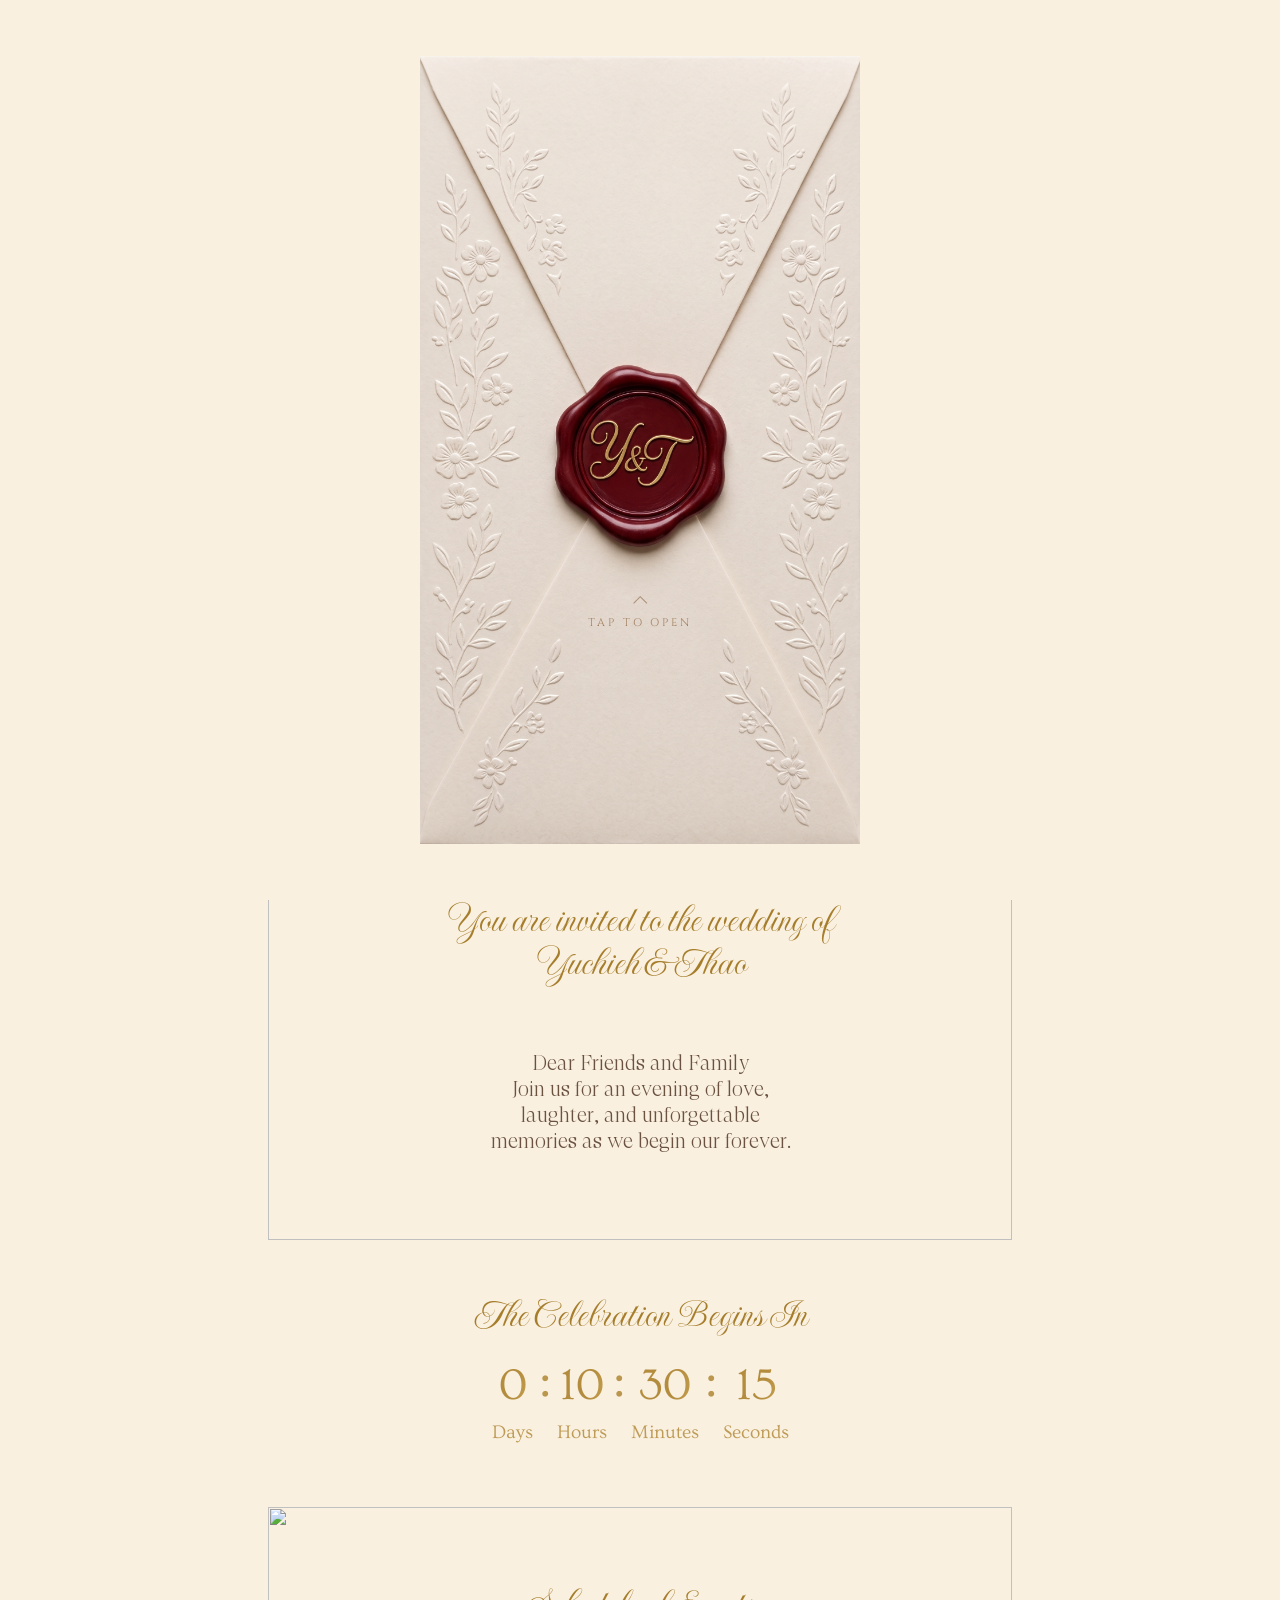
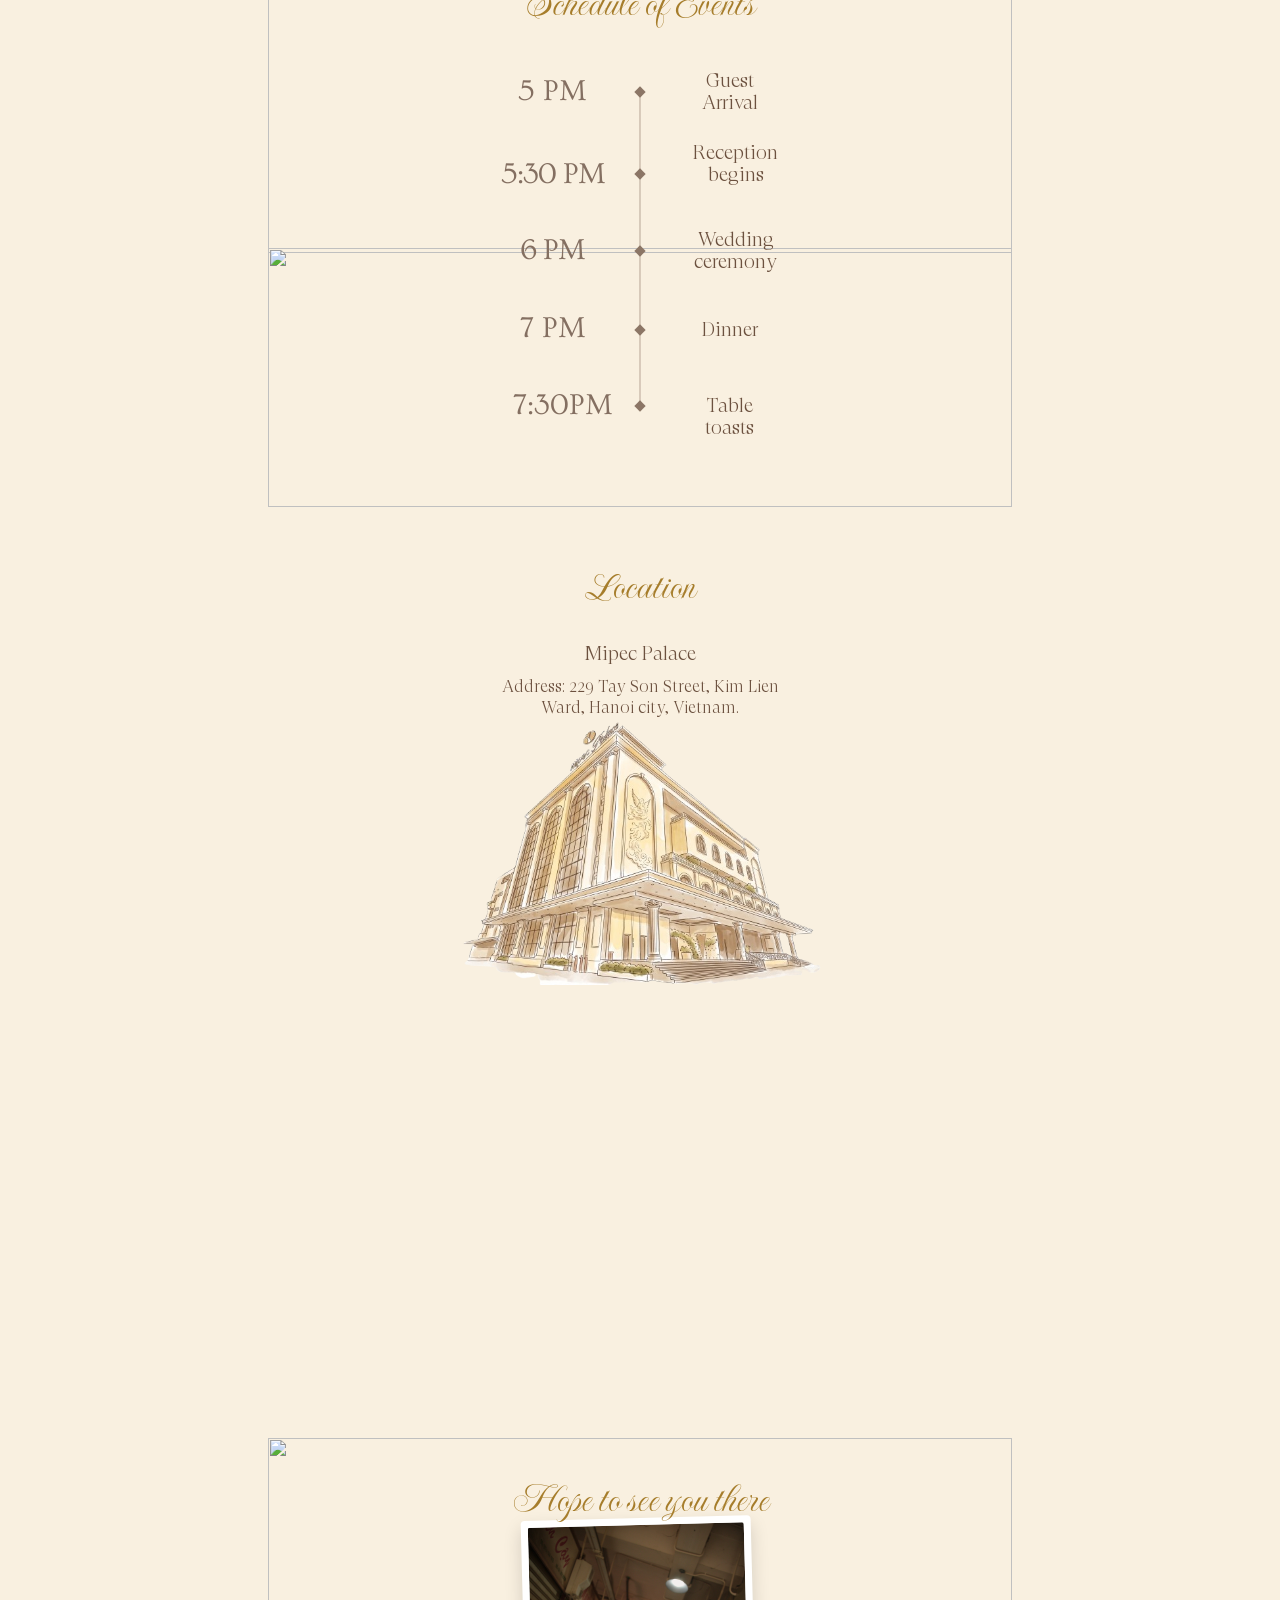
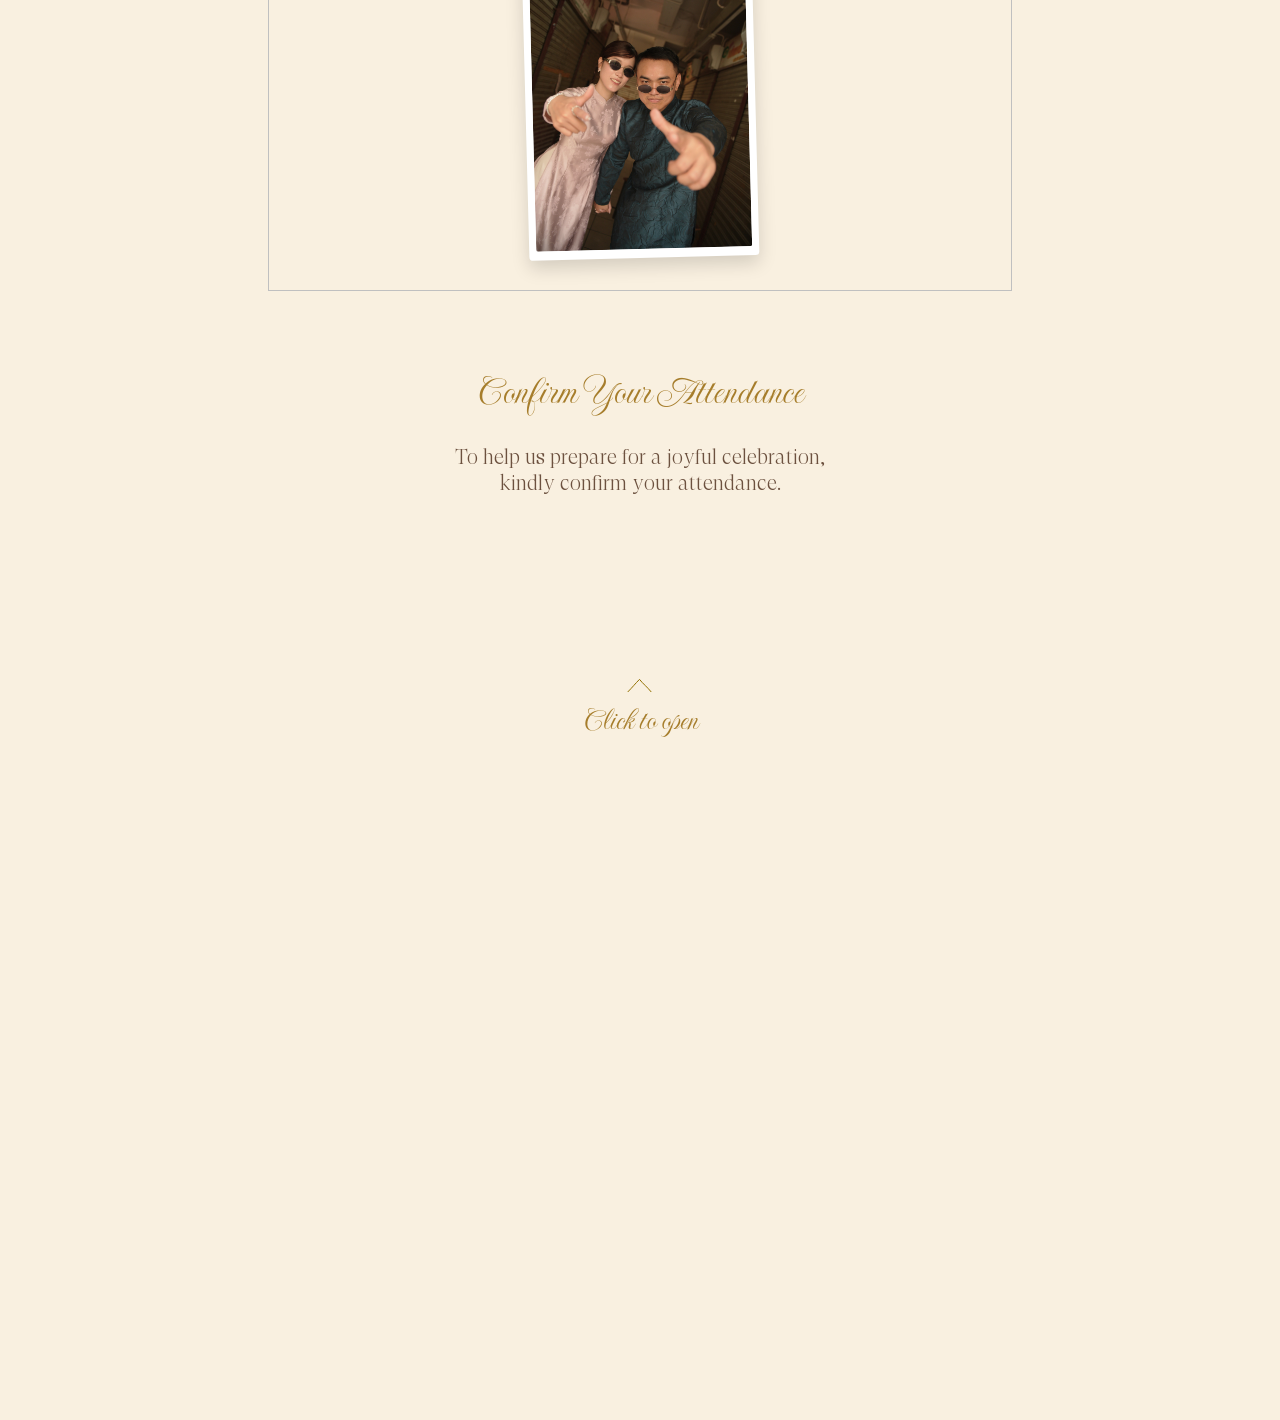
==== webgencyinvitations.com/index.html @ 48da07f8 "update" ====
<!DOCTYPE html>
<html>
<!-- Added by HTTrack -->
<meta http-equiv="content-type" content="text/html;charset=UTF-8" /><!-- /Added by HTTrack -->

<head>
  <meta charset="utf-8" />
  <meta http-equiv="Content-Type" content="text/html; charset=utf-8" />
  <meta name="viewport" content="width=device-width, initial-scale=1.0" /> <!--metatextblock-->
  <title>Happy Wedding</title>
  <meta property="og:url" content="thesacredgarden.html" />
  <meta property="og:title" content="The Sacred Garden" />
  <meta property="og:description" content="" />
  <meta property="og:type" content="website" />
  <meta property="og:image"
    content="../static.tildacdn.net/tild3532-3566-4962-b739-616664393337/Screenshot_2026-06-2.png" />
  <link rel="canonical" href="thesacredgarden.html"> <!--/metatextblock-->
  <meta name="format-detection" content="telephone=no" />
  <meta http-equiv="x-dns-prefetch-control" content="on">
  <link rel="dns-prefetch" href="https://ws.tildacdn.com/">
  <link rel="dns-prefetch" href="https://static.tildacdn.net/"> <!--favicons-->
  <link rel="icon" type="image/png" sizes="32x32"
    href="../static.tildacdn.net/tild3331-3833-4662-b234-353330306132/favicon-light_1.png"
    media="(prefers-color-scheme: light)" />
  <link rel="icon" type="image/png" sizes="32x32"
    href="../static.tildacdn.net/tild3239-3439-4130-a237-303663656638/favicon-dark_1.png"
    media="(prefers-color-scheme: dark)" />
  <link rel="icon" type="image/svg+xml" sizes="any"
    href="../static.tildacdn.net/tild6630-6464-4531-a461-396132346132/favicon_1.svg">
  <link rel="apple-touch-icon" type="image/png"
    href="../static.tildacdn.net/tild3761-3535-4439-b530-303639633934/apple-touch-icon_1.png">
  <link rel="icon" type="image/png" sizes="192x192"
    href="../static.tildacdn.net/tild3761-3535-4439-b530-303639633934/apple-touch-icon_1.png"> <!--/favicons-->
  <!-- Assets -->
  <!-- <script src="../neo.tildacdn.com/js/tilda-fallback-1.0.min.js" async charset="utf-8"></script> -->
  <link rel="stylesheet" href="../static.tildacdn.net/css/tilda-grid-3.0.min.css" type="text/css" media="all" />
  <link rel="stylesheet"
    href="../static.tildacdn.net/ws/project11836131/tilda-blocks-page155232023.min444d.css?t=1791709086" type="text/css"
    media="all" />
  <link rel="stylesheet" href="../static.tildacdn.net/css/tilda-animation-2.0.min.css" type="text/css" media="all" />
  <link rel="stylesheet" href="../static.tildacdn.net/css/tilda-popup-1.1.min.css" type="text/css" media="print"
    onload="this.media='all';" /> <noscript>
    <link rel="stylesheet" href="../static.tildacdn.net/css/tilda-popup-1.1.min.css" type="text/css" media="all" />
  </noscript>
  <link rel="stylesheet" href="../static.tildacdn.net/css/tilda-forms-1.0.min.css" type="text/css" media="all" />
  <link rel="stylesheet" type="text/css" href="custom444d.css?t=1791709086">
  <script nomodule src="../static.tildacdn.net/js/tilda-polyfill-1.0.min.js" charset="utf-8"></script>
  <script
    type="text/javascript">function t_onReady(func) { if (document.readyState != 'loading') { func(); } else { document.addEventListener('DOMContentLoaded', func); } }
      function t_onFuncLoad(funcName, okFunc, time) { if (typeof window[funcName] === 'function') { okFunc(); } else { setTimeout(function () { t_onFuncLoad(funcName, okFunc, time); }, (time || 100)); } } function t396_initialScale(t) { var e = document.getElementById("rec" + t); if (e) { var i = e.querySelector(".t396__artboard"); if (i) { window.tn_scale_initial_window_width || (window.tn_scale_initial_window_width = document.documentElement.clientWidth); var a = window.tn_scale_initial_window_width, l = [], n, r = i.getAttribute("data-artboard-screens"); if (r) { r = r.split(","); for (var o = 0; o < r.length; o++)l[o] = parseInt(r[o], 10) } else l = [320, 480, 640, 960, 1200]; for (var o = 0; o < l.length; o++) { var _ = l[o]; a >= _ && (n = _) } var d = "edit" === window.allrecords.getAttribute("data-tilda-mode"), s = "center" === t396_scaleInitial__getFieldValue(i, "valign", n, l), c = "grid" === t396_scaleInitial__getFieldValue(i, "upscale", n, l), u = t396_scaleInitial__getFieldValue(i, "height_vh", n, l), g = t396_scaleInitial__getFieldValue(i, "height", n, l), w = !!window.opr && !!window.opr.addons || !!window.opera || -1 !== navigator.userAgent.indexOf(" OPR/"); if (!d && s && !c && !u && g && !w) { var f = parseFloat((a / n).toFixed(3)), h = [i, i.querySelector(".t396__carrier"), i.querySelector(".t396__filter")], v = Math.floor(parseInt(g, 10) * f) + "px", p; i.style.setProperty("--initial-scale-height", v); for (var o = 0; o < h.length; o++)h[o].style.setProperty("height", "var(--initial-scale-height)"); t396_scaleInitial__getElementsToScale(i, n, l).forEach((function (t) { t.style.zoom = f })) } } } } function t396_scaleInitial__getElementsToScale(t, e, i) { return t ? Array.prototype.slice.call(t.children).filter((function (t) { if (!t) return !1; if (!t.classList.contains("t396__elem") && !t.classList.contains("t396__group")) return !1; if (!t.querySelector(".tn-molecule, .tn-atom")) return !1; var a = !t.getAttribute("data-elem-type") && t.classList.contains("tn-group"), l = t396_scaleInitial__getFieldValue(t, "container", e, i); return !l && a && (l = "grid"), "grid" === l })) : [] } function t396_scaleInitial__getFieldValue(t, e, i, a) { if (!t) return null; var l = a[a.length - 1], n = t.getAttribute(t396_scaleInitial__getFieldAttribute(t, e, i, l)); if (null === n) for (var r = 0; r < a.length; r++) { var o = a[r]; if (!(o <= i) && null !== (n = t.getAttribute(t396_scaleInitial__getFieldAttribute(t, e, o, l)))) break } return n } function t396_scaleInitial__getFieldAttribute(t, e, i, a) { var l = ["widthmode", "heightmode", "flex"], n = t.classList.contains("t396__artboard"), r = !n && t.classList.contains("tn-group"), o = "data-field-"; n && (o = "data-artboard-"), r && (o = "data-group-"); var _ = "-value", d; return (n || r && -1 !== l.indexOf(e)) && (_ = ""), o + e + (i === a ? "" : "-res-" + i) + _ } window.TN_SCALE_INITIAL_VER = "1.0", window.tn_scale_initial_window_width = null;</script>
  <script src="../static.tildacdn.net/js/tilda-scripts-3.0.min.js" charset="utf-8" defer></script>
  <script src="../static.tildacdn.net/ws/project11836131/tilda-blocks-page155232023.min444d.js?t=1791709086"
    charset="utf-8" async></script>
  <!-- <script src="../static.tildacdn.net/js/tilda-lazyload-1.0.min.js" charset="utf-8" async -->

  <script src="../static.tildacdn.net/js/tilda-animation-2.0.min.js" charset="utf-8" async></script>
  <script src="../static.tildacdn.net/js/tilda-zero-1.2.min.js" charset="utf-8" async></script>
  <script src="../static.tildacdn.net/js/tilda-popup-1.0.min.js" charset="utf-8" async></script>
  <script src="../static.tildacdn.net/js/tilda-forms-1.0.min.js" charset="utf-8" async></script>
  <script src="../static.tildacdn.net/js/tilda-animation-sbs-1.0.min.js" charset="utf-8" async></script>
  <script src="../static.tildacdn.net/js/tilda-zero-scale-1.0.min.js" charset="utf-8" async></script>
  <script src="../static.tildacdn.net/js/tilda-events-1.0.min.js" charset="utf-8" async></script>
  <script type="text/javascript">window.dataLayer = window.dataLayer || [];</script>
  <script type="text/javascript">(function () {
      var ttt = 'cebo'; var tt = 'oog'; var re = new RegExp("bot|g" + tt + "le|yandex|baidu|bing|msn|duckduckbot|teoma|slurp|crawler|spider|robot|crawling|fa" + ttt + "ok", "i"); if ((re.test(navigator.userAgent)) === false && typeof (sessionStorage) != 'undefined' && sessionStorage.getItem('visited') !== 'y' && document.visibilityState) {
        var style = document.createElement('style'); style.type = 'text/css'; style.innerHTML = '@media screen and (min-width: 980px) {.t-records {opacity: 0;}.t-records_animated {-webkit-transition: opacity ease-in-out .2s;-moz-transition: opacity ease-in-out .2s;-o-transition: opacity ease-in-out .2s;transition: opacity ease-in-out .2s;}.t-records.t-records_visible {opacity: 1;}}'; document.getElementsByTagName('head')[0].appendChild(style); function t_setvisRecs() { var alr = document.querySelectorAll('.t-records'); Array.prototype.forEach.call(alr, function (el) { el.classList.add("t-records_animated"); }); setTimeout(function () { Array.prototype.forEach.call(alr, function (el) { el.classList.add("t-records_visible"); }); sessionStorage.setItem("visited", "y"); }, 400); }
        document.addEventListener('DOMContentLoaded', t_setvisRecs);
      }
    })();</script>
</head>

<body class="t-body" style="margin:0;"> <!--allrecords-->
  <div id="allrecords" class="t-records" data-hook="blocks-collection-content-node" data-tilda-project-id="11836131"
    data-tilda-page-id="155232023" data-tilda-page-alias="thesacredgarden"
    data-tilda-formskey="b9e82ac5385c1bce198c7c2711836131" data-tilda-cookie="no" data-tilda-lazy="yes"
    data-tilda-root-zone="one" data-tilda-project-country="NL">
    <div id="rec4227046903" class="r t-rec" data-animationappear="off" data-record-type="131"> <!-- T123 -->
      <div class="t123">
        <div class="t-container_100 ">
          <div class="t-width t-width_100 "> <!-- nominify begin -->
            <style>
              @import url('https://fonts.googleapis.com/css2?family=Cinzel:wght@400;500&display=swap');

              #weiOverlay {
                position: fixed;
                inset: 0;
                z-index: 99999;
                background: #F9F0E0;
                display: flex;
                flex-direction: column;
                align-items: center;
                justify-content: center;
                cursor: pointer;
                -webkit-tap-highlight-color: transparent;
                user-select: none;
                transition: opacity 1.4s ease;
              }

              #weiImg {
                width: 100%;
                max-width: 440px;
                display: block;
                object-fit: contain;
              }

              #weiTapWrap {
                position: absolute;
                bottom: 30%;
                left: 50%;
                transform: translateX(-50%);
                display: flex;
                flex-direction: column;
                align-items: center;
                gap: 7px;
                animation: weiTapIn 1.2s 0.8s both;
              }

              @keyframes weiTapIn {
                from {
                  opacity: 0;
                  transform: translateX(-50%) translateY(6px);
                }

                to {
                  opacity: 1;
                  transform: translateX(-50%) translateY(0);
                }
              }

              #weiTapLabel {
                font-family: 'Cinzel', Georgia, serif;
                font-size: 11px;
                letter-spacing: 0.26em;
                text-transform: uppercase;
                color: rgba(140, 100, 60, 0.75);
                animation: weiPulse 2.4s 1.6s ease-in-out infinite;
                white-space: nowrap;
              }

              @keyframes weiPulse {

                0%,
                100% {
                  opacity: 0.45;
                  letter-spacing: 0.26em;
                }

                50% {
                  opacity: 1;
                  letter-spacing: 0.30em;
                }
              }

              .wei-chevron {
                width: 10px;
                height: 10px;
                border-right: 1.5px solid rgba(140, 100, 60, 0.6);
                border-top: 1.5px solid rgba(140, 100, 60, 0.6);
                transform: rotate(-45deg);
                animation: weiChevron 2.4s 1.9s ease-in-out infinite;
              }

              @keyframes weiChevron {

                0%,
                100% {
                  transform: rotate(-45deg) translate(0, 0);
                  opacity: 0.6;
                }

                50% {
                  transform: rotate(-45deg) translate(2px, -2px);
                  opacity: 1;
                }
              }

              #weiVideoWrap {
                position: fixed;
                inset: 0;
                z-index: 100000;
                display: flex;
                align-items: center;
                justify-content: center;
                background: #F9F0E0;
                opacity: 0;
                transition: opacity 0.8s ease;
                pointer-events: none;
              }

              #weiVideoWrap.wei-video-in {
                opacity: 1;
                pointer-events: all;
              }

              #weiVideoWrap.wei-video-out {
                opacity: 0;
                transition: opacity 1.4s ease;
              }

              #weiVideo {
                width: 100%;
                max-width: 440px;
                display: block;
                object-fit: contain;
              }

              /* ── Floating audio button — hidden until invitation revealed ── */
              #weiAudioBtn {
                position: fixed;
                bottom: 20px;
                right: 20px;
                width: 60px;
                height: 60px;
                background: #5A0F1B;
                border-radius: 50%;
                display: flex;
                justify-content: center;
                align-items: center;
                z-index: 2147483647;
                cursor: pointer;
                box-shadow: 0 4px 6px rgba(0, 0, 0, 0.1);
                visibility: hidden;
                opacity: 0;
                transition: opacity 0.3s ease-in-out;
              }

              #weiAudioBtn svg {
                width: 30px;
                height: 30px;
                fill: white;
              }
            </style> <!-- Audio --> <audio id="weiAudio" loop>
              <source
                src="https://pub-4dc8201144ca418fb604349c73e8c724.r2.dev/Forever%20and%20Ever%20and%20Always%20(The%20Wedding%20Song)%20-%20Ryan%20Mack%20(1).mp3"
                type="audio/mp3">
            </audio> <!-- Envelope overlay -->
            <div id="weiOverlay"> <img id="weiImg" src="images/Y&T.png" alt="Open your invitation" draggable="false">
              <div id="weiTapWrap">
                <div class="wei-chevron"></div>
                <div id="weiTapLabel">Tap to open</div>
              </div>
            </div> <!-- Video -->
            <div id="weiVideoWrap"> <video id="weiVideo" src="images/Y&T.mp4" muted playsinline preload="auto"></video>
            </div> <!-- Floating play/pause button -->
            <div id="weiAudioBtn"> <svg id="weiIconPause" xmlns="http://www.w3.org/2000/svg" viewBox="0 0 24 24"
                style="display:block">
                <rect x="6" y="5" width="4" height="14" rx="1" />
                <rect x="14" y="5" width="4" height="14" rx="1" />
              </svg> <svg id="weiIconPlay" xmlns="http://www.w3.org/2000/svg" viewBox="0 0 24 24" style="display:none">
                <polygon points="5,3 19,12 5,21" />
              </svg> </div>
            <script>
              (function () {
                var overlay = document.getElementById('weiOverlay');
                var videoWrap = document.getElementById('weiVideoWrap');
                var video = document.getElementById('weiVideo');
                var audio = document.getElementById('weiAudio');
                var audioBtn = document.getElementById('weiAudioBtn');
                var iconPause = document.getElementById('weiIconPause');
                var iconPlay = document.getElementById('weiIconPlay');
                var done = false;
                var audioUnlocked = false;

                function unlockAudio() {
                  if (audioUnlocked) return;
                  audioUnlocked = true;
                  var p = audio.play();
                  if (p && p.then) {
                    p.then(function () {
                      audio.pause();
                      audio.currentTime = 0;
                    }).catch(function () { });
                  } else {
                    audio.pause();
                  }
                }

                function startVideo() {
                  if (done) return;
                  done = true;

                  // Fade out envelope
                  overlay.style.opacity = '0';
                  overlay.style.pointerEvents = 'none';
                  setTimeout(function () { overlay.style.display = 'none'; }, 1400);

                  // Show and play video
                  videoWrap.classList.add('wei-video-in');
                  var vp = video.play();
                  if (vp && vp.catch) vp.catch(function () { });

                  // Start music simultaneously
                  audio.volume = 1;
                  var ap = audio.play();
                  if (ap && ap.catch) ap.catch(function () { });
                }

                function endSequence() {
                  // Fade out video
                  videoWrap.classList.remove('wei-video-in');
                  videoWrap.classList.add('wei-video-out');
                  setTimeout(function () { videoWrap.style.display = 'none'; }, 1400);

                  // Show floating audio button
                  audioBtn.style.visibility = 'visible';
                  audioBtn.style.opacity = '1';
                }

                // Prime audio silently on first touch, start the real sequence on click
                overlay.addEventListener('touchstart', unlockAudio, { passive: true });
                overlay.addEventListener('click', startVideo);

                // Fade video 0.8s before end
                video.addEventListener('timeupdate', function () {
                  if (video.duration && video.currentTime >= video.duration - 0.8 && !video.dataset.fading) {
                    video.dataset.fading = '1';
                    endSequence();
                  }
                });

                // Audio button toggle
                audioBtn.addEventListener('click', function () {
                  if (audio.paused) {
                    audio.play();
                    iconPlay.style.display = 'none';
                    iconPause.style.display = 'block';
                  } else {
                    audio.pause();
                    iconPlay.style.display = 'block';
                    iconPause.style.display = 'none';
                  }
                });

                video.load();
              })();
            </script> <!-- nominify end -->
          </div>
        </div>
      </div>
    </div>
    <div id="rec4227041103" class="r t-rec" data-animationappear="off" data-record-type="396"> <!-- T396 -->
      <style>
        #rec4227041103 .t396__artboard {
          height: 1240px;
          background-color: #f9f0e0;
        }

        #rec4227041103 .t396__filter {
          height: 1240px;
        }

        #rec4227041103 .t396__carrier {
          height: 1240px;
          background-position: center center;
          background-attachment: scroll;
          background-size: cover;
          background-repeat: no-repeat;
        }

        @media screen and (max-width:1199px) {

          #rec4227041103 .t396__carrier {
            background-attachment: scroll;
          }
        }

        @media screen and (max-width:959px) {

          #rec4227041103 .t396__carrier {
            background-attachment: scroll;
          }
        }

        @media screen and (max-width:639px) {

          #rec4227041103 .t396__carrier {
            background-attachment: scroll;
          }
        }

        @media screen and (max-width:479px) {

          #rec4227041103 .t396__artboard,
          #rec4227041103 .t396__filter,
          #rec4227041103 .t396__carrier {
            height: 1240px;
          }

          #rec4227041103 .t396__carrier {
            background-attachment: scroll;
          }
        }

        #rec4227041103 .tn-elem[data-elem-id="1773841348614000001"] {
          z-index: 3;
          top: 0px;
          left: calc(50% - 600px + 375px);
          width: 450px;
          height: 762px;
        }

        #rec4227041103 .tn-elem[data-elem-id="1773841348614000001"] .tn-atom {
          background-position: center center;
          border-width: var(--t396-borderwidth, 0);
          border-style: var(--t396-borderstyle, solid);
          border-color: var(--t396-bordercolor, transparent);
          transition: background-color var(--t396-speedhover, 0s) ease-in-out, color var(--t396-speedhover, 0s) ease-in-out, border-color var(--t396-speedhover, 0s) ease-in-out, box-shadow var(--t396-shadowshoverspeed, 0.2s) ease-in-out;
        }

        @media screen and (max-width:1199px) {
          #rec4227041103 .tn-elem[data-elem-id="1773841348614000001"] {
            display: table;
            top: 0px;
            left: calc(50% - 480px + 255px);
            width: 450px;
            height: 491px;
          }
        }

        @media screen and (max-width:959px) {
          #rec4227041103 .tn-elem[data-elem-id="1773841348614000001"] {
            display: table;
            top: 0px;
            left: calc(50% - 320px + 95px);
            width: 450px;
          }
        }

        @media screen and (max-width:639px) {
          #rec4227041103 .tn-elem[data-elem-id="1773841348614000001"] {
            display: table;
            left: calc(50% - 240px + 15px);
            width: 450px;
          }
        }

        @media screen and (max-width:479px) {
          #rec4227041103 .tn-elem[data-elem-id="1773841348614000001"] {
            display: table;
            left: calc(50% - 160px + -65px);
            width: 450px;
            height: 492px;
          }
        }

        #rec4227041103 .tn-elem[data-elem-id="1763402091707"] {
          z-index: 3;
          top: 0px;
          left: calc(50% - 600px + 375px);
          width: 450px;
          height: 676px;
        }

        #rec4227041103 .tn-elem[data-elem-id="1763402091707"] .tn-atom {
          border-radius: 0px 0px 0px 0px;
          opacity: 0.5;
          background-image: radial-gradient(circle at center, rgba(255, 249, 235, 1) 0%, rgba(255, 231, 192, 0) 85%);
          border-width: var(--t396-borderwidth, 0);
          border-style: var(--t396-borderstyle, solid);
          border-color: var(--t396-bordercolor, transparent);
          transition: background-color var(--t396-speedhover, 0s) ease-in-out, color var(--t396-speedhover, 0s) ease-in-out, border-color var(--t396-speedhover, 0s) ease-in-out, box-shadow var(--t396-shadowshoverspeed, 0.2s) ease-in-out;
        }

        @media screen and (max-width:1199px) {
          #rec4227041103 .tn-elem[data-elem-id="1763402091707"] {
            display: table;
            left: calc(50% - 480px + 255px);
          }
        }

        @media screen and (max-width:959px) {
          #rec4227041103 .tn-elem[data-elem-id="1763402091707"] {
            display: table;
            left: calc(50% - 320px + 95px);
          }
        }

        @media screen and (max-width:639px) {
          #rec4227041103 .tn-elem[data-elem-id="1763402091707"] {
            display: table;
            left: calc(50% - 240px + 15px);
          }
        }

        @media screen and (max-width:479px) {
          #rec4227041103 .tn-elem[data-elem-id="1763402091707"] {
            display: table;
            left: calc(50% - 160px + -65px);
          }
        }

        #rec4227041103 .tn-elem[data-elem-id="1779527203760000001"] {
          display: block;
          z-index: 3;
          top: 753px;
          left: calc(50% - 600px + 228px);
          width: 744px;
          height: 487px;
        }

        #rec4227041103 .tn-elem[data-elem-id="1779527203760000001"] .tn-atom {
          display: block;
          height: 100%;
          box-sizing: border-box;
          border-radius: 0px 0px 0px 0px;
          background-position: center center;
          border-width: var(--t396-borderwidth, 0);
          border-style: var(--t396-borderstyle, solid);
          border-color: var(--t396-bordercolor, transparent);
          transition: background-color var(--t396-speedhover, 0s) ease-in-out, color var(--t396-speedhover, 0s) ease-in-out, border-color var(--t396-speedhover, 0s) ease-in-out, box-shadow var(--t396-shadowshoverspeed, 0.2s) ease-in-out;
        }

        #rec4227041103 .tn-elem[data-elem-id="1779527203760000001"] .tn-atom__img {
          border-radius: 0px 0px 0px 0px;
          object-fit: fill;
          height: 100%;
          object-position: center center;
        }

        @media screen and (max-width:1199px) {
          #rec4227041103 .tn-elem[data-elem-id="1779527203760000001"] {
            display: block;
            top: 758px;
            left: calc(50% - 480px + 108px);
            height: 479px;
          }
        }

        @media screen and (max-width:959px) {
          #rec4227041103 .tn-elem[data-elem-id="1779527203760000001"] {
            display: block;
            top: 763px;
            left: calc(50% - 320px + -52px);
            height: 477px;
          }
        }

        @media screen and (max-width:639px) {
          #rec4227041103 .tn-elem[data-elem-id="1779527203760000001"] {
            display: block;
            top: 763px;
            left: calc(50% - 240px + -132px);
            height: 470px;
          }
        }

        @media screen and (max-width:479px) {
          #rec4227041103 .tn-elem[data-elem-id="1779527203760000001"] {
            display: block;
            top: 763px;
            left: calc(50% - 160px + -212px);
            height: 477px;
          }
        }

        #rec4227041103 .tn-elem[data-elem-id="1763402147625"] {
          color: #a67d2b;
          text-align: center;
          z-index: 3;
          top: 294px;
          left: calc(50% - 600px + 320px);
          width: 560px;
          height: auto;
        }

        #rec4227041103 .tn-elem[data-elem-id="1763402147625"] .tn-atom {
          vertical-align: middle;
          color: #a67d2b;
          font-size: 80px;
          font-family: var(--t-text-font, Arial);
          line-height: 0.7;
          font-weight: 800;
          border-radius: 0px 0px 0px 0px;
          padding: 0px 0px 0px 0px;
          background-position: center center;
          border-width: var(--t396-borderwidth, 0);
          border-style: var(--t396-borderstyle, solid);
          border-color: var(--t396-bordercolor, transparent);
          transition: background-color var(--t396-speedhover, 0s) ease-in-out, color var(--t396-speedhover, 0s) ease-in-out, border-color var(--t396-speedhover, 0s) ease-in-out, box-shadow var(--t396-shadowshoverspeed, 0.2s) ease-in-out;
          --t396-shadow-text-opacity: 100%;
          text-shadow: var(--t396-shadow-text-x, 0px) var(--t396-shadow-text-y, 0px) var(--t396-shadow-text-blur, 0px) rgba(var(--t396-shadow-text-color), var(--t396-shadow-text-opacity, 100%));
        }

        @media screen and (max-width:1199px) {
          #rec4227041103 .tn-elem[data-elem-id="1763402147625"] {
            display: table;
            left: calc(50% - 480px + 200px);
            width: px;
            height: auto;
          }

          #rec4227041103 .tn-elem[data-elem-id="1763402147625"] .tn-atom {
            white-space: normal;
            background-size: cover;
          }
        }

        @media screen and (max-width:959px) {
          #rec4227041103 .tn-elem[data-elem-id="1763402147625"] {
            display: table;
            left: calc(50% - 320px + 40px);
            width: px;
            height: auto;
          }

          #rec4227041103 .tn-elem[data-elem-id="1763402147625"] .tn-atom {
            white-space: normal;
            background-size: cover;
          }
        }

        @media screen and (max-width:639px) {
          #rec4227041103 .tn-elem[data-elem-id="1763402147625"] {
            display: table;
            left: calc(50% - 240px + -40px);
            width: px;
            height: auto;
          }

          #rec4227041103 .tn-elem[data-elem-id="1763402147625"] .tn-atom {
            white-space: normal;
            background-size: cover;
          }
        }

        @media screen and (max-width:479px) {
          #rec4227041103 .tn-elem[data-elem-id="1763402147625"] {
            display: table;
            left: calc(50% - 160px + -120px);
            width: px;
            height: auto;
          }

          #rec4227041103 .tn-elem[data-elem-id="1763402147625"] .tn-atom {
            white-space: normal;
            background-size: cover;
          }
        }

        #rec4227041103 .tn-elem[data-elem-id="176340398328864790"] {
          color: #a67d2b;
          text-align: center;
          z-index: 3;
          top: 154px;
          left: calc(50% - 600px + 320px);
          width: 560px;
          height: 37px;
        }

        #rec4227041103 .tn-elem[data-elem-id="176340398328864790"] .tn-atom {
          vertical-align: middle;
          color: #a67d2b;
          font-size: 40px;
          font-family: 'NewFonts', Arial, sans-serif;
          line-height: 0.5;
          font-weight: 300;
          border-radius: 0px 0px 0px 0px;
          padding: 0px 0px 0px 0px;
          background-position: center center;
          border-width: var(--t396-borderwidth, 0);
          border-style: var(--t396-borderstyle, solid);
          border-color: var(--t396-bordercolor, transparent);
          transition: background-color var(--t396-speedhover, 0s) ease-in-out, color var(--t396-speedhover, 0s) ease-in-out, border-color var(--t396-speedhover, 0s) ease-in-out, box-shadow var(--t396-shadowshoverspeed, 0.2s) ease-in-out;
          --t396-shadow-text-opacity: 100%;
          text-shadow: var(--t396-shadow-text-x, 0px) var(--t396-shadow-text-y, 0px) var(--t396-shadow-text-blur, 0px) rgba(var(--t396-shadow-text-color), var(--t396-shadow-text-opacity, 100%));
        }

        @media screen and (max-width:1199px) {
          #rec4227041103 .tn-elem[data-elem-id="176340398328864790"] {
            display: table;
            left: calc(50% - 480px + 200px);
            width: px;
          }

          #rec4227041103 .tn-elem[data-elem-id="176340398328864790"] .tn-atom {
            white-space: normal;
            background-size: cover;
          }
        }

        @media screen and (max-width:959px) {
          #rec4227041103 .tn-elem[data-elem-id="176340398328864790"] {
            display: table;
            left: calc(50% - 320px + 40px);
            width: px;
          }

          #rec4227041103 .tn-elem[data-elem-id="176340398328864790"] .tn-atom {
            white-space: normal;
            background-size: cover;
          }
        }

        @media screen and (max-width:639px) {
          #rec4227041103 .tn-elem[data-elem-id="176340398328864790"] {
            display: table;
            left: calc(50% - 240px + -40px);
            width: px;
          }

          #rec4227041103 .tn-elem[data-elem-id="176340398328864790"] .tn-atom {
            white-space: normal;
            background-size: cover;
          }
        }

        @media screen and (max-width:479px) {
          #rec4227041103 .tn-elem[data-elem-id="176340398328864790"] {
            display: table;
            left: calc(50% - 160px + -120px);
            width: px;
          }

          #rec4227041103 .tn-elem[data-elem-id="176340398328864790"] .tn-atom {
            white-space: normal;
            background-size: cover;
          }
        }

        #rec4227041103 .tn-elem[data-elem-id="176340401720454780"] {
          color: #a67d2b;
          text-align: center;
          z-index: 3;
          top: 196px;
          left: calc(50% - 600px + 320px);
          width: 560px;
          height: 37px;
        }

        #rec4227041103 .tn-elem[data-elem-id="176340401720454780"] .tn-atom {
          vertical-align: middle;
          color: #a67d2b;
          font-size: 25px;
          font-family: 'NewFonts', Arial, sans-serif;
          line-height: 0.5;
          font-weight: 600;
          border-radius: 0px 0px 0px 0px;
          padding: 0px 0px 0px 0px;
          background-position: center center;
          border-width: var(--t396-borderwidth, 0);
          border-style: var(--t396-borderstyle, solid);
          border-color: var(--t396-bordercolor, transparent);
          transition: background-color var(--t396-speedhover, 0s) ease-in-out, color var(--t396-speedhover, 0s) ease-in-out, border-color var(--t396-speedhover, 0s) ease-in-out, box-shadow var(--t396-shadowshoverspeed, 0.2s) ease-in-out;
          --t396-shadow-text-opacity: 100%;
          text-shadow: var(--t396-shadow-text-x, 0px) var(--t396-shadow-text-y, 0px) var(--t396-shadow-text-blur, 0px) rgba(var(--t396-shadow-text-color), var(--t396-shadow-text-opacity, 100%));
        }

        @media screen and (max-width:1199px) {
          #rec4227041103 .tn-elem[data-elem-id="176340401720454780"] {
            display: table;
            left: calc(50% - 480px + 200px);
            width: px;
          }

          #rec4227041103 .tn-elem[data-elem-id="176340401720454780"] .tn-atom {
            white-space: normal;
            background-size: cover;
          }
        }

        @media screen and (max-width:959px) {
          #rec4227041103 .tn-elem[data-elem-id="176340401720454780"] {
            display: table;
            left: calc(50% - 320px + 40px);
            width: px;
          }

          #rec4227041103 .tn-elem[data-elem-id="176340401720454780"] .tn-atom {
            white-space: normal;
            background-size: cover;
          }
        }

        @media screen and (max-width:639px) {
          #rec4227041103 .tn-elem[data-elem-id="176340401720454780"] {
            display: table;
            left: calc(50% - 240px + -40px);
            width: px;
          }

          #rec4227041103 .tn-elem[data-elem-id="176340401720454780"] .tn-atom {
            white-space: normal;
            background-size: cover;
          }
        }

        @media screen and (max-width:479px) {
          #rec4227041103 .tn-elem[data-elem-id="176340401720454780"] {
            display: table;
            left: calc(50% - 160px + -120px);
            width: px;
          }

          #rec4227041103 .tn-elem[data-elem-id="176340401720454780"] .tn-atom {
            white-space: normal;
            background-size: cover;
          }
        }

        #rec4227041103 .tn-elem[data-elem-id="176340390975774690"] {
          color: #a07b33;
          text-align: center;
          z-index: 3;
          top: 356px;
          left: calc(50% - 600px + 578px);
          width: 55px;
          height: auto;
        }

        #rec4227041103 .tn-elem[data-elem-id="176340390975774690"] .tn-atom {
          vertical-align: middle;
          color: #a07b33;
          font-size: 40px;
          font-family: 'NewFonts', Arial, sans-serif;
          line-height: 1.1;
          font-weight: 300;
          border-radius: 0px 0px 0px 0px;
          padding: 0px 0px 0px 0px;
          background-position: center center;
          border-width: var(--t396-borderwidth, 0);
          border-style: var(--t396-borderstyle, solid);
          border-color: var(--t396-bordercolor, transparent);
          transition: background-color var(--t396-speedhover, 0s) ease-in-out, color var(--t396-speedhover, 0s) ease-in-out, border-color var(--t396-speedhover, 0s) ease-in-out, box-shadow var(--t396-shadowshoverspeed, 0.2s) ease-in-out;
          --t396-shadow-text-opacity: 100%;
          text-shadow: var(--t396-shadow-text-x, 0px) var(--t396-shadow-text-y, 0px) var(--t396-shadow-text-blur, 0px) rgba(var(--t396-shadow-text-color), var(--t396-shadow-text-opacity, 100%));
        }

        @media screen and (max-width:1199px) {
          #rec4227041103 .tn-elem[data-elem-id="176340390975774690"] {
            display: table;
            left: calc(50% - 480px + 458px);
            width: px;
            height: auto;
          }

          #rec4227041103 .tn-elem[data-elem-id="176340390975774690"] .tn-atom {
            white-space: normal;
            background-size: cover;
          }
        }

        @media screen and (max-width:959px) {
          #rec4227041103 .tn-elem[data-elem-id="176340390975774690"] {
            display: table;
            left: calc(50% - 320px + 298px);
            width: px;
            height: auto;
          }

          #rec4227041103 .tn-elem[data-elem-id="176340390975774690"] .tn-atom {
            white-space: normal;
            background-size: cover;
          }
        }

        @media screen and (max-width:639px) {
          #rec4227041103 .tn-elem[data-elem-id="176340390975774690"] {
            display: table;
            left: calc(50% - 240px + 218px);
            width: px;
            height: auto;
          }

          #rec4227041103 .tn-elem[data-elem-id="176340390975774690"] .tn-atom {
            white-space: normal;
            background-size: cover;
          }
        }

        @media screen and (max-width:479px) {
          #rec4227041103 .tn-elem[data-elem-id="176340390975774690"] {
            display: table;
            left: calc(50% - 160px + 138px);
            width: px;
            height: auto;
          }

          #rec4227041103 .tn-elem[data-elem-id="176340390975774690"] .tn-atom {
            white-space: normal;
            background-size: cover;
          }
        }

        #rec4227041103 .tn-elem[data-elem-id="1780142978273000001"] {
          z-index: 3;
          top: 566px;
          left: calc(50% - 600px + 359px);
          width: 224px;
          height: auto;
        }

        #rec4227041103 .tn-elem.t396__elem--anim-hidden[data-elem-id="1780142978273000001"] {
          opacity: 0;
        }

        #rec4227041103 .tn-elem[data-elem-id="1780142978273000001"] .tn-atom {
          border-radius: 0px 0px 0px 0px;
          background-position: center center;
          border-width: var(--t396-borderwidth, 0);
          border-style: var(--t396-borderstyle, solid);
          border-color: var(--t396-bordercolor, transparent);
          transition: background-color var(--t396-speedhover, 0s) ease-in-out, color var(--t396-speedhover, 0s) ease-in-out, border-color var(--t396-speedhover, 0s) ease-in-out, box-shadow var(--t396-shadowshoverspeed, 0.2s) ease-in-out;
        }

        #rec4227041103 .tn-elem[data-elem-id="1780142978273000001"] .tn-atom__img {
          border-radius: 0px 0px 0px 0px;
          object-position: center center;
        }

        @media screen and (max-width:1199px) {
          #rec4227041103 .tn-elem[data-elem-id="1780142978273000001"] {
            display: table;
            left: calc(50% - 480px + 238px);
            height: auto;
          }
        }

        @media screen and (max-width:959px) {
          #rec4227041103 .tn-elem[data-elem-id="1780142978273000001"] {
            display: table;
            left: calc(50% - 320px + 77px);
            height: auto;
          }
        }

        @media screen and (max-width:639px) {
          #rec4227041103 .tn-elem[data-elem-id="1780142978273000001"] {
            display: table;
            left: calc(50% - 240px + 2px);
            height: auto;
          }
        }

        @media screen and (max-width:479px) {
          #rec4227041103 .tn-elem[data-elem-id="1780142978273000001"] {
            display: table;
            top: 568px;
            left: calc(50% - 160px + -77px);
            width: 218px;
            height: auto;
          }
        }

        #rec4227041103 .tn-elem[data-elem-id="1780748451024000006"] {
          z-index: 3;
          top: 547px;
          left: calc(50% - 600px + 605px);
          width: 236px;
          height: auto;
        }

        #rec4227041103 .tn-elem.t396__elem--anim-hidden[data-elem-id="1780748451024000006"] {
          opacity: 0;
        }

        #rec4227041103 .tn-elem[data-elem-id="1780748451024000006"] .tn-atom {
          border-radius: 0px 0px 0px 0px;
          background-position: center center;
          border-width: var(--t396-borderwidth, 0);
          border-style: var(--t396-borderstyle, solid);
          border-color: var(--t396-bordercolor, transparent);
          transition: background-color var(--t396-speedhover, 0s) ease-in-out, color var(--t396-speedhover, 0s) ease-in-out, border-color var(--t396-speedhover, 0s) ease-in-out, box-shadow var(--t396-shadowshoverspeed, 0.2s) ease-in-out;
        }

        #rec4227041103 .tn-elem[data-elem-id="1780748451024000006"] .tn-atom__img {
          border-radius: 0px 0px 0px 0px;
          object-position: center center;
        }

        @media screen and (max-width:1199px) {
          #rec4227041103 .tn-elem[data-elem-id="1780748451024000006"] {
            display: table;
            left: calc(50% - 480px + 488px);
            height: auto;
          }
        }

        @media screen and (max-width:959px) {
          #rec4227041103 .tn-elem[data-elem-id="1780748451024000006"] {
            display: table;
            left: calc(50% - 320px + 327px);
            height: auto;
          }
        }

        @media screen and (max-width:639px) {
          #rec4227041103 .tn-elem[data-elem-id="1780748451024000006"] {
            display: table;
            left: calc(50% - 240px + 252px);
            height: auto;
          }
        }

        @media screen and (max-width:479px) {
          #rec4227041103 .tn-elem[data-elem-id="1780748451024000006"] {
            display: table;
            top: 586px;
            left: calc(50% - 160px + 198px);
            width: 210px;
            height: auto;
          }
        }

        #rec4227041103 .tn-elem[data-elem-id="1780144694093"] {
          z-index: 3;
          top: -785px;
          left: calc(50% - 600px + 280px);
          width: 735px;
          height: auto;
        }

        #rec4227041103 .tn-elem[data-elem-id="1780144694093"] .tn-atom {
          border-radius: 0px 0px 0px 0px;
          background-position: center center;
          border-width: var(--t396-borderwidth, 0);
          border-style: var(--t396-borderstyle, solid);
          border-color: var(--t396-bordercolor, transparent);
          transition: background-color var(--t396-speedhover, 0s) ease-in-out, color var(--t396-speedhover, 0s) ease-in-out, border-color var(--t396-speedhover, 0s) ease-in-out, box-shadow var(--t396-shadowshoverspeed, 0.2s) ease-in-out;
        }

        #rec4227041103 .tn-elem[data-elem-id="1780144694093"] .tn-atom__img {
          border-radius: 0px 0px 0px 0px;
          object-position: center center;
        }

        @media screen and (max-width:1199px) {
          #rec4227041103 .tn-elem[data-elem-id="1780144694093"] {
            display: table;
            left: calc(50% - 480px + 280px);
            height: auto;
          }
        }

        @media screen and (max-width:959px) {
          #rec4227041103 .tn-elem[data-elem-id="1780144694093"] {
            display: table;
            left: calc(50% - 320px + 280px);
            height: auto;
          }
        }

        @media screen and (max-width:639px) {
          #rec4227041103 .tn-elem[data-elem-id="1780144694093"] {
            display: table;
            left: calc(50% - 240px + 280px);
            height: auto;
          }
        }

        @media screen and (max-width:479px) {
          #rec4227041103 .tn-elem[data-elem-id="1780144694093"] {
            display: table;
            left: calc(50% - 160px + 280px);
            height: auto;
          }
        }

        #rec4227041103 .tn-elem[data-elem-id="1780748008617000003"] {
          color: #a67d2b;
          text-align: center;
          z-index: 3;
          top: 899px;
          left: calc(50% - 600px + 320px);
          width: 560px;
          height: auto;
        }

        #rec4227041103 .tn-elem[data-elem-id="1780748008617000003"] .tn-atom {
          vertical-align: middle;
          color: #a67d2b;
          font-size: 41px;
          font-family: 'NewFonts', Arial, sans-serif;
          line-height: 1.05;
          font-weight: 300;
          border-radius: 0px 0px 0px 0px;
          padding: 0px 0px 0px 0px;
          background-position: center center;
          border-width: var(--t396-borderwidth, 0);
          border-style: var(--t396-borderstyle, solid);
          border-color: var(--t396-bordercolor, transparent);
          transition: background-color var(--t396-speedhover, 0s) ease-in-out, color var(--t396-speedhover, 0s) ease-in-out, border-color var(--t396-speedhover, 0s) ease-in-out, box-shadow var(--t396-shadowshoverspeed, 0.2s) ease-in-out;
          --t396-shadow-text-opacity: 100%;
          text-shadow: var(--t396-shadow-text-x, 0px) var(--t396-shadow-text-y, 0px) var(--t396-shadow-text-blur, 0px) rgba(var(--t396-shadow-text-color), var(--t396-shadow-text-opacity, 100%));
        }

        @media screen and (max-width:1199px) {
          #rec4227041103 .tn-elem[data-elem-id="1780748008617000003"] {
            display: table;
            top: 899px;
            left: calc(50% - 480px + 200px);
            width: px;
            height: auto;
          }

          #rec4227041103 .tn-elem[data-elem-id="1780748008617000003"] .tn-atom {
            white-space: normal;
            background-size: cover;
          }
        }

        @media screen and (max-width:959px) {
          #rec4227041103 .tn-elem[data-elem-id="1780748008617000003"] {
            display: table;
            top: 899px;
            left: calc(50% - 320px + 40px);
            width: px;
            height: auto;
          }

          #rec4227041103 .tn-elem[data-elem-id="1780748008617000003"] .tn-atom {
            white-space: normal;
            background-size: cover;
          }
        }

        @media screen and (max-width:639px) {
          #rec4227041103 .tn-elem[data-elem-id="1780748008617000003"] {
            display: table;
            top: 899px;
            left: calc(50% - 240px + -40px);
            width: px;
            height: auto;
          }

          #rec4227041103 .tn-elem[data-elem-id="1780748008617000003"] .tn-atom {
            white-space: normal;
            background-size: cover;
          }
        }

        @media screen and (max-width:479px) {
          #rec4227041103 .tn-elem[data-elem-id="1780748008617000003"] {
            display: table;
            top: 899px;
            left: calc(50% - 160px + -120px);
            width: 560px;
            height: auto;
          }

          #rec4227041103 .tn-elem[data-elem-id="1780748008617000003"] .tn-atom {
            white-space: normal;
            background-size: cover;
          }
        }

        #rec4227041103 .tn-elem[data-elem-id="1780748008617000005"] {
          color: #6a5140;
          text-align: center;
          z-index: 3;
          top: 1050px;
          left: calc(50% - 600px + 447px);
          width: 307px;
          height: auto;
        }

        #rec4227041103 .tn-elem[data-elem-id="1780748008617000005"] .tn-atom {
          vertical-align: middle;
          color: #6a5140;
          font-size: 21px;
          font-family: 'NewFonts', Arial, sans-serif;
          line-height: 1.25;
          font-weight: 100;
          border-radius: 0px 0px 0px 0px;
          padding: 0px 0px 0px 0px;
          background-position: center center;
          border-width: var(--t396-borderwidth, 0);
          border-style: var(--t396-borderstyle, solid);
          border-color: var(--t396-bordercolor, transparent);
          transition: background-color var(--t396-speedhover, 0s) ease-in-out, color var(--t396-speedhover, 0s) ease-in-out, border-color var(--t396-speedhover, 0s) ease-in-out, box-shadow var(--t396-shadowshoverspeed, 0.2s) ease-in-out;
          --t396-shadow-text-opacity: 100%;
          text-shadow: var(--t396-shadow-text-x, 0px) var(--t396-shadow-text-y, 0px) var(--t396-shadow-text-blur, 0px) rgba(var(--t396-shadow-text-color), var(--t396-shadow-text-opacity, 100%));
        }

        @media screen and (max-width:1199px) {
          #rec4227041103 .tn-elem[data-elem-id="1780748008617000005"] {
            display: table;
            left: calc(50% - 480px + 327px);
            width: px;
            height: auto;
          }

          #rec4227041103 .tn-elem[data-elem-id="1780748008617000005"] .tn-atom {
            white-space: normal;
            background-size: cover;
          }
        }

        @media screen and (max-width:959px) {
          #rec4227041103 .tn-elem[data-elem-id="1780748008617000005"] {
            display: table;
            top: 1060px;
            left: calc(50% - 320px + 167px);
            width: px;
            height: auto;
          }

          #rec4227041103 .tn-elem[data-elem-id="1780748008617000005"] .tn-atom {
            white-space: normal;
            background-size: cover;
          }
        }

        @media screen and (max-width:639px) {
          #rec4227041103 .tn-elem[data-elem-id="1780748008617000005"] {
            display: table;
            top: 1060px;
            left: calc(50% - 240px + 87px);
            width: px;
            height: auto;
          }

          #rec4227041103 .tn-elem[data-elem-id="1780748008617000005"] .tn-atom {
            white-space: normal;
            background-size: cover;
          }
        }

        @media screen and (max-width:479px) {
          #rec4227041103 .tn-elem[data-elem-id="1780748008617000005"] {
            display: table;
            top: 1050px;
            left: calc(50% - 160px + 7px);
            width: px;
            height: auto;
          }

          #rec4227041103 .tn-elem[data-elem-id="1780748008617000005"] .tn-atom {
            white-space: normal;
            background-size: cover;
          }
        }

        #rec4227041103 .tn-elem[data-elem-id="1782235970224000001"] {
          z-index: 3;
          top: 558px;
          left: calc(50% - 600px + 588px);
          width: 25px;
          height: auto;
        }

        #rec4227041103 .tn-elem.t396__elem--anim-hidden[data-elem-id="1782235970224000001"] {
          opacity: 0;
        }

        #rec4227041103 .tn-elem[data-elem-id="1782235970224000001"] .tn-atom {
          background-position: center center;
          border-width: var(--t396-borderwidth, 0);
          border-style: var(--t396-borderstyle, solid);
          border-color: var(--t396-bordercolor, transparent);
          transition: background-color var(--t396-speedhover, 0s) ease-in-out, color var(--t396-speedhover, 0s) ease-in-out, border-color var(--t396-speedhover, 0s) ease-in-out, box-shadow var(--t396-shadowshoverspeed, 0.2s) ease-in-out;
        }

        #rec4227041103 .tn-elem[data-elem-id="1782235970224000001"] .tn-atom__vector svg {
          display: block;
        }

        @media screen and (max-width:1199px) {
          #rec4227041103 .tn-elem[data-elem-id="1782235970224000001"] {
            display: table;
            left: calc(50% - 480px + 468px);
            height: auto;
          }
        }

        @media screen and (max-width:959px) {
          #rec4227041103 .tn-elem[data-elem-id="1782235970224000001"] {
            display: table;
            left: calc(50% - 320px + 308px);
            height: auto;
          }
        }

        @media screen and (max-width:639px) {
          #rec4227041103 .tn-elem[data-elem-id="1782235970224000001"] {
            display: table;
            left: calc(50% - 240px + 228px);
            height: auto;
          }
        }

        @media screen and (max-width:479px) {
          #rec4227041103 .tn-elem[data-elem-id="1782235970224000001"] {
            display: table;
            left: calc(50% - 160px + 148px);
            height: auto;
          }
        }

        #rec4227041103 .tn-elem[data-elem-id="1782235970225000002"] {
          color: #a67d2b;
          text-align: CENTER;
          z-index: 3;
          top: 518px;
          left: calc(50% - 600px + 442px);
          width: 316px;
          height: auto;
        }

        #rec4227041103 .tn-elem[data-elem-id="1782235970225000002"] .tn-atom {
          vertical-align: middle;
          color: #a67d2b;
          font-size: 32px;
          font-family: 'NewFonts', Arial, sans-serif;
          line-height: 1.1;
          font-weight: 300;
          border-radius: 0px 0px 0px 0px;
          padding: 0px 0px 0px 0px;
          background-position: center center;
          border-width: var(--t396-borderwidth, 0);
          border-style: var(--t396-borderstyle, solid);
          border-color: var(--t396-bordercolor, transparent);
          transition: background-color var(--t396-speedhover, 0s) ease-in-out, color var(--t396-speedhover, 0s) ease-in-out, border-color var(--t396-speedhover, 0s) ease-in-out, box-shadow var(--t396-shadowshoverspeed, 0.2s) ease-in-out;
          --t396-shadow-text-opacity: 100%;
          text-shadow: var(--t396-shadow-text-x, 0px) var(--t396-shadow-text-y, 0px) var(--t396-shadow-text-blur, 0px) rgba(var(--t396-shadow-text-color), var(--t396-shadow-text-opacity, 100%));
        }

        @media screen and (max-width:1199px) {
          #rec4227041103 .tn-elem[data-elem-id="1782235970225000002"] {
            display: table;
            left: calc(50% - 480px + 322px);
            width: px;
            height: auto;
          }

          #rec4227041103 .tn-elem[data-elem-id="1782235970225000002"] .tn-atom {
            white-space: normal;
            background-size: cover;
          }
        }

        @media screen and (max-width:959px) {
          #rec4227041103 .tn-elem[data-elem-id="1782235970225000002"] {
            display: table;
            left: calc(50% - 320px + 162px);
            width: px;
            height: auto;
          }

          #rec4227041103 .tn-elem[data-elem-id="1782235970225000002"] .tn-atom {
            white-space: normal;
            background-size: cover;
          }
        }

        @media screen and (max-width:639px) {
          #rec4227041103 .tn-elem[data-elem-id="1782235970225000002"] {
            display: table;
            left: calc(50% - 240px + 82px);
            width: px;
            height: auto;
          }

          #rec4227041103 .tn-elem[data-elem-id="1782235970225000002"] .tn-atom {
            white-space: normal;
            background-size: cover;
          }
        }

        @media screen and (max-width:479px) {
          #rec4227041103 .tn-elem[data-elem-id="1782235970225000002"] {
            display: table;
            left: calc(50% - 160px + 2px);
            width: px;
            height: auto;
          }

          #rec4227041103 .tn-elem[data-elem-id="1782235970225000002"] .tn-atom {
            white-space: normal;
            background-size: cover;
          }
        }

        #rec4227041103 .tn-elem[data-elem-id="1782312134224"] {
          z-index: 3;
          top: 813px;
          left: calc(50% - 600px + 459px);
          width: 283px;
          height: auto;
        }

        #rec4227041103 .tn-elem[data-elem-id="1782312134224"] .tn-atom {
          border-radius: 0px 0px 0px 0px;
          background-position: center center;
          border-width: var(--t396-borderwidth, 0);
          border-style: var(--t396-borderstyle, solid);
          border-color: var(--t396-bordercolor, transparent);
          transition: background-color var(--t396-speedhover, 0s) ease-in-out, color var(--t396-speedhover, 0s) ease-in-out, border-color var(--t396-speedhover, 0s) ease-in-out, box-shadow var(--t396-shadowshoverspeed, 0.2s) ease-in-out;
        }

        #rec4227041103 .tn-elem[data-elem-id="1782312134224"] .tn-atom__img {
          border-radius: 0px 0px 0px 0px;
          object-position: center center;
        }

        @media screen and (max-width:1199px) {
          #rec4227041103 .tn-elem[data-elem-id="1782312134224"] {
            display: table;
            left: calc(50% - 480px + 339px);
            height: auto;
          }
        }

        @media screen and (max-width:959px) {
          #rec4227041103 .tn-elem[data-elem-id="1782312134224"] {
            display: table;
            left: calc(50% - 320px + 179px);
            height: auto;
          }
        }

        @media screen and (max-width:639px) {
          #rec4227041103 .tn-elem[data-elem-id="1782312134224"] {
            display: table;
            left: calc(50% - 240px + 99px);
            height: auto;
          }
        }

        @media screen and (max-width:479px) {
          #rec4227041103 .tn-elem[data-elem-id="1782312134224"] {
            display: table;
            left: calc(50% - 160px + 19px);
            height: auto;
          }
        }
      </style>
      <div class='t396'>
        <div class="t396__artboard" data-artboard-recid="4227041103" data-artboard-screens="320,480,640,960,1200"
          data-artboard-height="1240" data-artboard-valign="center" data-artboard-upscale="grid"
          data-artboard-height-res-320="1240">
          <div class="t396__carrier" data-artboard-recid="4227041103"></div>
          <div class="t396__filter" data-artboard-recid="4227041103"></div>
          <div class='t396__elem tn-elem tn-elem__42270411031773841348614000001' data-elem-id='1773841348614000001'
            data-elem-type='html' data-field-top-value="0" data-field-left-value="375" data-field-height-value="762"
            data-field-width-value="450" data-field-axisy-value="top" data-field-axisx-value="left"
            data-field-container-value="grid" data-field-topunits-value="px" data-field-leftunits-value="px"
            data-field-heightunits-value="px" data-field-widthunits-value="px" data-animate-mobile="y"
            data-field-widthmode-value="fixed" data-field-left-res-320-value="-65" data-field-height-res-320-value="492"
            data-field-width-res-320-value="450" data-field-widthmode-res-320-value="fixed"
            data-field-left-res-480-value="15" data-field-width-res-480-value="450"
            data-field-widthmode-res-480-value="fixed" data-field-top-res-640-value="0"
            data-field-left-res-640-value="95" data-field-width-res-640-value="450"
            data-field-widthmode-res-640-value="fixed" data-field-top-res-960-value="0"
            data-field-left-res-960-value="255" data-field-height-res-960-value="491"
            data-field-width-res-960-value="450" data-field-container-res-960-value="grid"
            data-field-widthmode-res-960-value="fixed">
            <div class='tn-atom tn-atom__html'> <video autoplay muted loop playsinline
                style="width: 100%; height: auto; object-fit: cover; display: block;">
                <source
                  src="https://pub-4dc8201144ca418fb604349c73e8c724.r2.dev/Italian_villa_terrace_202604231419%20(1).MP4"
                  type="video/mp4">
                Your browser does not support the video tag.
              </video> </div>
          </div>
          <div class='t396__elem tn-elem tn-elem__42270411031763402091707' data-elem-id='1763402091707'
            data-elem-type='shape' data-field-top-value="0" data-field-left-value="375" data-field-height-value="676"
            data-field-width-value="450" data-field-axisy-value="top" data-field-axisx-value="left"
            data-field-container-value="grid" data-field-topunits-value="px" data-field-leftunits-value="px"
            data-field-heightunits-value="px" data-field-widthunits-value="px" data-field-widthmode-value="fixed"
            data-field-left-res-320-value="-65" data-field-left-res-480-value="15" data-field-left-res-640-value="95"
            data-field-left-res-960-value="255">
            <div class='tn-atom'> </div>
          </div>
          <div class='t396__elem tn-elem tn-elem__42270411031779527203760000001' data-elem-id='1779527203760000001'
            data-elem-type='image' data-field-top-value="753" data-field-left-value="228" data-field-height-value="487"
            data-field-width-value="744" data-field-axisy-value="top" data-field-axisx-value="left"
            data-field-container-value="grid" data-field-topunits-value="px" data-field-leftunits-value="px"
            data-field-heightunits-value="px" data-field-widthunits-value="px" data-field-imagefit-value="fill"
            data-field-filewidth-value="1680" data-field-fileheight-value="833" data-field-heightmode-value="fixed"
            data-field-top-res-320-value="763" data-field-left-res-320-value="-212"
            data-field-height-res-320-value="477" data-field-heightmode-res-320-value="fixed"
            data-field-top-res-480-value="763" data-field-left-res-480-value="-132"
            data-field-height-res-480-value="470" data-field-heightmode-res-480-value="fixed"
            data-field-top-res-640-value="763" data-field-left-res-640-value="-52" data-field-height-res-640-value="477"
            data-field-heightmode-res-640-value="fixed" data-field-top-res-960-value="758"
            data-field-left-res-960-value="108" data-field-height-res-960-value="479"
            data-field-heightmode-res-960-value="fixed">
            <div class='tn-atom'> <img class='tn-atom__img t-img'
                src='../thb.tildacdn.net/tild3134-6461-4832-a236-633431616631/-/resize/20x/623915249_2629494717.png'
                alt='' imgfield='tn_img_1779527203760000001' /> </div>
          </div>
          <div class='t396__elem tn-elem js-delay-anim tn-elem__42270411031763402147625 t-animate'
            data-elem-id='1763402147625' data-elem-type='text' data-field-top-value="294" data-field-left-value="320"
            data-field-height-value="168" data-field-width-value="560" data-field-axisy-value="top"
            data-field-axisx-value="left" data-field-container-value="grid" data-field-topunits-value="px"
            data-field-leftunits-value="px" data-field-heightunits-value="px" data-field-widthunits-value="px"
            data-animate-style="fadeinup" data-animate-duration="2" data-animate-delay="3" data-animate-distance="30"
            data-animate-mobile="y" data-field-textfit-value="autoheight" data-field-fontsize-value="80"
            data-field-left-res-320-value="-120" data-field-left-res-480-value="-40" data-field-left-res-640-value="40"
            data-field-left-res-960-value="200">
            <div class='tn-atom' field='tn_text_1763402147625'>Yuchieh <br /><br />Minh Thao</div>
          </div>
          <div class='t396__elem tn-elem js-delay-anim tn-elem__4227041103176340398328864790 t-animate'
            data-elem-id='176340398328864790' data-elem-type='text' data-field-top-value="154"
            data-field-left-value="320" data-field-height-value="37" data-field-width-value="560"
            data-field-axisy-value="top" data-field-axisx-value="left" data-field-container-value="grid"
            data-field-topunits-value="px" data-field-leftunits-value="px" data-field-heightunits-value="px"
            data-field-widthunits-value="px" data-animate-style="fadeinup" data-animate-duration="2"
            data-animate-delay="3" data-animate-distance="30" data-animate-mobile="y"
            data-field-textfit-value="fixedsize" data-field-fontsize-value="40" data-field-left-res-320-value="-120"
            data-field-left-res-480-value="-40" data-field-left-res-640-value="40" data-field-left-res-960-value="200">
            <div class='tn-atom' field='tn_text_176340398328864790'>Wedding Day</div>
          </div>
          <div class='t396__elem tn-elem js-delay-anim tn-elem__4227041103176340401720454780 t-animate'
            data-elem-id='176340401720454780' data-elem-type='text' data-field-top-value="196"
            data-field-left-value="320" data-field-height-value="37" data-field-width-value="560"
            data-field-axisy-value="top" data-field-axisx-value="left" data-field-container-value="grid"
            data-field-topunits-value="px" data-field-leftunits-value="px" data-field-heightunits-value="px"
            data-field-widthunits-value="px" data-animate-style="fadeinup" data-animate-duration="2"
            data-animate-delay="3" data-animate-distance="30" data-animate-mobile="y"
            data-field-textfit-value="fixedsize" data-field-fontsize-value="25" data-field-left-res-320-value="-120"
            data-field-left-res-480-value="-40" data-field-left-res-640-value="40" data-field-left-res-960-value="200">
            <div class='tn-atom' field='tn_text_176340401720454780'>06.12.26</div>
          </div>
          <div class='t396__elem tn-elem js-delay-anim tn-elem__4227041103176340390975774690 t-animate'
            data-elem-id='176340390975774690' data-elem-type='text' data-field-top-value="356"
            data-field-left-value="578" data-field-height-value="44" data-field-width-value="55"
            data-field-axisy-value="top" data-field-axisx-value="left" data-field-container-value="grid"
            data-field-topunits-value="px" data-field-leftunits-value="px" data-field-heightunits-value="px"
            data-field-widthunits-value="px" data-animate-style="fadeinup" data-animate-duration="2"
            data-animate-delay="3" data-animate-distance="30" data-animate-mobile="y"
            data-field-textfit-value="autoheight" data-field-fontsize-value="40" data-field-left-res-320-value="138"
            data-field-left-res-480-value="218" data-field-left-res-640-value="298" data-field-left-res-960-value="458">
            <div class='tn-atom' field='tn_text_176340390975774690'>&amp;</div>
          </div>
          <div class='t396__elem tn-elem tn-elem__42270411031780142978273000001 ' data-elem-id='1780142978273000001'
            data-elem-type='image' data-field-top-value="566" data-field-left-value="359" data-field-height-value="343"
            data-field-width-value="224" data-field-axisy-value="top" data-field-axisx-value="left"
            data-field-container-value="grid" data-field-topunits-value="px" data-field-leftunits-value="px"
            data-field-heightunits-value="px" data-field-widthunits-value="px" data-animate-mobile="y"
            data-animate-sbs-event="intoview" data-animate-sbs-trg="1" data-animate-sbs-trgofst="0"
            data-animate-sbs-loop="loop"
            data-animate-sbs-opts="[{'mx':0,'my':0,'sx':1,'sy':1,'op':1,'ro':0,'ti':0,'ea':'0','dt':0},{'mx':0,'my':0,'sx':1.06,'sy':1.06,'op':1,'ro':2,'ti':2000,'ea':'0','dt':0},{'mx':0,'my':0,'sx':1,'sy':1,'op':1,'ro':0,'ti':2000,'ea':'0','dt':0}]"
            data-field-imagefit-value="auto" data-field-filewidth-value="823" data-field-fileheight-value="1260"
            data-field-heightmode-value="hug" data-field-top-res-320-value="568" data-field-left-res-320-value="-77"
            data-field-height-res-320-value="334" data-field-width-res-320-value="218" data-field-left-res-480-value="2"
            data-field-height-res-480-value="343" data-field-left-res-640-value="77"
            data-field-height-res-640-value="343" data-field-left-res-960-value="238"
            data-field-height-res-960-value="343">
            <div class='tn-atom'> <img class='tn-atom__img t-img'
                src='../thb.tildacdn.net/tild6639-3363-4136-a234-356639363561/-/resize/20x/noroot.png' alt=''
                imgfield='tn_img_1780142978273000001' /> </div>
          </div>
          <div class='t396__elem tn-elem tn-elem__42270411031780748451024000006 ' data-elem-id='1780748451024000006'
            data-elem-type='image' data-field-top-value="547" data-field-left-value="605" data-field-height-value="359"
            data-field-width-value="236" data-field-axisy-value="top" data-field-axisx-value="left"
            data-field-container-value="grid" data-field-topunits-value="px" data-field-leftunits-value="px"
            data-field-heightunits-value="px" data-field-widthunits-value="px" data-animate-mobile="y"
            data-animate-sbs-event="intoview" data-animate-sbs-trg="1" data-animate-sbs-trgofst="0"
            data-animate-sbs-loop="loop"
            data-animate-sbs-opts="[{'mx':0,'my':0,'sx':1,'sy':1,'op':1,'ro':0,'ti':0,'ea':'0','dt':0},{'mx':0,'my':0,'sx':1.04,'sy':1.04,'op':1,'ro':-2,'ti':2000,'ea':'0','dt':0},{'mx':0,'my':0,'sx':1,'sy':1,'op':1,'ro':0,'ti':2000,'ea':'0','dt':0}]"
            data-field-imagefit-value="auto" data-field-filewidth-value="829" data-field-fileheight-value="1260"
            data-field-heightmode-value="hug" data-field-top-res-320-value="586" data-field-left-res-320-value="198"
            data-field-height-res-320-value="319" data-field-width-res-320-value="210"
            data-field-left-res-480-value="252" data-field-height-res-480-value="359"
            data-field-left-res-640-value="327" data-field-height-res-640-value="359"
            data-field-left-res-960-value="488" data-field-height-res-960-value="359">
            <div class='tn-atom'> <img class='tn-atom__img t-img'
                src='../thb.tildacdn.net/tild3764-3461-4436-a562-636534643333/-/resize/20x/noroot.png' alt=''
                imgfield='tn_img_1780748451024000006' /> </div>
          </div>
          <div class='t396__elem tn-elem tn-elem__42270411031780144694093' data-elem-id='1780144694093'
            data-elem-type='image' data-field-top-value="-785" data-field-left-value="280" data-field-height-value="735"
            data-field-width-value="735" data-field-axisy-value="top" data-field-axisx-value="left"
            data-field-container-value="grid" data-field-topunits-value="px" data-field-leftunits-value="px"
            data-field-heightunits-value="px" data-field-widthunits-value="px" data-field-imagefit-value="auto"
            data-field-filewidth-value="1512" data-field-fileheight-value="1512" data-field-heightmode-value="hug"
            data-field-height-res-320-value="735" data-field-height-res-480-value="735"
            data-field-height-res-640-value="735" data-field-height-res-960-value="735">
            <div class='tn-atom'> <img class='tn-atom__img t-img'
                src='../thb.tildacdn.net/tild3336-3462-4961-a332-613731663665/-/resize/20x/623915249_2629494717.png'
                alt='' imgfield='tn_img_1780144694093' /> </div>
          </div>
          <div class='t396__elem tn-elem tn-elem__42270411031780748008617000003 t-animate'
            data-elem-id='1780748008617000003' data-elem-type='text' data-field-top-value="899"
            data-field-left-value="320" data-field-height-value="129" data-field-width-value="560"
            data-field-axisy-value="top" data-field-axisx-value="left" data-field-container-value="grid"
            data-field-topunits-value="px" data-field-leftunits-value="px" data-field-heightunits-value="px"
            data-field-widthunits-value="px" data-animate-style="fadein" data-animate-duration="1"
            data-animate-mobile="y" data-field-textfit-value="autoheight" data-field-fontsize-value="41"
            data-field-top-res-320-value="899" data-field-left-res-320-value="-120"
            data-field-height-res-320-value="129" data-field-width-res-320-value="560"
            data-field-top-res-480-value="899" data-field-left-res-480-value="-40" data-field-top-res-640-value="899"
            data-field-left-res-640-value="40" data-field-top-res-960-value="899" data-field-left-res-960-value="200">
            <div class='tn-atom' field='tn_text_1780748008617000003'>You are invited to the wedding of <br />Yuchieh &
              Thao <br />
            </div>
          </div>
          <div class='t396__elem tn-elem tn-elem__42270411031780748008617000005 t-animate'
            data-elem-id='1780748008617000005' data-elem-type='text' data-field-top-value="1050"
            data-field-left-value="447" data-field-height-value="104" data-field-width-value="307"
            data-field-axisy-value="top" data-field-axisx-value="left" data-field-container-value="grid"
            data-field-topunits-value="px" data-field-leftunits-value="px" data-field-heightunits-value="px"
            data-field-widthunits-value="px" data-animate-style="fadein" data-animate-duration="2"
            data-animate-delay="0.2" data-animate-mobile="y" data-field-textfit-value="autoheight"
            data-field-fontsize-value="21" data-field-top-res-320-value="1050" data-field-left-res-320-value="7"
            data-field-top-res-480-value="1060" data-field-left-res-480-value="87" data-field-top-res-640-value="1060"
            data-field-left-res-640-value="167" data-field-left-res-960-value="327">
            <div class='tn-atom' field='tn_text_1780748008617000005'>Dear Friends and Family <br />Join us for an
              evening of love, laughter, and unforgettable memories as we begin our forever.</div>
          </div>
          <div class='t396__elem tn-elem tn-elem__42270411031782235970224000001 ' data-elem-id='1782235970224000001'
            data-elem-type='vector' data-field-top-value="558" data-field-left-value="588" data-field-height-value="16"
            data-field-width-value="25" data-field-axisy-value="top" data-field-axisx-value="left"
            data-field-container-value="grid" data-field-topunits-value="px" data-field-leftunits-value="px"
            data-field-heightunits-value="px" data-field-widthunits-value="px" data-animate-mobile="y"
            data-animate-sbs-event="intoview" data-animate-sbs-trg="1" data-animate-sbs-trgofst="0"
            data-animate-sbs-loop="loop"
            data-animate-sbs-opts="[{'mx':0,'my':0,'sx':1,'sy':1,'op':1,'ro':0,'ti':0,'ea':'0','dt':0},{'mx':0,'my':5,'sx':1,'sy':1,'op':1,'ro':0,'ti':600,'ea':'0','dt':0},{'mx':0,'my':0,'sx':1,'sy':1,'op':1,'ro':0,'ti':500,'ea':'0','dt':0}]"
            data-field-filewidth-value="25" data-field-fileheight-value="16" data-field-heightmode-value="hug"
            data-field-left-res-320-value="148" data-field-left-res-480-value="228" data-field-left-res-640-value="308"
            data-field-left-res-960-value="468">
            <div class='tn-atom tn-atom__vector'> <svg xmlns="http://www.w3.org/2000/svg" viewBox="0 0 25.00 15.86"
                data-guides="{&quot;vertical&quot;:[],&quot;horizontal&quot;:[]}" role="img" aria-label="">
                <defs></defs>
                <path fill="none" stroke="#937100" fill-opacity="1" stroke-width="1" stroke-opacity="1"
                  stroke-linecap="round" id="tSvgbd3f85d542" title="Path 1"
                  d="M1.0092 1.008C4.3691 5.4431 9.1402 9.565 12.5 14C16.8007 9.565 19.6901 5.4431 23.9908 1.008">
                </path>
              </svg> </div>
          </div>
          <div class='t396__elem tn-elem tn-elem__42270411031782235970225000002' data-elem-id='1782235970225000002'
            data-elem-type='text' data-field-top-value="518" data-field-left-value="442" data-field-height-value="35"
            data-field-width-value="316" data-field-axisy-value="top" data-field-axisx-value="left"
            data-field-container-value="grid" data-field-topunits-value="px" data-field-leftunits-value="px"
            data-field-heightunits-value="px" data-field-widthunits-value="px" data-field-textfit-value="autoheight"
            data-field-fontsize-value="32" data-field-left-res-320-value="2" data-field-left-res-480-value="82"
            data-field-left-res-640-value="162" data-field-left-res-960-value="322">
            <div class='tn-atom' field='tn_text_1782235970225000002'>Scroll down</div>
          </div>
          <div class='t396__elem tn-elem tn-elem__42270411031782312134224' data-elem-id='1782312134224'
            data-elem-type='image' data-field-top-value="813" data-field-left-value="459" data-field-height-value="86"
            data-field-width-value="283" data-field-axisy-value="top" data-field-axisx-value="left"
            data-field-container-value="grid" data-field-topunits-value="px" data-field-leftunits-value="px"
            data-field-heightunits-value="px" data-field-widthunits-value="px" data-field-imagefit-value="auto"
            data-field-filewidth-value="1022" data-field-fileheight-value="312" data-field-heightmode-value="hug"
            data-field-left-res-320-value="19" data-field-height-res-320-value="86" data-field-left-res-480-value="99"
            data-field-height-res-480-value="86" data-field-left-res-640-value="179"
            data-field-height-res-640-value="86" data-field-left-res-960-value="339"
            data-field-height-res-960-value="86">
            <div class='tn-atom'>
              <img class='tn-atom__img t-img' src='images/quote.png' alt='Our Photo' />
            </div>
          </div>
        </div>
      </div>
      <script>t_onReady(function () { t_onFuncLoad('t396_init', function () { t396_init('4227041103'); }); });</script>
      <!-- /T396 -->
    </div>
    <div id="rec2487446093" class="r t-rec t-rec_pt_15 t-rec_pb_15"
      style="padding-top:15px;padding-bottom:15px;background-color:#f9f0e0; " data-animationappear="off"
      data-record-type="396" data-bg-color="#f9f0e0"> <!-- T396 -->
      <style>
        #rec2487446093 .t396__artboard {
          height: 257px;
          background-color: #f9f0e0;
        }

        #rec2487446093 .t396__filter {
          height: 257px;
        }

        #rec2487446093 .t396__carrier {
          height: 257px;
          background-position: center center;
          background-attachment: scroll;
          background-size: cover;
          background-repeat: no-repeat;
        }

        @media screen and (max-width:1199px) {

          #rec2487446093 .t396__artboard,
          #rec2487446093 .t396__filter,
          #rec2487446093 .t396__carrier {
            height: 247px;
          }

          #rec2487446093 .t396__carrier {
            background-attachment: scroll;
          }
        }

        @media screen and (max-width:959px) {

          #rec2487446093 .t396__artboard,
          #rec2487446093 .t396__filter,
          #rec2487446093 .t396__carrier {
            height: 257px;
          }

          #rec2487446093 .t396__carrier {
            background-attachment: scroll;
          }
        }

        @media screen and (max-width:639px) {

          #rec2487446093 .t396__artboard,
          #rec2487446093 .t396__filter,
          #rec2487446093 .t396__carrier {
            height: 257px;
          }

          #rec2487446093 .t396__carrier {
            background-attachment: scroll;
          }
        }

        @media screen and (max-width:479px) {

          #rec2487446093 .t396__artboard,
          #rec2487446093 .t396__filter,
          #rec2487446093 .t396__carrier {
            height: 247px;
          }

          #rec2487446093 .t396__carrier {
            background-attachment: scroll;
          }
        }

        #rec2487446093 .tn-elem[data-elem-id="1771277551711000001"] {
          z-index: 3;
          top: 23px;
          left: calc(50% - 600px + 335px);
          width: 531px;
          height: 170px;
        }

        #rec2487446093 .tn-elem[data-elem-id="1771277551711000001"] .tn-atom {
          background-position: center center;
          border-width: var(--t396-borderwidth, 0);
          border-style: var(--t396-borderstyle, solid);
          border-color: var(--t396-bordercolor, transparent);
          transition: background-color var(--t396-speedhover, 0s) ease-in-out, color var(--t396-speedhover, 0s) ease-in-out, border-color var(--t396-speedhover, 0s) ease-in-out, box-shadow var(--t396-shadowshoverspeed, 0.2s) ease-in-out;
        }

        @media screen and (max-width:1199px) {
          #rec2487446093 .tn-elem[data-elem-id="1771277551711000001"] {
            display: table;
            top: 22px;
            left: calc(50% - 480px + 215px);
          }
        }

        @media screen and (max-width:959px) {
          #rec2487446093 .tn-elem[data-elem-id="1771277551711000001"] {
            display: table;
            top: 23px;
            left: calc(50% - 320px + 55px);
          }
        }

        @media screen and (max-width:639px) {
          #rec2487446093 .tn-elem[data-elem-id="1771277551711000001"] {
            display: table;
            top: 23px;
            left: calc(50% - 240px + -25px);
          }
        }

        @media screen and (max-width:479px) {
          #rec2487446093 .tn-elem[data-elem-id="1771277551711000001"] {
            display: table;
            top: 24px;
            left: calc(50% - 160px + -75px);
            width: 470px;
          }
        }

        #rec2487446093 .tn-elem[data-elem-id="1771277026942000001"] {
          color: #a67d2b;
          text-align: center;
          z-index: 3;
          top: 28px;
          left: calc(50% - 600px + 320px);
          width: 560px;
          height: auto;
        }

        #rec2487446093 .tn-elem[data-elem-id="1771277026942000001"] .tn-atom {
          vertical-align: middle;
          color: #a67d2b;
          font-size: 41px;
          font-family: 'NewFonts', Arial, sans-serif;
          line-height: 1.55;
          font-weight: 300;
          background-position: center center;
          border-width: var(--t396-borderwidth, 0);
          border-style: var(--t396-borderstyle, solid);
          border-color: var(--t396-bordercolor, transparent);
          transition: background-color var(--t396-speedhover, 0s) ease-in-out, color var(--t396-speedhover, 0s) ease-in-out, border-color var(--t396-speedhover, 0s) ease-in-out, box-shadow var(--t396-shadowshoverspeed, 0.2s) ease-in-out;
          --t396-shadow-text-opacity: 100%;
          text-shadow: var(--t396-shadow-text-x, 0px) var(--t396-shadow-text-y, 0px) var(--t396-shadow-text-blur, 0px) rgba(var(--t396-shadow-text-color), var(--t396-shadow-text-opacity, 100%));
        }

        @media screen and (max-width:1199px) {
          #rec2487446093 .tn-elem[data-elem-id="1771277026942000001"] {
            display: table;
            top: 27px;
            left: calc(50% - 480px + 200px);
            width: px;
            height: auto;
          }

          #rec2487446093 .tn-elem[data-elem-id="1771277026942000001"] .tn-atom {
            white-space: normal;
            background-size: cover;
          }
        }

        @media screen and (max-width:959px) {
          #rec2487446093 .tn-elem[data-elem-id="1771277026942000001"] {
            display: table;
            top: 28px;
            left: calc(50% - 320px + 40px);
            width: px;
            height: auto;
          }

          #rec2487446093 .tn-elem[data-elem-id="1771277026942000001"] .tn-atom {
            white-space: normal;
            background-size: cover;
          }
        }

        @media screen and (max-width:639px) {
          #rec2487446093 .tn-elem[data-elem-id="1771277026942000001"] {
            display: table;
            top: 27px;
            left: calc(50% - 240px + -40px);
            width: px;
            height: auto;
          }

          #rec2487446093 .tn-elem[data-elem-id="1771277026942000001"] .tn-atom {
            white-space: normal;
            background-size: cover;
          }
        }

        @media screen and (max-width:479px) {
          #rec2487446093 .tn-elem[data-elem-id="1771277026942000001"] {
            display: table;
            top: 29px;
            left: calc(50% - 160px + -120px);
            width: px;
            height: auto;
          }

          #rec2487446093 .tn-elem[data-elem-id="1771277026942000001"] .tn-atom {
            white-space: normal;
            background-size: cover;
          }
        }
      </style>
      <div class='t396'>
        <div class="t396__artboard" data-artboard-recid="2487446093" data-artboard-screens="320,480,640,960,1200"
          data-artboard-height="257" data-artboard-valign="center" data-artboard-upscale="grid"
          data-artboard-height-res-320="247" data-artboard-height-res-480="257" data-artboard-height-res-640="257"
          data-artboard-height-res-960="247">
          <div class="t396__carrier" data-artboard-recid="2487446093"></div>
          <div class="t396__filter" data-artboard-recid="2487446093"></div>
          <div class='t396__elem tn-elem tn-elem__24874460931771277551711000001 t-animate'
            data-elem-id='1771277551711000001' data-elem-type='html' data-field-top-value="23"
            data-field-left-value="335" data-field-height-value="170" data-field-width-value="531"
            data-field-axisy-value="top" data-field-axisx-value="left" data-field-container-value="grid"
            data-field-topunits-value="px" data-field-leftunits-value="px" data-field-heightunits-value="px"
            data-field-widthunits-value="px" data-animate-style="fadeinup" data-animate-duration="1"
            data-animate-distance="100" data-animate-mobile="y" data-field-top-res-320-value="24"
            data-field-left-res-320-value="-75" data-field-width-res-320-value="470" data-field-top-res-480-value="23"
            data-field-left-res-480-value="-25" data-field-top-res-640-value="23" data-field-left-res-640-value="55"
            data-field-top-res-960-value="22" data-field-left-res-960-value="215">
            <div class='tn-atom tn-atom__html'>
              <!DOCTYPE html>
              <html lang="en">

              <head>
                <meta charset="UTF-8">
                <meta name="viewport" content="width=device-width, initial-scale=1.0">
                <title>Countdown Timer</title>
                <link href="https://fonts.googleapis.com/css2?family=Ovo&amp;display=swap" rel="stylesheet">
                <style>
                  * {
                    box-sizing: border-box;
                    margin: 0;
                    padding: 0;
                  }

                  body {
                    background: transparent;
                  }

                  #countdownContainer {
                    display: flex;
                    justify-content: center;
                    align-items: center;
                    gap: 6px;
                    margin: 80px 20px;
                  }

                  .time-block {
                    text-align: center;
                  }

                  .number-wrap {
                    overflow: hidden;
                    height: 56px;
                    display: flex;
                    align-items: center;
                    justify-content: center;
                  }

                  .number {
                    font-size: 45px;
                    font-family: 'Ovo', serif;
                    line-height: 1.2;
                    display: block;
                    white-space: nowrap;
                    background: linear-gradient(105deg, #B48C3D 0%, #B48C3D 25%, #cda95a 46%, #d8ba72 52%, #cda95a 58%, #B48C3D 75%, #B48C3D 100%);
                    background-size: 300% 100%;
                    -webkit-background-clip: text;
                    -webkit-text-fill-color: transparent;
                    background-clip: text;
                    clip-path: inset(0 100% 0 0);
                    transition: transform 0.55s cubic-bezier(0.25, 0.1, 0.25, 1), opacity 0.55s ease;
                  }

                  .number.revealed {
                    animation: inkReveal 1.1s cubic-bezier(0.4, 0, 0.2, 1) forwards, candleShimmer 4.5s ease-in-out 1.1s infinite;
                  }

                  #tb-days .number.revealed {
                    animation-delay: 0s, 1.1s;
                  }

                  #tb-hours .number.revealed {
                    animation-delay: 0.18s, 1.28s;
                  }

                  #tb-mins .number.revealed {
                    animation-delay: 0.36s, 1.46s;
                  }

                  #tb-secs .number.revealed {
                    animation-delay: 0.54s, 1.64s;
                  }

                  @keyframes inkReveal {
                    0% {
                      clip-path: inset(0 100% 0 0);
                    }

                    100% {
                      clip-path: inset(0 0% 0 0);
                    }
                  }

                  @keyframes candleShimmer {
                    0% {
                      background-position: 100% 0;
                    }

                    50% {
                      background-position: 0% 0;
                    }

                    100% {
                      background-position: 100% 0;
                    }
                  }

                  .number.flip-out {
                    transform: translateY(-60%);
                    opacity: 0;
                  }

                  .number.flip-in {
                    transform: translateY(60%);
                    opacity: 0;
                    transition: none;
                  }

                  .label {
                    font-size: 19px;
                    margin-top: 8px;
                    font-weight: 400;
                    color: #B48C3D;
                    font-family: 'Ovo', serif;
                    opacity: 0;
                    transition: opacity 0.8s ease;
                  }

                  .label.revealed {
                    opacity: 0.85;
                  }

                  #tb-days .label.revealed {
                    transition-delay: 0.9s;
                  }

                  #tb-hours .label.revealed {
                    transition-delay: 1.08s;
                  }

                  #tb-mins .label.revealed {
                    transition-delay: 1.26s;
                  }

                  #tb-secs .label.revealed {
                    transition-delay: 1.44s;
                  }

                  .separator {
                    font-size: 52px;
                    margin-top: -40px;
                    color: #B48C3D;
                    line-height: 1;
                    font-family: 'Ovo', serif;
                    opacity: 0;
                    transition: opacity 0.6s ease;
                  }

                  .separator.revealed {
                    opacity: 0.9;
                  }

                  .sep1.revealed {
                    transition-delay: 0.25s;
                  }

                  .sep2.revealed {
                    transition-delay: 0.43s;
                  }

                  .sep3.revealed {
                    transition-delay: 0.61s;
                  }
                </style>

                <style>
                  /* Tùy chỉnh khung thông báo Cảm ơn chuẩn Vintage */
                  #form2487446233 .js-successbox {
                    background-color: #fcf8f2 !important;
                    border: 1px solid #d4c5b3 !important;
                    border-radius: 8px !important;
                    padding: 30px 20px !important;
                    text-align: center !important;
                    box-shadow: 0 4px 15px rgba(90, 15, 27, 0.08) !important;
                    margin: 20px 0 !important;
                    animation: fadeInVintage 0.5s ease-in-out;
                  }

                  .vintage-success-icon {
                    font-size: 28px;
                    color: #5a0f1b;
                    margin-bottom: 10px;
                  }

                  .vintage-success-title {
                    font-family: 'newtemplate', Georgia, serif !important;
                    font-size: 22px !important;
                    color: #5a0f1b !important;
                    margin-bottom: 8px !important;
                    font-weight: 600 !important;
                    letter-spacing: 0.5px;
                  }

                  .vintage-success-text {
                    font-family: 'newtemplate', Georgia, serif !important;
                    font-size: 15px !important;
                    color: #665a52 !important;
                    line-height: 1.6 !important;
                  }

                  @keyframes fadeInVintage {
                    from {
                      opacity: 0;
                      transform: translateY(10px);
                    }

                    to {
                      opacity: 1;
                      transform: translateY(0);
                    }
                  }
                </style>

              </head>

              <body>
                <div id="countdownContainer">
                  <div class="time-block" id="tb-days">
                    <div class="number-wrap">
                      <div class="number" id="days">168</div>
                    </div>
                    <div class="label">Days</div>
                  </div>
                  <div class="separator sep1">:</div>
                  <div class="time-block" id="tb-hours">
                    <div class="number-wrap">
                      <div class="number" id="hours">00</div>
                    </div>
                    <div class="label">Hours</div>
                  </div>
                  <div class="separator sep2">:</div>
                  <div class="time-block" id="tb-mins">
                    <div class="number-wrap">
                      <div class="number" id="minutes">00</div>
                    </div>
                    <div class="label">Minutes</div>
                  </div>
                  <div class="separator sep3">:</div>
                  <div class="time-block" id="tb-secs">
                    <div class="number-wrap">
                      <div class="number" id="seconds">00</div>
                    </div>
                    <div class="label">Seconds</div>
                  </div>
                </div>
                <script>(function () {
                    //ngay gio bat dau
                    var eventDate = new Date(2026, 11, 6, 17, 0, 0); var elDays = document.getElementById('days'); var elHours = document.getElementById('hours'); var elMins = document.getElementById('minutes'); var elSecs = document.getElementById('seconds'); var prev = { days: null, hours: null, minutes: null, seconds: null }; var revealed = false; function flip(el, newVal) { if (el.textContent === newVal) return; el.classList.add('flip-out'); setTimeout(function () { el.classList.remove('flip-out'); el.classList.add('flip-in'); el.textContent = newVal; el.offsetHeight; el.classList.remove('flip-in'); }, 520); }
                    function tick() {
                      var now = new Date(); var dist = eventDate - now; if (dist < 0) { document.getElementById('countdownContainer').innerHTML = 'See you there!'; return; }
                      var d = String(Math.floor(dist / 86400000)); var h = String(Math.floor((dist % 86400000) / 3600000)).padStart(2, '0'); var m = String(Math.floor((dist % 3600000) / 60000)).padStart(2, '0'); var s = String(Math.floor((dist % 60000) / 1000)).padStart(2, '0'); if (d !== prev.days) { flip(elDays, d); prev.days = d; }; if (h !== prev.hours) { flip(elHours, h); prev.hours = h; }; if (m !== prev.minutes) { flip(elMins, m); prev.minutes = m; }; if (s !== prev.seconds) { flip(elSecs, s); prev.seconds = s; }
                    }
                    tick(); setInterval(tick, 1000); function doReveal() { if (revealed) return; revealed = true; document.querySelectorAll('.number').forEach(function (el) { el.classList.add('revealed'); }); document.querySelectorAll('.label').forEach(function (el) { el.classList.add('revealed'); }); document.querySelectorAll('.separator').forEach(function (el) { el.classList.add('revealed'); }); }
                    var observer = new IntersectionObserver(function (entries) { if (entries[0].isIntersecting) { doReveal(); observer.disconnect(); } }, { threshold: 0.4 }); observer.observe(document.getElementById('countdownContainer')); setTimeout(function () { var r = document.getElementById('countdownContainer').getBoundingClientRect(); if (r.top < window.innerHeight && r.bottom > 0) doReveal(); }, 200);
                  })();</script>
                <script type="module"
                  src="https://static.cloudflareinsights.com/beacon.min.js/vce701823e78c4301a35b7e07294d87301792088814092"
                  integrity="sha512-UKNk8GbxkABxKcXYuLkO16EleLGUkcvJWtpSNmExE0Too3ZaFAxTscNWEc1OdAv5/BikHawapSCaiD2XCmp+Bw=="
                  data-cf-beacon='{"version":"2024.11.0","token":"b5ced73ff4dc4dcc9379349e59fd4506","r":1,"spa":2}'
                  crossorigin="anonymous"></script>
              </body>
              <!-- Mirrored from https://webgencyinvitations.com/thesacredgarden by HTTrack Website Copier/3.x [XR&CO], Mon, 02 Nov 2026 09:45:47 GMT -->

              </html>
            </div>
          </div>
          <div class='t396__elem tn-elem tn-elem__24874460931771277026942000001' data-elem-id='1771277026942000001'
            data-elem-type='text' data-field-top-value="28" data-field-left-value="320" data-field-height-value="64"
            data-field-width-value="560" data-field-axisy-value="top" data-field-axisx-value="left"
            data-field-container-value="grid" data-field-topunits-value="px" data-field-leftunits-value="px"
            data-field-heightunits-value="px" data-field-widthunits-value="px" data-field-textfit-value="autoheight"
            data-field-fontsize-value="41" data-field-top-res-320-value="29" data-field-left-res-320-value="-120"
            data-field-top-res-480-value="27" data-field-left-res-480-value="-40" data-field-top-res-640-value="28"
            data-field-left-res-640-value="40" data-field-top-res-960-value="27" data-field-left-res-960-value="200">
            <div class='tn-atom' field='tn_text_1771277026942000001'>The Celebration Begins In</div>
          </div>
        </div>
      </div>
      <script>t_onReady(function () { t_onFuncLoad('t396_init', function () { t396_init('2487446093'); }); });</script>
      <!-- /T396 -->
    </div>
    <div id="rec2487446103" class="r t-rec" style="background-color:#f9f0e0; " data-animationappear="off"
      data-record-type="396" data-bg-color="#f9f0e0"> <!-- T396 -->
      <style>
        #rec2487446103 .t396__artboard {
          height: 570px;
          background-color: #f9f0e0;
          overflow: visible;
        }

        #rec2487446103 .t396__filter {
          height: 570px;
        }

        #rec2487446103 .t396__carrier {
          height: 570px;
          background-position: center center;
          background-attachment: scroll;
          background-size: cover;
          background-repeat: no-repeat;
        }

        @media screen and (max-width:1199px) {

          #rec2487446183 .t396__artboard,
          #rec2487446183 .t396__filter,
          #rec2487446183 .t396__carrier {
            height: 570px;
          }

          #rec2487446103 .t396__carrier {
            background-attachment: scroll;
          }
        }

        @media screen and (max-width:959px) {

          #rec2487446103 .t396__carrier {
            background-attachment: scroll;
          }
        }

        @media screen and (max-width:639px) {

          #rec2487446103 .t396__carrier {
            background-attachment: scroll;
          }
        }

        @media screen and (max-width:479px) {

          #rec2487446103 .t396__carrier {
            background-attachment: scroll;
          }
        }

        #rec2487446103 .tn-elem[data-elem-id="1779527691672"] {
          display: block;
          z-index: 3;
          top: -20px;
          left: calc(50% - 600px + 228px);
          width: 744px;
          height: 346px;
        }

        #rec2487446103 .tn-elem[data-elem-id="1779527691672"] .tn-atom {
          display: block;
          height: 100%;
          box-sizing: border-box;
          border-radius: 0px 0px 0px 0px;
          background-position: center center;
          border-width: var(--t396-borderwidth, 0);
          border-style: var(--t396-borderstyle, solid);
          border-color: var(--t396-bordercolor, transparent);
          transition: background-color var(--t396-speedhover, 0s) ease-in-out, color var(--t396-speedhover, 0s) ease-in-out, border-color var(--t396-speedhover, 0s) ease-in-out, box-shadow var(--t396-shadowshoverspeed, 0.2s) ease-in-out;
        }

        #rec2487446103 .tn-elem[data-elem-id="1779527691672"] .tn-atom__img {
          border-radius: 0px 0px 0px 0px;
          object-fit: fill;
          height: 100%;
          object-position: center center;
        }

        @media screen and (max-width:1199px) {
          #rec2487446103 .tn-elem[data-elem-id="1779527691672"] {
            display: block;
            left: calc(50% - 480px + 108px);
            height: 346px;
          }
        }

        @media screen and (max-width:959px) {
          #rec2487446103 .tn-elem[data-elem-id="1779527691672"] {
            display: block;
            left: calc(50% - 320px + -52px);
            height: 346px;
          }
        }

        @media screen and (max-width:639px) {
          #rec2487446103 .tn-elem[data-elem-id="1779527691672"] {
            display: block;
            left: calc(50% - 240px + -132px);
            height: 346px;
          }
        }

        @media screen and (max-width:479px) {
          #rec2487446103 .tn-elem[data-elem-id="1779527691672"] {
            display: block;
            left: calc(50% - 160px + -212px);
            height: 346px;
          }
        }

        #rec2487446103 .tn-elem[data-elem-id="1782315340571000001"] {
          display: block;
          z-index: 3;
          top: 321px;
          left: calc(50% - 600px + 228px);
          width: 744px;
          height: 259px;
        }

        #rec2487446103 .tn-elem[data-elem-id="1782315340571000001"] .tn-atom {
          display: block;
          height: 100%;
          box-sizing: border-box;
          border-radius: 0px 0px 0px 0px;
          background-position: center center;
          border-width: var(--t396-borderwidth, 0);
          border-style: var(--t396-borderstyle, solid);
          border-color: var(--t396-bordercolor, transparent);
          transition: background-color var(--t396-speedhover, 0s) ease-in-out, color var(--t396-speedhover, 0s) ease-in-out, border-color var(--t396-speedhover, 0s) ease-in-out, box-shadow var(--t396-shadowshoverspeed, 0.2s) ease-in-out;
        }

        #rec2487446103 .tn-elem[data-elem-id="1782315340571000001"] .tn-atom__img {
          border-radius: 0px 0px 0px 0px;
          object-fit: fill;
          height: 100%;
          object-position: center center;
        }

        @media screen and (max-width:1199px) {
          #rec2487446103 .tn-elem[data-elem-id="1782315340571000001"] {
            display: block;
            left: calc(50% - 480px + 108px);
            height: 259px;
          }
        }

        @media screen and (max-width:959px) {
          #rec2487446103 .tn-elem[data-elem-id="1782315340571000001"] {
            display: block;
            left: calc(50% - 320px + -52px);
            height: 259px;
          }
        }

        @media screen and (max-width:639px) {
          #rec2487446103 .tn-elem[data-elem-id="1782315340571000001"] {
            display: block;
            left: calc(50% - 240px + -132px);
            height: 259px;
          }
        }

        @media screen and (max-width:479px) {
          #rec2487446103 .tn-elem[data-elem-id="1782315340571000001"] {
            display: block;
            left: calc(50% - 160px + -212px);
            height: 259px;
          }
        }

        #rec2487446103 .tn-elem[data-elem-id="1763405219328"] {
          color: #a67d2b;
          text-align: center;
          z-index: 3;
          top: 45px;
          left: calc(50% - 600px + 320px);
          width: 560px;
          height: auto;
        }

        #rec2487446103 .tn-elem[data-elem-id="1763405219328"] .tn-atom {
          vertical-align: middle;
          color: #a67d2b;
          font-size: 41px;
          font-family: 'NewFonts', Arial, sans-serif;
          line-height: 1.55;
          font-weight: 300;
          background-position: center center;
          border-width: var(--t396-borderwidth, 0);
          border-style: var(--t396-borderstyle, solid);
          border-color: var(--t396-bordercolor, transparent);
          transition: background-color var(--t396-speedhover, 0s) ease-in-out, color var(--t396-speedhover, 0s) ease-in-out, border-color var(--t396-speedhover, 0s) ease-in-out, box-shadow var(--t396-shadowshoverspeed, 0.2s) ease-in-out;
          --t396-shadow-text-opacity: 100%;
          text-shadow: var(--t396-shadow-text-x, 0px) var(--t396-shadow-text-y, 0px) var(--t396-shadow-text-blur, 0px) rgba(var(--t396-shadow-text-color), var(--t396-shadow-text-opacity, 100%));
        }

        @media screen and (max-width:1199px) {
          #rec2487446103 .tn-elem[data-elem-id="1763405219328"] {
            display: table;
            left: calc(50% - 480px + 200px);
            width: px;
            height: auto;
          }

          #rec2487446103 .tn-elem[data-elem-id="1763405219328"] .tn-atom {
            white-space: normal;
            background-size: cover;
          }
        }

        @media screen and (max-width:959px) {
          #rec2487446103 .tn-elem[data-elem-id="1763405219328"] {
            display: table;
            left: calc(50% - 320px + 40px);
            width: px;
            height: auto;
          }

          #rec2487446103 .tn-elem[data-elem-id="1763405219328"] .tn-atom {
            white-space: normal;
            background-size: cover;
          }
        }

        @media screen and (max-width:639px) {
          #rec2487446103 .tn-elem[data-elem-id="1763405219328"] {
            display: table;
            left: calc(50% - 240px + -40px);
            width: px;
            height: auto;
          }

          #rec2487446103 .tn-elem[data-elem-id="1763405219328"] .tn-atom {
            white-space: normal;
            background-size: cover;
          }
        }

        @media screen and (max-width:479px) {
          #rec2487446103 .tn-elem[data-elem-id="1763405219328"] {
            display: table;
            left: calc(50% - 160px + -120px);
            width: px;
            height: auto;
            color: #b48c3d;
          }

          #rec2487446103 .tn-elem[data-elem-id="1763405219328"] .tn-atom {
            color: #b48c3d;
            white-space: normal;
            background-size: cover;
          }
        }

        #rec2487446103 .tn-elem[data-elem-id="1763405268776"] {
          color: #6c513f;
          text-align: center;
          z-index: 3;
          top: 143px;
          left: calc(50% - 600px + 643px);
          width: 94px;
          height: auto;
        }

        #rec2487446103 .tn-elem[data-elem-id="1763405268776"] .tn-atom {
          vertical-align: middle;
          color: #6c513f;
          font-size: 20px;
          font-family: 'NewFonts', Arial, sans-serif;
          line-height: 1.1;
          font-weight: 100;
          background-position: center center;
          border-width: var(--t396-borderwidth, 0);
          border-style: var(--t396-borderstyle, solid);
          border-color: var(--t396-bordercolor, transparent);
          transition: background-color var(--t396-speedhover, 0s) ease-in-out, color var(--t396-speedhover, 0s) ease-in-out, border-color var(--t396-speedhover, 0s) ease-in-out, box-shadow var(--t396-shadowshoverspeed, 0.2s) ease-in-out;
          --t396-shadow-text-opacity: 100%;
          text-shadow: var(--t396-shadow-text-x, 0px) var(--t396-shadow-text-y, 0px) var(--t396-shadow-text-blur, 0px) rgba(var(--t396-shadow-text-color), var(--t396-shadow-text-opacity, 100%));
        }

        @media screen and (max-width:1199px) {
          #rec2487446103 .tn-elem[data-elem-id="1763405268776"] {
            display: table;
            left: calc(50% - 480px + 530px);
            width: px;
            height: auto;
          }

          #rec2487446103 .tn-elem[data-elem-id="1763405268776"] .tn-atom {
            white-space: normal;
            background-size: cover;
          }
        }

        @media screen and (max-width:959px) {
          #rec2487446103 .tn-elem[data-elem-id="1763405268776"] {
            display: table;
            left: calc(50% - 320px + 370px);
            width: 94px;
            height: auto;
          }

          #rec2487446103 .tn-elem[data-elem-id="1763405268776"] .tn-atom {
            white-space: normal;
            background-size: cover;
          }
        }

        @media screen and (max-width:639px) {
          #rec2487446103 .tn-elem[data-elem-id="1763405268776"] {
            display: table;
            left: calc(50% - 240px + 290px);
            width: px;
            height: auto;
          }

          #rec2487446103 .tn-elem[data-elem-id="1763405268776"] .tn-atom {
            white-space: normal;
            background-size: cover;
          }
        }

        @media screen and (max-width:479px) {
          #rec2487446103 .tn-elem[data-elem-id="1763405268776"] {
            display: table;
            top: 143px;
            left: calc(50% - 160px + 205px);
            width: px;
            height: auto;
          }

          #rec2487446103 .tn-elem[data-elem-id="1763405268776"] .tn-atom {
            white-space: normal;
            background-size: cover;
          }
        }

        #rec2487446103 .tn-elem[data-elem-id="1772803062504"] {
          color: #846f61;
          text-align: center;
          z-index: 3;
          top: 141px;
          left: calc(50% - 600px + 475px);
          width: 75px;
          height: auto;
        }

        #rec2487446103 .tn-elem[data-elem-id="1772803062504"] .tn-atom {
          vertical-align: middle;
          color: #846f61;
          font-size: 30px;
          font-family: 'NewFonts', Arial, sans-serif;
          line-height: 1.55;
          font-weight: 600;
          background-position: center center;
          border-width: var(--t396-borderwidth, 0);
          border-style: var(--t396-borderstyle, solid);
          border-color: var(--t396-bordercolor, transparent);
          transition: background-color var(--t396-speedhover, 0s) ease-in-out, color var(--t396-speedhover, 0s) ease-in-out, border-color var(--t396-speedhover, 0s) ease-in-out, box-shadow var(--t396-shadowshoverspeed, 0.2s) ease-in-out;
          --t396-shadow-text-opacity: 100%;
          text-shadow: var(--t396-shadow-text-x, 0px) var(--t396-shadow-text-y, 0px) var(--t396-shadow-text-blur, 0px) rgba(var(--t396-shadow-text-color), var(--t396-shadow-text-opacity, 100%));
        }

        @media screen and (max-width:1199px) {
          #rec2487446103 .tn-elem[data-elem-id="1772803062504"] {
            display: table;
            left: calc(50% - 480px + 357px);
            width: px;
            height: auto;
          }

          #rec2487446103 .tn-elem[data-elem-id="1772803062504"] .tn-atom {
            white-space: normal;
            background-size: cover;
          }
        }

        @media screen and (max-width:959px) {
          #rec2487446103 .tn-elem[data-elem-id="1772803062504"] {
            display: table;
            left: calc(50% - 320px + 169px);
            width: 129px;
            height: auto;
          }

          #rec2487446103 .tn-elem[data-elem-id="1772803062504"] .tn-atom {
            white-space: normal;
            background-size: cover;
          }
        }

        @media screen and (max-width:639px) {
          #rec2487446103 .tn-elem[data-elem-id="1772803062504"] {
            display: table;
            left: calc(50% - 240px + 89px);
            width: px;
            height: auto;
          }

          #rec2487446103 .tn-elem[data-elem-id="1772803062504"] .tn-atom {
            white-space: normal;
            background-size: cover;
          }
        }

        @media screen and (max-width:479px) {
          #rec2487446103 .tn-elem[data-elem-id="1772803062504"] {
            display: table;
            left: calc(50% - 160px + 4px);
            width: px;
            height: auto;
          }

          #rec2487446103 .tn-elem[data-elem-id="1772803062504"] .tn-atom {
            white-space: normal;
            background-size: cover;
          }
        }

        #rec2487446103 .tn-elem[data-elem-id="1772803288793000002"] {
          color: #6c513f;
          text-align: center;
          z-index: 3;
          top: 215px;
          left: calc(50% - 600px + 650px);
          width: 91px;
          height: auto;
        }

        #rec2487446103 .tn-elem[data-elem-id="1772803288793000002"] .tn-atom {
          vertical-align: middle;
          color: #6c513f;
          font-size: 20px;
          font-family: 'NewFonts', Arial, sans-serif;
          line-height: 1.1;
          font-weight: 100;
          background-position: center center;
          border-width: var(--t396-borderwidth, 0);
          border-style: var(--t396-borderstyle, solid);
          border-color: var(--t396-bordercolor, transparent);
          transition: background-color var(--t396-speedhover, 0s) ease-in-out, color var(--t396-speedhover, 0s) ease-in-out, border-color var(--t396-speedhover, 0s) ease-in-out, box-shadow var(--t396-shadowshoverspeed, 0.2s) ease-in-out;
          --t396-shadow-text-opacity: 100%;
          text-shadow: var(--t396-shadow-text-x, 0px) var(--t396-shadow-text-y, 0px) var(--t396-shadow-text-blur, 0px) rgba(var(--t396-shadow-text-color), var(--t396-shadow-text-opacity, 100%));
        }

        @media screen and (max-width:1199px) {
          #rec2487446103 .tn-elem[data-elem-id="1772803288793000002"] {
            display: table;
            left: calc(50% - 480px + 531px);
            width: px;
            height: auto;
          }

          #rec2487446103 .tn-elem[data-elem-id="1772803288793000002"] .tn-atom {
            white-space: normal;
            background-size: cover;
          }
        }

        @media screen and (max-width:959px) {
          #rec2487446103 .tn-elem[data-elem-id="1772803288793000002"] {
            display: table;
            left: calc(50% - 320px + 371px);
            width: 91px;
            height: auto;
          }

          #rec2487446103 .tn-elem[data-elem-id="1772803288793000002"] .tn-atom {
            white-space: normal;
            background-size: cover;
          }
        }

        @media screen and (max-width:639px) {
          #rec2487446103 .tn-elem[data-elem-id="1772803288793000002"] {
            display: table;
            left: calc(50% - 240px + 291px);
            width: px;
            height: auto;
          }

          #rec2487446103 .tn-elem[data-elem-id="1772803288793000002"] .tn-atom {
            white-space: normal;
            background-size: cover;
          }
        }

        @media screen and (max-width:479px) {
          #rec2487446103 .tn-elem[data-elem-id="1772803288793000002"] {
            display: table;
            left: calc(50% - 160px + 206px);
            width: 91px;
            height: auto;
          }

          #rec2487446103 .tn-elem[data-elem-id="1772803288793000002"] .tn-atom {
            white-space: normal;
            background-size: cover;
          }
        }

        #rec2487446103 .tn-elem[data-elem-id="1782315605037000003"] {
          color: #6c513f;
          text-align: center;
          z-index: 3;
          top: 302px;
          left: calc(50% - 600px + 650px);
          width: 91px;
          height: auto;
        }

        #rec2487446103 .tn-elem[data-elem-id="1782315605037000003"] .tn-atom {
          vertical-align: middle;
          color: #6c513f;
          font-size: 20px;
          font-family: 'NewFonts', Arial, sans-serif;
          line-height: 1.1;
          font-weight: 100;
          background-position: center center;
          border-width: var(--t396-borderwidth, 0);
          border-style: var(--t396-borderstyle, solid);
          border-color: var(--t396-bordercolor, transparent);
          transition: background-color var(--t396-speedhover, 0s) ease-in-out, color var(--t396-speedhover, 0s) ease-in-out, border-color var(--t396-speedhover, 0s) ease-in-out, box-shadow var(--t396-shadowshoverspeed, 0.2s) ease-in-out;
          --t396-shadow-text-opacity: 100%;
          text-shadow: var(--t396-shadow-text-x, 0px) var(--t396-shadow-text-y, 0px) var(--t396-shadow-text-blur, 0px) rgba(var(--t396-shadow-text-color), var(--t396-shadow-text-opacity, 100%));
        }

        @media screen and (max-width:1199px) {
          #rec2487446103 .tn-elem[data-elem-id="1782315605037000003"] {
            display: table;
            left: calc(50% - 480px + 531px);
            width: px;
            height: auto;
          }

          #rec2487446103 .tn-elem[data-elem-id="1782315605037000003"] .tn-atom {
            white-space: normal;
            background-size: cover;
          }
        }

        @media screen and (max-width:959px) {
          #rec2487446103 .tn-elem[data-elem-id="1782315605037000003"] {
            display: table;
            left: calc(50% - 320px + 371px);
            width: 91px;
            height: auto;
          }

          #rec2487446103 .tn-elem[data-elem-id="1782315605037000003"] .tn-atom {
            white-space: normal;
            background-size: cover;
          }
        }

        @media screen and (max-width:639px) {
          #rec2487446103 .tn-elem[data-elem-id="1782315605037000003"] {
            display: table;
            left: calc(50% - 240px + 291px);
            width: px;
            height: auto;
          }

          #rec2487446103 .tn-elem[data-elem-id="1782315605037000003"] .tn-atom {
            white-space: normal;
            background-size: cover;
          }
        }

        @media screen and (max-width:479px) {
          #rec2487446103 .tn-elem[data-elem-id="1782315605037000003"] {
            display: table;
            left: calc(50% - 160px + 206px);
            width: 91px;
            height: auto;
          }

          #rec2487446103 .tn-elem[data-elem-id="1782315605037000003"] .tn-atom {
            white-space: normal;
            background-size: cover;
          }
        }

        #rec2487446103 .tn-elem[data-elem-id="1772803288793000003"] {
          color: #846f61;
          text-align: center;
          z-index: 3;
          top: 224px;
          left: calc(50% - 600px + 454px);
          width: 117px;
          height: auto;
        }

        #rec2487446103 .tn-elem[data-elem-id="1772803288793000003"] .tn-atom {
          vertical-align: middle;
          color: #846f61;
          font-size: 30px;
          font-family: 'NewFonts', Arial, sans-serif;
          line-height: 1.55;
          font-weight: 600;
          letter-spacing: -1px;
          background-position: center center;
          border-width: var(--t396-borderwidth, 0);
          border-style: var(--t396-borderstyle, solid);
          border-color: var(--t396-bordercolor, transparent);
          transition: background-color var(--t396-speedhover, 0s) ease-in-out, color var(--t396-speedhover, 0s) ease-in-out, border-color var(--t396-speedhover, 0s) ease-in-out, box-shadow var(--t396-shadowshoverspeed, 0.2s) ease-in-out;
          --t396-shadow-text-opacity: 100%;
          text-shadow: var(--t396-shadow-text-x, 0px) var(--t396-shadow-text-y, 0px) var(--t396-shadow-text-blur, 0px) rgba(var(--t396-shadow-text-color), var(--t396-shadow-text-opacity, 100%));
        }

        @media screen and (max-width:1199px) {
          #rec2487446103 .tn-elem[data-elem-id="1772803288793000003"] {
            display: table;
            left: calc(50% - 480px + 336px);
            width: px;
            height: auto;
          }

          #rec2487446103 .tn-elem[data-elem-id="1772803288793000003"] .tn-atom {
            white-space: normal;
            background-size: cover;
          }
        }

        @media screen and (max-width:959px) {
          #rec2487446103 .tn-elem[data-elem-id="1772803288793000003"] {
            display: table;
            left: calc(50% - 320px + 169px);
            width: 129px;
            height: auto;
          }

          #rec2487446103 .tn-elem[data-elem-id="1772803288793000003"] .tn-atom {
            white-space: normal;
            background-size: cover;
          }
        }

        @media screen and (max-width:639px) {
          #rec2487446103 .tn-elem[data-elem-id="1772803288793000003"] {
            display: table;
            left: calc(50% - 240px + 89px);
            width: px;
            height: auto;
          }

          #rec2487446103 .tn-elem[data-elem-id="1772803288793000003"] .tn-atom {
            white-space: normal;
            background-size: cover;
          }
        }

        @media screen and (max-width:479px) {
          #rec2487446103 .tn-elem[data-elem-id="1772803288793000003"] {
            display: table;
            left: calc(50% - 160px + 4px);
            width: px;
            height: auto;
          }

          #rec2487446103 .tn-elem[data-elem-id="1772803288793000003"] .tn-atom {
            white-space: normal;
            background-size: cover;
          }
        }

        #rec2487446103 .tn-elem[data-elem-id="1782315588274000002"] {
          color: #846f61;
          text-align: center;
          z-index: 3;
          top: 300px;
          left: calc(50% - 600px + 454px);
          width: 117px;
          height: auto;
        }

        #rec2487446103 .tn-elem[data-elem-id="1782315588274000002"] .tn-atom {
          vertical-align: middle;
          color: #846f61;
          font-size: 30px;
          font-family: 'NewFonts', Arial, sans-serif;
          line-height: 1.55;
          font-weight: 600;
          letter-spacing: -1px;
          background-position: center center;
          border-width: var(--t396-borderwidth, 0);
          border-style: var(--t396-borderstyle, solid);
          border-color: var(--t396-bordercolor, transparent);
          transition: background-color var(--t396-speedhover, 0s) ease-in-out, color var(--t396-speedhover, 0s) ease-in-out, border-color var(--t396-speedhover, 0s) ease-in-out, box-shadow var(--t396-shadowshoverspeed, 0.2s) ease-in-out;
          --t396-shadow-text-opacity: 100%;
          text-shadow: var(--t396-shadow-text-x, 0px) var(--t396-shadow-text-y, 0px) var(--t396-shadow-text-blur, 0px) rgba(var(--t396-shadow-text-color), var(--t396-shadow-text-opacity, 100%));
        }

        @media screen and (max-width:1199px) {
          #rec2487446103 .tn-elem[data-elem-id="1782315588274000002"] {
            display: table;
            left: calc(50% - 480px + 336px);
            width: px;
            height: auto;
          }

          #rec2487446103 .tn-elem[data-elem-id="1782315588274000002"] .tn-atom {
            white-space: normal;
            background-size: cover;
          }
        }

        @media screen and (max-width:959px) {
          #rec2487446103 .tn-elem[data-elem-id="1782315588274000002"] {
            display: table;
            left: calc(50% - 320px + 169px);
            width: 129px;
            height: auto;
          }

          #rec2487446103 .tn-elem[data-elem-id="1782315588274000002"] .tn-atom {
            white-space: normal;
            background-size: cover;
          }
        }

        @media screen and (max-width:639px) {
          #rec2487446103 .tn-elem[data-elem-id="1782315588274000002"] {
            display: table;
            left: calc(50% - 240px + 89px);
            width: px;
            height: auto;
          }

          #rec2487446103 .tn-elem[data-elem-id="1782315588274000002"] .tn-atom {
            white-space: normal;
            background-size: cover;
          }
        }

        @media screen and (max-width:479px) {
          #rec2487446103 .tn-elem[data-elem-id="1782315588274000002"] {
            display: table;
            left: calc(50% - 160px + 4px);
            width: px;
            height: auto;
          }

          #rec2487446103 .tn-elem[data-elem-id="1782315588274000002"] .tn-atom {
            white-space: normal;
            background-size: cover;
          }
        }

        #rec2487446103 .tn-elem[data-elem-id="1772803619332000008"] {
          color: #6c513f;
          text-align: center;
          z-index: 3;
          top: 468px;
          left: calc(50% - 600px + 659px);
          width: 61px;
          height: auto;
        }

        #rec2487446103 .tn-elem[data-elem-id="1772803619332000008"] .tn-atom {
          vertical-align: middle;
          color: #6c513f;
          font-size: 20px;
          font-family: 'NewFonts', Arial, sans-serif;
          line-height: 1.1;
          font-weight: 100;
          background-position: center center;
          border-width: var(--t396-borderwidth, 0);
          border-style: var(--t396-borderstyle, solid);
          border-color: var(--t396-bordercolor, transparent);
          transition: background-color var(--t396-speedhover, 0s) ease-in-out, color var(--t396-speedhover, 0s) ease-in-out, border-color var(--t396-speedhover, 0s) ease-in-out, box-shadow var(--t396-shadowshoverspeed, 0.2s) ease-in-out;
          --t396-shadow-text-opacity: 100%;
          text-shadow: var(--t396-shadow-text-x, 0px) var(--t396-shadow-text-y, 0px) var(--t396-shadow-text-blur, 0px) rgba(var(--t396-shadow-text-color), var(--t396-shadow-text-opacity, 100%));
        }

        @media screen and (max-width:1199px) {
          #rec2487446103 .tn-elem[data-elem-id="1772803619332000008"] {
            display: table;
            top: 468px;
            left: calc(50% - 480px + 546px);
            width: px;
            height: auto;
          }

          #rec2487446103 .tn-elem[data-elem-id="1772803619332000008"] .tn-atom {
            white-space: normal;
            background-size: cover;
          }
        }

        @media screen and (max-width:959px) {
          #rec2487446103 .tn-elem[data-elem-id="1772803619332000008"] {
            display: table;
            top: 467px;
            left: calc(50% - 320px + 386px);
            width: px;
            height: auto;
          }

          #rec2487446103 .tn-elem[data-elem-id="1772803619332000008"] .tn-atom {
            white-space: normal;
            background-size: cover;
          }
        }

        @media screen and (max-width:639px) {
          #rec2487446103 .tn-elem[data-elem-id="1772803619332000008"] {
            display: table;
            top: 467px;
            left: calc(50% - 240px + 306px);
            width: px;
            height: auto;
          }

          #rec2487446103 .tn-elem[data-elem-id="1772803619332000008"] .tn-atom {
            white-space: normal;
            background-size: cover;
          }
        }

        @media screen and (max-width:479px) {
          #rec2487446103 .tn-elem[data-elem-id="1772803619332000008"] {
            display: table;
            top: 468px;
            left: calc(50% - 160px + 221px);
            width: px;
            height: auto;
          }

          #rec2487446103 .tn-elem[data-elem-id="1772803619332000008"] .tn-atom {
            white-space: normal;
            background-size: cover;
          }
        }

        #rec2487446103 .tn-elem[data-elem-id="1772803619332000009"] {
          color: #846f61;
          text-align: center;
          z-index: 3;
          top: 455px;
          left: calc(50% - 600px + 473px);
          width: 79px;
          height: auto;
        }

        #rec2487446103 .tn-elem[data-elem-id="1772803619332000009"] .tn-atom {
          vertical-align: middle;
          color: #846f61;
          font-size: 30px;
          font-family: 'NewFonts', Arial, sans-serif;
          line-height: 1.55;
          font-weight: 600;
          background-position: center center;
          border-width: var(--t396-borderwidth, 0);
          border-style: var(--t396-borderstyle, solid);
          border-color: var(--t396-bordercolor, transparent);
          transition: background-color var(--t396-speedhover, 0s) ease-in-out, color var(--t396-speedhover, 0s) ease-in-out, border-color var(--t396-speedhover, 0s) ease-in-out, box-shadow var(--t396-shadowshoverspeed, 0.2s) ease-in-out;
          --t396-shadow-text-opacity: 100%;
          text-shadow: var(--t396-shadow-text-x, 0px) var(--t396-shadow-text-y, 0px) var(--t396-shadow-text-blur, 0px) rgba(var(--t396-shadow-text-color), var(--t396-shadow-text-opacity, 100%));
        }

        @media screen and (max-width:1199px) {
          #rec2487446103 .tn-elem[data-elem-id="1772803619332000009"] {
            display: table;
            top: 455px;
            left: calc(50% - 480px + 355px);
            width: px;
            height: auto;
          }

          #rec2487446103 .tn-elem[data-elem-id="1772803619332000009"] .tn-atom {
            white-space: normal;
            background-size: cover;
          }
        }

        @media screen and (max-width:959px) {
          #rec2487446103 .tn-elem[data-elem-id="1772803619332000009"] {
            display: table;
            top: 454px;
            left: calc(50% - 320px + 166px);
            width: 136px;
            height: auto;
          }

          #rec2487446103 .tn-elem[data-elem-id="1772803619332000009"] .tn-atom {
            white-space: normal;
            background-size: cover;
          }
        }

        @media screen and (max-width:639px) {
          #rec2487446103 .tn-elem[data-elem-id="1772803619332000009"] {
            display: table;
            top: 454px;
            left: calc(50% - 240px + 86px);
            width: px;
            height: auto;
          }

          #rec2487446103 .tn-elem[data-elem-id="1772803619332000009"] .tn-atom {
            white-space: normal;
            background-size: cover;
          }
        }

        @media screen and (max-width:479px) {
          #rec2487446103 .tn-elem[data-elem-id="1772803619332000009"] {
            display: table;
            top: 455px;
            left: calc(50% - 160px + 1px);
            width: px;
            height: auto;
          }

          #rec2487446103 .tn-elem[data-elem-id="1772803619332000009"] .tn-atom {
            white-space: normal;
            background-size: cover;
          }
        }

        #rec2487446103 .tn-elem[data-elem-id="1778517684813000001"] {
          color: #6c513f;
          text-align: center;
          z-index: 3;
          top: 392px;
          left: calc(50% - 600px + 659px);
          width: 61px;
          height: auto;
        }

        #rec2487446103 .tn-elem[data-elem-id="1778517684813000001"] .tn-atom {
          vertical-align: middle;
          color: #6c513f;
          font-size: 20px;
          font-family: 'NewFonts', Arial, sans-serif;
          line-height: 1.1;
          font-weight: 100;
          background-position: center center;
          border-width: var(--t396-borderwidth, 0);
          border-style: var(--t396-borderstyle, solid);
          border-color: var(--t396-bordercolor, transparent);
          transition: background-color var(--t396-speedhover, 0s) ease-in-out, color var(--t396-speedhover, 0s) ease-in-out, border-color var(--t396-speedhover, 0s) ease-in-out, box-shadow var(--t396-shadowshoverspeed, 0.2s) ease-in-out;
          --t396-shadow-text-opacity: 100%;
          text-shadow: var(--t396-shadow-text-x, 0px) var(--t396-shadow-text-y, 0px) var(--t396-shadow-text-blur, 0px) rgba(var(--t396-shadow-text-color), var(--t396-shadow-text-opacity, 100%));
        }

        @media screen and (max-width:1199px) {
          #rec2487446103 .tn-elem[data-elem-id="1778517684813000001"] {
            display: table;
            top: 391px;
            left: calc(50% - 480px + 546px);
            width: px;
            height: auto;
          }

          #rec2487446103 .tn-elem[data-elem-id="1778517684813000001"] .tn-atom {
            white-space: normal;
            background-size: cover;
          }
        }

        @media screen and (max-width:959px) {
          #rec2487446103 .tn-elem[data-elem-id="1778517684813000001"] {
            display: table;
            top: 388px;
            left: calc(50% - 320px + 386px);
            width: px;
            height: auto;
          }

          #rec2487446103 .tn-elem[data-elem-id="1778517684813000001"] .tn-atom {
            white-space: normal;
            background-size: cover;
          }
        }

        @media screen and (max-width:639px) {
          #rec2487446103 .tn-elem[data-elem-id="1778517684813000001"] {
            display: table;
            top: 388px;
            left: calc(50% - 240px + 306px);
            width: px;
            height: auto;
          }

          #rec2487446103 .tn-elem[data-elem-id="1778517684813000001"] .tn-atom {
            white-space: normal;
            background-size: cover;
          }
        }

        @media screen and (max-width:479px) {
          #rec2487446103 .tn-elem[data-elem-id="1778517684813000001"] {
            display: table;
            top: 390px;
            left: calc(50% - 160px + 221px);
            width: px;
            height: auto;
          }

          #rec2487446103 .tn-elem[data-elem-id="1778517684813000001"] .tn-atom {
            white-space: normal;
            background-size: cover;
          }
        }

        #rec2487446103 .tn-elem[data-elem-id="1778517684813000002"] {
          color: #846f61;
          text-align: center;
          z-index: 3;
          top: 378px;
          left: calc(50% - 600px + 473px);
          width: 79px;
          height: auto;
        }

        #rec2487446103 .tn-elem[data-elem-id="1778517684813000002"] .tn-atom {
          vertical-align: middle;
          color: #846f61;
          font-size: 30px;
          font-family: 'NewFonts', Arial, sans-serif;
          line-height: 1.55;
          font-weight: 600;
          background-position: center center;
          border-width: var(--t396-borderwidth, 0);
          border-style: var(--t396-borderstyle, solid);
          border-color: var(--t396-bordercolor, transparent);
          transition: background-color var(--t396-speedhover, 0s) ease-in-out, color var(--t396-speedhover, 0s) ease-in-out, border-color var(--t396-speedhover, 0s) ease-in-out, box-shadow var(--t396-shadowshoverspeed, 0.2s) ease-in-out;
          --t396-shadow-text-opacity: 100%;
          text-shadow: var(--t396-shadow-text-x, 0px) var(--t396-shadow-text-y, 0px) var(--t396-shadow-text-blur, 0px) rgba(var(--t396-shadow-text-color), var(--t396-shadow-text-opacity, 100%));
        }

        @media screen and (max-width:1199px) {
          #rec2487446103 .tn-elem[data-elem-id="1778517684813000002"] {
            display: table;
            top: 378px;
            left: calc(50% - 480px + 355px);
            width: px;
            height: auto;
          }

          #rec2487446103 .tn-elem[data-elem-id="1778517684813000002"] .tn-atom {
            white-space: normal;
            background-size: cover;
          }
        }

        @media screen and (max-width:959px) {
          #rec2487446103 .tn-elem[data-elem-id="1778517684813000002"] {
            display: table;
            top: 375px;
            left: calc(50% - 320px + 166px);
            width: 136px;
            height: auto;
          }

          #rec2487446103 .tn-elem[data-elem-id="1778517684813000002"] .tn-atom {
            white-space: normal;
            background-size: cover;
          }
        }

        @media screen and (max-width:639px) {
          #rec2487446103 .tn-elem[data-elem-id="1778517684813000002"] {
            display: table;
            top: 375px;
            left: calc(50% - 240px + 86px);
            width: px;
            height: auto;
          }

          #rec2487446103 .tn-elem[data-elem-id="1778517684813000002"] .tn-atom {
            white-space: normal;
            background-size: cover;
          }
        }

        @media screen and (max-width:479px) {
          #rec2487446103 .tn-elem[data-elem-id="1778517684813000002"] {
            display: table;
            top: 377px;
            left: calc(50% - 160px + 1px);
            width: px;
            height: auto;
          }

          #rec2487446103 .tn-elem[data-elem-id="1778517684813000002"] .tn-atom {
            white-space: normal;
            background-size: cover;
          }
        }

        #rec2487446103 .tn-elem[data-elem-id="1772803124037"] {
          z-index: 3;
          top: 160px;
          left: calc(50% - 600px + 599px);
          width: 2px;
          height: auto;
        }

        #rec2487446103 .tn-elem[data-elem-id="1772803124037"] .tn-atom {
          opacity: 0.7;
          background-position: center center;
          border-width: var(--t396-borderwidth, 0);
          border-style: var(--t396-borderstyle, solid);
          border-color: var(--t396-bordercolor, transparent);
          transition: background-color var(--t396-speedhover, 0s) ease-in-out, color var(--t396-speedhover, 0s) ease-in-out, border-color var(--t396-speedhover, 0s) ease-in-out, box-shadow var(--t396-shadowshoverspeed, 0.2s) ease-in-out;
        }

        #rec2487446103 .tn-elem[data-elem-id="1772803124037"] .tn-atom__vector svg {
          display: block;
        }

        @media screen and (max-width:1199px) {
          #rec2487446103 .tn-elem[data-elem-id="1772803124037"] {
            display: table;
            top: 160px;
            left: calc(50% - 480px + 479px);
            width: 2px;
            height: auto;
          }
        }

        @media screen and (max-width:959px) {
          #rec2487446103 .tn-elem[data-elem-id="1772803124037"] {
            display: table;
            top: 160px;
            left: calc(50% - 320px + 319px);
            height: auto;
          }
        }

        @media screen and (max-width:639px) {
          #rec2487446103 .tn-elem[data-elem-id="1772803124037"] {
            display: table;
            top: 160px;
            left: calc(50% - 240px + 239px);
            height: auto;
          }
        }

        @media screen and (max-width:479px) {
          #rec2487446103 .tn-elem[data-elem-id="1772803124037"] {
            display: table;
            top: 160px;
            left: calc(50% - 160px + 158px);
            height: auto;
          }
        }

        #rec2487446103 .tn-elem[data-elem-id="1772803196067"] {
          z-index: 3;
          top: 161px;
          left: calc(50% - 600px + 596px);
          width: 8px;
          height: 8px;
        }

        #rec2487446103 .tn-elem[data-elem-id="1772803196067"] .tn-atom {
          border-radius: 0px 0px 0px 0px;
          background-color: #8c7666;
          background-position: center center;
          border-width: var(--t396-borderwidth, 0);
          border-style: var(--t396-borderstyle, solid);
          border-color: var(--t396-bordercolor, transparent);
          transition: background-color var(--t396-speedhover, 0s) ease-in-out, color var(--t396-speedhover, 0s) ease-in-out, border-color var(--t396-speedhover, 0s) ease-in-out, box-shadow var(--t396-shadowshoverspeed, 0.2s) ease-in-out;
          -webkit-transform: rotate(45deg);
          -moz-transform: rotate(45deg);
          transform: rotate(45deg);
        }

        @media screen and (max-width:1199px) {
          #rec2487446103 .tn-elem[data-elem-id="1772803196067"] {
            display: table;
            top: 161px;
            left: calc(50% - 480px + 476px);
            width: 8px;
            height: 8px;
          }
        }

        @media screen and (max-width:959px) {
          #rec2487446103 .tn-elem[data-elem-id="1772803196067"] {
            display: table;
            top: 161px;
            left: calc(50% - 320px + 316px);
          }
        }

        @media screen and (max-width:639px) {
          #rec2487446103 .tn-elem[data-elem-id="1772803196067"] {
            display: table;
            top: 161px;
            left: calc(50% - 240px + 236px);
          }
        }

        @media screen and (max-width:479px) {
          #rec2487446103 .tn-elem[data-elem-id="1772803196067"] {
            display: table;
            top: 161px;
            left: calc(50% - 160px + 155px);
          }
        }

        #rec2487446103 .tn-elem[data-elem-id="1772803288793000004"] {
          z-index: 3;
          top: 243px;
          left: calc(50% - 600px + 596px);
          width: 8px;
          height: 8px;
        }

        #rec2487446103 .tn-elem[data-elem-id="1772803288793000004"] .tn-atom {
          border-radius: 0px 0px 0px 0px;
          background-color: #8c7666;
          background-position: center center;
          border-width: var(--t396-borderwidth, 0);
          border-style: var(--t396-borderstyle, solid);
          border-color: var(--t396-bordercolor, transparent);
          transition: background-color var(--t396-speedhover, 0s) ease-in-out, color var(--t396-speedhover, 0s) ease-in-out, border-color var(--t396-speedhover, 0s) ease-in-out, box-shadow var(--t396-shadowshoverspeed, 0.2s) ease-in-out;
          -webkit-transform: rotate(45deg);
          -moz-transform: rotate(45deg);
          transform: rotate(45deg);
        }

        @media screen and (max-width:1199px) {
          #rec2487446103 .tn-elem[data-elem-id="1772803288793000004"] {
            display: table;
            top: 243px;
            left: calc(50% - 480px + 476px);
            width: 8px;
            height: 8px;
          }
        }

        @media screen and (max-width:959px) {
          #rec2487446103 .tn-elem[data-elem-id="1772803288793000004"] {
            display: table;
            top: 243px;
            left: calc(50% - 320px + 316px);
          }
        }

        @media screen and (max-width:639px) {
          #rec2487446103 .tn-elem[data-elem-id="1772803288793000004"] {
            display: table;
            top: 243px;
            left: calc(50% - 240px + 236px);
          }
        }

        @media screen and (max-width:479px) {
          #rec2487446103 .tn-elem[data-elem-id="1772803288793000004"] {
            display: table;
            top: 243px;
            left: calc(50% - 160px + 155px);
          }
        }

        #rec2487446103 .tn-elem[data-elem-id="1772803465944000007"] {
          z-index: 3;
          top: 320px;
          left: calc(50% - 600px + 596px);
          width: 8px;
          height: 8px;
        }

        #rec2487446103 .tn-elem[data-elem-id="1772803465944000007"] .tn-atom {
          border-radius: 0px 0px 0px 0px;
          background-color: #8c7666;
          background-position: center center;
          border-width: var(--t396-borderwidth, 0);
          border-style: var(--t396-borderstyle, solid);
          border-color: var(--t396-bordercolor, transparent);
          transition: background-color var(--t396-speedhover, 0s) ease-in-out, color var(--t396-speedhover, 0s) ease-in-out, border-color var(--t396-speedhover, 0s) ease-in-out, box-shadow var(--t396-shadowshoverspeed, 0.2s) ease-in-out;
          -webkit-transform: rotate(45deg);
          -moz-transform: rotate(45deg);
          transform: rotate(45deg);
        }

        @media screen and (max-width:1199px) {
          #rec2487446103 .tn-elem[data-elem-id="1772803465944000007"] {
            display: table;
            top: 321px;
            left: calc(50% - 480px + 476px);
            width: 8px;
            height: 8px;
          }
        }

        @media screen and (max-width:959px) {
          #rec2487446103 .tn-elem[data-elem-id="1772803465944000007"] {
            display: table;
            top: 320px;
            left: calc(50% - 320px + 316px);
          }
        }

        @media screen and (max-width:639px) {
          #rec2487446103 .tn-elem[data-elem-id="1772803465944000007"] {
            display: table;
            top: 320px;
            left: calc(50% - 240px + 236px);
          }
        }

        @media screen and (max-width:479px) {
          #rec2487446103 .tn-elem[data-elem-id="1772803465944000007"] {
            display: table;
            top: 320px;
            left: calc(50% - 160px + 155px);
          }
        }

        #rec2487446103 .tn-elem[data-elem-id="1772803619332000010"] {
          z-index: 3;
          top: 475px;
          left: calc(50% - 600px + 596px);
          width: 8px;
          height: 8px;
        }

        #rec2487446103 .tn-elem[data-elem-id="1772803619332000010"] .tn-atom {
          border-radius: 0px 0px 0px 0px;
          background-color: #8c7666;
          background-position: center center;
          border-width: var(--t396-borderwidth, 0);
          border-style: var(--t396-borderstyle, solid);
          border-color: var(--t396-bordercolor, transparent);
          transition: background-color var(--t396-speedhover, 0s) ease-in-out, color var(--t396-speedhover, 0s) ease-in-out, border-color var(--t396-speedhover, 0s) ease-in-out, box-shadow var(--t396-shadowshoverspeed, 0.2s) ease-in-out;
          -webkit-transform: rotate(45deg);
          -moz-transform: rotate(45deg);
          transform: rotate(45deg);
        }

        @media screen and (max-width:1199px) {
          #rec2487446103 .tn-elem[data-elem-id="1772803619332000010"] {
            display: table;
            top: 475px;
            left: calc(50% - 480px + 476px);
            width: 8px;
            height: 8px;
          }
        }

        @media screen and (max-width:959px) {
          #rec2487446103 .tn-elem[data-elem-id="1772803619332000010"] {
            display: table;
            top: 475px;
            left: calc(50% - 320px + 316px);
          }
        }

        @media screen and (max-width:639px) {
          #rec2487446103 .tn-elem[data-elem-id="1772803619332000010"] {
            display: table;
            top: 475px;
            left: calc(50% - 240px + 236px);
          }
        }

        @media screen and (max-width:479px) {
          #rec2487446103 .tn-elem[data-elem-id="1772803619332000010"] {
            display: table;
            top: 475px;
            left: calc(50% - 160px + 155px);
          }
        }

        #rec2487446103 .tn-elem[data-elem-id="1778517704423000003"] {
          z-index: 3;
          top: 399px;
          left: calc(50% - 600px + 596px);
          width: 8px;
          height: 8px;
        }

        #rec2487446103 .tn-elem[data-elem-id="1778517704423000003"] .tn-atom {
          border-radius: 0px 0px 0px 0px;
          background-color: #8c7666;
          background-position: center center;
          border-width: var(--t396-borderwidth, 0);
          border-style: var(--t396-borderstyle, solid);
          border-color: var(--t396-bordercolor, transparent);
          transition: background-color var(--t396-speedhover, 0s) ease-in-out, color var(--t396-speedhover, 0s) ease-in-out, border-color var(--t396-speedhover, 0s) ease-in-out, box-shadow var(--t396-shadowshoverspeed, 0.2s) ease-in-out;
          -webkit-transform: rotate(45deg);
          -moz-transform: rotate(45deg);
          transform: rotate(45deg);
        }

        @media screen and (max-width:1199px) {
          #rec2487446103 .tn-elem[data-elem-id="1778517704423000003"] {
            display: table;
            top: 398px;
            left: calc(50% - 480px + 476px);
            width: 8px;
            height: 8px;
          }
        }

        @media screen and (max-width:959px) {
          #rec2487446103 .tn-elem[data-elem-id="1778517704423000003"] {
            display: table;
            top: 395px;
            left: calc(50% - 320px + 316px);
          }
        }

        @media screen and (max-width:639px) {
          #rec2487446103 .tn-elem[data-elem-id="1778517704423000003"] {
            display: table;
            top: 395px;
            left: calc(50% - 240px + 236px);
          }
        }

        @media screen and (max-width:479px) {
          #rec2487446103 .tn-elem[data-elem-id="1778517704423000003"] {
            display: table;
            top: 397px;
            left: calc(50% - 160px + 155px);
          }
        }

        #rec2487446103 .tn-elem[data-elem-id="1773602024985"] {
          z-index: 3;
          top: 140px;
          left: calc(50% - 600px + 573px);
          width: 55px;
          height: auto;
        }

        #rec2487446103 .tn-elem.t396__elem--anim-hidden[data-elem-id="1773602024985"] {
          opacity: 0;
        }

        #rec2487446103 .tn-elem[data-elem-id="1773602024985"] .tn-atom {
          border-radius: 0px 0px 0px 0px;
          background-position: center center;
          border-width: var(--t396-borderwidth, 0);
          border-style: var(--t396-borderstyle, solid);
          border-color: var(--t396-bordercolor, transparent);
          transition: background-color var(--t396-speedhover, 0s) ease-in-out, color var(--t396-speedhover, 0s) ease-in-out, border-color var(--t396-speedhover, 0s) ease-in-out, box-shadow var(--t396-shadowshoverspeed, 0.2s) ease-in-out;
          -webkit-transform: rotate(325deg);
          -moz-transform: rotate(325deg);
          transform: rotate(325deg);
        }

        #rec2487446103 .tn-elem[data-elem-id="1773602024985"] .tn-atom__img {
          border-radius: 0px 0px 0px 0px;
          object-position: center center;
        }

        @media screen and (max-width:1199px) {
          #rec2487446103 .tn-elem[data-elem-id="1773602024985"] {
            display: table;
            left: calc(50% - 480px + 453px);
            height: auto;
          }
        }

        @media screen and (max-width:959px) {
          #rec2487446103 .tn-elem[data-elem-id="1773602024985"] {
            display: table;
            left: calc(50% - 320px + 293px);
            height: auto;
          }
        }

        @media screen and (max-width:639px) {
          #rec2487446103 .tn-elem[data-elem-id="1773602024985"] {
            display: table;
            left: calc(50% - 240px + 213px);
            height: auto;
          }
        }

        @media screen and (max-width:479px) {
          #rec2487446103 .tn-elem[data-elem-id="1773602024985"] {
            display: table;
            left: calc(50% - 160px + 132px);
            height: auto;
          }
        }

        #rec2487446103 .tn-elem[data-elem-id="1780148092188000001"] {
          z-index: 3;
          top: 56px;
          left: calc(50% - 600px + 725px);
          width: 78px;
          height: auto;
        }

        #rec2487446103 .tn-elem[data-elem-id="1780148092188000001"] .tn-atom {
          border-radius: 0px 0px 0px 0px;
          background-position: center center;
          border-width: var(--t396-borderwidth, 0);
          border-style: var(--t396-borderstyle, solid);
          border-color: var(--t396-bordercolor, transparent);
          transition: background-color var(--t396-speedhover, 0s) ease-in-out, color var(--t396-speedhover, 0s) ease-in-out, border-color var(--t396-speedhover, 0s) ease-in-out, box-shadow var(--t396-shadowshoverspeed, 0.2s) ease-in-out;
        }

        #rec2487446103 .tn-elem[data-elem-id="1780148092188000001"] .tn-atom__img {
          border-radius: 0px 0px 0px 0px;
          object-position: center center;
        }

        @media screen and (max-width:1199px) {
          #rec2487446103 .tn-elem[data-elem-id="1780148092188000001"] {
            display: table;
            left: calc(50% - 480px + 605px);
            height: auto;
          }
        }

        @media screen and (max-width:959px) {
          #rec2487446103 .tn-elem[data-elem-id="1780148092188000001"] {
            display: table;
            left: calc(50% - 320px + 445px);
            height: auto;
          }
        }

        @media screen and (max-width:639px) {
          #rec2487446103 .tn-elem[data-elem-id="1780148092188000001"] {
            display: table;
            left: calc(50% - 240px + 365px);
            height: auto;
          }
        }

        @media screen and (max-width:479px) {
          #rec2487446103 .tn-elem[data-elem-id="1780148092188000001"] {
            display: table;
            top: 56px;
            left: calc(50% - 160px + 277px);
            height: auto;
          }
        }

        #rec2487446103 .tn-elem[data-elem-id="1780148092188000002"] {
          z-index: 3;
          top: 56px;
          left: calc(50% - 600px + 396px);
          width: 79px;
          height: auto;
        }

        #rec2487446103 .tn-elem[data-elem-id="1780148092188000002"] .tn-atom {
          border-radius: 0px 0px 0px 0px;
          background-position: center center;
          border-width: var(--t396-borderwidth, 0);
          border-style: var(--t396-borderstyle, solid);
          border-color: var(--t396-bordercolor, transparent);
          transition: background-color var(--t396-speedhover, 0s) ease-in-out, color var(--t396-speedhover, 0s) ease-in-out, border-color var(--t396-speedhover, 0s) ease-in-out, box-shadow var(--t396-shadowshoverspeed, 0.2s) ease-in-out;
        }

        #rec2487446103 .tn-elem[data-elem-id="1780148092188000002"] .tn-atom__img {
          border-radius: 0px 0px 0px 0px;
          object-position: center center;
        }

        @media screen and (max-width:1199px) {
          #rec2487446103 .tn-elem[data-elem-id="1780148092188000002"] {
            display: table;
            left: calc(50% - 480px + 276px);
            height: auto;
          }
        }

        @media screen and (max-width:959px) {
          #rec2487446103 .tn-elem[data-elem-id="1780148092188000002"] {
            display: table;
            left: calc(50% - 320px + 116px);
            height: auto;
          }
        }

        @media screen and (max-width:639px) {
          #rec2487446103 .tn-elem[data-elem-id="1780148092188000002"] {
            display: table;
            left: calc(50% - 240px + 36px);
            height: auto;
          }
        }

        @media screen and (max-width:479px) {
          #rec2487446103 .tn-elem[data-elem-id="1780148092188000002"] {
            display: table;
            left: calc(50% - 160px + -34px);
            height: auto;
          }
        }
      </style>
      <div class='t396'>
        <div class="t396__artboard" data-artboard-recid="2487446103" data-artboard-screens="320,480,640,960,1200"
          data-artboard-height="570" data-artboard-valign="center" data-artboard-upscale="grid"
          data-artboard-ovrflw="visible" data-artboard-height-res-960="570">
          <div class="t396__carrier" data-artboard-recid="2487446103"></div>
          <div class="t396__filter" data-artboard-recid="2487446103"></div>
          <div class='t396__elem tn-elem tn-elem__24874461031779527691672' data-elem-id='1779527691672'
            data-elem-type='image' data-field-top-value="-20" data-field-left-value="228" data-field-height-value="346"
            data-field-width-value="744" data-field-axisy-value="top" data-field-axisx-value="left"
            data-field-container-value="grid" data-field-topunits-value="px" data-field-leftunits-value="px"
            data-field-heightunits-value="px" data-field-widthunits-value="px" data-field-imagefit-value="fill"
            data-field-filewidth-value="1680" data-field-fileheight-value="652" data-field-widthmode-value="fixed"
            data-field-heightmode-value="fixed" data-field-left-res-320-value="-212"
            data-field-height-res-320-value="346" data-field-heightmode-res-320-value="fixed"
            data-field-left-res-480-value="-132" data-field-height-res-480-value="346"
            data-field-heightmode-res-480-value="fixed" data-field-left-res-640-value="-52"
            data-field-height-res-640-value="346" data-field-heightmode-res-640-value="fixed"
            data-field-left-res-960-value="108" data-field-height-res-960-value="346"
            data-field-heightmode-res-960-value="fixed">
            <div class='tn-atom'> <img class='tn-atom__img t-img'
                src='../thb.tildacdn.net/tild6638-3365-4663-b834-363436333136/-/resize/20x/noroot.png' alt=''
                imgfield='tn_img_1779527691672' /> </div>
          </div>
          <div class='t396__elem tn-elem tn-elem__24874461031782315340571000001' data-elem-id='1782315340571000001'
            data-elem-type='image' data-field-top-value="321" data-field-left-value="228" data-field-height-value="259"
            data-field-width-value="744" data-field-axisy-value="top" data-field-axisx-value="left"
            data-field-container-value="grid" data-field-topunits-value="px" data-field-leftunits-value="px"
            data-field-heightunits-value="px" data-field-widthunits-value="px" data-field-imagefit-value="fill"
            data-field-filewidth-value="1680" data-field-fileheight-value="563" data-field-widthmode-value="fixed"
            data-field-heightmode-value="fixed" data-field-left-res-320-value="-212"
            data-field-height-res-320-value="259" data-field-heightmode-res-320-value="fixed"
            data-field-left-res-480-value="-132" data-field-height-res-480-value="259"
            data-field-heightmode-res-480-value="fixed" data-field-left-res-640-value="-52"
            data-field-height-res-640-value="259" data-field-heightmode-res-640-value="fixed"
            data-field-left-res-960-value="108" data-field-height-res-960-value="259"
            data-field-heightmode-res-960-value="fixed">
            <div class='tn-atom'> <img class='tn-atom__img t-img'
                src='../thb.tildacdn.net/tild3633-3739-4961-b135-306530633566/-/resize/20x/noroot.png' alt=''
                imgfield='tn_img_1782315340571000001' /> </div>
          </div>
          <div class='t396__elem tn-elem tn-elem__24874461031763405219328' data-elem-id='1763405219328'
            data-elem-type='text' data-field-top-value="45" data-field-left-value="320" data-field-height-value="64"
            data-field-width-value="560" data-field-axisy-value="top" data-field-axisx-value="left"
            data-field-container-value="grid" data-field-topunits-value="px" data-field-leftunits-value="px"
            data-field-heightunits-value="px" data-field-widthunits-value="px" data-field-textfit-value="autoheight"
            data-field-fontsize-value="41" data-field-left-res-320-value="-120" data-field-left-res-480-value="-40"
            data-field-left-res-640-value="40" data-field-left-res-960-value="200">
            <div class='tn-atom' field='tn_text_1763405219328'>Schedule of Events</div>
          </div>
          <div class='t396__elem tn-elem tn-elem__24874461031763405268776 t-animate' data-elem-id='1763405268776'
            data-elem-type='text' data-field-top-value="143" data-field-left-value="643" data-field-height-value="44"
            data-field-width-value="94" data-field-axisy-value="top" data-field-axisx-value="left"
            data-field-container-value="grid" data-field-topunits-value="px" data-field-leftunits-value="px"
            data-field-heightunits-value="px" data-field-widthunits-value="px" data-animate-style="fadein"
            data-animate-duration="1.5" data-animate-mobile="y" data-field-textfit-value="autoheight"
            data-field-fontsize-value="20" data-field-top-res-320-value="143" data-field-left-res-320-value="205"
            data-field-left-res-480-value="290" data-field-left-res-640-value="370" data-field-height-res-640-value="44"
            data-field-width-res-640-value="94" data-field-left-res-960-value="530">
            <div class='tn-atom' field='tn_text_1763405268776'>Guest Arrival</div>
          </div>
          <div class='t396__elem tn-elem tn-elem__24874461031772803062504 t-animate' data-elem-id='1772803062504'
            data-elem-type='text' data-field-top-value="141" data-field-left-value="475" data-field-height-value="47"
            data-field-width-value="75" data-field-axisy-value="top" data-field-axisx-value="left"
            data-field-container-value="grid" data-field-topunits-value="px" data-field-leftunits-value="px"
            data-field-heightunits-value="px" data-field-widthunits-value="px" data-animate-style="fadein"
            data-animate-duration="1.5" data-animate-mobile="y" data-field-textfit-value="autoheight"
            data-field-fontsize-value="30" data-field-left-res-320-value="4" data-field-left-res-480-value="89"
            data-field-left-res-640-value="169" data-field-height-res-640-value="47"
            data-field-width-res-640-value="129" data-field-left-res-960-value="357">
            <div class='tn-atom' field='tn_text_1772803062504'>5 PM</div>
          </div>
          <div class='t396__elem tn-elem tn-elem__24874461031772803288793000002 t-animate'
            data-elem-id='1772803288793000002' data-elem-type='text' data-field-top-value="215"
            data-field-left-value="650" data-field-height-value="44" data-field-width-value="91"
            data-field-axisy-value="top" data-field-axisx-value="left" data-field-container-value="grid"
            data-field-topunits-value="px" data-field-leftunits-value="px" data-field-heightunits-value="px"
            data-field-widthunits-value="px" data-animate-style="fadein" data-animate-duration="1.5"
            data-animate-delay="0.1" data-animate-mobile="y" data-field-textfit-value="autoheight"
            data-field-fontsize-value="20" data-field-left-res-320-value="206" data-field-height-res-320-value="66"
            data-field-width-res-320-value="91" data-field-left-res-480-value="291" data-field-left-res-640-value="371"
            data-field-height-res-640-value="66" data-field-width-res-640-value="91"
            data-field-left-res-960-value="531">
            <div class='tn-atom' field='tn_text_1772803288793000002'>Reception begins</div>
          </div>
          <div class='t396__elem tn-elem tn-elem__24874461031782315605037000003 t-animate'
            data-elem-id='1782315605037000003' data-elem-type='text' data-field-top-value="302"
            data-field-left-value="650" data-field-height-value="44" data-field-width-value="91"
            data-field-axisy-value="top" data-field-axisx-value="left" data-field-container-value="grid"
            data-field-topunits-value="px" data-field-leftunits-value="px" data-field-heightunits-value="px"
            data-field-widthunits-value="px" data-animate-style="fadein" data-animate-duration="1.5"
            data-animate-delay="0.1" data-animate-mobile="y" data-field-textfit-value="autoheight"
            data-field-fontsize-value="20" data-field-left-res-320-value="206" data-field-height-res-320-value="66"
            data-field-width-res-320-value="91" data-field-left-res-480-value="291" data-field-left-res-640-value="371"
            data-field-height-res-640-value="66" data-field-width-res-640-value="91"
            data-field-left-res-960-value="531">
            <div class='tn-atom' field='tn_text_1782315605037000003'>Wedding ceremony</div>
          </div>
          <div class='t396__elem tn-elem tn-elem__24874461031772803288793000003 t-animate'
            data-elem-id='1772803288793000003' data-elem-type='text' data-field-top-value="224"
            data-field-left-value="454" data-field-height-value="47" data-field-width-value="117"
            data-field-axisy-value="top" data-field-axisx-value="left" data-field-container-value="grid"
            data-field-topunits-value="px" data-field-leftunits-value="px" data-field-heightunits-value="px"
            data-field-widthunits-value="px" data-animate-style="fadein" data-animate-duration="1.5"
            data-animate-delay="0.1" data-animate-mobile="y" data-field-textfit-value="autoheight"
            data-field-fontsize-value="30" data-field-left-res-320-value="4" data-field-left-res-480-value="89"
            data-field-left-res-640-value="169" data-field-height-res-640-value="47"
            data-field-width-res-640-value="129" data-field-left-res-960-value="336">
            <div class='tn-atom' field='tn_text_1772803288793000003'>5:30 PM</div>
          </div>
          <div class='t396__elem tn-elem tn-elem__24874461031782315588274000002 t-animate'
            data-elem-id='1782315588274000002' data-elem-type='text' data-field-top-value="300"
            data-field-left-value="454" data-field-height-value="47" data-field-width-value="117"
            data-field-axisy-value="top" data-field-axisx-value="left" data-field-container-value="grid"
            data-field-topunits-value="px" data-field-leftunits-value="px" data-field-heightunits-value="px"
            data-field-widthunits-value="px" data-animate-style="fadein" data-animate-duration="1.5"
            data-animate-delay="0.1" data-animate-mobile="y" data-field-textfit-value="autoheight"
            data-field-fontsize-value="30" data-field-left-res-320-value="4" data-field-left-res-480-value="89"
            data-field-left-res-640-value="169" data-field-height-res-640-value="47"
            data-field-width-res-640-value="129" data-field-left-res-960-value="336">
            <div class='tn-atom' field='tn_text_1782315588274000002'>6 PM</div>
          </div>
          <div class='t396__elem tn-elem tn-elem__24874461031772803619332000008 t-animate'
            data-elem-id='1772803619332000008' data-elem-type='text' data-field-top-value="468"
            data-field-left-value="659" data-field-height-value="22" data-field-width-value="61"
            data-field-axisy-value="top" data-field-axisx-value="left" data-field-container-value="grid"
            data-field-topunits-value="px" data-field-leftunits-value="px" data-field-heightunits-value="px"
            data-field-widthunits-value="px" data-animate-style="fadein" data-animate-duration="1.5"
            data-animate-delay="0.4" data-animate-mobile="y" data-field-textfit-value="autoheight"
            data-field-fontsize-value="20" data-field-top-res-320-value="468" data-field-left-res-320-value="221"
            data-field-top-res-480-value="467" data-field-left-res-480-value="306" data-field-top-res-640-value="467"
            data-field-left-res-640-value="386" data-field-top-res-960-value="468" data-field-left-res-960-value="546">
            <div class='tn-atom' field='tn_text_1772803619332000008'>Table toasts</div>
          </div>
          <div class='t396__elem tn-elem tn-elem__24874461031772803619332000009 t-animate'
            data-elem-id='1772803619332000009' data-elem-type='text' data-field-top-value="455"
            data-field-left-value="473" data-field-height-value="47" data-field-width-value="79"
            data-field-axisy-value="top" data-field-axisx-value="left" data-field-container-value="grid"
            data-field-topunits-value="px" data-field-leftunits-value="px" data-field-heightunits-value="px"
            data-field-widthunits-value="px" data-animate-style="fadein" data-animate-duration="1.5"
            data-animate-delay="0.4" data-animate-mobile="y" data-field-textfit-value="autoheight"
            data-field-fontsize-value="30" data-field-top-res-320-value="455" data-field-left-res-320-value="1"
            data-field-top-res-480-value="454" data-field-left-res-480-value="86" data-field-top-res-640-value="454"
            data-field-left-res-640-value="166" data-field-width-res-640-value="136" data-field-top-res-960-value="455"
            data-field-left-res-960-value="355">
            <div class='tn-atom' field='tn_text_1772803619332000009'>7:30PM</div>
          </div>
          <div class='t396__elem tn-elem tn-elem__24874461031778517684813000001 t-animate'
            data-elem-id='1778517684813000001' data-elem-type='text' data-field-top-value="392"
            data-field-left-value="659" data-field-height-value="22" data-field-width-value="61"
            data-field-axisy-value="top" data-field-axisx-value="left" data-field-container-value="grid"
            data-field-topunits-value="px" data-field-leftunits-value="px" data-field-heightunits-value="px"
            data-field-widthunits-value="px" data-animate-style="fadein" data-animate-duration="1.5"
            data-animate-delay="0.3" data-animate-mobile="y" data-field-textfit-value="autoheight"
            data-field-fontsize-value="20" data-field-top-res-320-value="390" data-field-left-res-320-value="221"
            data-field-top-res-480-value="388" data-field-left-res-480-value="306" data-field-top-res-640-value="388"
            data-field-left-res-640-value="386" data-field-top-res-960-value="391" data-field-left-res-960-value="546">
            <div class='tn-atom' field='tn_text_1778517684813000001'>Dinner</div>
          </div>
          <div class='t396__elem tn-elem tn-elem__24874461031778517684813000002 t-animate'
            data-elem-id='1778517684813000002' data-elem-type='text' data-field-top-value="378"
            data-field-left-value="473" data-field-height-value="47" data-field-width-value="79"
            data-field-axisy-value="top" data-field-axisx-value="left" data-field-container-value="grid"
            data-field-topunits-value="px" data-field-leftunits-value="px" data-field-heightunits-value="px"
            data-field-widthunits-value="px" data-animate-style="fadein" data-animate-duration="1.5"
            data-animate-delay="0.3" data-animate-mobile="y" data-field-textfit-value="autoheight"
            data-field-fontsize-value="30" data-field-top-res-320-value="377" data-field-left-res-320-value="1"
            data-field-top-res-480-value="375" data-field-left-res-480-value="86" data-field-top-res-640-value="375"
            data-field-left-res-640-value="166" data-field-width-res-640-value="136" data-field-top-res-960-value="378"
            data-field-left-res-960-value="355">
            <div class='tn-atom' field='tn_text_1778517684813000002'>7 PM</div>
          </div>
          <div class='t396__elem tn-elem tn-elem__24874461031772803124037' data-elem-id='1772803124037'
            data-elem-type='vector' data-field-top-value="160" data-field-left-value="599" data-field-height-value="321"
            data-field-width-value="2" data-field-axisy-value="top" data-field-axisx-value="left"
            data-field-container-value="grid" data-field-topunits-value="px" data-field-leftunits-value="px"
            data-field-heightunits-value="px" data-field-widthunits-value="px" data-field-filewidth-value="2"
            data-field-fileheight-value="323" data-field-heightmode-value="hug" data-field-top-res-320-value="160"
            data-field-left-res-320-value="158" data-field-top-res-480-value="160" data-field-left-res-480-value="239"
            data-field-top-res-640-value="160" data-field-left-res-640-value="319" data-field-top-res-960-value="160"
            data-field-left-res-960-value="479" data-field-height-res-960-value="321" data-field-width-res-960-value="2"
            data-field-container-res-960-value="grid">
            <div class='tn-atom tn-atom__vector'> <svg xmlns="http://www.w3.org/2000/svg" viewBox="0 0 2.01 323.01"
                data-guides="{&quot;vertical&quot;:[],&quot;horizontal&quot;:[]}" role="img" aria-label="">
                <defs></defs>
                <line fill="transparent" fill-opacity="1" stroke="#9c8575" stroke-opacity="1" stroke-width="1"
                  id="tSvg18a256d1349" title="Line 1" x1="1.00" y1="1.00" x2="1.02" y2="322.01" stroke-linecap="round"
                  style="transform-origin: 1.01px 161.51px;"></line>
              </svg> </div>
          </div>
          <div class='t396__elem tn-elem tn-elem__24874461031772803196067' data-elem-id='1772803196067'
            data-elem-type='shape' data-field-top-value="161" data-field-left-value="596" data-field-height-value="8"
            data-field-width-value="8" data-field-axisy-value="top" data-field-axisx-value="left"
            data-field-container-value="grid" data-field-topunits-value="px" data-field-leftunits-value="px"
            data-field-heightunits-value="px" data-field-widthunits-value="px" data-field-widthmode-value="fixed"
            data-field-heightmode-value="fixed" data-field-top-res-320-value="161" data-field-left-res-320-value="155"
            data-field-top-res-480-value="161" data-field-left-res-480-value="236" data-field-top-res-640-value="161"
            data-field-left-res-640-value="316" data-field-top-res-960-value="161" data-field-left-res-960-value="476"
            data-field-height-res-960-value="8" data-field-width-res-960-value="8"
            data-field-container-res-960-value="grid">
            <div class='tn-atom'> </div>
          </div>
          <div class='t396__elem tn-elem tn-elem__24874461031772803288793000004' data-elem-id='1772803288793000004'
            data-elem-type='shape' data-field-top-value="243" data-field-left-value="596" data-field-height-value="8"
            data-field-width-value="8" data-field-axisy-value="top" data-field-axisx-value="left"
            data-field-container-value="grid" data-field-topunits-value="px" data-field-leftunits-value="px"
            data-field-heightunits-value="px" data-field-widthunits-value="px" data-field-widthmode-value="fixed"
            data-field-heightmode-value="fixed" data-field-top-res-320-value="243" data-field-left-res-320-value="155"
            data-field-top-res-480-value="243" data-field-left-res-480-value="236" data-field-top-res-640-value="243"
            data-field-left-res-640-value="316" data-field-top-res-960-value="243" data-field-left-res-960-value="476"
            data-field-height-res-960-value="8" data-field-width-res-960-value="8"
            data-field-container-res-960-value="grid">
            <div class='tn-atom'> </div>
          </div>
          <div class='t396__elem tn-elem tn-elem__24874461031772803465944000007' data-elem-id='1772803465944000007'
            data-elem-type='shape' data-field-top-value="320" data-field-left-value="596" data-field-height-value="8"
            data-field-width-value="8" data-field-axisy-value="top" data-field-axisx-value="left"
            data-field-container-value="grid" data-field-topunits-value="px" data-field-leftunits-value="px"
            data-field-heightunits-value="px" data-field-widthunits-value="px" data-field-widthmode-value="fixed"
            data-field-heightmode-value="fixed" data-field-top-res-320-value="320" data-field-left-res-320-value="155"
            data-field-top-res-480-value="320" data-field-left-res-480-value="236" data-field-top-res-640-value="320"
            data-field-left-res-640-value="316" data-field-top-res-960-value="321" data-field-left-res-960-value="476"
            data-field-height-res-960-value="8" data-field-width-res-960-value="8"
            data-field-container-res-960-value="grid">
            <div class='tn-atom'> </div>
          </div>
          <div class='t396__elem tn-elem tn-elem__24874461031772803619332000010' data-elem-id='1772803619332000010'
            data-elem-type='shape' data-field-top-value="475" data-field-left-value="596" data-field-height-value="8"
            data-field-width-value="8" data-field-axisy-value="top" data-field-axisx-value="left"
            data-field-container-value="grid" data-field-topunits-value="px" data-field-leftunits-value="px"
            data-field-heightunits-value="px" data-field-widthunits-value="px" data-field-widthmode-value="fixed"
            data-field-heightmode-value="fixed" data-field-top-res-320-value="475" data-field-left-res-320-value="155"
            data-field-top-res-480-value="475" data-field-left-res-480-value="236" data-field-top-res-640-value="475"
            data-field-left-res-640-value="316" data-field-top-res-960-value="475" data-field-left-res-960-value="476"
            data-field-height-res-960-value="8" data-field-width-res-960-value="8"
            data-field-container-res-960-value="grid">
            <div class='tn-atom'> </div>
          </div>
          <div class='t396__elem tn-elem tn-elem__24874461031778517704423000003' data-elem-id='1778517704423000003'
            data-elem-type='shape' data-field-top-value="399" data-field-left-value="596" data-field-height-value="8"
            data-field-width-value="8" data-field-axisy-value="top" data-field-axisx-value="left"
            data-field-container-value="grid" data-field-topunits-value="px" data-field-leftunits-value="px"
            data-field-heightunits-value="px" data-field-widthunits-value="px" data-field-widthmode-value="fixed"
            data-field-heightmode-value="fixed" data-field-top-res-320-value="397" data-field-left-res-320-value="155"
            data-field-top-res-480-value="395" data-field-left-res-480-value="236" data-field-top-res-640-value="395"
            data-field-left-res-640-value="316" data-field-top-res-960-value="398" data-field-left-res-960-value="476"
            data-field-height-res-960-value="8" data-field-width-res-960-value="8"
            data-field-container-res-960-value="grid">
            <div class='tn-atom'> </div>
          </div>
          <div class='t396__elem tn-elem tn-elem__24874461031773602024985 ' data-elem-id='1773602024985'
            data-elem-type='image' data-field-top-value="140" data-field-left-value="573" data-field-height-value="50"
            data-field-width-value="55" data-field-axisy-value="top" data-field-axisx-value="left"
            data-field-container-value="grid" data-field-topunits-value="px" data-field-leftunits-value="px"
            data-field-heightunits-value="px" data-field-widthunits-value="px" data-animate-mobile="y"
            data-animate-sbs-event="scroll" data-animate-sbs-trg="0.5" data-animate-sbs-trgofst="0"
            data-animate-sbs-opts="[{'mx':0,'my':0,'sx':1,'sy':1,'op':1,'ro':0,'di':'0','dd':'0','fi':'0'},{'mx':0,'my':80,'sx':1,'sy':1,'op':1,'ro':0,'di':100,'dd':'0','fi':'0'},{'mx':0,'my':169,'sx':1,'sy':1,'op':1,'ro':0,'di':100,'dd':'0','fi':'0'},{'mx':0,'my':247,'sx':1,'sy':1,'op':1,'ro':0,'di':100,'dd':'0','fi':'0'},{'mx':0,'my':311,'sx':1,'sy':1,'op':1,'ro':0,'di':100,'dd':'0','fi':'0'}]"
            data-field-imagefit-value="auto" data-field-filewidth-value="1309" data-field-fileheight-value="1201"
            data-field-heightmode-value="hug" data-field-left-res-320-value="132" data-field-height-res-320-value="50"
            data-field-left-res-480-value="213" data-field-height-res-480-value="50" data-field-left-res-640-value="293"
            data-field-height-res-640-value="50" data-field-left-res-960-value="453"
            data-field-height-res-960-value="50"
            data-animate-sbs-opts-res-960="[{'mx':0,'my':0,'sx':1,'sy':1,'op':1,'ro':0,'di':'0','dd':'0','fi':'0'},{'mx':0,'my':80,'sx':1,'sy':1,'op':1,'ro':0,'di':100,'dd':'0','fi':'0'},{'mx':0,'my':169,'sx':1,'sy':1,'op':1,'ro':0,'di':100,'dd':'0','fi':'0'},{'mx':0,'my':247,'sx':1,'sy':1,'op':1,'ro':0,'di':100,'dd':'0','fi':'0'},{'mx':0,'my':309,'sx':1,'sy':1,'op':1,'ro':0,'di':100,'dd':'0','fi':'0'}]">
            <div class='tn-atom'> <img class='tn-atom__img t-img'
                src='../thb.tildacdn.net/tild3363-3665-4330-a361-666466346532/-/resize/20x/rose_-_Copy.png' alt=''
                imgfield='tn_img_1773602024985' /> </div>
          </div>
          <div class='t396__elem tn-elem tn-elem__24874461031780148092188000001 t-animate'
            data-elem-id='1780148092188000001' data-elem-type='image' data-field-top-value="56"
            data-field-left-value="725" data-field-height-value="41" data-field-width-value="78"
            data-field-axisy-value="top" data-field-axisx-value="left" data-field-container-value="grid"
            data-field-topunits-value="px" data-field-leftunits-value="px" data-field-heightunits-value="px"
            data-field-widthunits-value="px" data-animate-style="fadeinright" data-animate-duration="2"
            data-animate-distance="40" data-animate-mobile="y" data-field-imagefit-value="auto"
            data-field-filewidth-value="312" data-field-fileheight-value="164" data-field-widthmode-value="fixed"
            data-field-heightmode-value="hug" data-field-top-res-320-value="56" data-field-left-res-320-value="277"
            data-field-height-res-320-value="41" data-field-left-res-480-value="365"
            data-field-height-res-480-value="41" data-field-left-res-640-value="445"
            data-field-height-res-640-value="41" data-field-left-res-960-value="605"
            data-field-height-res-960-value="41">
            <div class='tn-atom'> <img class='tn-atom__img t-img'
                src='../thb.tildacdn.net/tild6131-6362-4663-b461-626531656438/-/resize/20x/right-element_1.png' alt=''
                imgfield='tn_img_1780148092188000001' /> </div>
          </div>
          <div class='t396__elem tn-elem tn-elem__24874461031780148092188000002 t-animate'
            data-elem-id='1780148092188000002' data-elem-type='image' data-field-top-value="56"
            data-field-left-value="396" data-field-height-value="41" data-field-width-value="79"
            data-field-axisy-value="top" data-field-axisx-value="left" data-field-container-value="grid"
            data-field-topunits-value="px" data-field-leftunits-value="px" data-field-heightunits-value="px"
            data-field-widthunits-value="px" data-animate-style="fadeinleft" data-animate-duration="2"
            data-animate-distance="40" data-animate-mobile="y" data-field-imagefit-value="auto"
            data-field-filewidth-value="316" data-field-fileheight-value="164" data-field-widthmode-value="fixed"
            data-field-heightmode-value="hug" data-field-left-res-320-value="-34" data-field-height-res-320-value="41"
            data-field-left-res-480-value="36" data-field-height-res-480-value="41" data-field-left-res-640-value="116"
            data-field-height-res-640-value="41" data-field-left-res-960-value="276"
            data-field-height-res-960-value="41">
            <div class='tn-atom'> <img class='tn-atom__img t-img'
                src='../thb.tildacdn.net/tild3638-3336-4136-a131-633463346265/-/resize/20x/left-element_1.png' alt=''
                imgfield='tn_img_1780148092188000002' /> </div>
          </div>
        </div>
      </div>
      <script>t_onReady(function () { t_onFuncLoad('t396_init', function () { t396_init('2487446103'); }); });</script>
      <!-- /T396 -->
    </div>
    <div id="rec2487446153" class="r t-rec t-rec_pt_30" style="padding-top:30px;background-color:#f9f0e0; "
      data-animationappear="off" data-record-type="396" data-bg-color="#f9f0e0"> <!-- T396 -->
      <style>
        #rec2487446153 .t396__artboard {
          height: 427px;
          background-color: #f9f0e0;
          overflow: visible;
        }

        #rec2487446153 .t396__filter {
          height: 427px;
        }

        #rec2487446153 .t396__carrier {
          height: 427px;
          background-position: center center;
          background-attachment: scroll;
          background-size: cover;
          background-repeat: no-repeat;
        }

        @media screen and (max-width:1199px) {

          #rec2487446153 .t396__artboard,
          #rec2487446153 .t396__filter,
          #rec2487446153 .t396__carrier {
            height: 405px;
          }

          #rec2487446153 .t396__carrier {
            background-attachment: scroll;
          }
        }

        @media screen and (max-width:959px) {

          #rec2487446153 .t396__artboard,
          #rec2487446153 .t396__filter,
          #rec2487446153 .t396__carrier {
            height: 405px;
          }

          #rec2487446153 .t396__carrier {
            background-attachment: scroll;
          }
        }

        @media screen and (max-width:639px) {

          #rec2487446153 .t396__artboard,
          #rec2487446153 .t396__filter,
          #rec2487446153 .t396__carrier {
            height: 405px;
          }



          #rec2487446153 .t396__carrier {
            background-attachment: scroll;
          }
        }

        @media screen and (max-width:479px) {

          #rec2487446153 .t396__artboard,
          #rec2487446153 .t396__filter,
          #rec2487446153 .t396__carrier {
            height: 405px;
          }



          #rec2487446153 .t396__carrier {
            background-attachment: scroll;
          }
        }

        #rec2487446153 .tn-elem[data-elem-id="1780148246706000001"] {
          z-index: 3;
          top: 81px;
          left: calc(50% - 600px + 550px);
          width: 96px;
          height: auto;
        }

        #rec2487446153 .tn-elem[data-elem-id="1780148246706000001"] .tn-atom {
          border-radius: 0px 0px 0px 0px;
          background-position: center center;
          border-width: var(--t396-borderwidth, 0);
          border-style: var(--t396-borderstyle, solid);
          border-color: var(--t396-bordercolor, transparent);
          transition: background-color var(--t396-speedhover, 0s) ease-in-out, color var(--t396-speedhover, 0s) ease-in-out, border-color var(--t396-speedhover, 0s) ease-in-out, box-shadow var(--t396-shadowshoverspeed, 0.2s) ease-in-out;
        }

        #rec2487446153 .tn-elem[data-elem-id="1780148246706000001"] .tn-atom__img {
          border-radius: 0px 0px 0px 0px;
          object-position: center center;
        }

        @media screen and (max-width:1199px) {
          #rec2487446153 .tn-elem[data-elem-id="1780148246706000001"] {
            display: table;
            left: calc(50% - 480px + 430px);
            height: auto;
          }
        }

        @media screen and (max-width:959px) {
          #rec2487446153 .tn-elem[data-elem-id="1780148246706000001"] {
            display: table;
            left: calc(50% - 320px + 270px);
            height: auto;
          }
        }

        @media screen and (max-width:639px) {
          #rec2487446153 .tn-elem[data-elem-id="1780148246706000001"] {
            display: table;
            left: calc(50% - 240px + 190px);
            height: auto;
          }
        }

        @media screen and (max-width:479px) {
          #rec2487446153 .tn-elem[data-elem-id="1780148246706000001"] {
            display: table;
            left: calc(50% - 160px + 110px);
            height: auto;
          }
        }

        #rec2487446153 .tn-elem[data-elem-id="1782312310182000001"] {
          z-index: 3;
          top: 174px;
          left: calc(50% - 600px + 410px);
          width: 380px;
          height: auto;
        }

        #rec2487446153 .tn-elem[data-elem-id="1782312310182000001"] .tn-atom {
          border-radius: 0px 0px 0px 0px;
          background-position: center center;
          border-width: var(--t396-borderwidth, 0);
          border-style: var(--t396-borderstyle, solid);
          border-color: var(--t396-bordercolor, transparent);
          transition: background-color var(--t396-speedhover, 0s) ease-in-out, color var(--t396-speedhover, 0s) ease-in-out, border-color var(--t396-speedhover, 0s) ease-in-out, box-shadow var(--t396-shadowshoverspeed, 0.2s) ease-in-out;
        }

        #rec2487446153 .tn-elem[data-elem-id="1782312310182000001"] .tn-atom__img {
          border-radius: 0px 0px 0px 0px;
          object-position: center center;
        }

        @media screen and (max-width:1199px) {
          #rec2487446153 .tn-elem[data-elem-id="1782312310182000001"] {
            display: table;
            left: calc(50% - 480px + 290px);
            height: auto;
          }
        }

        @media screen and (max-width:959px) {
          #rec2487446153 .tn-elem[data-elem-id="1782312310182000001"] {
            display: table;
            left: calc(50% - 320px + 130px);
            height: auto;
          }
        }

        @media screen and (max-width:639px) {
          #rec2487446153 .tn-elem[data-elem-id="1782312310182000001"] {
            display: table;
            left: calc(50% - 240px + 50px);
            height: auto;
          }
        }

        @media screen and (max-width:479px) {
          #rec2487446153 .tn-elem[data-elem-id="1782312310182000001"] {
            display: table;
            left: calc(50% - 160px + -30px);
            height: auto;
          }
        }

        #rec2487446153 .tn-elem[data-elem-id="1782460410648000001"] {
          z-index: 3;
          top: 20px;
          left: calc(50% - 600px + 735px);
          width: 41px;
          height: auto;
        }

        #rec2487446153 .tn-elem.t396__elem--anim-hidden[data-elem-id="1782460410648000001"] {
          opacity: 0;
        }

        #rec2487446153 .tn-elem[data-elem-id="1782460410648000001"] .tn-atom {
          border-radius: 0px 0px 0px 0px;
          background-position: center center;
          border-width: var(--t396-borderwidth, 0);
          border-style: var(--t396-borderstyle, solid);
          border-color: var(--t396-bordercolor, transparent);
          transition: background-color var(--t396-speedhover, 0s) ease-in-out, color var(--t396-speedhover, 0s) ease-in-out, border-color var(--t396-speedhover, 0s) ease-in-out, box-shadow var(--t396-shadowshoverspeed, 0.2s) ease-in-out;
        }

        #rec2487446153 .tn-elem[data-elem-id="1782460410648000001"] .tn-atom__img {
          border-radius: 0px 0px 0px 0px;
          object-position: center center;
        }

        @media screen and (max-width:1199px) {
          #rec2487446153 .tn-elem[data-elem-id="1782460410648000001"] {
            display: table;
            left: calc(50% - 480px + 615px);
            height: auto;
          }
        }

        @media screen and (max-width:959px) {
          #rec2487446153 .tn-elem[data-elem-id="1782460410648000001"] {
            display: table;
            left: calc(50% - 320px + 455px);
            height: auto;
          }
        }

        @media screen and (max-width:639px) {
          #rec2487446153 .tn-elem[data-elem-id="1782460410648000001"] {
            display: table;
            left: calc(50% - 240px + 375px);
            height: auto;
          }
        }

        @media screen and (max-width:479px) {
          #rec2487446153 .tn-elem[data-elem-id="1782460410648000001"] {
            display: table;
            left: calc(50% - 160px + 295px);
            height: auto;
          }
        }

        #rec2487446153 .tn-elem[data-elem-id="1782460410648000002"] {
          z-index: 3;
          top: 11px;
          left: calc(50% - 600px + 469px);
          width: 43px;
          height: auto;
        }

        #rec2487446153 .tn-elem.t396__elem--anim-hidden[data-elem-id="1782460410648000002"] {
          opacity: 0;
        }

        #rec2487446153 .tn-elem[data-elem-id="1782460410648000002"] .tn-atom {
          border-radius: 0px 0px 0px 0px;
          background-position: center center;
          border-width: var(--t396-borderwidth, 0);
          border-style: var(--t396-borderstyle, solid);
          border-color: var(--t396-bordercolor, transparent);
          transition: background-color var(--t396-speedhover, 0s) ease-in-out, color var(--t396-speedhover, 0s) ease-in-out, border-color var(--t396-speedhover, 0s) ease-in-out, box-shadow var(--t396-shadowshoverspeed, 0.2s) ease-in-out;
          -webkit-transform: rotate(217deg);
          -moz-transform: rotate(217deg);
          transform: rotate(217deg);
        }

        #rec2487446153 .tn-elem[data-elem-id="1782460410648000002"] .tn-atom__img {
          border-radius: 0px 0px 0px 0px;
          object-position: center center;
        }

        @media screen and (max-width:1199px) {
          #rec2487446153 .tn-elem[data-elem-id="1782460410648000002"] {
            display: table;
            left: calc(50% - 480px + 357px);
            height: auto;
          }
        }

        @media screen and (max-width:959px) {
          #rec2487446153 .tn-elem[data-elem-id="1782460410648000002"] {
            display: table;
            left: calc(50% - 320px + 197px);
            height: auto;
          }
        }

        @media screen and (max-width:639px) {
          #rec2487446153 .tn-elem[data-elem-id="1782460410648000002"] {
            display: table;
            left: calc(50% - 240px + 117px);
            height: auto;
          }
        }

        @media screen and (max-width:479px) {
          #rec2487446153 .tn-elem[data-elem-id="1782460410648000002"] {
            display: table;
            left: calc(50% - 160px + 37px);
            height: auto;
          }
        }

        #rec2487446153 .tn-elem[data-elem-id="1782460410648000003"] {
          z-index: 3;
          top: 117px;
          left: calc(50% - 600px + 402px);
          width: 42px;
          height: auto;
        }

        #rec2487446153 .tn-elem.t396__elem--anim-hidden[data-elem-id="1782460410648000003"] {
          opacity: 0;
        }

        #rec2487446153 .tn-elem[data-elem-id="1782460410648000003"] .tn-atom {
          border-radius: 0px 0px 0px 0px;
          background-position: center center;
          border-width: var(--t396-borderwidth, 0);
          border-style: var(--t396-borderstyle, solid);
          border-color: var(--t396-bordercolor, transparent);
          transition: background-color var(--t396-speedhover, 0s) ease-in-out, color var(--t396-speedhover, 0s) ease-in-out, border-color var(--t396-speedhover, 0s) ease-in-out, box-shadow var(--t396-shadowshoverspeed, 0.2s) ease-in-out;
        }

        #rec2487446153 .tn-elem[data-elem-id="1782460410648000003"] .tn-atom__img {
          border-radius: 0px 0px 0px 0px;
          object-position: center center;
        }

        @media screen and (max-width:1199px) {
          #rec2487446153 .tn-elem[data-elem-id="1782460410648000003"] {
            display: table;
            left: calc(50% - 480px + 302px);
            height: auto;
          }
        }

        @media screen and (max-width:959px) {
          #rec2487446153 .tn-elem[data-elem-id="1782460410648000003"] {
            display: table;
            left: calc(50% - 320px + 142px);
            height: auto;
          }
        }

        @media screen and (max-width:639px) {
          #rec2487446153 .tn-elem[data-elem-id="1782460410648000003"] {
            display: table;
            left: calc(50% - 240px + 59px);
            height: auto;
          }
        }

        @media screen and (max-width:479px) {
          #rec2487446153 .tn-elem[data-elem-id="1782460410648000003"] {
            display: table;
            top: 127px;
            left: calc(50% - 160px + -34px);
            height: auto;
          }
        }

        #rec2487446153 .tn-elem[data-elem-id="1782460410649000004"] {
          z-index: 3;
          top: 144px;
          left: calc(50% - 600px + 767px);
          width: 38px;
          height: auto;
        }

        #rec2487446153 .tn-elem.t396__elem--anim-hidden[data-elem-id="1782460410649000004"] {
          opacity: 0;
        }

        #rec2487446153 .tn-elem[data-elem-id="1782460410649000004"] .tn-atom {
          border-radius: 0px 0px 0px 0px;
          background-position: center center;
          border-width: var(--t396-borderwidth, 0);
          border-style: var(--t396-borderstyle, solid);
          border-color: var(--t396-bordercolor, transparent);
          transition: background-color var(--t396-speedhover, 0s) ease-in-out, color var(--t396-speedhover, 0s) ease-in-out, border-color var(--t396-speedhover, 0s) ease-in-out, box-shadow var(--t396-shadowshoverspeed, 0.2s) ease-in-out;
        }

        #rec2487446153 .tn-elem[data-elem-id="1782460410649000004"] .tn-atom__img {
          border-radius: 0px 0px 0px 0px;
          object-position: center center;
        }

        @media screen and (max-width:1199px) {
          #rec2487446153 .tn-elem[data-elem-id="1782460410649000004"] {
            display: table;
            left: calc(50% - 480px + 647px);
            height: auto;
          }
        }

        @media screen and (max-width:959px) {
          #rec2487446153 .tn-elem[data-elem-id="1782460410649000004"] {
            display: table;
            left: calc(50% - 320px + 487px);
            height: auto;
          }
        }

        @media screen and (max-width:639px) {
          #rec2487446153 .tn-elem[data-elem-id="1782460410649000004"] {
            display: table;
            left: calc(50% - 240px + 407px);
            height: auto;
          }
        }

        @media screen and (max-width:479px) {
          #rec2487446153 .tn-elem[data-elem-id="1782460410649000004"] {
            display: table;
            left: calc(50% - 160px + 327px);
            height: auto;
          }
        }

        #rec2487446153 .tn-elem[data-elem-id="1782460410649000005"] {
          z-index: 3;
          top: 260px;
          left: calc(50% - 600px + 425px);
          width: 38px;
          height: auto;
        }

        #rec2487446153 .tn-elem.t396__elem--anim-hidden[data-elem-id="1782460410649000005"] {
          opacity: 0;
        }

        #rec2487446153 .tn-elem[data-elem-id="1782460410649000005"] .tn-atom {
          border-radius: 0px 0px 0px 0px;
          background-position: center center;
          border-width: var(--t396-borderwidth, 0);
          border-style: var(--t396-borderstyle, solid);
          border-color: var(--t396-bordercolor, transparent);
          transition: background-color var(--t396-speedhover, 0s) ease-in-out, color var(--t396-speedhover, 0s) ease-in-out, border-color var(--t396-speedhover, 0s) ease-in-out, box-shadow var(--t396-shadowshoverspeed, 0.2s) ease-in-out;
        }

        #rec2487446153 .tn-elem[data-elem-id="1782460410649000005"] .tn-atom__img {
          border-radius: 0px 0px 0px 0px;
          object-position: center center;
        }

        @media screen and (max-width:1199px) {
          #rec2487446153 .tn-elem[data-elem-id="1782460410649000005"] {
            display: table;
            left: calc(50% - 480px + 305px);
            height: auto;
          }
        }

        @media screen and (max-width:959px) {
          #rec2487446153 .tn-elem[data-elem-id="1782460410649000005"] {
            display: table;
            left: calc(50% - 320px + 145px);
            height: auto;
          }
        }

        @media screen and (max-width:639px) {
          #rec2487446153 .tn-elem[data-elem-id="1782460410649000005"] {
            display: table;
            left: calc(50% - 240px + 65px);
            height: auto;
          }
        }

        @media screen and (max-width:479px) {
          #rec2487446153 .tn-elem[data-elem-id="1782460410649000005"] {
            display: table;
            left: calc(50% - 160px + -15px);
            height: auto;
          }
        }

        #rec2487446153 .tn-elem[data-elem-id="1782460410649000006"] {
          z-index: 3;
          top: 284px;
          left: calc(50% - 600px + 690px);
          width: 42px;
          height: auto;
        }

        #rec2487446153 .tn-elem.t396__elem--anim-hidden[data-elem-id="1782460410649000006"] {
          opacity: 0;
        }

        #rec2487446153 .tn-elem[data-elem-id="1782460410649000006"] .tn-atom {
          border-radius: 0px 0px 0px 0px;
          background-position: center center;
          border-width: var(--t396-borderwidth, 0);
          border-style: var(--t396-borderstyle, solid);
          border-color: var(--t396-bordercolor, transparent);
          transition: background-color var(--t396-speedhover, 0s) ease-in-out, color var(--t396-speedhover, 0s) ease-in-out, border-color var(--t396-speedhover, 0s) ease-in-out, box-shadow var(--t396-shadowshoverspeed, 0.2s) ease-in-out;
        }

        #rec2487446153 .tn-elem[data-elem-id="1782460410649000006"] .tn-atom__img {
          border-radius: 0px 0px 0px 0px;
          object-position: center center;
        }

        @media screen and (max-width:1199px) {
          #rec2487446153 .tn-elem[data-elem-id="1782460410649000006"] {
            display: table;
            left: calc(50% - 480px + 570px);
            height: auto;
          }
        }

        @media screen and (max-width:959px) {
          #rec2487446153 .tn-elem[data-elem-id="1782460410649000006"] {
            display: table;
            left: calc(50% - 320px + 410px);
            height: auto;
          }
        }

        @media screen and (max-width:639px) {
          #rec2487446153 .tn-elem[data-elem-id="1782460410649000006"] {
            display: table;
            left: calc(50% - 240px + 330px);
            height: auto;
          }
        }

        @media screen and (max-width:479px) {
          #rec2487446153 .tn-elem[data-elem-id="1782460410649000006"] {
            display: table;
            left: calc(50% - 160px + 250px);
            height: auto;
          }
        }

        #rec2487446153 .tn-elem[data-elem-id="1772804808869"] {
          color: #6c513f;
          text-align: center;
          z-index: 3;
          top: 111px;
          left: calc(50% - 600px + 484px);
          width: 232px;
          height: auto;
        }

        #rec2487446153 .tn-elem[data-elem-id="1772804808869"] .tn-atom {
          vertical-align: middle;
          color: #6c513f;
          font-size: 20px;
          font-family: 'NewFonts', Arial, sans-serif;
          line-height: 1.55;
          font-weight: 100;
          background-position: center center;
          border-width: var(--t396-borderwidth, 0);
          border-style: var(--t396-borderstyle, solid);
          border-color: var(--t396-bordercolor, transparent);
          transition: background-color var(--t396-speedhover, 0s) ease-in-out, color var(--t396-speedhover, 0s) ease-in-out, border-color var(--t396-speedhover, 0s) ease-in-out, box-shadow var(--t396-shadowshoverspeed, 0.2s) ease-in-out;
          --t396-shadow-text-opacity: 100%;
          text-shadow: var(--t396-shadow-text-x, 0px) var(--t396-shadow-text-y, 0px) var(--t396-shadow-text-blur, 0px) rgba(var(--t396-shadow-text-color), var(--t396-shadow-text-opacity, 100%));
        }

        @media screen and (max-width:1199px) {
          #rec2487446153 .tn-elem[data-elem-id="1772804808869"] {
            display: table;
            left: calc(50% - 480px + 364px);
            width: px;
            height: auto;
          }

          #rec2487446153 .tn-elem[data-elem-id="1772804808869"] .tn-atom {
            white-space: normal;
            background-size: cover;
          }
        }

        @media screen and (max-width:959px) {
          #rec2487446153 .tn-elem[data-elem-id="1772804808869"] {
            display: table;
            left: calc(50% - 320px + 204px);
            width: px;
            height: auto;
          }

          #rec2487446153 .tn-elem[data-elem-id="1772804808869"] .tn-atom {
            white-space: normal;
            background-size: cover;
          }
        }

        @media screen and (max-width:639px) {
          #rec2487446153 .tn-elem[data-elem-id="1772804808869"] {
            display: table;
            left: calc(50% - 240px + 124px);
            width: px;
            height: auto;
          }

          #rec2487446153 .tn-elem[data-elem-id="1772804808869"] .tn-atom {
            white-space: normal;
            background-size: cover;
          }
        }

        @media screen and (max-width:479px) {
          #rec2487446153 .tn-elem[data-elem-id="1772804808869"] {
            display: table;
            left: calc(50% - 160px + 44px);
            width: px;
            height: auto;
          }

          #rec2487446153 .tn-elem[data-elem-id="1772804808869"] .tn-atom {
            white-space: normal;
            background-size: cover;
          }
        }

        #rec2487446153 .tn-elem[data-elem-id="1772813480591000001"] {
          color: #6c513f;
          text-align: center;
          z-index: 3;
          top: 149px;
          left: calc(50% - 600px + 446px);
          width: 308px;
          height: auto;
        }

        #rec2487446153 .tn-elem[data-elem-id="1772813480591000001"] .tn-atom {
          vertical-align: middle;
          color: #6c513f;
          font-size: 17px;
          font-family: 'NewFonts', Arial, sans-serif;
          line-height: 1.25;
          font-weight: 100;
          background-position: center center;
          border-width: var(--t396-borderwidth, 0);
          border-style: var(--t396-borderstyle, solid);
          border-color: var(--t396-bordercolor, transparent);
          transition: background-color var(--t396-speedhover, 0s) ease-in-out, color var(--t396-speedhover, 0s) ease-in-out, border-color var(--t396-speedhover, 0s) ease-in-out, box-shadow var(--t396-shadowshoverspeed, 0.2s) ease-in-out;
          --t396-shadow-text-opacity: 100%;
          text-shadow: var(--t396-shadow-text-x, 0px) var(--t396-shadow-text-y, 0px) var(--t396-shadow-text-blur, 0px) rgba(var(--t396-shadow-text-color), var(--t396-shadow-text-opacity, 100%));
        }

        @media screen and (max-width:1199px) {
          #rec2487446153 .tn-elem[data-elem-id="1772813480591000001"] {
            display: table;
            left: calc(50% - 480px + 326px);
            width: px;
            height: auto;
          }

          #rec2487446153 .tn-elem[data-elem-id="1772813480591000001"] .tn-atom {
            white-space: normal;
            background-size: cover;
          }
        }

        @media screen and (max-width:959px) {
          #rec2487446153 .tn-elem[data-elem-id="1772813480591000001"] {
            display: table;
            left: calc(50% - 320px + 166px);
            width: px;
            height: auto;
          }

          #rec2487446153 .tn-elem[data-elem-id="1772813480591000001"] .tn-atom {
            white-space: normal;
            background-size: cover;
          }
        }

        @media screen and (max-width:639px) {
          #rec2487446153 .tn-elem[data-elem-id="1772813480591000001"] {
            display: table;
            left: calc(50% - 240px + 86px);
            width: px;
            height: auto;
          }

          #rec2487446153 .tn-elem[data-elem-id="1772813480591000001"] .tn-atom {
            white-space: normal;
            background-size: cover;
          }
        }

        @media screen and (max-width:479px) {
          #rec2487446153 .tn-elem[data-elem-id="1772813480591000001"] {
            display: table;
            left: calc(50% - 160px + 6px);
            width: px;
            height: auto;
          }

          #rec2487446153 .tn-elem[data-elem-id="1772813480591000001"] .tn-atom {
            white-space: normal;
            background-size: cover;
          }
        }

        #rec2487446153 .tn-elem[data-elem-id="1771277026942000001"] {
          color: #a67d2b;
          text-align: center;
          z-index: 3;
          top: 28px;
          left: calc(50% - 600px + 320px);
          width: 560px;
          height: auto;
        }

        #rec2487446153 .tn-elem[data-elem-id="1771277026942000001"] .tn-atom {
          vertical-align: middle;
          color: #a67d2b;
          font-size: 41px;
          font-family: 'NewFonts', Arial, sans-serif;
          line-height: 1.55;
          font-weight: 300;
          background-position: center center;
          border-width: var(--t396-borderwidth, 0);
          border-style: var(--t396-borderstyle, solid);
          border-color: var(--t396-bordercolor, transparent);
          transition: background-color var(--t396-speedhover, 0s) ease-in-out, color var(--t396-speedhover, 0s) ease-in-out, border-color var(--t396-speedhover, 0s) ease-in-out, box-shadow var(--t396-shadowshoverspeed, 0.2s) ease-in-out;
          --t396-shadow-text-opacity: 100%;
          text-shadow: var(--t396-shadow-text-x, 0px) var(--t396-shadow-text-y, 0px) var(--t396-shadow-text-blur, 0px) rgba(var(--t396-shadow-text-color), var(--t396-shadow-text-opacity, 100%));
        }

        @media screen and (max-width:1199px) {
          #rec2487446153 .tn-elem[data-elem-id="1771277026942000001"] {
            display: table;
            left: calc(50% - 480px + 200px);
            width: px;
            height: auto;
          }

          #rec2487446153 .tn-elem[data-elem-id="1771277026942000001"] .tn-atom {
            white-space: normal;
            background-size: cover;
          }
        }

        @media screen and (max-width:959px) {
          #rec2487446153 .tn-elem[data-elem-id="1771277026942000001"] {
            display: table;
            left: calc(50% - 320px + 40px);
            width: px;
            height: auto;
          }

          #rec2487446153 .tn-elem[data-elem-id="1771277026942000001"] .tn-atom {
            white-space: normal;
            background-size: cover;
          }
        }

        @media screen and (max-width:639px) {
          #rec2487446153 .tn-elem[data-elem-id="1771277026942000001"] {
            display: table;
            left: calc(50% - 240px + -40px);
            width: px;
            height: auto;
          }

          #rec2487446153 .tn-elem[data-elem-id="1771277026942000001"] .tn-atom {
            white-space: normal;
            background-size: cover;
          }
        }

        @media screen and (max-width:479px) {
          #rec2487446153 .tn-elem[data-elem-id="1771277026942000001"] {
            display: table;
            left: calc(50% - 160px + -120px);
            width: px;
            height: auto;
          }

          #rec2487446153 .tn-elem[data-elem-id="1771277026942000001"] .tn-atom {
            white-space: normal;
            background-size: cover;
          }
        }
      </style>
      <div class='t396'>
        <div class="t396__artboard" data-artboard-recid="2487446153" data-artboard-screens="320,480,640,960,1200"
          data-artboard-height="427" data-artboard-valign="center" data-artboard-upscale="grid"
          data-artboard-ovrflw="visible" data-artboard-heightmode="hug" data-artboard-height-res-320="405"
          data-artboard-height-res-480="405" data-artboard-height-res-640="405" data-artboard-height-res-960="405">
          <div class="t396__carrier" data-artboard-recid="2487446153"></div>
          <div class="t396__filter" data-artboard-recid="2487446153"></div>
          <div class='t396__elem tn-elem tn-elem__24874461531780148246706000001 t-animate'
            data-elem-id='1780148246706000001' data-elem-type='image' data-field-top-value="81"
            data-field-left-value="550" data-field-height-value="30" data-field-width-value="96"
            data-field-axisy-value="top" data-field-axisx-value="left" data-field-container-value="grid"
            data-field-topunits-value="px" data-field-leftunits-value="px" data-field-heightunits-value="px"
            data-field-widthunits-value="px" data-animate-style="zoomin" data-animate-duration="3"
            data-animate-scale="0.9" data-animate-mobile="y" data-field-imagefit-value="auto"
            data-field-filewidth-value="384" data-field-fileheight-value="120" data-field-widthmode-value="fixed"
            data-field-heightmode-value="hug" data-field-left-res-320-value="110" data-field-height-res-320-value="30"
            data-field-left-res-480-value="190" data-field-height-res-480-value="30" data-field-left-res-640-value="270"
            data-field-height-res-640-value="30" data-field-left-res-960-value="430"
            data-field-height-res-960-value="30">
            <div class='tn-atom'> <img class='tn-atom__img t-img'
                src='../thb.tildacdn.net/tild3232-3638-4338-a134-336230313236/-/resize/20x/acomm-decor.png' alt=''
                imgfield='tn_img_1780148246706000001' /> </div>
          </div>
          <div class='t396__elem tn-elem tn-elem__24874461531782312310182000001 t-animate'
            data-elem-id='1782312310182000001' data-elem-type='image' data-field-top-value="174"
            data-field-left-value="410" data-field-height-value="253" data-field-width-value="380"
            data-field-axisy-value="top" data-field-axisx-value="left" data-field-container-value="grid"
            data-field-topunits-value="px" data-field-leftunits-value="px" data-field-heightunits-value="px"
            data-field-widthunits-value="px" data-animate-style="zoomin" data-animate-duration="1"
            data-animate-scale="0.9" data-animate-mobile="y" data-field-imagefit-value="auto"
            data-field-filewidth-value="1536" data-field-fileheight-value="1024" data-field-widthmode-value="fixed"
            data-field-heightmode-value="hug" data-field-left-res-320-value="-30" data-field-height-res-320-value="253"
            data-field-left-res-480-value="50" data-field-height-res-480-value="253" data-field-left-res-640-value="130"
            data-field-height-res-640-value="253" data-field-left-res-960-value="290"
            data-field-height-res-960-value="253">
            <img class='tn-atom__img t-img' src='images/mipec_palace_2.png' alt='Mipec Palace'
              imgfield='tn_img_1782312310182000001' />
          </div>
          <div class='t396__elem tn-elem tn-elem__24874461531782460410648000001 ' data-elem-id='1782460410648000001'
            data-elem-type='image' data-field-top-value="20" data-field-left-value="735" data-field-height-value="33"
            data-field-width-value="41" data-field-axisy-value="top" data-field-axisx-value="left"
            data-field-container-value="grid" data-field-topunits-value="px" data-field-leftunits-value="px"
            data-field-heightunits-value="px" data-field-widthunits-value="px" data-animate-mobile="y"
            data-animate-sbs-event="blockintoview" data-animate-sbs-trg="1" data-animate-sbs-trgofst="0"
            data-animate-sbs-opts="[{'mx':0,'my':0,'sx':1,'sy':1,'op':1,'ro':0,'ti':0,'dt':0},{'mx':27,'my':163,'sx':1,'sy':1,'op':1,'ro':-6,'ti':3000,'dt':0},{'mx':60,'my':341,'sx':1,'sy':1,'op':0.8,'ro':-7,'ti':3000,'dt':0},{'mx':77,'my':381,'sx':1,'sy':1,'op':0,'ro':2,'ti':2000,'dt':0}]"
            data-field-imagefit-value="auto" data-field-filewidth-value="115" data-field-fileheight-value="92"
            data-field-widthmode-value="fixed" data-field-heightmode-value="hug" data-field-left-res-320-value="295"
            data-field-height-res-320-value="41" data-field-left-res-480-value="375"
            data-field-height-res-480-value="41" data-field-left-res-640-value="455"
            data-field-height-res-640-value="41" data-field-left-res-960-value="615"
            data-field-height-res-960-value="41">
            <div class='tn-atom'> <img class='tn-atom__img t-img'
                src='../thb.tildacdn.net/tild3865-6365-4762-a433-393764616530/-/resize/20x/noroot.png' alt=''
                imgfield='tn_img_1782460410648000001' /> </div>
          </div>
          <div class='t396__elem tn-elem tn-elem__24874461531782460410648000002 ' data-elem-id='1782460410648000002'
            data-elem-type='image' data-field-top-value="11" data-field-left-value="469" data-field-height-value="36"
            data-field-width-value="43" data-field-axisy-value="top" data-field-axisx-value="left"
            data-field-container-value="grid" data-field-topunits-value="px" data-field-leftunits-value="px"
            data-field-heightunits-value="px" data-field-widthunits-value="px" data-animate-mobile="y"
            data-animate-sbs-event="blockintoview" data-animate-sbs-trg="1" data-animate-sbs-trgofst="0"
            data-animate-sbs-opts="[{'mx':0,'my':0,'sx':1,'sy':1,'op':1,'ro':0,'ti':0,'dt':0},{'mx':-39,'my':163,'sx':1,'sy':1,'op':1,'ro':-6,'ti':3000,'dt':0},{'mx':-69,'my':341,'sx':1,'sy':1,'op':0.8,'ro':2,'ti':3000,'dt':0},{'mx':-77,'my':381,'sx':1,'sy':1,'op':0,'ro':2,'ti':2000,'dt':0}]"
            data-field-imagefit-value="auto" data-field-filewidth-value="128" data-field-fileheight-value="107"
            data-field-widthmode-value="fixed" data-field-heightmode-value="hug" data-field-left-res-320-value="37"
            data-field-height-res-320-value="45" data-field-left-res-480-value="117"
            data-field-height-res-480-value="45" data-field-left-res-640-value="197"
            data-field-height-res-640-value="45" data-field-left-res-960-value="357"
            data-field-height-res-960-value="45">
            <div class='tn-atom'> <img class='tn-atom__img t-img'
                src='../thb.tildacdn.net/tild3061-3635-4666-b537-356639373733/-/resize/20x/noroot.png' alt=''
                imgfield='tn_img_1782460410648000002' /> </div>
          </div>
          <div class='t396__elem tn-elem tn-elem__24874461531782460410648000003 ' data-elem-id='1782460410648000003'
            data-elem-type='image' data-field-top-value="117" data-field-left-value="402" data-field-height-value="33"
            data-field-width-value="42" data-field-axisy-value="top" data-field-axisx-value="left"
            data-field-container-value="grid" data-field-topunits-value="px" data-field-leftunits-value="px"
            data-field-heightunits-value="px" data-field-widthunits-value="px" data-animate-mobile="y"
            data-animate-sbs-event="blockintoview" data-animate-sbs-trg="1" data-animate-sbs-trgofst="0"
            data-animate-sbs-opts="[{'mx':0,'my':0,'sx':1,'sy':1,'op':1,'ro':0,'ti':0,'dt':0},{'mx':29,'my':73,'sx':1,'sy':1,'op':1,'ro':-6,'ti':3000,'dt':0},{'mx':57,'my':204,'sx':1,'sy':1,'op':1,'ro':-6,'ti':4000,'dt':0},{'mx':67,'my':224,'sx':1,'sy':1,'op':0,'ro':-6,'ti':2000,'dt':0}]"
            data-field-imagefit-value="auto" data-field-filewidth-value="122" data-field-fileheight-value="97"
            data-field-widthmode-value="fixed" data-field-heightmode-value="hug" data-field-top-res-320-value="127"
            data-field-left-res-320-value="-34" data-field-height-res-320-value="42" data-field-left-res-480-value="59"
            data-field-height-res-480-value="42" data-field-left-res-640-value="142"
            data-field-height-res-640-value="42" data-field-left-res-960-value="302"
            data-field-height-res-960-value="42">
            <div class='tn-atom'> <img class='tn-atom__img t-img'
                src='../thb.tildacdn.net/tild3164-3236-4638-a166-306230303738/-/resize/20x/noroot.png' alt=''
                imgfield='tn_img_1782460410648000003' /> </div>
          </div>
          <div class='t396__elem tn-elem tn-elem__24874461531782460410649000004 ' data-elem-id='1782460410649000004'
            data-elem-type='image' data-field-top-value="144" data-field-left-value="767" data-field-height-value="34"
            data-field-width-value="38" data-field-axisy-value="top" data-field-axisx-value="left"
            data-field-container-value="grid" data-field-topunits-value="px" data-field-leftunits-value="px"
            data-field-heightunits-value="px" data-field-widthunits-value="px" data-animate-mobile="y"
            data-animate-sbs-event="blockintoview" data-animate-sbs-trg="1" data-animate-sbs-trgofst="0"
            data-animate-sbs-opts="[{'mx':0,'my':0,'sx':1,'sy':1,'op':1,'ro':0,'ti':0,'dt':0},{'mx':-39,'my':133,'sx':1,'sy':1,'op':1,'ro':-6,'ti':3000,'dt':0},{'mx':-69,'my':221,'sx':1,'sy':1,'op':1,'ro':2,'ti':3000,'dt':0},{'mx':-99,'my':251,'sx':1,'sy':1,'op':0,'ro':2,'ti':2000,'dt':0}]"
            data-field-imagefit-value="auto" data-field-filewidth-value="102" data-field-fileheight-value="92"
            data-field-widthmode-value="fixed" data-field-heightmode-value="hug" data-field-left-res-320-value="327"
            data-field-height-res-320-value="31" data-field-left-res-480-value="407"
            data-field-height-res-480-value="31" data-field-left-res-640-value="487"
            data-field-height-res-640-value="31" data-field-left-res-960-value="647"
            data-field-height-res-960-value="31">
            <div class='tn-atom'> <img class='tn-atom__img t-img'
                src='../thb.tildacdn.net/tild3162-6263-4433-a230-653935613338/-/resize/20x/noroot.png' alt=''
                imgfield='tn_img_1782460410649000004' /> </div>
          </div>
          <div class='t396__elem tn-elem tn-elem__24874461531782460410649000005 ' data-elem-id='1782460410649000005'
            data-elem-type='image' data-field-top-value="260" data-field-left-value="425" data-field-height-value="35"
            data-field-width-value="38" data-field-axisy-value="top" data-field-axisx-value="left"
            data-field-container-value="grid" data-field-topunits-value="px" data-field-leftunits-value="px"
            data-field-heightunits-value="px" data-field-widthunits-value="px" data-animate-mobile="y"
            data-animate-sbs-event="blockintoview" data-animate-sbs-trg="1" data-animate-sbs-trgofst="0"
            data-animate-sbs-opts="[{'mx':0,'my':0,'sx':1,'sy':1,'op':1,'ro':0,'ti':0,'dt':0},{'mx':39,'my':83,'sx':1,'sy':1,'op':0,'ro':-12,'ti':3000,'dt':0}]"
            data-field-imagefit-value="auto" data-field-filewidth-value="120" data-field-fileheight-value="112"
            data-field-widthmode-value="fixed" data-field-heightmode-value="hug" data-field-left-res-320-value="-15"
            data-field-height-res-320-value="50" data-field-left-res-480-value="65" data-field-height-res-480-value="50"
            data-field-left-res-640-value="145" data-field-height-res-640-value="50" data-field-left-res-960-value="305"
            data-field-height-res-960-value="50">
            <div class='tn-atom'> <img class='tn-atom__img t-img'
                src='../thb.tildacdn.net/tild3138-6463-4261-a461-336165643531/-/resize/20x/noroot.png' alt=''
                imgfield='tn_img_1782460410649000005' /> </div>
          </div>
          <div class='t396__elem tn-elem tn-elem__24874461531782460410649000006 ' data-elem-id='1782460410649000006'
            data-elem-type='image' data-field-top-value="284" data-field-left-value="690" data-field-height-value="34"
            data-field-width-value="42" data-field-axisy-value="top" data-field-axisx-value="left"
            data-field-container-value="grid" data-field-topunits-value="px" data-field-leftunits-value="px"
            data-field-heightunits-value="px" data-field-widthunits-value="px" data-animate-mobile="y"
            data-animate-sbs-event="blockintoview" data-animate-sbs-trg="1" data-animate-sbs-trgofst="0"
            data-animate-sbs-opts="[{'mx':0,'my':0,'sx':1,'sy':1,'op':1,'ro':0,'ti':0,'dt':0},{'mx':-39,'my':73,'sx':1,'sy':1,'op':0,'ro':-6,'ti':2000,'dt':0}]"
            data-field-imagefit-value="auto" data-field-filewidth-value="125" data-field-fileheight-value="102"
            data-field-widthmode-value="fixed" data-field-heightmode-value="hug" data-field-left-res-320-value="250"
            data-field-height-res-320-value="39" data-field-left-res-480-value="330"
            data-field-height-res-480-value="39" data-field-left-res-640-value="410"
            data-field-height-res-640-value="39" data-field-left-res-960-value="570"
            data-field-height-res-960-value="39">
            <div class='tn-atom'> <img class='tn-atom__img t-img'
                src='../thb.tildacdn.net/tild3034-6134-4462-b665-653163373262/-/resize/20x/noroot.png' alt=''
                imgfield='tn_img_1782460410649000006' /> </div>
          </div>
          <div class='t396__elem tn-elem tn-elem__24874461531772804808869 t-animate' data-elem-id='1772804808869'
            data-elem-type='text' data-field-top-value="111" data-field-left-value="484" data-field-height-value="31"
            data-field-width-value="232" data-field-axisy-value="top" data-field-axisx-value="left"
            data-field-container-value="grid" data-field-topunits-value="px" data-field-leftunits-value="px"
            data-field-heightunits-value="px" data-field-widthunits-value="px" data-animate-style="fadeinup"
            data-animate-duration="2" data-animate-distance="40" data-animate-mobile="y"
            data-field-textfit-value="autoheight" data-field-fontsize-value="20" data-field-left-res-320-value="44"
            data-field-left-res-480-value="124" data-field-left-res-640-value="204" data-field-left-res-960-value="364">
            <div class='tn-atom' field='tn_text_1772804808869'>Mipec Palace</div>
          </div>
          <div class='t396__elem tn-elem tn-elem__24874461531772813480591000001 t-animate'
            data-elem-id='1772813480591000001' data-elem-type='text' data-field-top-value="149"
            data-field-left-value="446" data-field-height-value="42" data-field-width-value="308"
            data-field-axisy-value="top" data-field-axisx-value="left" data-field-container-value="grid"
            data-field-topunits-value="px" data-field-leftunits-value="px" data-field-heightunits-value="px"
            data-field-widthunits-value="px" data-animate-style="fadeinup" data-animate-duration="2"
            data-animate-distance="40" data-animate-mobile="y" data-field-textfit-value="autoheight"
            data-field-fontsize-value="17" data-field-left-res-320-value="6" data-field-left-res-480-value="86"
            data-field-left-res-640-value="166" data-field-left-res-960-value="326">
            <div class='tn-atom' field='tn_text_1772813480591000001'>Address: 229 Tay Son Street, Kim Lien Ward, Hanoi
              city, Vietnam.
            </div>
          </div>
          <div class='t396__elem tn-elem tn-elem__24874461531771277026942000001' data-elem-id='1771277026942000001'
            data-elem-type='text' data-field-top-value="28" data-field-left-value="320" data-field-height-value="64"
            data-field-width-value="560" data-field-axisy-value="top" data-field-axisx-value="left"
            data-field-container-value="grid" data-field-topunits-value="px" data-field-leftunits-value="px"
            data-field-heightunits-value="px" data-field-widthunits-value="px" data-field-textfit-value="autoheight"
            data-field-fontsize-value="41" data-field-left-res-320-value="-120" data-field-left-res-480-value="-40"
            data-field-left-res-640-value="40" data-field-left-res-960-value="200">
            <div class='tn-atom' field='tn_text_1771277026942000001'>Location</div>
          </div>
        </div>
      </div>
      <script>t_onReady(function () { t_onFuncLoad('t396_init', function () { t396_init('2487446153'); }); });</script>
      <!-- /T396 -->
    </div>
    <div id="rec2487446163" class="r t-rec t-rec_pt_30 t-rec_pb_60"
      style="padding-top:30px;padding-bottom:60px;background-color:#f9f0e0; " data-animationappear="off"
      data-record-type="396" data-bg-color="#f9f0e0"> <!-- T396 -->
      <style>
        #rec2487446163 .t396__artboard {
          height: 343px;
          background-color: #f9f0e0;
          overflow: visible;
        }

        #rec2487446163 .t396__filter {
          height: 343px;
        }

        #rec2487446163 .t396__carrier {
          height: 343px;
          background-position: center center;
          background-attachment: scroll;
          background-size: cover;
          background-repeat: no-repeat;
        }

        @media screen and (max-width:1199px) {

          #rec2487446163 .t396__carrier {
            background-attachment: scroll;
          }
        }

        @media screen and (max-width:959px) {

          #rec2487446163 .t396__carrier {
            background-attachment: scroll;
          }
        }

        @media screen and (max-width:639px) {

          #rec2487446163 .t396__carrier {
            background-attachment: scroll;
          }
        }

        @media screen and (max-width:479px) {

          #rec2487446163 .t396__artboard,
          #rec2487446163 .t396__filter,
          #rec2487446163 .t396__carrier {
            height: 343px;
          }

          #rec2487446163 .t396__carrier {
            background-attachment: scroll;
          }
        }

        #rec2487446163 .tn-elem[data-elem-id="1773673546575"] {
          z-index: 3;
          top: 2px;
          left: calc(50% - 600px + 430px);
          width: 341px;
          height: auto;
        }

        #rec2487446163 .tn-elem[data-elem-id="1773673546575"] .tn-atom {
          border-radius: 0px 0px 0px 0px;
          opacity: 0.8;
          background-position: center center;
          border-width: var(--t396-borderwidth, 0);
          border-style: var(--t396-borderstyle, solid);
          border-color: var(--t396-bordercolor, transparent);
          transition: background-color var(--t396-speedhover, 0s) ease-in-out, color var(--t396-speedhover, 0s) ease-in-out, border-color var(--t396-speedhover, 0s) ease-in-out, box-shadow var(--t396-shadowshoverspeed, 0.2s) ease-in-out;
          -webkit-transform: rotate(180deg);
          -moz-transform: rotate(180deg);
          transform: rotate(180deg);
        }

        #rec2487446163 .tn-elem[data-elem-id="1773673546575"] .tn-atom__img {
          border-radius: 0px 0px 0px 0px;
          object-position: center center;
        }

        @media screen and (max-width:1199px) {
          #rec2487446163 .tn-elem[data-elem-id="1773673546575"] {
            display: table;
            left: calc(50% - 480px + 310px);
            height: auto;
          }
        }

        @media screen and (max-width:959px) {
          #rec2487446163 .tn-elem[data-elem-id="1773673546575"] {
            display: table;
            left: calc(50% - 320px + 150px);
            height: auto;
          }
        }

        @media screen and (max-width:639px) {
          #rec2487446163 .tn-elem[data-elem-id="1773673546575"] {
            display: table;
            left: calc(50% - 240px + 70px);
            height: auto;
          }
        }

        @media screen and (max-width:479px) {
          #rec2487446163 .tn-elem[data-elem-id="1773673546575"] {
            display: table;
            left: calc(50% - 160px + -10px);
            height: auto;
          }
        }

        #rec2487446163 .tn-elem[data-elem-id="1710614957366"] {
          z-index: 3;
          top: calc(171.5px - 50px + 1px);
          left: calc(50% - 50% + 0px);
          width: 100%;
          height: 100%;
        }

        #rec2487446163 .tn-elem[data-elem-id="1710614957366"] .tn-atom {
          background-position: center center;
          border-width: var(--t396-borderwidth, 0);
          border-style: var(--t396-borderstyle, solid);
          border-color: var(--t396-bordercolor, transparent);
          transition: background-color var(--t396-speedhover, 0s) ease-in-out, color var(--t396-speedhover, 0s) ease-in-out, border-color var(--t396-speedhover, 0s) ease-in-out, box-shadow var(--t396-shadowshoverspeed, 0.2s) ease-in-out;
        }

        @media screen and (max-width:1199px) {
          #rec2487446163 .tn-elem[data-elem-id="1710614957366"] {
            display: table;
          }
        }

        @media screen and (max-width:959px) {
          #rec2487446163 .tn-elem[data-elem-id="1710614957366"] {
            display: table;
          }
        }

        @media screen and (max-width:639px) {
          #rec2487446163 .tn-elem[data-elem-id="1710614957366"] {
            display: table;
          }
        }

        @media screen and (max-width:479px) {
          #rec2487446163 .tn-elem[data-elem-id="1710614957366"] {
            display: table;
          }
        }

        #rec2487446163 .tn-elem[data-elem-id="1782460739526000001"] {
          z-index: 3;
          top: -26px;
          left: calc(50% - 600px + 505px);
          width: 190px;
          height: auto;
        }

        #rec2487446163 .tn-elem[data-elem-id="1782460739526000001"] .tn-atom {
          border-radius: 0px 0px 0px 0px;
          background-position: center center;
          border-width: var(--t396-borderwidth, 0);
          border-style: var(--t396-borderstyle, solid);
          border-color: var(--t396-bordercolor, transparent);
          transition: background-color var(--t396-speedhover, 0s) ease-in-out, color var(--t396-speedhover, 0s) ease-in-out, border-color var(--t396-speedhover, 0s) ease-in-out, box-shadow var(--t396-shadowshoverspeed, 0.2s) ease-in-out;
        }

        #rec2487446163 .tn-elem[data-elem-id="1782460739526000001"] .tn-atom__img {
          border-radius: 0px 0px 0px 0px;
          object-position: center center;
        }

        @media screen and (max-width:1199px) {
          #rec2487446163 .tn-elem[data-elem-id="1782460739526000001"] {
            display: table;
            left: calc(50% - 480px + 385px);
            height: auto;
          }
        }

        @media screen and (max-width:959px) {
          #rec2487446163 .tn-elem[data-elem-id="1782460739526000001"] {
            display: table;
            left: calc(50% - 320px + 225px);
            height: auto;
          }
        }

        @media screen and (max-width:639px) {
          #rec2487446163 .tn-elem[data-elem-id="1782460739526000001"] {
            display: table;
            left: calc(50% - 240px + 145px);
            height: auto;
          }
        }

        @media screen and (max-width:479px) {
          #rec2487446163 .tn-elem[data-elem-id="1782460739526000001"] {
            display: table;
            left: calc(50% - 160px + 65px);
            height: auto;
          }
        }

        #rec2487446163 .tn-elem[data-elem-id="1782460739527000002"] {
          z-index: 3;
          top: 328px;
          left: calc(50% - 600px + 505px);
          width: 190px;
          height: auto;
        }

        #rec2487446163 .tn-elem[data-elem-id="1782460739527000002"] .tn-atom {
          border-radius: 0px 0px 0px 0px;
          background-position: center center;
          border-width: var(--t396-borderwidth, 0);
          border-style: var(--t396-borderstyle, solid);
          border-color: var(--t396-bordercolor, transparent);
          transition: background-color var(--t396-speedhover, 0s) ease-in-out, color var(--t396-speedhover, 0s) ease-in-out, border-color var(--t396-speedhover, 0s) ease-in-out, box-shadow var(--t396-shadowshoverspeed, 0.2s) ease-in-out;
        }

        #rec2487446163 .tn-elem[data-elem-id="1782460739527000002"] .tn-atom__img {
          border-radius: 0px 0px 0px 0px;
          object-position: center center;
        }

        @media screen and (max-width:1199px) {
          #rec2487446163 .tn-elem[data-elem-id="1782460739527000002"] {
            display: table;
            left: calc(50% - 480px + 385px);
            height: auto;
          }
        }

        @media screen and (max-width:959px) {
          #rec2487446163 .tn-elem[data-elem-id="1782460739527000002"] {
            display: table;
            left: calc(50% - 320px + 225px);
            height: auto;
          }
        }

        @media screen and (max-width:639px) {
          #rec2487446163 .tn-elem[data-elem-id="1782460739527000002"] {
            display: table;
            left: calc(50% - 240px + 145px);
            height: auto;
          }
        }

        @media screen and (max-width:479px) {
          #rec2487446163 .tn-elem[data-elem-id="1782460739527000002"] {
            display: table;
            left: calc(50% - 160px + 65px);
            height: auto;
          }
        }
      </style>
      <div class='t396'>
        <div class="t396__artboard" data-artboard-recid="2487446163" data-artboard-screens="320,480,640,960,1200"
          data-artboard-height="343" data-artboard-valign="center" data-artboard-upscale="grid"
          data-artboard-ovrflw="visible" data-artboard-height-res-320="343">
          <div class="t396__carrier" data-artboard-recid="2487446163"></div>
          <div class="t396__filter" data-artboard-recid="2487446163"></div>
          <div class='t396__elem tn-elem tn-elem__24874461631773673546575' data-elem-id='1773673546575'
            data-elem-type='image' data-field-top-value="2" data-field-left-value="430" data-field-height-value="341"
            data-field-width-value="341" data-field-axisy-value="top" data-field-axisx-value="left"
            data-field-container-value="grid" data-field-topunits-value="px" data-field-leftunits-value="px"
            data-field-heightunits-value="px" data-field-widthunits-value="px" data-field-imagefit-value="auto"
            data-field-filewidth-value="346" data-field-fileheight-value="346" data-field-widthmode-value="fixed"
            data-field-heightmode-value="hug" data-field-left-res-320-value="-10" data-field-height-res-320-value="341"
            data-field-left-res-480-value="70" data-field-height-res-480-value="341" data-field-left-res-640-value="150"
            data-field-height-res-640-value="341" data-field-left-res-960-value="310"
            data-field-height-res-960-value="341">
            <div class='tn-atom'> <img class='tn-atom__img t-img'
                src='../static.tildacdn.net/tild3830-3566-4961-a334-666539356637/Rectangle_270.svg' alt=''
                imgfield='tn_img_1773673546575' /> </div>
          </div>
          <div class='t396__elem tn-elem tn-elem__24874461631710614957366' data-elem-id='1710614957366'
            data-elem-type='html' data-field-top-value="1" data-field-left-value="0" data-field-height-value="100"
            data-field-width-value="100" data-field-axisy-value="center" data-field-axisx-value="center"
            data-field-container-value="window" data-field-topunits-value="px" data-field-leftunits-value="px"
            data-field-heightunits-value="%" data-field-widthunits-value="%">
            <div class='tn-atom tn-atom__html'>
              <div style="display: flex; justify-content: center; align-items: center; height: 100%;"> <iframe
                  src="https://www.google.com/maps/embed?pb=!1m18!1m12!1m3!1d3724.6919015264953!2d105.82180307652528!3d21.004983888592456!2m3!1f0!2f0!3f0!3m2!1i1024!2i768!4f13.1!3m3!1m2!1s0x3135ac8147919f77%3A0x10224af144ebb98e!2zVHJ1bmcgdMOibSBUaeG7h2MgY8aw4bubaSAmIEjhu5lpIE5naOG7iyBNaXBlYyBQYWxhY2UgLSBUw6J5IFPGoW4!5e0!3m2!1svi!2s!4v1793694124156!5m2!1svi!2s"
                  width="335" height="335" style="border:0; border-radius:15px;" allowfullscreen="" loading="lazy"
                  referrerpolicy="no-referrer-when-downgrade"></iframe> </div>
            </div>
          </div>
          <div class='t396__elem tn-elem tn-elem__24874461631782460739526000001' data-elem-id='1782460739526000001'
            data-elem-type='image' data-field-top-value="-26" data-field-left-value="505" data-field-height-value="42"
            data-field-width-value="190" data-field-axisy-value="top" data-field-axisx-value="left"
            data-field-container-value="grid" data-field-topunits-value="px" data-field-leftunits-value="px"
            data-field-heightunits-value="px" data-field-widthunits-value="px" data-field-imagefit-value="auto"
            data-field-filewidth-value="605" data-field-fileheight-value="135" data-field-heightmode-value="hug"
            data-field-left-res-320-value="65" data-field-height-res-320-value="42" data-field-left-res-480-value="145"
            data-field-height-res-480-value="42" data-field-left-res-640-value="225"
            data-field-height-res-640-value="42" data-field-left-res-960-value="385"
            data-field-height-res-960-value="42">
            <div class='tn-atom'> <img class='tn-atom__img t-img'
                src='../thb.tildacdn.net/tild3931-3661-4661-b434-646566363730/-/resize/20x/noroot.png' alt=''
                imgfield='tn_img_1782460739526000001' /> </div>
          </div>
          <div class='t396__elem tn-elem tn-elem__24874461631782460739527000002' data-elem-id='1782460739527000002'
            data-elem-type='image' data-field-top-value="328" data-field-left-value="505" data-field-height-value="42"
            data-field-width-value="190" data-field-axisy-value="top" data-field-axisx-value="left"
            data-field-container-value="grid" data-field-topunits-value="px" data-field-leftunits-value="px"
            data-field-heightunits-value="px" data-field-widthunits-value="px" data-field-imagefit-value="auto"
            data-field-filewidth-value="605" data-field-fileheight-value="135" data-field-heightmode-value="hug"
            data-field-left-res-320-value="65" data-field-height-res-320-value="42" data-field-left-res-480-value="145"
            data-field-height-res-480-value="42" data-field-left-res-640-value="225"
            data-field-height-res-640-value="42" data-field-left-res-960-value="385"
            data-field-height-res-960-value="42">
            <div class='tn-atom'> <img class='tn-atom__img t-img'
                src='../thb.tildacdn.net/tild6661-6464-4939-b433-346632643639/-/resize/20x/noroot.png' alt=''
                imgfield='tn_img_1782460739527000002' /> </div>
          </div>
        </div>
      </div>
      <script>t_onReady(function () { t_onFuncLoad('t396_init', function () { t396_init('2487446163'); }); });</script>
      <!-- /T396 -->
    </div>
    <div id="rec2487446183" class="r t-rec t-rec_pt_0 t-rec_pb_0"
      style="padding-top:0px;padding-bottom:0px;background-color:#f6f1e8; " data-animationappear="off"
      data-record-type="396" data-bg-color="#f6f1e8"> <!-- T396 -->
      <style>
        #rec2487446183 .t396__artboard {
          height: 491px;
          background-color: #f9f0e0;
        }

        #rec2487446183 .t396__filter {
          height: 491px;
        }

        #rec2487446183 .t396__carrier {
          height: 491px;
          background-position: center center;
          background-attachment: scroll;
          background-size: cover;
          background-repeat: no-repeat;
        }

        @media screen and (max-width:1199px) {

          #rec2487446183 .t396__artboard,
          #rec2487446183 .t396__filter,
          #rec2487446183 .t396__carrier {
            height: 491px;
          }

          #rec2487446183 .t396__carrier {
            background-attachment: scroll;
          }
        }

        @media screen and (max-width:959px) {

          #rec2487446183 .t396__artboard,
          #rec2487446183 .t396__filter,
          #rec2487446183 .t396__carrier {
            height: 491px;
          }

          #rec2487446183 .t396__carrier {
            background-attachment: scroll;
          }
        }

        @media screen and (max-width:639px) {

          #rec2487446183 .t396__artboard,
          #rec2487446183 .t396__filter,
          #rec2487446183 .t396__carrier {
            height: 491px;
          }

          #rec2487446183 .t396__carrier {
            background-attachment: scroll;
          }
        }

        @media screen and (max-width:479px) {

          #rec2487446183 .t396__artboard,
          #rec2487446183 .t396__filter,
          #rec2487446183 .t396__carrier {
            height: 491px;
          }

          #rec2487446183 .t396__carrier {
            background-attachment: scroll;
          }
        }

        #rec2487446183 .tn-elem[data-elem-id="1779531257276000001"] {
          z-index: 3;
          top: -183px;
          left: calc(50% - 600px + 212px);
          width: 122px;
          height: auto;
        }

        #rec2487446183 .tn-elem[data-elem-id="1779531257276000001"] .tn-atom {
          border-radius: 0px 0px 0px 0px;
          background-position: center center;
          border-width: var(--t396-borderwidth, 0);
          border-style: var(--t396-borderstyle, solid);
          border-color: var(--t396-bordercolor, transparent);
          transition: background-color var(--t396-speedhover, 0s) ease-in-out, color var(--t396-speedhover, 0s) ease-in-out, border-color var(--t396-speedhover, 0s) ease-in-out, box-shadow var(--t396-shadowshoverspeed, 0.2s) ease-in-out;
        }

        #rec2487446183 .tn-elem[data-elem-id="1779531257276000001"] .tn-atom__img {
          border-radius: 0px 0px 0px 0px;
          object-position: center center;
        }

        @media screen and (max-width:1199px) {
          #rec2487446183 .tn-elem[data-elem-id="1779531257276000001"] {
            display: table;
            left: calc(50% - 480px + 224px);
            height: auto;
          }
        }

        @media screen and (max-width:959px) {
          #rec2487446183 .tn-elem[data-elem-id="1779531257276000001"] {
            display: table;
            left: calc(50% - 320px + 64px);
            height: auto;
          }
        }

        @media screen and (max-width:639px) {
          #rec2487446183 .tn-elem[data-elem-id="1779531257276000001"] {
            display: table;
            left: calc(50% - 240px + -16px);
            height: auto;
          }
        }

        @media screen and (max-width:479px) {
          #rec2487446183 .tn-elem[data-elem-id="1779531257276000001"] {
            display: table;
            left: calc(50% - 160px + -96px);
            height: auto;
          }
        }

        #rec2487446183 .tn-elem[data-elem-id="1779529136519000001"] {
          display: block;
          z-index: 3;
          top: 20px;
          left: calc(50% - 600px + 228px);
          width: 744px;
          height: 453px;
        }

        #rec2487446183 .tn-elem[data-elem-id="1779529136519000001"] .tn-atom {
          display: block;
          height: 100%;
          box-sizing: border-box;
          border-radius: 0px 0px 0px 0px;
          background-position: center center;
          border-width: var(--t396-borderwidth, 0);
          border-style: var(--t396-borderstyle, solid);
          border-color: var(--t396-bordercolor, transparent);
          transition: background-color var(--t396-speedhover, 0s) ease-in-out, color var(--t396-speedhover, 0s) ease-in-out, border-color var(--t396-speedhover, 0s) ease-in-out, box-shadow var(--t396-shadowshoverspeed, 0.2s) ease-in-out;
        }

        #rec2487446183 .tn-elem[data-elem-id="1779529136519000001"] .tn-atom__img {
          border-radius: 0px 0px 0px 0px;
          object-fit: fill;
          height: 100%;
          object-position: center center;
        }

        @media screen and (max-width:1199px) {
          #rec2487446183 .tn-elem[data-elem-id="1779529136519000001"] {
            display: block;
            left: calc(50% - 480px + 108px);
            height: 453px;
          }
        }

        @media screen and (max-width:959px) {
          #rec2487446183 .tn-elem[data-elem-id="1779529136519000001"] {
            display: block;
            left: calc(50% - 320px + -52px);
            height: 454px;
          }
        }

        @media screen and (max-width:639px) {
          #rec2487446183 .tn-elem[data-elem-id="1779529136519000001"] {
            display: block;
            left: calc(50% - 240px + -132px);
            height: 452px;
          }
        }

        @media screen and (max-width:479px) {
          #rec2487446183 .tn-elem[data-elem-id="1779529136519000001"] {
            display: block;
            left: calc(50% - 160px + -212px);
            height: 452px;
          }
        }

        #rec2487446183 .tn-elem[data-elem-id="1772813849329000001"] {
          color: #6c513f;
          text-align: center;
          z-index: 3;
          top: 361px;
          left: calc(50% - 600px + 445px);
          width: 310px;
          height: auto;
        }

        #rec2487446183 .tn-elem[data-elem-id="1772813849329000001"] .tn-atom {
          vertical-align: middle;
          color: #6c513f;
          font-size: 21px;
          font-family: 'NewFonts', Arial, sans-serif;
          line-height: 1.25;
          font-weight: 100;
          background-position: center center;
          border-width: var(--t396-borderwidth, 0);
          border-style: var(--t396-borderstyle, solid);
          border-color: var(--t396-bordercolor, transparent);
          transition: background-color var(--t396-speedhover, 0s) ease-in-out, color var(--t396-speedhover, 0s) ease-in-out, border-color var(--t396-speedhover, 0s) ease-in-out, box-shadow var(--t396-shadowshoverspeed, 0.2s) ease-in-out;
          --t396-shadow-text-opacity: 100%;
          text-shadow: var(--t396-shadow-text-x, 0px) var(--t396-shadow-text-y, 0px) var(--t396-shadow-text-blur, 0px) rgba(var(--t396-shadow-text-color), var(--t396-shadow-text-opacity, 100%));
        }

        @media screen and (max-width:1199px) {
          #rec2487446183 .tn-elem[data-elem-id="1772813849329000001"] {
            display: table;
            left: calc(50% - 480px + 325px);
            width: px;
            height: auto;
          }

          #rec2487446183 .tn-elem[data-elem-id="1772813849329000001"] .tn-atom {
            white-space: normal;
            background-size: cover;
          }
        }

        @media screen and (max-width:959px) {
          #rec2487446183 .tn-elem[data-elem-id="1772813849329000001"] {
            display: table;
            left: calc(50% - 320px + 165px);
            width: px;
            height: auto;
          }

          #rec2487446183 .tn-elem[data-elem-id="1772813849329000001"] .tn-atom {
            white-space: normal;
            background-size: cover;
          }
        }

        @media screen and (max-width:639px) {
          #rec2487446183 .tn-elem[data-elem-id="1772813849329000001"] {
            display: table;
            left: calc(50% - 240px + 85px);
            width: px;
            height: auto;
          }

          #rec2487446183 .tn-elem[data-elem-id="1772813849329000001"] .tn-atom {
            white-space: normal;
            background-size: cover;
          }
        }

        @media screen and (max-width:479px) {
          #rec2487446183 .tn-elem[data-elem-id="1772813849329000001"] {
            display: table;
            left: calc(50% - 160px + 5px);
            width: px;
            height: auto;
          }

          #rec2487446183 .tn-elem[data-elem-id="1772813849329000001"] .tn-atom {
            white-space: normal;
            background-size: cover;
          }
        }

        #rec2487446183 .tn-elem[data-elem-id="1763405219328"] {
          color: #a67d2b;
          text-align: center;
          z-index: 3;
          top: 284px;
          left: calc(50% - 600px + 320px);
          width: 560px;
          height: auto;
        }

        #rec2487446183 .tn-elem[data-elem-id="1763405219328"] .tn-atom {
          vertical-align: middle;
          color: #a67d2b;
          font-size: 41px;
          font-family: 'NewFonts', Arial, sans-serif;
          line-height: 1.55;
          font-weight: 300;
          background-position: center center;
          border-width: var(--t396-borderwidth, 0);
          border-style: var(--t396-borderstyle, solid);
          border-color: var(--t396-bordercolor, transparent);
          transition: background-color var(--t396-speedhover, 0s) ease-in-out, color var(--t396-speedhover, 0s) ease-in-out, border-color var(--t396-speedhover, 0s) ease-in-out, box-shadow var(--t396-shadowshoverspeed, 0.2s) ease-in-out;
          --t396-shadow-text-opacity: 100%;
          text-shadow: var(--t396-shadow-text-x, 0px) var(--t396-shadow-text-y, 0px) var(--t396-shadow-text-blur, 0px) rgba(var(--t396-shadow-text-color), var(--t396-shadow-text-opacity, 100%));
        }

        @media screen and (max-width:1199px) {
          #rec2487446183 .tn-elem[data-elem-id="1763405219328"] {
            display: table;
            left: calc(50% - 480px + 200px);
            width: px;
            height: auto;
          }

          #rec2487446183 .tn-elem[data-elem-id="1763405219328"] .tn-atom {
            white-space: normal;
            background-size: cover;
          }
        }

        @media screen and (max-width:959px) {
          #rec2487446183 .tn-elem[data-elem-id="1763405219328"] {
            display: table;
            left: calc(50% - 320px + 40px);
            width: px;
            height: auto;
          }

          #rec2487446183 .tn-elem[data-elem-id="1763405219328"] .tn-atom {
            white-space: normal;
            background-size: cover;
          }
        }

        @media screen and (max-width:639px) {
          #rec2487446183 .tn-elem[data-elem-id="1763405219328"] {
            display: table;
            left: calc(50% - 240px + -40px);
            width: px;
            height: auto;
          }

          #rec2487446183 .tn-elem[data-elem-id="1763405219328"] .tn-atom {
            white-space: normal;
            background-size: cover;
          }
        }

        @media screen and (max-width:479px) {
          #rec2487446183 .tn-elem[data-elem-id="1763405219328"] {
            display: table;
            left: calc(50% - 160px + -120px);
            width: px;
            height: auto;
          }

          #rec2487446183 .tn-elem[data-elem-id="1763405219328"] .tn-atom {
            white-space: normal;
            background-size: cover;
          }
        }

        #rec2487446183 .tn-elem[data-elem-id="1778524751695000001"] {
          color: #6c513f;
          text-align: center;
          z-index: 3;
          top: 163px;
          left: calc(50% - 600px + 445px);
          width: 310px;
          height: auto;
        }

        #rec2487446183 .tn-elem[data-elem-id="1778524751695000001"] .tn-atom {
          vertical-align: middle;
          color: #6c513f;
          font-size: 21px;
          font-family: 'NewFonts', Arial, sans-serif;
          line-height: 1.25;
          font-weight: 100;
          background-position: center center;
          border-width: var(--t396-borderwidth, 0);
          border-style: var(--t396-borderstyle, solid);
          border-color: var(--t396-bordercolor, transparent);
          transition: background-color var(--t396-speedhover, 0s) ease-in-out, color var(--t396-speedhover, 0s) ease-in-out, border-color var(--t396-speedhover, 0s) ease-in-out, box-shadow var(--t396-shadowshoverspeed, 0.2s) ease-in-out;
          --t396-shadow-text-opacity: 100%;
          text-shadow: var(--t396-shadow-text-x, 0px) var(--t396-shadow-text-y, 0px) var(--t396-shadow-text-blur, 0px) rgba(var(--t396-shadow-text-color), var(--t396-shadow-text-opacity, 100%));
        }

        @media screen and (max-width:1199px) {
          #rec2487446183 .tn-elem[data-elem-id="1778524751695000001"] {
            display: table;
            left: calc(50% - 480px + 325px);
            width: px;
            height: auto;
          }

          #rec2487446183 .tn-elem[data-elem-id="1778524751695000001"] .tn-atom {
            white-space: normal;
            background-size: cover;
          }
        }

        @media screen and (max-width:959px) {
          #rec2487446183 .tn-elem[data-elem-id="1778524751695000001"] {
            display: table;
            left: calc(50% - 320px + 165px);
            width: px;
            height: auto;
          }

          #rec2487446183 .tn-elem[data-elem-id="1778524751695000001"] .tn-atom {
            white-space: normal;
            background-size: cover;
          }
        }

        @media screen and (max-width:639px) {
          #rec2487446183 .tn-elem[data-elem-id="1778524751695000001"] {
            display: table;
            left: calc(50% - 240px + 85px);
            width: px;
            height: auto;
          }

          #rec2487446183 .tn-elem[data-elem-id="1778524751695000001"] .tn-atom {
            white-space: normal;
            background-size: cover;
          }
        }

        @media screen and (max-width:479px) {
          #rec2487446183 .tn-elem[data-elem-id="1778524751695000001"] {
            display: table;
            left: calc(50% - 160px + 10px);
            width: 300px;
            height: auto;
          }

          #rec2487446183 .tn-elem[data-elem-id="1778524751695000001"] .tn-atom {
            white-space: normal;
            background-size: cover;
          }
        }

        #rec2487446183 .tn-elem[data-elem-id="1778524751695000002"] {
          color: #a67d2b;
          text-align: center;
          z-index: 3;
          top: 86px;
          left: calc(50% - 600px + 320px);
          width: 560px;
          height: auto;
        }

        #rec2487446183 .tn-elem[data-elem-id="1778524751695000002"] .tn-atom {
          vertical-align: middle;
          color: #a67d2b;
          font-size: 41px;
          font-family: 'NewFonts', Arial, sans-serif;
          line-height: 1.55;
          font-weight: 300;
          background-position: center center;
          border-width: var(--t396-borderwidth, 0);
          border-style: var(--t396-borderstyle, solid);
          border-color: var(--t396-bordercolor, transparent);
          transition: background-color var(--t396-speedhover, 0s) ease-in-out, color var(--t396-speedhover, 0s) ease-in-out, border-color var(--t396-speedhover, 0s) ease-in-out, box-shadow var(--t396-shadowshoverspeed, 0.2s) ease-in-out;
          --t396-shadow-text-opacity: 100%;
          text-shadow: var(--t396-shadow-text-x, 0px) var(--t396-shadow-text-y, 0px) var(--t396-shadow-text-blur, 0px) rgba(var(--t396-shadow-text-color), var(--t396-shadow-text-opacity, 100%));
        }

        @media screen and (max-width:1199px) {
          #rec2487446183 .tn-elem[data-elem-id="1778524751695000002"] {
            display: table;
            left: calc(50% - 480px + 200px);
            width: px;
            height: auto;
          }

          #rec2487446183 .tn-elem[data-elem-id="1778524751695000002"] .tn-atom {
            white-space: normal;
            background-size: cover;
          }
        }

        @media screen and (max-width:959px) {
          #rec2487446183 .tn-elem[data-elem-id="1778524751695000002"] {
            display: table;
            left: calc(50% - 320px + 40px);
            width: px;
            height: auto;
          }

          #rec2487446183 .tn-elem[data-elem-id="1778524751695000002"] .tn-atom {
            white-space: normal;
            background-size: cover;
          }
        }

        @media screen and (max-width:639px) {
          #rec2487446183 .tn-elem[data-elem-id="1778524751695000002"] {
            display: table;
            left: calc(50% - 240px + -40px);
            width: px;
            height: auto;
          }

          #rec2487446183 .tn-elem[data-elem-id="1778524751695000002"] .tn-atom {
            white-space: normal;
            background-size: cover;
          }
        }

        @media screen and (max-width:479px) {
          #rec2487446183 .tn-elem[data-elem-id="1778524751695000002"] {
            display: table;
            left: calc(50% - 160px + -120px);
            width: px;
            height: auto;
          }

          #rec2487446183 .tn-elem[data-elem-id="1778524751695000002"] .tn-atom {
            white-space: normal;
            background-size: cover;
          }
        }

        #rec2487446183 .tn-elem[data-elem-id="1780166531595"] {
          z-index: 3;
          top: -614px;
          left: calc(50% - 600px + 317px);
          width: 587px;
          height: auto;
        }

        #rec2487446183 .tn-elem[data-elem-id="1780166531595"] .tn-atom {
          border-radius: 0px 0px 0px 0px;
          background-position: center center;
          border-width: var(--t396-borderwidth, 0);
          border-style: var(--t396-borderstyle, solid);
          border-color: var(--t396-bordercolor, transparent);
          transition: background-color var(--t396-speedhover, 0s) ease-in-out, color var(--t396-speedhover, 0s) ease-in-out, border-color var(--t396-speedhover, 0s) ease-in-out, box-shadow var(--t396-shadowshoverspeed, 0.2s) ease-in-out;
        }

        #rec2487446183 .tn-elem[data-elem-id="1780166531595"] .tn-atom__img {
          border-radius: 0px 0px 0px 0px;
          object-position: center center;
        }

        @media screen and (max-width:1199px) {
          #rec2487446183 .tn-elem[data-elem-id="1780166531595"] {
            display: table;
            left: calc(50% - 480px + 317px);
            height: auto;
          }
        }

        @media screen and (max-width:959px) {
          #rec2487446183 .tn-elem[data-elem-id="1780166531595"] {
            display: table;
            left: calc(50% - 320px + 317px);
            height: auto;
          }
        }

        @media screen and (max-width:639px) {
          #rec2487446183 .tn-elem[data-elem-id="1780166531595"] {
            display: table;
            left: calc(50% - 240px + 317px);
            height: auto;
          }
        }

        @media screen and (max-width:479px) {
          #rec2487446183 .tn-elem[data-elem-id="1780166531595"] {
            display: table;
            left: calc(50% - 160px + 317px);
            height: auto;
          }
        }

        #rec2487446183 .tn-elem[data-elem-id="1780167075599000003"] {
          z-index: 3;
          top: 9px;
          left: calc(50% - 600px + 658px);
          width: 305px;
          height: auto;
        }

        #rec2487446183 .tn-elem.t396__elem--anim-hidden[data-elem-id="1780167075599000003"] {
          opacity: 0;
        }

        #rec2487446183 .tn-elem[data-elem-id="1780167075599000003"] .tn-atom {
          border-radius: 0px 0px 0px 0px;
          background-position: center center;
          border-width: var(--t396-borderwidth, 0);
          border-style: var(--t396-borderstyle, solid);
          border-color: var(--t396-bordercolor, transparent);
          transition: background-color var(--t396-speedhover, 0s) ease-in-out, color var(--t396-speedhover, 0s) ease-in-out, border-color var(--t396-speedhover, 0s) ease-in-out, box-shadow var(--t396-shadowshoverspeed, 0.2s) ease-in-out;
        }

        #rec2487446183 .tn-elem[data-elem-id="1780167075599000003"] .tn-atom__img {
          border-radius: 0px 0px 0px 0px;
          object-position: center center;
        }

        @media screen and (max-width:1199px) {
          #rec2487446183 .tn-elem[data-elem-id="1780167075599000003"] {
            display: table;
            left: calc(50% - 480px + 558px);
            height: auto;
          }
        }

        @media screen and (max-width:959px) {
          #rec2487446183 .tn-elem[data-elem-id="1780167075599000003"] {
            display: table;
            left: calc(50% - 320px + 378px);
            height: auto;
          }
        }

        @media screen and (max-width:639px) {
          #rec2487446183 .tn-elem[data-elem-id="1780167075599000003"] {
            display: table;
            left: calc(50% - 240px + 248px);
            height: auto;
          }
        }

        @media screen and (max-width:479px) {
          #rec2487446183 .tn-elem[data-elem-id="1780167075599000003"] {
            display: table;
            top: -1px;
            left: calc(50% - 160px + 155px);
            width: 276px;
            height: auto;
          }

          #rec2487446183 .tn-elem[data-elem-id="1780167075599000003"] .tn-atom {
            background-size: cover;
            -webkit-transform: rotate(1deg);
            -moz-transform: rotate(1deg);
            transform: rotate(1deg);
          }
        }

        #rec2487446183 .tn-elem[data-elem-id="1780167004386000002"] {
          z-index: 3;
          top: 264px;
          left: calc(50% - 600px + 305px);
          width: 251px;
          height: auto;
        }

        #rec2487446183 .tn-elem.t396__elem--anim-hidden[data-elem-id="1780167004386000002"] {
          opacity: 0;
        }

        #rec2487446183 .tn-elem[data-elem-id="1780167004386000002"] .tn-atom {
          border-radius: 0px 0px 0px 0px;
          background-position: center center;
          border-width: var(--t396-borderwidth, 0);
          border-style: var(--t396-borderstyle, solid);
          border-color: var(--t396-bordercolor, transparent);
          transition: background-color var(--t396-speedhover, 0s) ease-in-out, color var(--t396-speedhover, 0s) ease-in-out, border-color var(--t396-speedhover, 0s) ease-in-out, box-shadow var(--t396-shadowshoverspeed, 0.2s) ease-in-out;
          -webkit-transform: rotate(274deg);
          -moz-transform: rotate(274deg);
          transform: rotate(274deg);
        }

        #rec2487446183 .tn-elem[data-elem-id="1780167004386000002"] .tn-atom__img {
          border-radius: 0px 0px 0px 0px;
          object-position: center center;
        }

        @media screen and (max-width:1199px) {
          #rec2487446183 .tn-elem[data-elem-id="1780167004386000002"] {
            display: table;
            left: calc(50% - 480px + 185px);
            height: auto;
          }
        }

        @media screen and (max-width:959px) {
          #rec2487446183 .tn-elem[data-elem-id="1780167004386000002"] {
            display: table;
            left: calc(50% - 320px + 35px);
            height: auto;
          }
        }

        @media screen and (max-width:639px) {
          #rec2487446183 .tn-elem[data-elem-id="1780167004386000002"] {
            display: table;
            left: calc(50% - 240px + -25px);
            height: auto;
          }
        }

        @media screen and (max-width:479px) {
          #rec2487446183 .tn-elem[data-elem-id="1780167004386000002"] {
            display: table;
            left: calc(50% - 160px + -80px);
            height: auto;
          }
        }
      </style>
      <div class='t396'>
        <div class="t396__artboard" data-artboard-recid="2487446183" data-artboard-screens="320,480,640,960,1200"
          data-artboard-height="491" data-artboard-valign="center" data-artboard-upscale="grid"
          data-artboard-height-res-320="491" data-artboard-height-res-480="491" data-artboard-height-res-640="491"
          data-artboard-height-res-960="491">
          <div class="t396__carrier" data-artboard-recid="2487446183"></div>
          <div class="t396__filter" data-artboard-recid="2487446183"></div>
          <div class='t396__elem tn-elem js-delay-anim tn-elem__24874461831779531257276000001 t-animate'
            data-elem-id='1779531257276000001' data-elem-type='image' data-field-top-value="-183"
            data-field-left-value="212" data-field-height-value="112" data-field-width-value="122"
            data-field-axisy-value="top" data-field-axisx-value="left" data-field-container-value="grid"
            data-field-topunits-value="px" data-field-leftunits-value="px" data-field-heightunits-value="px"
            data-field-widthunits-value="px" data-animate-style="zoomin" data-animate-duration="2.3"
            data-animate-scale="0.3" data-animate-mobile="y" data-field-imagefit-value="auto"
            data-field-filewidth-value="1309" data-field-fileheight-value="1201" data-field-heightmode-value="hug"
            data-field-left-res-320-value="-96" data-field-height-res-320-value="112"
            data-field-left-res-480-value="-16" data-field-height-res-480-value="112" data-field-left-res-640-value="64"
            data-field-height-res-640-value="112" data-field-left-res-960-value="224"
            data-field-height-res-960-value="112">
            <div class='tn-atom'> <img class='tn-atom__img t-img'
                src='../thb.tildacdn.net/tild3635-3664-4334-a163-376462623839/-/resize/20x/rose_-_Copy.png' alt=''
                imgfield='tn_img_1779531257276000001' /> </div>
          </div>
          <div class='t396__elem tn-elem tn-elem__24874461831779529136519000001' data-elem-id='1779529136519000001'
            data-elem-type='image' data-field-top-value="20" data-field-left-value="228" data-field-height-value="453"
            data-field-width-value="744" data-field-axisy-value="top" data-field-axisx-value="left"
            data-field-container-value="grid" data-field-topunits-value="px" data-field-leftunits-value="px"
            data-field-heightunits-value="px" data-field-widthunits-value="px" data-field-imagefit-value="fill"
            data-field-filewidth-value="1680" data-field-fileheight-value="833" data-field-widthmode-value="fixed"
            data-field-heightmode-value="fixed" data-field-left-res-320-value="-212"
            data-field-height-res-320-value="452" data-field-left-res-480-value="-132"
            data-field-height-res-480-value="452" data-field-left-res-640-value="-52"
            data-field-height-res-640-value="454" data-field-left-res-960-value="108"
            data-field-height-res-960-value="453">
            <div class='tn-atom'> <img class='tn-atom__img t-img'
                src='../thb.tildacdn.net/tild6566-6366-4963-a666-386132623862/-/resize/20x/623915249_2629494717.png'
                alt='' imgfield='tn_img_1779529136519000001' /> </div>
          </div>
          <div class='t396__elem tn-elem tn-elem__24874461831772813849329000001 t-animate'
            data-elem-id='1772813849329000001' data-elem-type='text' data-field-top-value="361"
            data-field-left-value="445" data-field-height-value="26" data-field-width-value="310"
            data-field-axisy-value="top" data-field-axisx-value="left" data-field-container-value="grid"
            data-field-topunits-value="px" data-field-leftunits-value="px" data-field-heightunits-value="px"
            data-field-widthunits-value="px" data-animate-style="fadeinup" data-animate-duration="2"
            data-animate-distance="40" data-animate-mobile="y" data-field-textfit-value="autoheight"
            data-field-fontsize-value="21" data-field-left-res-320-value="5" data-field-left-res-480-value="85"
            data-field-left-res-640-value="165" data-field-left-res-960-value="325">
            <div class='tn-atom' field='tn_text_1772813849329000001'></div>
          </div>
          <div class='t396__elem tn-elem tn-elem__24874461831763405219328' data-elem-id='1763405219328'
            data-elem-type='text' data-field-top-value="284" data-field-left-value="320" data-field-height-value="64"
            data-field-width-value="560" data-field-axisy-value="top" data-field-axisx-value="left"
            data-field-container-value="grid" data-field-topunits-value="px" data-field-leftunits-value="px"
            data-field-heightunits-value="px" data-field-widthunits-value="px" data-field-textfit-value="autoheight"
            data-field-fontsize-value="41" data-field-left-res-320-value="-120" data-field-left-res-480-value="-40"
            data-field-left-res-640-value="40" data-field-left-res-960-value="200">
            <div class='tn-atom' field='tn_text_1763405219328'></div>
          </div>
          <div class='t396__elem tn-elem tn-elem__24874461831778524751695000001 t-animate'
            data-elem-id='1778524751695000001' data-elem-type='text' data-field-top-value="163"
            data-field-left-value="445" data-field-height-value="78" data-field-width-value="310"
            data-field-axisy-value="top" data-field-axisx-value="left" data-field-container-value="grid"
            data-field-topunits-value="px" data-field-leftunits-value="px" data-field-heightunits-value="px"
            data-field-widthunits-value="px" data-animate-style="fadeinup" data-animate-duration="2"
            data-animate-distance="40" data-animate-mobile="y" data-field-textfit-value="autoheight"
            data-field-fontsize-value="21" data-field-left-res-320-value="10" data-field-width-res-320-value="300"
            data-field-left-res-480-value="85" data-field-left-res-640-value="165" data-field-left-res-960-value="325">
            <div class='tn-atom' field='tn_text_1778524751695000001'></div>
          </div>

          <div class='t396__elem tn-elem tn-elem__24874461831778524751695000002' data-elem-id='1778524751695000002'
            data-elem-type='text' data-field-top-value="86" data-field-left-value="320" data-field-height-value="64"
            data-field-width-value="560" data-field-axisy-value="top" data-field-axisx-value="left"
            data-field-container-value="grid" data-field-topunits-value="px" data-field-leftunits-value="px"
            data-field-heightunits-value="px" data-field-widthunits-value="px" data-field-textfit-value="autoheight"
            data-field-fontsize-value="41" data-field-left-res-320-value="-120" data-field-left-res-480-value="-40"
            data-field-left-res-640-value="40" data-field-left-res-960-value="200">
            <div class='tn-atom' field='tn_text_1778524751695000002'>Hope to see you there</div>
          </div>
          <div class='t396__elem tn-elem my-custom-photo' data-elem-type='image'>
            <div class='tn-atom'>
              <img class='tn-atom__img t-img' src='images/BON04396.jpg' alt='Our Photo' />
            </div>
          </div>
          <div class='t396__elem tn-elem tn-elem__24874461831780166531595' data-elem-id='1780166531595'
            data-elem-type='image' data-field-top-value="-614" data-field-left-value="317" data-field-height-value="587"
            data-field-width-value="587" data-field-axisy-value="top" data-field-axisx-value="left"
            data-field-container-value="grid" data-field-topunits-value="px" data-field-leftunits-value="px"
            data-field-heightunits-value="px" data-field-widthunits-value="px" data-field-imagefit-value="auto"
            data-field-filewidth-value="1512" data-field-fileheight-value="1512" data-field-heightmode-value="hug"
            data-field-height-res-320-value="587" data-field-height-res-480-value="587"
            data-field-height-res-640-value="587" data-field-height-res-960-value="587">
            <div class='tn-atom'> <img class='tn-atom__img t-img'
                src='../thb.tildacdn.net/tild3761-6332-4032-a333-316634313766/-/resize/20x/623915249_2629494717.png'
                alt='' imgfield='tn_img_1780166531595' /> </div>
          </div>
          <div class='t396__elem tn-elem tn-elem__24874461831780167075599000003 ' data-elem-id='1780167075599000003'
            data-elem-type='image' data-field-top-value="9" data-field-left-value="658" data-field-height-value="401"
            data-field-width-value="305" data-field-axisy-value="top" data-field-axisx-value="left"
            data-field-container-value="grid" data-field-topunits-value="px" data-field-leftunits-value="px"
            data-field-heightunits-value="px" data-field-widthunits-value="px" data-animate-mobile="y"
            data-animate-sbs-event="blockintoview" data-animate-sbs-trg="1" data-animate-sbs-trgofst="0"
            data-animate-sbs-loop="loop"
            data-animate-sbs-opts="[{'mx':0,'my':0,'sx':1,'sy':1,'op':1,'ro':0,'ti':0,'ea':'0','dt':0},{'mx':0,'my':0,'sx':1.02,'sy':1.02,'op':1,'ro':1,'ti':2000,'ea':'0','dt':0},{'mx':0,'my':0,'sx':1,'sy':1,'op':1,'ro':0,'ti':2000,'ea':'0','dt':0},{'mx':0,'my':0,'sx':0.98,'sy':0.98,'op':1,'ro':-1,'ti':2000,'ea':'0','dt':0},{'mx':0,'my':0,'sx':1,'sy':1,'op':1,'ro':0,'ti':2000,'ea':'0','dt':0}]"
            data-field-imagefit-value="auto" data-field-filewidth-value="498" data-field-fileheight-value="655"
            data-field-heightmode-value="hug" data-field-top-res-320-value="-1" data-field-left-res-320-value="155"
            data-field-height-res-320-value="363" data-field-width-res-320-value="276"
            data-field-left-res-480-value="248" data-field-height-res-480-value="401"
            data-field-left-res-640-value="378" data-field-height-res-640-value="401"
            data-field-left-res-960-value="558" data-field-height-res-960-value="401">
            <div class='tn-atom'> <img class='tn-atom__img t-img'
                src='../thb.tildacdn.net/tild3236-6664-4763-b031-323730383531/-/resize/20x/noroot.png' alt=''
                imgfield='tn_img_1780167075599000003' /> </div>
          </div>
          <div class='t396__elem tn-elem tn-elem__24874461831780167004386000002 ' data-elem-id='1780167004386000002'
            data-elem-type='image' data-field-top-value="264" data-field-left-value="305" data-field-height-value="240"
            data-field-width-value="251" data-field-axisy-value="top" data-field-axisx-value="left"
            data-field-container-value="grid" data-field-topunits-value="px" data-field-leftunits-value="px"
            data-field-heightunits-value="px" data-field-widthunits-value="px" data-animate-mobile="y"
            data-animate-sbs-event="blockintoview" data-animate-sbs-trg="1" data-animate-sbs-trgofst="0"
            data-animate-sbs-loop="loop"
            data-animate-sbs-opts="[{'mx':0,'my':0,'sx':1,'sy':1,'op':1,'ro':0,'ti':0,'ea':'0','dt':0},{'mx':0,'my':0,'sx':1.04,'sy':1.04,'op':1,'ro':1,'ti':1500,'ea':'0','dt':0},{'mx':0,'my':0,'sx':0.98,'sy':0.98,'op':1,'ro':0,'ti':1500,'ea':'0','dt':0},{'mx':0,'my':0,'sx':0.98,'sy':0.98,'op':1,'ro':-2,'ti':1500,'ea':'0','dt':0},{'mx':0,'my':0,'sx':1,'sy':1,'op':1,'ro':0,'ti':1500,'ea':'0','dt':0}]"
            data-field-imagefit-value="auto" data-field-filewidth-value="332" data-field-fileheight-value="317"
            data-field-heightmode-value="hug" data-field-left-res-320-value="-80" data-field-height-res-320-value="240"
            data-field-left-res-480-value="-25" data-field-height-res-480-value="240" data-field-left-res-640-value="35"
            data-field-height-res-640-value="240" data-field-left-res-960-value="185"
            data-field-height-res-960-value="240">
            <div class='tn-atom'> <img class='tn-atom__img t-img'
                src='../thb.tildacdn.net/tild3135-3265-4230-b538-636339323861/-/resize/20x/noroot.png' alt=''
                imgfield='tn_img_1780167004386000002' /> </div>
          </div>
        </div>
      </div>
      <script>t_onReady(function () { t_onFuncLoad('t396_init', function () { t396_init('2487446183'); }); });</script>
      <!-- /T396 -->
    </div>
    <div id="rec2487446223" class="r t-rec t-rec_pt_0" style="padding-top:0px;background-color:#f6f1e8; "
      data-animationappear="off" data-record-type="396" data-bg-color="#f6f1e8"> <!-- T396 -->
      <style>
        #rec2487446183 [data-elem-id="1778524751695000002"] {
          top: 50px !important;
          left: 50% !important;
          transform: translateX(-50%) !important;
          width: 100% !important;
          max-width: 380px !important;
          text-align: center !important;
          z-index: 10 !important;
        }

        /* ========================================================
        1. THU NGẮN CHIỀU CAO ẢNH POLAROID (NẰM GỌN TRONG KHUNG)
        ======================================================== */
        #rec2487446183 .my-custom-photo {
          position: absolute !important;
          top: 100px !important;
          /* Đẩy nhẹ lên gần dòng chữ */
          left: 50% !important;
          transform: translateX(-50%) rotate(-1.5deg) !important;
          width: 230px !important;
          /* Thu nhỏ tỉ lệ cân đối */
          height: 310px !important;
          /* Thu ngắn chiều cao để đáy ảnh không chạm mép xé dưới */
          z-index: 5 !important;
          transition: transform 0.3s ease;
        }

        #rec2487446183 .my-custom-photo .tn-atom {
          width: 100% !important;
          height: 100% !important;
          padding: 7px 7px 9px 7px !important;
          background: #ffffff !important;
          border-radius: 4px !important;
          box-shadow: 0 8px 18px rgba(0, 0, 0, 0.15) !important;
          box-sizing: border-box !important;
        }

        #rec2487446183 .my-custom-photo .tn-atom__img {
          width: 100% !important;
          height: 100% !important;
          object-fit: cover !important;
          object-position: center 10% !important;
          border-radius: 2px !important;
        }

        #rec2487446183 .my-custom-photo:hover {
          transform: translateX(-50%) rotate(5deg) scale(1.03) !important;
        }

        @media screen and (max-width: 479px) {
          #rec2487446183 [data-elem-id="1780166531595"] {
            width: 340px !important;
            height: 390px !important;
          }

          #rec2487446183 .my-paper-bottom {
            top: 360px !important;
            width: 340px !important;
            height: 45px !important;
          }

          #rec2487446183 [data-elem-id="1778524751695000002"] {
            top: 50px !important;
          }

          #rec2487446183 .my-custom-photo {
            top: 100px !important;
            width: 220px !important;
            height: 295px !important;
          }
        }

        #rec2487446223 .t396__artboard {
          height: 438px;
          background-color: #f9f0e0;
        }

        #rec2487446223 .t396__filter {
          height: 438px;
        }

        #rec2487446223 .t396__carrier {
          height: 438px;
          background-position: center center;
          background-attachment: scroll;
          background-size: cover;
          background-repeat: no-repeat;
        }

        @media screen and (max-width:1199px) {

          #rec2487446223 .t396__artboard,
          #rec2487446223 .t396__filter,
          #rec2487446223 .t396__carrier {
            height: 438px;
          }

          #rec2487446223 .t396__carrier {
            background-attachment: scroll;
          }
        }

        @media screen and (max-width:959px) {

          #rec2487446223 .t396__artboard,
          #rec2487446223 .t396__filter,
          #rec2487446223 .t396__carrier {
            height: 438px;
          }

          #rec2487446223 .t396__carrier {
            background-attachment: scroll;
          }
        }

        @media screen and (max-width:639px) {

          #rec2487446223 .t396__artboard,
          #rec2487446223 .t396__filter,
          #rec2487446223 .t396__carrier {
            height: 438px;
          }

          #rec2487446223 .t396__carrier {
            background-attachment: scroll;
          }
        }

        @media screen and (max-width:479px) {

          #rec2487446223 .t396__artboard,
          #rec2487446223 .t396__filter,
          #rec2487446223 .t396__carrier {
            height: 438px;
          }

          #rec2487446223 .t396__carrier {
            background-attachment: scroll;
          }
        }

        #rec2487446223 .tn-elem[data-elem-id="1772813849329000001"] {
          color: #6c513f;
          text-align: center;
          z-index: 3;
          top: 135px;
          left: calc(50% - 600px + 414px);
          width: 372px;
          height: auto;
        }

        #rec2487446223 .tn-elem[data-elem-id="1772813849329000001"] .tn-atom {
          vertical-align: middle;
          color: #6c513f;
          font-size: 21px;
          font-family: 'NewFonts', Arial, sans-serif;
          line-height: 1.25;
          font-weight: 100;
          background-position: center center;
          border-width: var(--t396-borderwidth, 0);
          border-style: var(--t396-borderstyle, solid);
          border-color: var(--t396-bordercolor, transparent);
          transition: background-color var(--t396-speedhover, 0s) ease-in-out, color var(--t396-speedhover, 0s) ease-in-out, border-color var(--t396-speedhover, 0s) ease-in-out, box-shadow var(--t396-shadowshoverspeed, 0.2s) ease-in-out;
          --t396-shadow-text-opacity: 100%;
          text-shadow: var(--t396-shadow-text-x, 0px) var(--t396-shadow-text-y, 0px) var(--t396-shadow-text-blur, 0px) rgba(var(--t396-shadow-text-color), var(--t396-shadow-text-opacity, 100%));
        }

        @media screen and (max-width:1199px) {
          #rec2487446223 .tn-elem[data-elem-id="1772813849329000001"] {
            display: table;
            left: calc(50% - 480px + 294px);
            width: px;
            height: auto;
          }

          #rec2487446223 .tn-elem[data-elem-id="1772813849329000001"] .tn-atom {
            white-space: normal;
            background-size: cover;
          }
        }

        @media screen and (max-width:959px) {
          #rec2487446223 .tn-elem[data-elem-id="1772813849329000001"] {
            display: table;
            left: calc(50% - 320px + 134px);
            width: px;
            height: auto;
          }

          #rec2487446223 .tn-elem[data-elem-id="1772813849329000001"] .tn-atom {
            white-space: normal;
            background-size: cover;
          }
        }

        @media screen and (max-width:639px) {
          #rec2487446223 .tn-elem[data-elem-id="1772813849329000001"] {
            display: table;
            left: calc(50% - 240px + 54px);
            width: px;
            height: auto;
          }

          #rec2487446223 .tn-elem[data-elem-id="1772813849329000001"] .tn-atom {
            white-space: normal;
            background-size: cover;
          }
        }

        @media screen and (max-width:479px) {
          #rec2487446223 .tn-elem[data-elem-id="1772813849329000001"] {
            display: table;
            left: calc(50% - 160px + -26px);
            width: px;
            height: auto;
          }

          #rec2487446223 .tn-elem[data-elem-id="1772813849329000001"] .tn-atom {
            white-space: normal;
            background-size: cover;
          }
        }

        #rec2487446223 .tn-elem[data-elem-id="1763405219328"] {
          color: #a67d2b;
          text-align: center;
          z-index: 3;
          top: 51px;
          left: calc(50% - 600px + 320px);
          width: 560px;
          height: auto;
        }

        #rec2487446223 .tn-elem[data-elem-id="1763405219328"] .tn-atom {
          vertical-align: middle;
          color: #a67d2b;
          font-size: 41px;
          font-family: 'NewFonts', Arial, sans-serif;
          line-height: 1.55;
          font-weight: 300;
          background-position: center center;
          border-width: var(--t396-borderwidth, 0);
          border-style: var(--t396-borderstyle, solid);
          border-color: var(--t396-bordercolor, transparent);
          transition: background-color var(--t396-speedhover, 0s) ease-in-out, color var(--t396-speedhover, 0s) ease-in-out, border-color var(--t396-speedhover, 0s) ease-in-out, box-shadow var(--t396-shadowshoverspeed, 0.2s) ease-in-out;
          --t396-shadow-text-opacity: 100%;
          text-shadow: var(--t396-shadow-text-x, 0px) var(--t396-shadow-text-y, 0px) var(--t396-shadow-text-blur, 0px) rgba(var(--t396-shadow-text-color), var(--t396-shadow-text-opacity, 100%));
        }

        @media screen and (max-width:1199px) {
          #rec2487446223 .tn-elem[data-elem-id="1763405219328"] {
            display: table;
            left: calc(50% - 480px + 200px);
            width: px;
            height: auto;
          }

          #rec2487446223 .tn-elem[data-elem-id="1763405219328"] .tn-atom {
            white-space: normal;
            background-size: cover;
          }
        }

        @media screen and (max-width:959px) {
          #rec2487446223 .tn-elem[data-elem-id="1763405219328"] {
            display: table;
            left: calc(50% - 320px + 40px);
            width: px;
            height: auto;
          }

          #rec2487446223 .tn-elem[data-elem-id="1763405219328"] .tn-atom {
            white-space: normal;
            background-size: cover;
          }
        }

        @media screen and (max-width:639px) {
          #rec2487446223 .tn-elem[data-elem-id="1763405219328"] {
            display: table;
            left: calc(50% - 240px + -40px);
            width: px;
            height: auto;
          }

          #rec2487446223 .tn-elem[data-elem-id="1763405219328"] .tn-atom {
            white-space: normal;
            background-size: cover;
          }
        }

        @media screen and (max-width:479px) {
          #rec2487446223 .tn-elem[data-elem-id="1763405219328"] {
            display: table;
            left: calc(50% - 160px + -120px);
            width: px;
            height: auto;
          }

          #rec2487446223 .tn-elem[data-elem-id="1763405219328"] .tn-atom {
            white-space: normal;
            background-size: cover;
          }
        }

        #rec2487446223 .tn-elem[data-elem-id="1782293057692"] {
          z-index: 3;
          top: 210px;
          left: calc(50% - 600px + 505px);
          width: 190px;
          height: auto;
        }

        #rec2487446223 .tn-elem[data-elem-id="1782293057692"] .tn-atom {
          border-radius: 0px 0px 0px 0px;
          background-position: center center;
          border-width: var(--t396-borderwidth, 0);
          border-style: var(--t396-borderstyle, solid);
          border-color: var(--t396-bordercolor, transparent);
          transition: background-color var(--t396-speedhover, 0s) ease-in-out, color var(--t396-speedhover, 0s) ease-in-out, border-color var(--t396-speedhover, 0s) ease-in-out, box-shadow var(--t396-shadowshoverspeed, 0.2s) ease-in-out;
        }

        #rec2487446223 .tn-elem[data-elem-id="1782293057692"] .tn-atom__img {
          border-radius: 0px 0px 0px 0px;
          object-position: center center;
        }

        @media screen and (max-width:1199px) {
          #rec2487446223 .tn-elem[data-elem-id="1782293057692"] {
            display: table;
            left: calc(50% - 480px + 385px);
            height: auto;
          }
        }

        @media screen and (max-width:959px) {
          #rec2487446223 .tn-elem[data-elem-id="1782293057692"] {
            display: table;
            left: calc(50% - 320px + 225px);
            height: auto;
          }
        }

        @media screen and (max-width:639px) {
          #rec2487446223 .tn-elem[data-elem-id="1782293057692"] {
            display: table;
            left: calc(50% - 240px + 145px);
            height: auto;
          }
        }

        @media screen and (max-width:479px) {
          #rec2487446223 .tn-elem[data-elem-id="1782293057692"] {
            display: table;
            left: calc(50% - 160px + 65px);
            height: auto;
          }
        }

        #rec2487446223 .tn-elem[data-elem-id="1782316093804000001"] {
          z-index: 3;
          top: 368px;
          left: calc(50% - 600px + 587px);
          width: 25px;
          height: auto;
        }

        #rec2487446223 .tn-elem.t396__elem--anim-hidden[data-elem-id="1782316093804000001"] {
          opacity: 0;
        }

        #rec2487446223 .tn-elem[data-elem-id="1782316093804000001"] .tn-atom {
          background-position: center center;
          border-width: var(--t396-borderwidth, 0);
          border-style: var(--t396-borderstyle, solid);
          border-color: var(--t396-bordercolor, transparent);
          transition: background-color var(--t396-speedhover, 0s) ease-in-out, color var(--t396-speedhover, 0s) ease-in-out, border-color var(--t396-speedhover, 0s) ease-in-out, box-shadow var(--t396-shadowshoverspeed, 0.2s) ease-in-out;
          -webkit-transform: rotate(180deg);
          -moz-transform: rotate(180deg);
          transform: rotate(180deg);
        }

        #rec2487446223 .tn-elem[data-elem-id="1782316093804000001"] .tn-atom__vector svg {
          display: block;
        }

        @media screen and (max-width:1199px) {
          #rec2487446223 .tn-elem[data-elem-id="1782316093804000001"] {
            display: table;
            left: calc(50% - 480px + 467px);
            height: auto;
          }
        }

        @media screen and (max-width:959px) {
          #rec2487446223 .tn-elem[data-elem-id="1782316093804000001"] {
            display: table;
            left: calc(50% - 320px + 307px);
            height: auto;
          }
        }

        @media screen and (max-width:639px) {
          #rec2487446223 .tn-elem[data-elem-id="1782316093804000001"] {
            display: table;
            left: calc(50% - 240px + 227px);
            height: auto;
          }
        }

        @media screen and (max-width:479px) {
          #rec2487446223 .tn-elem[data-elem-id="1782316093804000001"] {
            display: table;
            left: calc(50% - 160px + 147px);
            height: auto;
          }
        }

        #rec2487446223 .tn-elem[data-elem-id="1782316019612"] {
          color: #a67d2b;
          text-align: center;
          z-index: 3;
          top: 387px;
          left: calc(50% - 600px + 488px);
          width: 224px;
          height: auto;
        }

        #rec2487446223 .tn-elem.t396__elem--anim-hidden[data-elem-id="1782316019612"] {
          opacity: 0;
        }

        #rec2487446223 .tn-elem[data-elem-id="1782316019612"] .tn-atom {
          vertical-align: middle;
          color: #a67d2b;
          font-size: 32px;
          font-family: 'NewFonts', Arial, sans-serif;
          line-height: 1.55;
          font-weight: 300;
          background-position: center center;
          border-width: var(--t396-borderwidth, 0);
          border-style: var(--t396-borderstyle, solid);
          border-color: var(--t396-bordercolor, transparent);
          transition: background-color var(--t396-speedhover, 0s) ease-in-out, color var(--t396-speedhover, 0s) ease-in-out, border-color var(--t396-speedhover, 0s) ease-in-out, box-shadow var(--t396-shadowshoverspeed, 0.2s) ease-in-out;
          --t396-shadow-text-opacity: 100%;
          text-shadow: var(--t396-shadow-text-x, 0px) var(--t396-shadow-text-y, 0px) var(--t396-shadow-text-blur, 0px) rgba(var(--t396-shadow-text-color), var(--t396-shadow-text-opacity, 100%));
        }

        @media screen and (max-width:1199px) {
          #rec2487446223 .tn-elem[data-elem-id="1782316019612"] {
            display: table;
            left: calc(50% - 480px + 368px);
            width: px;
            height: auto;
          }

          #rec2487446223 .tn-elem[data-elem-id="1782316019612"] .tn-atom {
            white-space: normal;
            background-size: cover;
          }
        }

        @media screen and (max-width:959px) {
          #rec2487446223 .tn-elem[data-elem-id="1782316019612"] {
            display: table;
            left: calc(50% - 320px + 208px);
            width: px;
            height: auto;
          }

          #rec2487446223 .tn-elem[data-elem-id="1782316019612"] .tn-atom {
            white-space: normal;
            background-size: cover;
          }
        }

        @media screen and (max-width:639px) {
          #rec2487446223 .tn-elem[data-elem-id="1782316019612"] {
            display: table;
            left: calc(50% - 240px + 128px);
            width: px;
            height: auto;
          }

          #rec2487446223 .tn-elem[data-elem-id="1782316019612"] .tn-atom {
            white-space: normal;
            background-size: cover;
          }
        }

        @media screen and (max-width:479px) {
          #rec2487446223 .tn-elem[data-elem-id="1782316019612"] {
            display: table;
            left: calc(50% - 160px + 48px);
            width: px;
            height: auto;
          }

          #rec2487446223 .tn-elem[data-elem-id="1782316019612"] .tn-atom {
            white-space: normal;
            background-size: cover;
          }
        }
      </style>
      <div class='t396'>
        <div class="t396__artboard" data-artboard-recid="2487446223" data-artboard-screens="320,480,640,960,1200"
          data-artboard-height="438" data-artboard-valign="center" data-artboard-upscale="grid"
          data-artboard-height-res-320="438" data-artboard-height-res-480="438" data-artboard-height-res-640="438"
          data-artboard-height-res-960="438">
          <div class="t396__carrier" data-artboard-recid="2487446223"></div>
          <div class="t396__filter" data-artboard-recid="2487446223"></div>
          <div class='t396__elem tn-elem tn-elem__24874462231772813849329000001 t-animate'
            data-elem-id='1772813849329000001' data-elem-type='text' data-field-top-value="135"
            data-field-left-value="414" data-field-height-value="52" data-field-width-value="372"
            data-field-axisy-value="top" data-field-axisx-value="left" data-field-container-value="grid"
            data-field-topunits-value="px" data-field-leftunits-value="px" data-field-heightunits-value="px"
            data-field-widthunits-value="px" data-animate-style="fadeinup" data-animate-duration="2"
            data-animate-distance="40" data-animate-mobile="y" data-field-textfit-value="autoheight"
            data-field-fontsize-value="21" data-field-left-res-320-value="-26" data-field-left-res-480-value="54"
            data-field-left-res-640-value="134" data-field-left-res-960-value="294">
            <div class='tn-atom' field='tn_text_1772813849329000001'>To help us prepare for a joyful celebration, kindly
              confirm your attendance. </div>
          </div>
          <div class='t396__elem tn-elem tn-elem__24874462231763405219328' data-elem-id='1763405219328'
            data-elem-type='text' data-field-top-value="51" data-field-left-value="320" data-field-height-value="64"
            data-field-width-value="560" data-field-axisy-value="top" data-field-axisx-value="left"
            data-field-container-value="grid" data-field-topunits-value="px" data-field-leftunits-value="px"
            data-field-heightunits-value="px" data-field-widthunits-value="px" data-field-textfit-value="autoheight"
            data-field-fontsize-value="41" data-field-left-res-320-value="-120" data-field-left-res-480-value="-40"
            data-field-left-res-640-value="40" data-field-left-res-960-value="200">
            <div class='tn-atom' field='tn_text_1763405219328'>Confirm Your Attendance</div>
          </div>
          <div class='t396__elem tn-elem tn-elem__24874462231782293057692 t-animate' data-elem-id='1782293057692'
            data-elem-type='image' data-field-top-value="210" data-field-left-value="505" data-field-height-value="142"
            data-field-width-value="190" data-field-axisy-value="top" data-field-axisx-value="left"
            data-field-container-value="grid" data-field-topunits-value="px" data-field-leftunits-value="px"
            data-field-heightunits-value="px" data-field-widthunits-value="px" data-animate-style="zoomin"
            data-animate-duration="1.5" data-animate-delay="0.5" data-animate-scale="0.9"
            data-field-imagefit-value="auto" data-field-filewidth-value="1195" data-field-fileheight-value="896"
            data-field-heightmode-value="hug" data-field-left-res-320-value="65" data-field-height-res-320-value="142"
            data-field-left-res-480-value="145" data-field-height-res-480-value="142"
            data-field-left-res-640-value="225" data-field-height-res-640-value="142"
            data-field-left-res-960-value="385" data-field-height-res-960-value="142"> <a class='tn-atom'
              href="#popup:myform"> <img class='tn-atom__img t-img'
                src='../thb.tildacdn.net/tild6638-6565-4665-a361-653962303137/-/resize/20x/wax_seal_1.png' alt=''
                imgfield='tn_img_1782293057692' /> </a> </div>
          <div class='t396__elem tn-elem tn-elem__24874462231782316093804000001 ' data-elem-id='1782316093804000001'
            data-elem-type='vector' data-field-top-value="368" data-field-left-value="587" data-field-height-value="16"
            data-field-width-value="25" data-field-axisy-value="top" data-field-axisx-value="left"
            data-field-container-value="grid" data-field-topunits-value="px" data-field-leftunits-value="px"
            data-field-heightunits-value="px" data-field-widthunits-value="px" data-animate-mobile="y"
            data-animate-sbs-event="intoview" data-animate-sbs-trg="1" data-animate-sbs-trgofst="0"
            data-animate-sbs-loop="loop"
            data-animate-sbs-opts="[{'mx':0,'my':0,'sx':1,'sy':1,'op':1,'ro':0,'ti':0,'ea':'0','dt':0},{'mx':0,'my':5,'sx':1,'sy':1,'op':1,'ro':0,'ti':600,'ea':'0','dt':0},{'mx':0,'my':0,'sx':1,'sy':1,'op':1,'ro':0,'ti':500,'ea':'0','dt':0}]"
            data-field-filewidth-value="25" data-field-fileheight-value="16" data-field-heightmode-value="hug"
            data-field-left-res-320-value="147" data-field-left-res-480-value="227" data-field-left-res-640-value="307"
            data-field-left-res-960-value="467">
            <div class='tn-atom tn-atom__vector'> <svg xmlns="http://www.w3.org/2000/svg" viewBox="0 0 25.00 15.86"
                data-guides="{&quot;vertical&quot;:[],&quot;horizontal&quot;:[]}" role="img" aria-label="">
                <defs></defs>
                <path fill="none" stroke="#937100" fill-opacity="1" stroke-width="1" stroke-opacity="1"
                  stroke-linecap="round" id="tSvg840f611bed" title="Path 1"
                  d="M0.9814 1.1528C4.344 5.4861 9.1375 9.1667 12.5 13.5C16.8042 9.1667 19.6774 5.4861 23.9815 1.1528">
                </path>
              </svg> </div>
          </div>
          <div class='t396__elem tn-elem tn-elem__24874462231782316019612 ' data-elem-id='1782316019612'
            data-elem-type='text' data-field-top-value="387" data-field-left-value="488" data-field-height-value="50"
            data-field-width-value="224" data-field-axisy-value="top" data-field-axisx-value="left"
            data-field-container-value="grid" data-field-topunits-value="px" data-field-leftunits-value="px"
            data-field-heightunits-value="px" data-field-widthunits-value="px" data-animate-mobile="y"
            data-animate-sbs-event="intoview" data-animate-sbs-trg="1" data-animate-sbs-trgofst="0"
            data-animate-sbs-loop="loop"
            data-animate-sbs-opts="[{'mx':0,'my':0,'sx':1,'sy':1,'op':1,'ro':0,'ti':0,'ea':'0','dt':0},{'mx':0,'my':5,'sx':1,'sy':1,'op':1,'ro':0,'ti':600,'ea':'0','dt':0},{'mx':0,'my':0,'sx':1,'sy':1,'op':1,'ro':0,'ti':500,'ea':'0','dt':0}]"
            data-field-textfit-value="autoheight" data-field-fontsize-value="32" data-field-left-res-320-value="48"
            data-field-left-res-480-value="128" data-field-left-res-640-value="208" data-field-left-res-960-value="368">
            <div class='tn-atom' field='tn_text_1782316019612'>Click to open</div>
          </div>
        </div>
      </div>
      <script>t_onReady(function () { t_onFuncLoad('t396_init', function () { t396_init('2487446223'); }); });</script>
      <!-- /T396 -->
    </div>
    <div id="rec2487446233" class="r t-rec" data-animationappear="off" data-record-type="702"> <!-- T702 -->
      <div class="t702">
        <div class="t-popup" data-tooltip-hook="#popup:myform" role="dialog" aria-modal="true" tabindex="-1"
          aria-label="Confirm Your Attendance">
          <div class="t-popup__close t-popup__block-close"> <button type="button"
              class="t-popup__close-wrapper t-popup__block-close-button" aria-label="Close dialog window"> <svg
                role="presentation" class="t-popup__close-icon" width="23px" height="23px" viewBox="0 0 23 23"
                version="1.1" xmlns="http://www.w3.org/2000/svg" xmlns:xlink="http://www.w3.org/1999/xlink">
                <g stroke="none" stroke-width="1" fill="#fff" fill-rule="evenodd">
                  <rect
                    transform="translate(11.313708, 11.313708) rotate(-45.000000) translate(-11.313708, -11.313708) "
                    x="10.3137085" y="-3.6862915" width="2" height="30"></rect>
                  <rect
                    transform="translate(11.313708, 11.313708) rotate(-315.000000) translate(-11.313708, -11.313708) "
                    x="10.3137085" y="-3.6862915" width="2" height="30"></rect>
                </g>
              </svg> </button> </div>
          <style>
            @media screen and (max-width:560px) {
              #rec2487446233 .t-popup__close-icon g {
                fill: #ffffff !important;
              }
            }
          </style>
          <style>
            #rec2487446233 .t-popup__container {
              border-radius: 5px;
              overflow: hidden;
            }
          </style>
          <div class="t-popup__container t-width t-width_6" style="background-color:#fffaf8;" data-popup-type="702">
            <div class="t702__wrapper">
              <div class="t702__text-wrapper t-align_center">
                <div class="t702__title t-title t-title_xxs" id="popuptitle_2487446233">Confirm Your Attendance</div>
                <div class="t702__descr t-descr t-descr_xs">Please RSVP before December 06</div>
              </div>
              <form id="form2487446233" name='form2487446233' role="form" action='#' method='POST'
                data-formactiontype="0" data-inputbox=".t-input-group" class="t-form t-form_inputs-total_5 "
                data-success-callback="t702_onSuccess">
                <!-- NO ONE SERVICES CONNECTED --> <!-- @classes t-title t-text t-btn -->
                <div class="js-successbox t-form__successbox t-text t-text_md" aria-live="polite" style="display:none;">
                </div>
                <div class="t-form__inputsbox
t-form__inputsbox_vertical-form t-form__inputsbox_inrow
">
                  <div class="t-input-group t-input-group_in " data-input-lid="5828866651120" data-field-type="in"
                    data-field-name="Your name"> <label for='input_5828866651120'
                      class="t-input-title t-descr t-descr_md" id="field-title_5828866651120" data-redactor-toolbar="no"
                      field="li_title__5828866651120" style="font-weight:400;font-family:'newtemplate';">Your
                      name</label>
                    <div class="t-input-block " style="border-radius:5px;"> <input type="text" name="Your name"
                        id="input_5828866651120" class="t-input js-tilda-rule" value="" data-tilda-req="1"
                        aria-required="true" aria-describedby="error_5828866651120"
                        style="color:#4f4f4f;border:1px solid #c9c9c9;border-radius:5px;font-family:'newtemplate';font-weight:400;">
                    </div>
                    <div class="t-input-error" aria-live="polite" id="error_5828866651120"></div>
                  </div>
                  <div class="t-input-group t-input-group_rd " data-input-lid="1778524967946" role="radiogroup"
                    aria-labelledby="field-title_1778524967946" data-field-radcb="rb" data-field-async="true"
                    data-field-type="rd" data-field-name="Will you be attending?">
                    <div class="t-input-title t-descr t-descr_md" id="field-title_1778524967946"
                      data-redactor-toolbar="no" field="li_title__1778524967946"
                      style="font-weight:400;font-family:'newtemplate';">Will you be attending? </div>
                    <div class="t-input-block " style="border-radius:5px;">
                      <div class="t-radio__wrapper"> <label class="t-radio__item t-radio__control t-text t-text_xs">
                          <input type="radio" name="Will you be attending?" value="Accepts with pleasure"
                            class="t-radio js-tilda-rule" data-tilda-req="1" aria-required="true">
                          <div class="t-radio__indicator"></div> <span>Accepts with pleasure</span>
                        </label> <label class="t-radio__item t-radio__control t-text t-text_xs"> <input type="radio"
                            name="Will you be attending?" value="Declines with regret" class="t-radio js-tilda-rule"
                            data-tilda-req="1" aria-required="true">
                          <div class="t-radio__indicator"></div> <span>Declines with regret</span>
                        </label>
                        <script>t_onReady(function () { t_onFuncLoad('t_loadJsFile', function () { t_loadJsFile('../static.tildacdn.net/js/tilda-variant-select-1.0.min.js', function () { t_onFuncLoad('t_input_radiobuttons_init', function () { try { t_input_radiobuttons_init('2487446233', '1778524967946'); } catch (e) { console.log(e) } }) }) }); });</script>
                        <style>

                        </style>
                      </div>
                    </div>
                    <div class="t-input-error" aria-live="polite" id="error_1778524967946"></div>
                  </div>
                  <div class="t-input-group t-input-group_in " data-input-lid="5828866651121" data-field-type="in"
                    data-field-name="Number of Guests Attending"> <label for='input_5828866651121'
                      class="t-input-title t-descr t-descr_md" id="field-title_5828866651121" data-redactor-toolbar="no"
                      field="li_title__5828866651121" style="font-weight:400;font-family:'newtemplate';">Number
                      of Guests Attending</label>
                    <div class="t-input-block " style="border-radius:5px;"> <input type="text"
                        name="Number of Guests Attending" id="input_5828866651121" class="t-input js-tilda-rule"
                        value="" data-tilda-req="1" aria-required="true" aria-describedby="error_5828866651121"
                        style="color:#4f4f4f;border:1px solid #c9c9c9;border-radius:5px;font-family:'newtemplate';font-weight:400;">
                    </div>
                    <div class="t-input-error" aria-live="polite" id="error_5828866651121"></div>
                  </div>
                  <div class="t-input-group t-input-group_in " data-input-lid="1778524368230" data-field-type="in"
                    data-field-name="A Song That Gets You Dancing"> <label for='input_1778524368230'
                      class="t-input-title t-descr t-descr_md" id="field-title_1778524368230" data-redactor-toolbar="no"
                      field="li_title__1778524368230" style="font-weight:400;font-family:'newtemplate';">A Song
                      That Gets You Dancing</label>
                    <div class="t-input-block " style="border-radius:5px;"> <input type="text"
                        name="A Song That Gets You Dancing" id="input_1778524368230" class="t-input js-tilda-rule"
                        value="" aria-describedby="error_1778524368230"
                        style="color:#4f4f4f;border:1px solid #c9c9c9;border-radius:5px;font-family:'newtemplate';font-weight:400;">
                    </div>
                    <div class="t-input-error" aria-live="polite" id="error_1778524368230"></div>
                  </div>
                  <div class="t-input-group t-input-group_in " data-input-lid="1778524398300" data-field-type="in"
                    data-field-name="Children Attending"> <label for='input_1778524398300'
                      class="t-input-title t-descr t-descr_md" id="field-title_1778524398300" data-redactor-toolbar="no"
                      field="li_title__1778524398300" style="font-weight:400;font-family:'newtemplate';">Children
                      Attending</label>
                    <div class="t-input-subtitle t-descr t-descr_xxs t-opacity_70" data-redactor-toolbar="no"
                      field="li_subtitle__1778524398300">Please include names and ages.</div>
                    <div class="t-input-block " style="border-radius:5px;"> <input type="text" name="Children Attending"
                        id="input_1778524398300" class="t-input js-tilda-rule" value="" data-tilda-req="1"
                        aria-required="true" aria-describedby="error_1778524398300"
                        style="color:#4f4f4f;border:1px solid #c9c9c9;border-radius:5px;font-family:'newtemplate';font-weight:400;">
                    </div>
                    <div class="t-input-error" aria-live="polite" id="error_1778524398300"></div>
                  </div>
                  <div class="t-form__errorbox-middle"> <!--noindex-->
                    <div class="js-errorbox-all t-form__errorbox-wrapper" style="display:none;" data-nosnippet
                      tabindex="-1" aria-label="Form fill-in errors">
                      <ul role="list" class="t-form__errorbox-text t-text t-text_md">
                        <li class="t-form__errorbox-item js-rule-error js-rule-error-all"></li>
                        <li class="t-form__errorbox-item js-rule-error js-rule-error-req"></li>
                        <li class="t-form__errorbox-item js-rule-error js-rule-error-email"></li>
                        <li class="t-form__errorbox-item js-rule-error js-rule-error-name"></li>
                        <li class="t-form__errorbox-item js-rule-error js-rule-error-phone"></li>
                        <li class="t-form__errorbox-item js-rule-error js-rule-error-minlength"></li>
                        <li class="t-form__errorbox-item js-rule-error js-rule-error-string"></li>
                      </ul>
                    </div> <!--/noindex-->
                  </div>
                  <div class="t-form__submit"> <button class="t-submit t-btnflex t-btnflex_type_submit t-btnflex_md"
                      type="submit"><span class="t-btnflex__text">Submit</span><span class="t-btn_wrap-effects"><span
                          class="t-btn_inner-effects"><span class="t-btn_effects"></span></span></span>
                      <style>
                        #rec2487446233 .t-btnflex.t-btnflex_type_submit {
                          color: #f6f1e8;
                          background-color: #5a0f1b;
                          --border-width: 0px;
                          border-style: none !important;
                          border-radius: 20px;
                          box-shadow: none !important;
                          font-family: newtemplate;
                          font-weight: 400;
                          font-size: 20px;
                          transition-duration: 0.2s;
                          transition-property: background-color, color, border-color, box-shadow, opacity, transform, gap;
                          transition-timing-function: ease-in-out;
                        }
                      </style>
                      <style>
                        #rec2487446233 .t-btnflex.t-btnflex_type_submit {
                          position: relative;
                        }

                        #rec2487446233 .t-btnflex.t-btnflex_type_submit .t-btn_wrap-effects {
                          position: absolute;
                          top: 0;
                          left: 0;
                          display: block;
                          width: 100%;
                          height: 100%;
                          overflow: hidden;
                          isolation: isolate;
                          container-type: inline-size;
                          container-name: button-effects;
                        }

                        #rec2487446233 .t-btnflex.t-btnflex_type_submit .t-btn_inner-effects {
                          position: absolute;
                          top: 0;
                          left: 0;
                          display: block;
                          width: 100%;
                          height: 100%;
                          transform: translateX(-85px);
                          animation: 3s linear infinite flash;
                        }

                        @container button-effects (min-width:230px) {
                          #rec2487446233 .t-btnflex.t-btnflex_type_submit .t-btn_inner-effects {
                            animation-name: flash-md;
                          }
                        }

                        @container button-effects (min-width:750px) {
                          #rec2487446233 .t-btnflex.t-btnflex_type_submit .t-btn_inner-effects {
                            animation-name: flash-lg;
                          }
                        }

                        #rec2487446233 .t-btnflex.t-btnflex_type_submit .t-btn_effects {
                          position: absolute;
                          top: 0;
                          left: 30px;
                          display: block;
                          width: 45px;
                          height: 100%;
                          background-image: linear-gradient(90deg, rgba(255, 255, 255, .1), rgba(255, 255, 255, .4));
                          transform: skewX(-45deg);
                        }

                        @keyframes flash {
                          20% {
                            transform: translateX(100%);
                          }

                          100% {
                            transform: translateX(100%);
                          }
                        }

                        @keyframes flash-md {
                          30% {
                            transform: translateX(100%);
                          }

                          100% {
                            transform: translateX(100%);
                          }
                        }

                        @keyframes flash-lg {
                          40% {
                            transform: translateX(100%);
                          }

                          100% {
                            transform: translateX(100%);
                          }
                        }
                      </style>
                    </button> </div>
                </div>
                <div class="t-form__errorbox-bottom"> <!--noindex-->
                  <div class="js-errorbox-all t-form__errorbox-wrapper" style="display:none;" data-nosnippet
                    tabindex="-1" aria-label="Form fill-in errors">
                    <ul role="list" class="t-form__errorbox-text t-text t-text_md">
                      <li class="t-form__errorbox-item js-rule-error js-rule-error-all"></li>
                      <li class="t-form__errorbox-item js-rule-error js-rule-error-req"></li>
                      <li class="t-form__errorbox-item js-rule-error js-rule-error-email"></li>
                      <li class="t-form__errorbox-item js-rule-error js-rule-error-name"></li>
                      <li class="t-form__errorbox-item js-rule-error js-rule-error-phone"></li>
                      <li class="t-form__errorbox-item js-rule-error js-rule-error-minlength"></li>
                      <li class="t-form__errorbox-item js-rule-error js-rule-error-string"></li>
                    </ul>
                  </div> <!--/noindex-->
                </div>
              </form>
              <style>
                #rec2487446233 input::-webkit-input-placeholder {
                  color: #4f4f4f;
                  opacity: 0.5;
                }

                #rec2487446233 input::-moz-placeholder {
                  color: #4f4f4f;
                  opacity: 0.5;
                }

                #rec2487446233 input:-moz-placeholder {
                  color: #4f4f4f;
                  opacity: 0.5;
                }

                #rec2487446233 input:-ms-input-placeholder {
                  color: #4f4f4f;
                  opacity: 0.5;
                }

                #rec2487446233 textarea::-webkit-input-placeholder {
                  color: #4f4f4f;
                  opacity: 0.5;
                }

                #rec2487446233 textarea::-moz-placeholder {
                  color: #4f4f4f;
                  opacity: 0.5;
                }

                #rec2487446233 textarea:-moz-placeholder {
                  color: #4f4f4f;
                  opacity: 0.5;
                }

                #rec2487446233 textarea:-ms-input-placeholder {
                  color: #4f4f4f;
                  opacity: 0.5;
                }
              </style>
            </div>
          </div>
        </div>
      </div>
      <script>t_onReady(function () { t_onFuncLoad('t702_initPopup', function () { t702_initPopup('2487446233'); }); });</script>
      <style>
        #rec2487446233 .t702__title {
          font-size: 22px;
          font-family: 'newtemplate';
          font-weight: 400;
          opacity: 1;
          color: #4f4f4f;
        }

        @media screen and (max-width:480px),
        (orientation:landscape) and (max-height:480px) {
          #rec2487446233 .t702__title {
            font-size: 22px;
          }
        }

        #rec2487446233 .t702__descr {
          font-family: 'newtemplate';
          font-weight: 400;
          opacity: 1;
        }

        @media screen and (max-width:480px),
        (orientation:landscape) and (max-height:480px) {
          #rec2487446233 .t702__descr {
            font-size: 18px;
          }
        }
      </style>
    </div>
    <div id="rec2487446253" class="r t-rec t-rec_pt_0" style="padding-top:0px;background-color:#e8ddcf; "
      data-animationappear="off" data-record-type="396" data-bg-color="#e8ddcf"> <!-- T396 -->
      <style>
        #rec2487446253 .t396__artboard {
          height: 673px;
          background-color: #f9f0e0;
        }

        #rec2487446253 .t396__filter {
          height: 673px;
        }

        #rec2487446253 .t396__carrier {
          height: 673px;
          background-position: center center;
          background-attachment: scroll;
          background-size: cover;
          background-repeat: no-repeat;
        }

        @media screen and (max-width:1199px) {

          #rec2487446253 .t396__artboard,
          #rec2487446253 .t396__filter,
          #rec2487446253 .t396__carrier {
            height: 673px;
          }

          #rec2487446253 .t396__carrier {
            background-attachment: scroll;
          }
        }

        @media screen and (max-width:959px) {

          #rec2487446253 .t396__artboard,
          #rec2487446253 .t396__filter,
          #rec2487446253 .t396__carrier {
            height: 673px;
          }

          #rec2487446253 .t396__carrier {
            background-attachment: scroll;
          }
        }

        @media screen and (max-width:639px) {

          #rec2487446253 .t396__artboard,
          #rec2487446253 .t396__filter,
          #rec2487446253 .t396__carrier {
            height: 673px;
          }

          #rec2487446253 .t396__carrier {
            background-attachment: scroll;
          }
        }

        @media screen and (max-width:479px) {

          #rec2487446253 .t396__artboard,
          #rec2487446253 .t396__filter,
          #rec2487446253 .t396__carrier {
            height: 673px;
          }

          #rec2487446253 .t396__carrier {
            background-attachment: scroll;
          }
        }

        #rec2487446253 .tn-elem[data-elem-id="1772823499423"] {
          z-index: 3;
          top: 0px;
          left: calc(50% - 600px + 375px);
          width: 450px;
          height: auto;
        }

        #rec2487446253 .tn-elem[data-elem-id="1772823499423"] .tn-atom {
          border-radius: 0px 0px 0px 0px;
          background-position: center center;
          border-width: var(--t396-borderwidth, 0);
          border-style: var(--t396-borderstyle, solid);
          border-color: var(--t396-bordercolor, transparent);
          transition: background-color var(--t396-speedhover, 0s) ease-in-out, color var(--t396-speedhover, 0s) ease-in-out, border-color var(--t396-speedhover, 0s) ease-in-out, box-shadow var(--t396-shadowshoverspeed, 0.2s) ease-in-out;
        }

        #rec2487446253 .tn-elem[data-elem-id="1772823499423"] .tn-atom__img {
          border-radius: 0px 0px 0px 0px;
          object-position: center center;
        }

        @media screen and (max-width:1199px) {
          #rec2487446253 .tn-elem[data-elem-id="1772823499423"] {
            display: table;
            left: calc(50% - 480px + 256px);
            height: auto;
          }
        }

        @media screen and (max-width:959px) {
          #rec2487446253 .tn-elem[data-elem-id="1772823499423"] {
            display: table;
            left: calc(50% - 320px + 96px);
            height: auto;
          }
        }

        @media screen and (max-width:639px) {
          #rec2487446253 .tn-elem[data-elem-id="1772823499423"] {
            display: table;
            left: calc(50% - 240px + 16px);
            height: auto;
          }
        }

        @media screen and (max-width:479px) {
          #rec2487446253 .tn-elem[data-elem-id="1772823499423"] {
            display: table;
            left: calc(50% - 160px + -65px);
            height: auto;
          }
        }

        #rec2487446253 .tn-elem[data-elem-id="1778673930481"] {
          z-index: 3;
          top: 0px;
          left: calc(50% - 600px + 374px);
          width: 451px;
          height: 237px;
        }

        #rec2487446253 .tn-elem[data-elem-id="1778673930481"] .tn-atom {
          border-radius: 0px 0px 0px 0px;
          background-image: linear-gradient(0turn, rgba(232, 221, 207, 0) 0%, rgba(249, 240, 224, 1) 100%);
          border-width: var(--t396-borderwidth, 0);
          border-style: var(--t396-borderstyle, solid);
          border-color: var(--t396-bordercolor, transparent);
          transition: background-color var(--t396-speedhover, 0s) ease-in-out, color var(--t396-speedhover, 0s) ease-in-out, border-color var(--t396-speedhover, 0s) ease-in-out, box-shadow var(--t396-shadowshoverspeed, 0.2s) ease-in-out;
        }

        @media screen and (max-width:1199px) {
          #rec2487446253 .tn-elem[data-elem-id="1778673930481"] {
            display: table;
            left: calc(50% - 480px + 255px);
          }
        }

        @media screen and (max-width:959px) {
          #rec2487446253 .tn-elem[data-elem-id="1778673930481"] {
            display: table;
            left: calc(50% - 320px + 95px);
          }
        }

        @media screen and (max-width:639px) {
          #rec2487446253 .tn-elem[data-elem-id="1778673930481"] {
            display: table;
            left: calc(50% - 240px + 15px);
          }
        }

        @media screen and (max-width:479px) {
          #rec2487446253 .tn-elem[data-elem-id="1778673930481"] {
            display: table;
            left: calc(50% - 160px + -65px);
          }

          #rec2487446253 .tn-elem[data-elem-id="1778673930481"] .tn-atom {
            background-image: linear-gradient(0turn, rgba(232, 221, 207, 0) 0%, rgba(249, 240, 224, 1) 100%);
            background-color: transparent;
            background-size: cover;
          }
        }

        #rec2487446253 .tn-elem[data-elem-id="1763405219328"] {
          color: #a67d2b;
          text-align: center;
          z-index: 3;
          top: 12px;
          left: calc(50% - 600px + 320px);
          width: 560px;
          height: auto;
        }

        #rec2487446253 .tn-elem[data-elem-id="1763405219328"] .tn-atom {
          vertical-align: middle;
          color: #a67d2b;
          font-size: 41px;
          font-family: 'NewFonts', Arial, sans-serif;
          line-height: 1.55;
          font-weight: 300;
          background-position: center center;
          border-width: var(--t396-borderwidth, 0);
          border-style: var(--t396-borderstyle, solid);
          border-color: var(--t396-bordercolor, transparent);
          transition: background-color var(--t396-speedhover, 0s) ease-in-out, color var(--t396-speedhover, 0s) ease-in-out, border-color var(--t396-speedhover, 0s) ease-in-out, box-shadow var(--t396-shadowshoverspeed, 0.2s) ease-in-out;
          --t396-shadow-text-opacity: 100%;
          text-shadow: var(--t396-shadow-text-x, 0px) var(--t396-shadow-text-y, 0px) var(--t396-shadow-text-blur, 0px) rgba(var(--t396-shadow-text-color), var(--t396-shadow-text-opacity, 100%));
        }

        @media screen and (max-width:1199px) {
          #rec2487446253 .tn-elem[data-elem-id="1763405219328"] {
            display: table;
            left: calc(50% - 480px + 200px);
            width: px;
            height: auto;
          }

          #rec2487446253 .tn-elem[data-elem-id="1763405219328"] .tn-atom {
            white-space: normal;
            background-size: cover;
          }
        }

        @media screen and (max-width:959px) {
          #rec2487446253 .tn-elem[data-elem-id="1763405219328"] {
            display: table;
            left: calc(50% - 320px + 40px);
            width: px;
            height: auto;
          }

          #rec2487446253 .tn-elem[data-elem-id="1763405219328"] .tn-atom {
            white-space: normal;
            background-size: cover;
          }
        }

        @media screen and (max-width:639px) {
          #rec2487446253 .tn-elem[data-elem-id="1763405219328"] {
            display: table;
            left: calc(50% - 240px + -40px);
            width: px;
            height: auto;
          }

          #rec2487446253 .tn-elem[data-elem-id="1763405219328"] .tn-atom {
            white-space: normal;
            background-size: cover;
          }
        }

        @media screen and (max-width:479px) {
          #rec2487446253 .tn-elem[data-elem-id="1763405219328"] {
            display: table;
            left: calc(50% - 160px + -120px);
            width: px;
            height: auto;
          }

          #rec2487446253 .tn-elem[data-elem-id="1763405219328"] .tn-atom {
            white-space: normal;
            background-size: cover;
          }
        }

        #rec2487446253 .tn-elem[data-elem-id="1780167388618000002"] {
          z-index: 3;
          top: 173px;
          left: calc(50% - 600px + 332px);
          width: 537px;
          height: auto;
        }

        #rec2487446253 .tn-elem.t396__elem--anim-hidden[data-elem-id="1780167388618000002"] {
          opacity: 0;
        }

        #rec2487446253 .tn-elem[data-elem-id="1780167388618000002"] .tn-atom {
          border-radius: 0px 0px 0px 0px;
          background-position: center center;
          border-width: var(--t396-borderwidth, 0);
          border-style: var(--t396-borderstyle, solid);
          border-color: var(--t396-bordercolor, transparent);
          transition: background-color var(--t396-speedhover, 0s) ease-in-out, color var(--t396-speedhover, 0s) ease-in-out, border-color var(--t396-speedhover, 0s) ease-in-out, box-shadow var(--t396-shadowshoverspeed, 0.2s) ease-in-out;
        }

        #rec2487446253 .tn-elem[data-elem-id="1780167388618000002"] .tn-atom__img {
          border-radius: 0px 0px 0px 0px;
          object-position: center center;
        }

        @media screen and (max-width:1199px) {
          #rec2487446253 .tn-elem[data-elem-id="1780167388618000002"] {
            display: table;
            left: calc(50% - 480px + 212px);
            height: auto;
          }
        }

        @media screen and (max-width:959px) {
          #rec2487446253 .tn-elem[data-elem-id="1780167388618000002"] {
            display: table;
            left: calc(50% - 320px + 52px);
            height: auto;
          }
        }

        @media screen and (max-width:639px) {
          #rec2487446253 .tn-elem[data-elem-id="1780167388618000002"] {
            display: table;
            left: calc(50% - 240px + -28px);
            height: auto;
          }
        }

        @media screen and (max-width:479px) {
          #rec2487446253 .tn-elem[data-elem-id="1780167388618000002"] {
            display: table;
            left: calc(50% - 160px + -108px);
            height: auto;
          }
        }

        #rec2487446253 .tn-elem[data-elem-id="1772813849329000001"] {
          color: #a67d2b;
          text-align: center;
          z-index: 3;
          top: 73px;
          left: calc(50% - 600px + 420px);
          width: 360px;
          height: auto;
        }

        #rec2487446253 .tn-elem[data-elem-id="1772813849329000001"] .tn-atom {
          vertical-align: middle;
          color: #a67d2b;
          font-size: 28px;
          font-family: 'NewFonts', Arial, sans-serif;
          line-height: 1.59;
          font-weight: 100;
          background-position: center center;
          border-width: var(--t396-borderwidth, 0);
          border-style: var(--t396-borderstyle, solid);
          border-color: var(--t396-bordercolor, transparent);
          transition: background-color var(--t396-speedhover, 0s) ease-in-out, color var(--t396-speedhover, 0s) ease-in-out, border-color var(--t396-speedhover, 0s) ease-in-out, box-shadow var(--t396-shadowshoverspeed, 0.2s) ease-in-out;
          --t396-shadow-text-opacity: 100%;
          text-shadow: var(--t396-shadow-text-x, 0px) var(--t396-shadow-text-y, 0px) var(--t396-shadow-text-blur, 0px) rgba(var(--t396-shadow-text-color), var(--t396-shadow-text-opacity, 100%));
        }

        @media screen and (max-width:1199px) {
          #rec2487446253 .tn-elem[data-elem-id="1772813849329000001"] {
            display: table;
            left: calc(50% - 480px + 300px);
            width: px;
            height: auto;
          }

          #rec2487446253 .tn-elem[data-elem-id="1772813849329000001"] .tn-atom {
            white-space: normal;
            background-size: cover;
          }
        }

        @media screen and (max-width:959px) {
          #rec2487446253 .tn-elem[data-elem-id="1772813849329000001"] {
            display: table;
            left: calc(50% - 320px + 140px);
            width: px;
            height: auto;
          }

          #rec2487446253 .tn-elem[data-elem-id="1772813849329000001"] .tn-atom {
            white-space: normal;
            background-size: cover;
          }
        }

        @media screen and (max-width:639px) {
          #rec2487446253 .tn-elem[data-elem-id="1772813849329000001"] {
            display: table;
            left: calc(50% - 240px + 60px);
            width: px;
            height: auto;
          }

          #rec2487446253 .tn-elem[data-elem-id="1772813849329000001"] .tn-atom {
            white-space: normal;
            background-size: cover;
          }
        }

        @media screen and (max-width:479px) {
          #rec2487446253 .tn-elem[data-elem-id="1772813849329000001"] {
            display: table;
            left: calc(50% - 160px + -20px);
            width: px;
            height: auto;
          }

          #rec2487446253 .tn-elem[data-elem-id="1772813849329000001"] .tn-atom {
            white-space: normal;
            background-size: cover;
          }
        }
      </style>
      <div class='t396'>
        <div class="t396__artboard" data-artboard-recid="2487446253" data-artboard-screens="320,480,640,960,1200"
          data-artboard-height="673" data-artboard-valign="center" data-artboard-upscale="grid"
          data-artboard-height-res-320="673" data-artboard-height-res-480="673" data-artboard-height-res-640="673"
          data-artboard-height-res-960="673">
          <div class="t396__carrier" data-artboard-recid="2487446253"></div>
          <div class="t396__filter" data-artboard-recid="2487446253"></div>
          <div class='t396__elem tn-elem tn-elem__24874462531772823499423' data-elem-id='1772823499423'
            data-elem-type='image' data-field-top-value="0" data-field-left-value="375" data-field-height-value="675"
            data-field-width-value="450" data-field-axisy-value="top" data-field-axisx-value="left"
            data-field-container-value="grid" data-field-topunits-value="px" data-field-leftunits-value="px"
            data-field-heightunits-value="px" data-field-widthunits-value="px" data-field-imagefit-value="auto"
            data-field-filewidth-value="1680" data-field-fileheight-value="2520" data-field-widthmode-value="fixed"
            data-field-heightmode-value="hug" data-field-left-res-320-value="-65" data-field-height-res-320-value="675"
            data-field-left-res-480-value="16" data-field-height-res-480-value="675" data-field-left-res-640-value="96"
            data-field-height-res-640-value="675" data-field-left-res-960-value="256"
            data-field-height-res-960-value="675">
            <div class='tn-atom'> <img class='tn-atom__img t-img' src='images/my-photo.jpg' alt=''
                imgfield='tn_img_1772823499423' /> </div>
          </div>
          <div class='t396__elem tn-elem tn-elem__24874462531778673930481' data-elem-id='1778673930481'
            data-elem-type='shape' data-field-top-value="0" data-field-left-value="374" data-field-height-value="237"
            data-field-width-value="451" data-field-axisy-value="top" data-field-axisx-value="left"
            data-field-container-value="grid" data-field-topunits-value="px" data-field-leftunits-value="px"
            data-field-heightunits-value="px" data-field-widthunits-value="px" data-field-left-res-320-value="-65"
            data-field-left-res-480-value="15" data-field-left-res-640-value="95" data-field-left-res-960-value="255">
            <div class='tn-atom'> </div>
          </div>
          <div class='t396__elem tn-elem tn-elem__24874462531763405219328 t-animate' data-elem-id='1763405219328'
            data-elem-type='text' data-field-top-value="12" data-field-left-value="320" data-field-height-value="64"
            data-field-width-value="560" data-field-axisy-value="top" data-field-axisx-value="left"
            data-field-container-value="grid" data-field-topunits-value="px" data-field-leftunits-value="px"
            data-field-heightunits-value="px" data-field-widthunits-value="px" data-animate-style="fadein"
            data-animate-duration="1" data-animate-mobile="y" data-field-textfit-value="autoheight"
            data-field-fontsize-value="41" data-field-left-res-320-value="-120" data-field-left-res-480-value="-40"
            data-field-left-res-640-value="40" data-field-left-res-960-value="200">
            <div class='tn-atom' field='tn_text_1763405219328'></div>
          </div>
          <div class='t396__elem tn-elem tn-elem__24874462531780167388618000002 ' data-elem-id='1780167388618000002'
            data-elem-type='image' data-field-top-value="173" data-field-left-value="332" data-field-height-value="537"
            data-field-width-value="537" data-field-axisy-value="top" data-field-axisx-value="left"
            data-field-container-value="grid" data-field-topunits-value="px" data-field-leftunits-value="px"
            data-field-heightunits-value="px" data-field-widthunits-value="px" data-animate-mobile="y"
            data-animate-sbs-event="blockintoview" data-animate-sbs-trg="1" data-animate-sbs-trgofst="0"
            data-animate-sbs-loop="loop"
            data-animate-sbs-opts="[{'mx':0,'my':0,'sx':1,'sy':1,'op':1,'ro':0,'ti':0,'ea':'0','dt':0},{'mx':0,'my':0,'sx':1.02,'sy':1.02,'op':1,'ro':1,'ti':2000,'ea':'0','dt':0},{'mx':0,'my':0,'sx':1,'sy':1,'op':1,'ro':0,'ti':2000,'ea':'0','dt':0}]"
            data-field-imagefit-value="auto" data-field-filewidth-value="1512" data-field-fileheight-value="1512"
            data-field-heightmode-value="hug" data-field-left-res-320-value="-108" data-field-height-res-320-value="537"
            data-field-left-res-480-value="-28" data-field-height-res-480-value="537" data-field-left-res-640-value="52"
            data-field-height-res-640-value="537" data-field-left-res-960-value="212"
            data-field-height-res-960-value="537">
            <div class='tn-atom'> <img class='tn-atom__img t-img'
                src='../thb.tildacdn.net/tild3732-6364-4131-b837-353363666335/-/resize/20x/623915249_2629494717.png'
                alt='' imgfield='tn_img_1780167388618000002' /> </div>
          </div>
          <div class='t396__elem tn-elem tn-elem__24874462531772813849329000001 t-animate'
            data-elem-id='1772813849329000001' data-elem-type='text' data-field-top-value="73"
            data-field-left-value="420" data-field-height-value="45" data-field-width-value="360"
            data-field-axisy-value="top" data-field-axisx-value="left" data-field-container-value="grid"
            data-field-topunits-value="px" data-field-leftunits-value="px" data-field-heightunits-value="px"
            data-field-widthunits-value="px" data-animate-style="fadeinup" data-animate-duration="2"
            data-animate-distance="40" data-animate-mobile="y" data-field-textfit-value="autoheight"
            data-field-fontsize-value="28" data-field-left-res-320-value="-20" data-field-left-res-480-value="60"
            data-field-left-res-640-value="140" data-field-left-res-960-value="300">
            <div class='tn-atom' field='tn_text_1772813849329000001'></div>
          </div>
        </div>
      </div>
      <script>t_onReady(function () { t_onFuncLoad('t396_init', function () { t396_init('2487446253'); }); });</script>
      <!-- /T396 -->
    </div>
  </div> <!--/allrecords--> <!-- Stat -->
  <script
    type="text/javascript">if (!window.mainTracker) { window.mainTracker = 'tilda'; }
      window.tildastatcookie = 'no'; setTimeout(function () { (function (d, w, k, o, g) { var n = d.getElementsByTagName(o)[0], s = d.createElement(o), f = function () { n.parentNode.insertBefore(s, n); }; s.type = "text/javascript"; s.async = true; s.key = k; s.id = "tildastatscript"; s.src = g; if (w.opera == "[object Opera]") { d.addEventListener("DOMContentLoaded", f, false); } else { f(); } })(document, window, 'aed5bb11e83b8f0989507efd8c6904b3', 'script', '../static.tildacdn.net/js/tilda-stat-1.0.min.js'); }, 2000);</script>

  <script>
    (function fixTildaImages() {
      function processImages() {
        // 1. Sửa tất cả thẻ <img>
        document.querySelectorAll('img').forEach(function (img) {
          var rawSrc = img.getAttribute('data-original') || img.getAttribute('src');
          if (rawSrc) {
            // Chuyển đường dẫn tương đối ../ thành CDN online https://
            var fullUrl = rawSrc.replace(/^\.\.\//, 'https://');

            // Loại bỏ đoạn resize 20px để lấy ảnh gốc độ phân giải cao
            fullUrl = fullUrl.replace('/-/resize/20x/', '/');

            if (img.src !== fullUrl) {
              img.src = fullUrl;
            }
            img.style.opacity = '1';
            img.style.visibility = 'visible';
          }
        });

        // 2. Sửa các thẻ <div> dùng background-image
        document.querySelectorAll('div[data-original]').forEach(function (div) {
          var rawBg = div.getAttribute('data-original');
          if (rawBg) {
            var fullBg = rawBg.replace(/^\.\.\//, 'https://').replace('/-/resize/20x/', '/');
            div.style.backgroundImage = 'url("' + fullBg + '")';
            div.style.opacity = '1';
            div.style.visibility = 'visible';
          }
        });
      }

      // Chạy ngay lập tức và chạy lại sau khi Tilda khởi tạo xong
      processImages();
      window.addEventListener('load', processImages);
      setTimeout(processImages, 500);
      setTimeout(processImages, 1500);
    })();
  </script>

  <script>
    document.getElementById('form2487446233').addEventListener('submit', function (e) {
      e.preventDefault();
      e.stopImmediatePropagation();

      // ⚠️ ĐIỀN URL GOOGLE APPS SCRIPT THẬT CỦA BẠN VÀO ĐÂY:
      const GOOGLE_SCRIPT_URL = 'https://script.google.com/macros/s/AKfycbwnQF8J9GaZ6FKjxpI7FJZxrz1r8QvniLWvuzNanFnj97S_oRfYQmkV66pbpfq_r0lf/exec';

      const form = this;
      const submitBtn = form.querySelector('.t-submit');
      const originalBtnText = submitBtn ? submitBtn.innerText : 'Submit';

      // Đổi trạng thái nút khi đang gửi
      if (submitBtn) {
        submitBtn.innerText = 'Sending...';
        submitBtn.disabled = true;
      }

      const formData = new FormData(form);
      const data = Object.fromEntries(formData.entries());

      fetch(GOOGLE_SCRIPT_URL, {
        method: 'POST',
        mode: 'no-cors',
        headers: { 'Content-Type': 'application/json' },
        body: JSON.stringify(data)
      })
        .then(() => {
          // 1. Ẩn toàn bộ các ô nhập dữ liệu và nút bấm gửi
          const inputsBox = form.querySelector('.t-form__inputsbox');
          if (inputsBox) inputsBox.style.display = 'none';

          // 2. Ẩn các hộp lỗi nếu có
          const errorBoxes = form.querySelectorAll('.js-errorbox-all');
          errorBoxes.forEach(box => box.style.display = 'none');

          // 3. Hiển thị thông báo Cảm ơn Vintage
          const successBox = form.querySelector('.js-successbox');
          if (successBox) {
            successBox.style.display = 'block';
            successBox.innerHTML = `
          <div class="vintage-success-icon">❦</div>
          <div class="vintage-success-title">Thank You!</div>
          <div class="vintage-success-text">
            Cảm ơn bạn đã phản hồi RSVP.<br>
            Rất hân hạnh được đón tiếp bạn trong ngày vui của chúng tôi!
          </div>
        `;
          }
          form.reset();
        })
        .catch(error => {
          console.error('Lỗi gửi dữ liệu:', error);
          alert('Có lỗi xảy ra khi gửi thông tin, vui lòng thử lại!');
          if (submitBtn) {
            submitBtn.innerText = originalBtnText;
            submitBtn.disabled = false;
          }
        });
    }, true);
  </script>

</body>

</html>
---- static.tildacdn.net/css/tilda-grid-3.0.min.css ----
*,*:before,*:after{-webkit-box-sizing:content-box;-moz-box-sizing:content-box;box-sizing:content-box}div,span,h1,h2,h3,h4,h5,h6,p,blockquote,pre,a,code,img,b,u,i,center,table,tr,th,td,video{margin:0;padding:0;border:0}sup{line-height:0;font-size:smaller;vertical-align:super}sub{line-height:0;font-size:smaller;vertical-align:sub}.t-clear{clear:both}.t-row{margin:0}.t-container{margin-left:auto;margin-right:auto;width:100%;max-width:1200px;padding:0}.t-container.flexx{display:-webkit-box;display:-moz-box;display:-ms-flexbox;display:-webkit-flex;display:flex}.t-container_flex{display:-webkit-box;display:-moz-box;display:-ms-flexbox;display:-webkit-flex;display:flex}.t-container_100{width:100%;padding:0}.t-container_10{margin-left:auto;margin-right:auto;width:100%;max-width:1000px;padding:0}.t-container_8{margin-left:auto;margin-right:auto;width:100%;max-width:800px;padding:0}.t-container:before,.t-container:after,.t-container_10:before,.t-container_10:after,.t-container_8:before,.t-container_8:after,.t-container_100:before,.t-container_100:after{display:table;content:" ";width:0}.t-container:after,.t-container_10:after,.t-container_8:after,.t-container_100:after{clear:both}.t-col{display:inline;float:left;margin-left:20px;margin-right:20px;width:100%}.t-col.flexx{align-items:stretch;height:inherit;margin-top:auto;margin-bottom:auto}.t-col_flex{align-items:stretch;height:inherit;margin-top:auto;margin-bottom:auto}.t-col_1{max-width:60px}.t-col_2{max-width:160px}.t-col_3{max-width:260px}.t-col_4{max-width:360px}.t-col_5{max-width:460px}.t-col_6{max-width:560px}.t-col_7{max-width:660px}.t-col_8{max-width:760px}.t-col_9{max-width:860px}.t-col_10{max-width:960px}.t-col_11{max-width:1060px}.t-col_12{max-width:1160px}.t-col_100{max-width:100vw}.t-prefix_1{padding-left:100px}.t-prefix_2{padding-left:200px}.t-prefix_3{padding-left:300px}.t-prefix_4{padding-left:400px}.t-prefix_5{padding-left:500px}.t-prefix_6{padding-left:600px}.t-prefix_7{padding-left:700px}.t-prefix_8{padding-left:800px}.t-prefix_9{padding-left:900px}.t-prefix_10{padding-left:1000px}.t-prefix_11{padding-left:1100px}.t-prefix_12{padding-left:1200px}.t-width{width:100%}.t-width_1{max-width:60px}.t-width_2{max-width:160px}.t-width_3{max-width:260px}.t-width_4{max-width:360px}.t-width_5{max-width:460px}.t-width_6{max-width:560px}.t-width_7{max-width:660px}.t-width_8{max-width:760px}.t-width_9{max-width:860px}.t-width_10{max-width:960px}.t-width_11{max-width:1060px}.t-width_12{max-width:1160px}.t-width_100{max-width:100%}.t-cell{display:table-cell;vertical-align:middle;height:100%;margin-left:0;margin-right:0}.t-cell_25{width:25vw}.t-cell_33{width:33.3333333vw}.t-cell_50{width:50vw}.t-cell_100{width:100vw}@media screen and (max-width:1200px){.t-container{max-width:960px;padding:0}.t-container_10{max-width:780px}.t-container_8{max-width:640px}.t-col{display:inline;float:left;margin-left:10px;margin-right:10px;width:100%}.t-col_1{max-width:60px}.t-col_2{max-width:140px}.t-col_3{max-width:220px}.t-col_4{max-width:300px}.t-col_5{max-width:380px}.t-col_6{max-width:460px}.t-col_7{max-width:540px}.t-col_8{max-width:620px}.t-col_9{max-width:700px}.t-col_10{max-width:780px}.t-col_11{max-width:860px}.t-col_12{max-width:940px}.t-prefix_1{padding-left:80px}.t-prefix_2{padding-left:160px}.t-prefix_3{padding-left:240px}.t-prefix_4{padding-left:320px}.t-prefix_5{padding-left:400px}.t-prefix_6{padding-left:480px}.t-prefix_7{padding-left:560px}.t-prefix_8{padding-left:640px}.t-prefix_9{padding-left:720px}.t-prefix_10{padding-left:800px}.t-prefix_11{padding-left:880px}.t-prefix_12{padding-left:960px}.t-width_1{max-width:60px}.t-width_2{max-width:140px}.t-width_3{max-width:220px}.t-width_4{max-width:300px}.t-width_5{max-width:380px}.t-width_6{max-width:460px}.t-width_7{max-width:540px}.t-width_8{max-width:620px}.t-width_9{max-width:700px}.t-width_10{max-width:780px}.t-width_11{max-width:860px}.t-width_12{max-width:940px}.t-width_100{max-width:100%}}@media screen and (max-width:960px){.t-container{max-width:640px}.t-container.flexx{display:block}.t-container_flex{display:block}.t-col{display:block;float:none;padding-left:20px;padding-right:20px;margin:0;width:100%;max-width:100%;box-sizing:border-box}.t-col_1,.t-col_2,.t-col_3,.t-col_4,.t-col_5,.t-col_6,.t-col_7,.t-col_8,.t-col_9,.t-col_10,.t-col_11,.t-col_12{width:100%;max-width:100%}.t-prefix_1,.t-prefix_2,.t-prefix_3,.t-prefix_4,.t-prefix_5,.t-prefix_6,.t-prefix_7,.t-prefix_8,.t-prefix_9,.t-prefix_10,.t-prefix_11,.t-prefix_12{padding-left:none}}
---- static.tildacdn.net/ws/project11836131/tilda-blocks-page155232023.min444d.css ----
.csssize{height:11786px}#allrecords .r,body{--t-headline-font:'Webgency',Arial,sans-serif;--t-text-font:'Webgency',Arial,sans-serif}.t-body{margin:0px}body{background-color:none}:where(.t-records) a,:where(.t-records) button,:where(.t-records) .t-radio,:where(.t-records) .t-checkbox,:where(.t-records) .t-img-select{outline:none}:where(.t-records) a:focus-visible,:where(.t-records) button:focus-visible,:where(.t-records) .t-focusable,:where(.t-records) .t-focusable .t-btn,:where(.t-records) .t-focusable .t-btntext,:where(.t-records) .t-img-select:focus-visible+.t-img-select__indicator,:where(.t-records) .t-img-select:focus-visible+.t-img-select__indicator:after,:where(.t-records) .t-radio:focus-visible+.t-radio__indicator,:where(.t-records) .t-checkbox:focus-visible+.t-checkbox__indicator{outline-color:#2015FF;outline-offset:4px;outline-style:auto}:where(.t-records) .t-descr a:focus-visible,:where(.t-records) .t-sociallinks a:focus-visible,:where(.t-records) .ya-share2__link:focus-visible{outline-offset:2px}@media print{body,html{min-width:1200px;max-width:1200px;padding:0;margin:0 auto;border:none}}.t-records{-webkit-font-smoothing:antialiased;background-color:none}:where(.t-records) a,:where(.t-records) .tn-nested-link{color:#ff8562;text-decoration:none}:where(.t-records) a[href^=tel]{color:inherit;text-decoration:none}:where(.t-records) ol{padding-left:22px;margin-top:0px;margin-bottom:10px}:where(.t-records) ul{padding-left:20px;margin-top:0px;margin-bottom:10px}:where(.t-records) b,:where(.t-records) strong{font-weight:700}.t-mbfix{opacity:.01;-webkit-transform:translateX(0px);-ms-transform:translateX(0px);transform:translateX(0px);position:fixed;width:100%;height:500px;background-color:white;top:0px;left:0px;z-index:10000;-webkit-transition:all 0.1s ease;transition:all 0.1s ease}.t-mbfix_hide{-webkit-transform:translateX(3000px);-ms-transform:translateX(3000px);transform:translateX(3000px)}img:not([src]){visibility:hidden}.t-body_scroll-locked{position:fixed;left:0;width:100%;height:100%;overflow:hidden}.r_anim{-webkit-transition:opacity 0.5s;transition:opacity 0.5s}.r_hidden{opacity:0}.r_showed{opacity:1}@media screen and (max-width:1024px){a:active,button:active{-webkit-tap-highlight-color:rgba(255,255,255,.1)}}.t-text{font-family:'Webgency',Arial,sans-serif;font-weight:300;color:#000000}.t-text_xs{font-size:17px;line-height:1.55}.t-text_sm{font-size:20px;line-height:1.55}.t-text_md{font-size:22px;line-height:1.55}.t-title{font-family:'Webgency',Arial,sans-serif;font-weight:600;color:#000000}.t-title_xxs{font-size:36px;line-height:1.23}.t-descr{font-family:'Webgency',Arial,sans-serif;font-weight:300;color:#000000}.t-descr_xxs{font-size:16px;line-height:1.55}.t-descr_xs{font-size:18px;line-height:1.55}.t-descr_md{font-size:22px;line-height:1.55}.t-btn{display:inline-block;font-family:'Webgency',Arial,sans-serif;border:0 none;text-align:center;white-space:nowrap;vertical-align:middle;font-weight:700;background-image:none;cursor:pointer;-webkit-appearance:none;-webkit-user-select:none;-moz-user-select:none;-ms-user-select:none;-o-user-select:none;user-select:none;-webkit-box-sizing:border-box;-moz-box-sizing:border-box;box-sizing:border-box}.t-btn td{vertical-align:middle}.t-btn_sending{opacity:.5}.t-opacity_70{filter:alpha(opacity=70);KHTMLOpacity:.7;MozOpacity:.7;opacity:.7}.t-align_center{text-align:center}.t-popup{display:none}.t-submit{font-family:'Webgency',Arial,sans-serif}.t-input{font-family:'Webgency',Arial,sans-serif}.t-input__vis-ph{font-family:'Webgency',Arial,sans-serif}.t-select{font-family:'Webgency',Arial,sans-serif}.t-input-error{font-family:'Webgency',Arial,sans-serif}.t-form__errorbox-wrapper{font-family:'Webgency',Arial,sans-serif}.t-form__errorbox-text{font-family:'Webgency',Arial,sans-serif}.t-form__errorbox-item{font-family:'Webgency',Arial,sans-serif}.t-form__successbox{font-family:'Webgency',Arial,sans-serif}.t-rec_pt_0{padding-top:0}.t-rec_pt_15{padding-top:15px}.t-rec_pt_30{padding-top:30px}.t-rec_pb_0{padding-bottom:0}.t-rec_pb_15{padding-bottom:15px}.t-rec_pb_60{padding-bottom:60px}.t-btnflex,.t-btn.t-btnflex,.t-submit.t-btnflex{display:inline-flex;align-items:center;justify-content:center;gap:1ch;max-width:100%;height:unset;padding:0;overflow:hidden;font-family:'Webgency',Arial,sans-serif,Arial,sans-serif;font-weight:600;line-height:var(--line-height,1.4);padding-top:calc(((var(--height,0px) - 1em * var(--line-height,1.4)) / 2) - var(--border-width,0px));padding-bottom:calc(((var(--height,0px) - 1em * var(--line-height,1.4)) / 2) - var(--border-width,0px));box-sizing:border-box;border-style:solid;border-color:transparent;border-width:var(--border-width,0);background-image:none;cursor:pointer;user-select:none;text-decoration:none;color:inherit;border-radius:0;background-color:transparent;white-space:nowrap}.t-btnflex.t-btnflex_icon_hover_only:not(:hover){gap:0}.t-btnflex__text{max-width:100%;overflow:hidden;text-align:center;white-space:inherit;text-overflow:ellipsis}.t-btnflex__icon{position:relative;flex-shrink:0;width:1.4em;height:1.4em;transition-duration:inherit}.t-btnflex.t-btnflex_icon_hover_only .t-btnflex__icon{transition-property:width;transition-timing-function:inherit}.t-btnflex.t-btnflex_icon_hover_only:not(:hover) .t-btnflex__icon{width:0}.t-btnflex__icon::before,.t-btnflex__icon::after{position:absolute;top:0;left:0;width:100%;height:100%;background-position:center;background-size:contain;background-repeat:no-repeat}.t-btnflex__icon::before{content:'';background-image:var(--icon,none);transition:opacity cubic-bezier(.25,1,.5,1),visibility cubic-bezier(.25,1,.5,1),color ease-in-out;transition-duration:inherit}.t-btnflex__icon.t-btnflex__icon_default_glyph::before{-webkit-mask-image:var(--icon,none);mask-image:var(--icon,none);-webkit-mask-position:center;mask-position:center;-webkit-mask-size:contain;mask-size:contain;-webkit-mask-repeat:no-repeat;mask-repeat:no-repeat;background-image:none;background-color:currentcolor}.t-btnflex__icon_has_hover::after{content:'';opacity:0;visibility:hidden;background-image:var(--icon-hover,none);transition:opacity cubic-bezier(.45,0,.55,1),visibility cubic-bezier(.45,0,.55,1),color ease-in-out;transition-duration:inherit}.t-btnflex__icon.t-btnflex__icon_hover_glyph::after{-webkit-mask-image:var(--icon-hover,none);mask-image:var(--icon-hover,none);-webkit-mask-position:center;mask-position:center;-webkit-mask-size:contain;mask-size:contain;-webkit-mask-repeat:no-repeat;mask-repeat:no-repeat;background-image:none;background-color:currentcolor}@media (hover:hover){.t-btnflex:hover .t-btnflex__icon_has_hover::before{opacity:0;visibility:hidden;transition-timing-function:cubic-bezier(.5,0,.75,0)}.t-btnflex:hover .t-btnflex__icon_has_hover::after{opacity:1;visibility:visible}}.t-btnflex_xs,.t-btn.t-btnflex_xs,.t-submit.t-btnflex_xs{--height:35px;font-size:13px;padding-left:15px;padding-right:15px}.t-btnflex_sm,.t-btn.t-btnflex_sm,.t-submit.t-btnflex_sm{--height:45px;font-size:14px;padding-left:30px;padding-right:30px}.t-btnflex_smd,.t-btn.t-btnflex_smd,.t-submit.t-btnflex_smd{--height:50px;font-size:15px;padding-left:44px;padding-right:44px}.t-btnflex_md,.t-btn.t-btnflex_md,.t-submit.t-btnflex_md{--height:60px;font-size:16px;padding-left:60px;padding-right:60px}.t-btnflex_lg,.t-btn.t-btnflex_lg,.t-submit.t-btnflex_lg{--height:60px;font-size:22px;padding-left:70px;padding-right:70px}.t-btnflex_xl,.t-btn.t-btnflex_xl,.t-submit.t-btnflex_xl{--height:80px;font-size:26px;padding-left:80px;padding-right:80px}.t-btnflex_xxl,.t-btn.t-btnflex_xxl,.t-submit.t-btnflex_xxl{--height:100px;font-size:30px;padding-left:90px;padding-right:90px}@media screen and (max-width:1200px){.t-text_xs{font-size:16px}.t-text_sm{font-size:18px}.t-text_md{font-size:20px}.t-descr_xxs{font-size:14px}.t-descr_xs{font-size:16px}.t-descr_md{font-size:20px}.t-title_xxs{font-size:32px}.t-btnflex_sm,.t-btn.t-btnflex_sm,.t-submit.t-btnflex_sm{padding-left:25px;padding-right:25px}.t-btnflex_smd,.t-btn.t-btnflex_smd,.t-submit.t-btnflex_smd{padding-left:30px;padding-right:30px}.t-btnflex_md,.t-btn.t-btnflex_md,.t-submit.t-btnflex_md{padding-left:45px;padding-right:45px}.t-btnflex_lg,.t-btn.t-btnflex_lg,.t-submit.t-btnflex_lg{padding-left:55px;padding-right:55px}.t-btnflex_xl,.t-btn.t-btnflex_xl,.t-submit.t-btnflex_xl{padding-left:65px;padding-right:65px}.t-btnflex_xxl,.t-btn.t-btnflex_xxl,.t-submit.t-btnflex_xxl{padding-left:75px;padding-right:75px}}@media screen and (max-width:640px){.t-text_xs{font-size:14px;line-height:1.45}.t-text_sm{font-size:16px;line-height:1.45}.t-text_md{font-size:18px;line-height:1.45}.t-descr_xs{font-size:14px;line-height:1.45}.t-descr_md{font-size:18px;line-height:1.45}.t-title_xxs{font-size:28px}.t-btn{white-space:normal}.t-btnflex,.t-btn.t-btnflex,.t-submit.t-btnflex{white-space:normal}.t-btnflex_sm,.t-btn.t-btnflex_sm,.t-submit.t-btnflex_sm{padding-left:20px;padding-right:20px}.t-btnflex_smd,.t-btn.t-btnflex_smd,.t-submit.t-btnflex_smd{padding-left:25px;padding-right:25px}.t-btnflex_md,.t-btn.t-btnflex_md,.t-submit.t-btnflex_md{padding-left:30px;padding-right:30px}.t-btnflex_lg,.t-btn.t-btnflex_lg,.t-submit.t-btnflex_lg{font-size:18px;padding-left:40px;padding-right:40px}.t-btnflex_xl,.t-btn.t-btnflex_xl,.t-submit.t-btnflex_xl{font-size:22px;padding-left:50px;padding-right:50px}.t-btnflex_xxl,.t-btn.t-btnflex_xxl,.t-submit.t-btnflex_xxl{font-size:26px;padding-left:60px;padding-right:60px}}@media screen and (max-width:480px){.t-rec_pt_0{padding-top:0}.t-rec_pt_15{padding-top:15px}.t-rec_pt_30{padding-top:30px}.t-rec_pb_0{padding-bottom:0}.t-rec_pb_15{padding-bottom:15px}.t-rec_pb_60{padding-bottom:60px}.t-btnflex_xs,.t-btn.t-btnflex_xs,.t-submit.t-btnflex_xs{--height:40px}.t-btnflex_sm,.t-btn.t-btnflex_sm,.t-submit.t-btnflex_sm{--height:50px}}@font-face{font-family:'Webgency';src:url('../../tild6665-3565-4465-a433-333232363232/SourceSans3-Regular.woff') format('woff');font-weight:400;font-style:normal}@font-face{font-family:'Webgency';src:url('../../tild6632-3832-4638-b836-376635373434/Rufina-Regular.woff') format('woff');font-weight:600;font-style:normal}@font-face{font-family:'Webgency';src:url('../../tild6433-3963-4564-a335-323265396666/Rufina-Bold.woff') format('woff');font-weight:700;font-style:normal}@font-face{font-family:'Webgency';src:url('../../tild6334-3637-4038-b535-343732613265/BeauRivage-Regular.woff') format('woff');font-weight:800;font-style:normal}@font-face{font-family:'NewFonts';src:url('../../tild3435-3236-4634-b530-333463616662/GT_Super_Display_Lig.woff') format('woff');font-weight:100;font-style:normal}@font-face{font-family:'NewFonts';src:url('../../tild3031-3534-4862-b330-366332663131/Amiri-Bold.woff') format('woff');font-weight:200;font-style:normal}@font-face{font-family:'NewFonts';src:url('../../tild3662-6132-4065-a162-656631353462/ImperialScript-Regul.woff') format('woff');font-weight:300;font-style:normal}@font-face{font-family:'NewFonts';src:url('../../tild3737-3837-4432-a337-323738626536/ArticaPro.woff') format('woff');font-weight:400;font-style:normal}@font-face{font-family:'NewFonts';src:url('../../tild6465-6562-4361-a237-343663336463/TheSilverEditorial-R.woff') format('woff');font-weight:500;font-style:normal}@font-face{font-family:'NewFonts';src:url('../../tild6632-6530-4434-b631-333238313335/Ovo-Regular.woff2') format('woff2'),url('../../tild6132-6132-4264-b831-313464333162/Vazir_Regular.woff') format('woff');font-weight:600;font-style:normal}@font-face{font-family:'NewFonts';src:url('../../tild3935-3662-4239-b561-633632336238/Canela-Light-Trial.woff') format('woff');font-weight:700;font-style:normal}@font-face{font-family:'NewFonts';src:url('../../tild3263-3539-4366-b239-663163356161/decotype-thuluth-reg.woff') format('woff');font-weight:800;font-style:normal}@font-face{font-family:'NewFonts';src:url('../../tild3864-3161-4965-b030-356536333235/ReemKufi-Regular.woff2') format('woff2');font-weight:900;font-style:normal}@font-face{font-family:'Otherfonts';src:url('../../tild3465-3833-4364-b530-393365333932/NotoSansTamil-Light.woff2') format('woff2');font-weight:100;font-style:normal}@font-face{font-family:'Otherfonts';src:url('../../tild3635-6561-4835-b266-353766323465/jh-naskh-expanded-me.woff') format('woff');font-weight:300;font-style:normal}.t123__centeredContainer{text-align:center}.t396{-webkit-text-size-adjust:100%}.t396__iframe{z-index:10000;background-color:#fff;width:100vw;height:100vh;position:fixed;top:0;left:0;border:0}html body.t396__body_overflow_hidden{overflow:hidden!important}.t396__display_none{display:none}.t396__artboard{position:relative;width:100%;height:100vh;overflow:hidden}.t396__artboard .t396__artboard_scale{overflow:visible}.t396__artboard.t396__artboard_scale .t396__elem[data-elem-type='text'] .tn-atom{word-break:normal;-moz-osx-font-smoothing:grayscale}.t396__artboard_scale .t396__carrier,.t396__artboard_scale .t396__filter{transform-origin:top left}.tn-atom__scale-wrapper{width:inherit;height:inherit}.t396__elem .tn-atom__scale-wrapper .tn-atom{width:inherit;height:inherit!important;box-sizing:border-box}.t396__artboard.rendering .tn-elem{visibility:hidden}.t396__artboard.rendered .tn-elem{visibility:visible}.t396__carrier{position:absolute;left:0;top:0;z-index:0;width:100%;height:100vh;-moz-transform:unset}.t396__filter{position:absolute;left:0;top:0;z-index:1;width:100%;height:100vh}.t396__elem{position:absolute;box-sizing:border-box;display:table}.t396 .tn-atom{display:table-cell;vertical-align:middle;width:100%;-webkit-text-size-adjust:100%;-moz-text-size-adjust:100%;-ms-text-size-adjust:100%}@media screen and (max-width:959px){.t396_safari .t396__artboard_scale .tn-atom{-webkit-text-size-adjust:auto;-moz-text-size-adjust:auto;-ms-text-size-adjust:auto}}.t396 .tn-atom ul,.t396 .tn-atom ol{margin-bottom:0}.t396 a.tn-atom{text-decoration:none}.t396 .tn-atom__img{width:100%;display:block}.t396 .tn-atom__html{vertical-align:top}.t396 .tn-atom__pin{border-radius:1000px;border-style:solid}.t396 .tn-atom__pin_onclick{cursor:pointer}.t396 .tn-atom__tip,.t396__tooltip-portal .tn-atom__tip{position:absolute;box-sizing:border-box;width:300px;max-width:90vw;padding:15px;display:none}.t396 .tn-atom__pin:hover .tn-atom__tip{display:none}.t396 .tn-atom__tip-img,.t396__tooltip-portal .tn-atom__tip-img{width:100%;display:block;margin-bottom:10px}.t396 .tn-atom__tip[data-tip-pos='top']{bottom:100%;margin-bottom:15px;left:50%;transform:translateX(-50%)}.t396 .tn-atom__tip[data-tip-pos='bottom']{top:100%;margin-top:15px;left:50%;transform:translateX(-50%)}.t396 .tn-atom__tip[data-tip-pos='left']{right:100%;margin-right:15px;top:50%;transform:translateY(-50%)}.t396 .tn-atom__tip[data-tip-pos='right']{left:100%;margin-left:15px;top:50%;transform:translateY(-50%)}.t396__ui{position:absolute;top:16px;left:196px;background-color:#fa876b;color:#000!important;height:30px;line-height:30px;width:100px;z-index:1000;text-align:center;border-radius:3px;display:none;font-size:14px}.t396__artboard.t396__artboard-fixed-active{transform:none!important;opacity:1!important}.t396__artboard-fixed-no-bg,.t396__artboard-fixed-innactive,.t396__artboard-fixed-innactive .t396__group,.t396__artboard-fixed-innactive .t396__elem,.t396__artboard-fixed-no-bg.t396__artboard-fixed-innactive .t396__group,.t396__artboard-fixed-no-bg.t396__artboard-fixed-innactive .t396__elem{pointer-events:none}.t396__artboard-fixed-no-bg .t396__group,.t396__artboard-fixed-no-bg .t396__elem{pointer-events:auto}.t396__elem-flex{position:relative!important;left:initial!important;top:initial!important;height:-webkit-fit-content;height:-moz-fit-content;height:fit-content;-ms-flex-negative:0;flex-shrink:0}.t396__artboard-flex>.t396__elem:not(.tn-elem__absolute),.t396__artboard-flex>.t396__group:not(.tn-group__absolute){position:relative!important;left:initial!important;top:initial!important;height:-webkit-fit-content;height:-moz-fit-content;height:fit-content;-ms-flex-negative:0;flex-shrink:0}.t396 .tn-atom__button-content{display:flex;flex-direction:row;align-items:center;justify-content:center;flex:0 1 auto;min-width:0}.t396 .tn-atom__button-text{flex:1 1 0;text-overflow:ellipsis}.t396 .tn-atom__button-icon{flex:0 0 auto}.t396 .tn-atom__button-icon::before{position:absolute;top:0;left:0;display:block;width:100%;height:100%;background-image:var(--icon,none);background-position:center;background-size:contain;background-repeat:no-repeat;content:'';transition:opacity 0.2s cubic-bezier(.25,1,.5,1),visibility 0.2s cubic-bezier(.25,1,.5,1),color 0s ease-in-out}.t396 .tn-atom__button-icon::after{position:absolute;opacity:0;visibility:hidden;top:0;left:0;display:block;width:100%;height:100%;background-image:var(--icon-hover,none);background-position:center;background-size:contain;background-repeat:no-repeat;content:'';transition:opacity 0.2s cubic-bezier(.45,0,.55,1),visibility 0.2s cubic-bezier(.45,0,.55,1),color 0s ease-in-out}@media (hover){.t396 .tn-atom:hover .tn-atom__button-icon:not(.tn-atom__button-icon-no-hover)::after{opacity:1;visibility:visible}.t396 .tn-atom:hover .tn-atom__button-icon:not(.tn-atom__button-icon-no-hover)::before{opacity:0;visibility:hidden;transition-timing-function:cubic-bezier(.5,0,.75,0)}.t396 .tn-atom:hover .tn-atom__button-icon.hidden{display:block}.t396 .tn-atom:hover .tn-atom__button-icon.tn-atom__button-icon-no-default{display:block}}.t396 .tn-atom__button-icon-no-default{display:none;animation:button-icon-fade-in 0.3s ease forwards}@keyframes button-icon-fade-in{from{opacity:0}to{opacity:1}}.t396 .tn-atom__button-icon-arrow-default::before{-webkit-mask-image:var(--icon,none);mask-image:var(--icon,none);-webkit-mask-position:center;mask-position:center;-webkit-mask-size:contain;mask-size:contain;-webkit-mask-repeat:no-repeat;mask-repeat:no-repeat;background-color:currentcolor;background-image:none}.t396 .tn-atom__button-icon-arrow-hover::after{-webkit-mask-image:var(--icon-hover,none);mask-image:var(--icon-hover,none);-webkit-mask-position:center;mask-position:center;-webkit-mask-size:contain;mask-size:contain;-webkit-mask-repeat:no-repeat;mask-repeat:no-repeat;background-color:currentcolor;background-image:none}.t396 .tn-elem[data-elem-type='button']{display:block}.t396 .tn-elem[data-elem-type='button'] .tn-atom{display:flex;box-sizing:border-box;width:100%;height:100%;flex-direction:row;justify-content:center;align-items:center;overflow:hidden}.t396 .tn-elem[data-elem-type='button'] .tn-atom::after{content:'';display:block;position:absolute;width:100%;height:100%;left:0;top:0;pointer-events:none;opacity:0;z-index:-1}.t396 .tn-atom__button-border{position:absolute;inset:0;z-index:1;border-radius:inherit;transition-duration:inherit;transition-timing-function:inherit;pointer-events:none}.t396 .tn-atom__button-border::before,.t396 .tn-atom__button-border::after{-webkit-backface-visibility:hidden;position:absolute;inset:0;content:'';border-radius:inherit;z-index:1}.t396 .tn-atom__button-border::after{opacity:0;transition-property:opacity;transition-duration:inherit;transition-timing-function:inherit}@keyframes t-button-hover-animation{to{background-image:none;background-color:transparent}}.t396 .tn-atom_imageposition-custom{position:relative;overflow:hidden}.t396 .tn-atom_imageposition-custom .tn-atom__img{pointer-events:none}.uploadcare-dialog.uploadcare-active{z-index:10000001}.t702__body_popupshowed{-webkit-overflow-scrolling:touch!important}.t702 .t702__wrapper{padding:40px 45px}.t702 .t702__title{margin-bottom:11px}.t702 .t702__text-wrapper{margin-bottom:24px}.t702 .t702__text{margin-top:20px}.t702 .t702__img{width:100%;display:block;margin-top:-1px}.t702 .t-submit{transform:translateZ(0)}.t702 .t-form__inputsbox_horizontal{-webkit-column-gap:15px;-moz-column-gap:15px;column-gap:15px;row-gap:25px}.t702 .t-form__inputsbox_vertical-form+.t-form__errorbox-bottom,.t702 .t-form__inputsbox_horizontal .t-form__errorbox-middle{display:none}.t702 .t-form__inputsbox_vertical-form .t-form__errorbox-middle,.t702 .t-form__inputsbox_horizontal+.t-form__errorbox-bottom{display:block}.t702 .t-form__inputsbox_horizontal+.t-form__errorbox-bottom .t-form__errorbox-wrapper{margin-top:25px}.t702 .t-form__inputsbox_flex .t-form__errorbox-wrapper{margin-bottom:25px}.t702 .t-form__inputsbox_vertical-form .t-input-group{margin-bottom:25px}.t702 .t-form__inputsbox_horizontal .t-input-group_uw .t-input-block>div,.t702 .t-form__inputsbox_horizontal .t-input-group_uc .t-input-block>div{margin-bottom:0!important}.t702 .t-form__inputsbox_horizontal .t-radio__control+.t-radio__control,.t702 .t-form__inputsbox_horizontal .t-radio__control+.t-radio__ownvariant-wrapper,.t702 .t-form__inputsbox_horizontal .t-checkboxes__item+.t-checkboxes__item{margin-top:10px;margin-bottom:0}.t702 .t-form__inputsbox_horizontal .t-checkbox__control,.t702 .t-form__inputsbox_horizontal .t-ownvariant-wrapper_flex{margin:0}.t702 .t-input-block_rd-flex .t-radio__wrapper,.t702 .t-input-block_rd-flex .t-checkboxes__wrapper{gap:10px 15px}.t702 .t-input-group_rd .t-input-block_rd-flex .t-radio__item,.t702 .t-input-group_rd .t-input-block_rd-flex .t-radio__control,.t702 .t-input-group_rd .t-input-block_rd-flex .t-checkboxes__item,.t702 .t-input-group_rd .t-input-block_rd-flex .t-checkbox__control,.t702 .t-input-group_rd .t-input-block_rd-flex .t-checkboxes__ownvariant_withlabel{margin:0}.t702 .t-form__errorbox-item{word-break:normal;overflow-wrap:anywhere}.t702 .t-form__inputsbox{-webkit-transition:max-height 0.3s cubic-bezier(.19,1,.22,1);transition:max-height 0.3s cubic-bezier(.19,1,.22,1);max-height:20000px}.t702 .t702__inputsbox_hidden.t-form__inputsbox{overflow:hidden;max-height:0;height:0;opacity:0}.t702 .t-input{background-color:transparent;-webkit-appearance:none}.t702 .t-input::-ms-clear{width:0;height:0}.t702 .t-input-block textarea{padding-top:17px;background-color:transparent}.t702 .t-input-block textarea.t-input_pvis{padding-top:26px}.t702 .t-input-title{padding-bottom:5px}.t702 .t-input-subtitle{padding-bottom:15px}.t702 .t-input-group_rd .t-input-subtitle{padding-bottom:5px}.t702 .t-inputtime,.t702 .t-datepicker__wrapper{max-width:245px}.t702 .t-input-group_inrow .t-inputtime,.t702 .t-input-group_inrow .t-datepicker__wrapper{max-width:100%}.t702 .t-form__submit{display:block;height:100%;text-align:center;vertical-align:middle}.t702 .t-form__inputsbox_horizontal.t-form__screen .t-form__submit,.t702 .t-form__inputsbox_vertical-form .t-form__submit{margin-top:25px}.t702 .t-form__inputsbox_vertical-form:not(.t-form__screen) .t-form__submit,.t702 .t-form__inputsbox_vertical-form:not(.t-form__screen) .t-submit{width:100%}.t702 .t-form__inputsbox_flex .t-form__submit,.t702 .t-form_bbonly .t-form__inputsbox_flex .t-form__submit{margin-top:0}.t702 .t-form_bbonly .t-input-title{padding-bottom:0;margin-bottom:0}.t702 .t-form_bbonly .t-input-subtitle{padding-bottom:0;padding-top:5px}.t702 .t-form__inputsbox .t-input-group_st .t-input-block{display:none;margin-bottom:0}.t702 .t702__form-bottom-text{margin-top:20px}@media screen and (max-width:960px){.t-input-block:has(.t-contact-method__types-container){--contact-method-padding-h:45px}.t702 .t-form__inputsbox_horizontal{row-gap:0}.t702 .t-form__inputsbox_horizontal .t-form__errorbox-middle{display:block}.t702 .t-form__inputsbox_horizontal+.t-form__errorbox-bottom{display:none}.t702 .t-input-group,.t702 .t-form__screen.t-form__inputsbox_horizontal .t-input-group{margin-bottom:25px}.t702 .t-input-group,.t702 .t-input-block{display:block;width:100%}.t702 .t-form__submit,.t702 .t-form__inputsbox_horizontal.t-form__screen .t-form__submit{margin-top:0}.t702 .t-form__submit,.t702 .t-submit{width:100%}}@media screen and (max-width:640px){.t702 .t702__title{margin-bottom:6px}.t702 .t702__text-wrapper{margin-bottom:14px}.t702 .t702__wrapper{padding:20px}.t-input-block:has(.t-contact-method__types-container){--contact-method-padding-h:20px}.t702 .t-input-group,.t702 .t-form__screen.t-form__inputsbox_horizontal .t-input-group{margin-bottom:20px}.t702 .t-input-block textarea{padding-top:12px}.t702 .t-submit{--height:50px;font-size:16px}.t702 .t-input,.t702 .t-select{height:50px;font-size:16px}.t702 .t-input{padding:0 14px}.t702 .t-input__vis-ph{top:17px}.t702 .t-input_pvis{padding:22px 20px 10px}.t702 .t-input-block textarea.t-input_pvis{padding-top:22px}}@media screen and (max-width:560px){.t702 .t-popup_show .t-popup__container{max-width:100%;inset:0;padding-top:50px;margin:0;box-sizing:border-box;min-height:100vh;-webkit-transform:translateY(0);transform:translateY(0);position:relative}.t702 .t-popup{padding:0}.t702 .t-popup__block-close{position:fixed;top:0;right:0;left:0;z-index:2;display:flex;justify-content:flex-end;align-items:center;width:100%;height:50px;background:#000}.t702 .t-popup__block-close-button{display:table-cell;vertical-align:middle;width:16px;margin-right:10px;padding:10px;font-size:0;text-align:right}.t702 .t-popup__close-icon{width:16px;height:16px}}@media screen and (max-width:480px){.t702 .t-inputtime,.t702 .t-datepicker__wrapper{max-width:100%}}
---- static.tildacdn.net/css/tilda-animation-2.0.min.css ----
.t396 .t-animate[data-animate-style=fadein],.t396 .t-animate[data-animate-style=fadeindown],.t396 .t-animate[data-animate-style=fadeinleft],.t396 .t-animate[data-animate-style=fadeinright],.t396 .t-animate[data-animate-style=fadeinup],.t396 .t-animate[data-animate-style=zoomin],.t396 .t-animate[data-animate-style=zoomout]{opacity:0}@media screen and (min-width:980px){.t-animate[data-animate-style=fade-in-blur],.t-animate[data-animate-style=fadein],.t-animate[data-animate-style=fadeindown],.t-animate[data-animate-style=fadeinleft],.t-animate[data-animate-style=fadeinright],.t-animate[data-animate-style=fadeinup],.t-animate[data-animate-style=zoomin],.t-animate[data-animate-style=zoomout]{-webkit-backface-visibility:hidden;backface-visibility:hidden;opacity:0;transition-duration:1s;transition-property:opacity,-webkit-transform;transition-property:opacity,transform;transition-property:opacity,transform,-webkit-transform;transition-timing-function:cubic-bezier(.19,1,.22,1)}.t-title.t-animate{transition-duration:1.2s}.t-descr.t-animate,.t-subtitle.t-animate,.t-text.t-animate,.t-uptitle.t-animate{transition-duration:.7s}.t-item.t-animate{transition-duration:.5s}.t-animate_started[data-animate-style=fadein]{opacity:1}.t-animate[data-animate-style=fadeinup]{-webkit-transform:translateY(100px);transform:translateY(100px)}.t-animate_started[data-animate-style=fadeinup]{opacity:1;-webkit-transform:none;transform:none}.t-animate[data-animate-style=fadeindown]{-webkit-transform:translateY(-100px);transform:translateY(-100px)}.t-animate_started[data-animate-style=fadeindown]{opacity:1;-webkit-transform:none;transform:none}.t-animate[data-animate-style=fadeinleft]{-webkit-transform:translate(100px);transform:translate(100px)}.t-animate_started[data-animate-style=fadeinleft]{opacity:1;-webkit-transform:none;transform:none}.t-animate[data-animate-style=fadeinright]{-webkit-transform:translate(-100px);transform:translate(-100px)}.t-animate_started[data-animate-style=fadeinright]{opacity:1;-webkit-transform:none;transform:none}.t-animate[data-animate-style=fade-in-blur]{-webkit-filter:blur(12px);filter:blur(12px);opacity:0;transition-property:opacity,-webkit-filter;transition-property:opacity,filter;transition-property:opacity,filter,-webkit-filter}.t-animate_started[data-animate-style=fade-in-blur]{-webkit-filter:blur(0);filter:blur(0);opacity:1}.t-animate[data-animate-style=zoomin]{-webkit-transform:scale(.9);transform:scale(.9)}.t-animate_started[data-animate-style=zoomin]{opacity:1;-webkit-transform:scale(1);transform:scale(1)}.t-animate[data-animate-style=zoomout]{-webkit-transform:scale(1.2);transform:scale(1.2)}.t-animate_started[data-animate-style=zoomout]{opacity:1;-webkit-transform:scale(1);transform:scale(1)}.t-animate_started[data-animate-distance],.t-animate_started[data-animate-scale]{-webkit-transform:none!important;transform:none!important}.t-animate__word-mask-wrapper{display:-webkit-inline-flex;display:-ms-inline-flexbox;display:inline-flex;overflow:hidden;text-decoration:inherit}.t-animate__word{display:inline-block}.t-animate__word_strict,.t-animate__word_whitespace{display:inline}.t-animate[data-animate-style=line-fade-in-left-gradient],.t-animate[data-animate-style=line-fade-in-right-gradient],.t-animate[data-animate-style=line-fade-in-up-masked],.t-animate[data-animate-style=word-fade-in-down],.t-animate[data-animate-style=word-fade-in-left],.t-animate[data-animate-style=word-fade-in-right],.t-animate[data-animate-style=word-fade-in-up-masked],.t-animate[data-animate-style=word-fade-in-up]{opacity:0;transition:none}.t-animate_started[data-animate-style=line-fade-in-left-gradient],.t-animate_started[data-animate-style=line-fade-in-right-gradient],.t-animate_started[data-animate-style=line-fade-in-up-masked],.t-animate_started[data-animate-style=word-fade-in-down],.t-animate_started[data-animate-style=word-fade-in-left],.t-animate_started[data-animate-style=word-fade-in-right],.t-animate_started[data-animate-style=word-fade-in-up-masked],.t-animate_started[data-animate-style=word-fade-in-up]{opacity:1}.t-animate[data-animate-style=word-fade-in-right] .t-animate__word{-webkit-animation:fadeInLeft .7s cubic-bezier(.22,.65,.2,1) both;animation:fadeInLeft .7s cubic-bezier(.22,.65,.2,1) both}.t-animate[data-animate-style=word-fade-in-left] .t-animate__word{-webkit-animation:fadeInRight .7s cubic-bezier(.22,.65,.2,1) both;animation:fadeInRight .7s cubic-bezier(.22,.65,.2,1) both}.t-animate[data-animate-style=word-fade-in-up-masked] .t-animate__word,.t-animate[data-animate-style=word-fade-in-up] .t-animate__word{-webkit-animation:fadeInUp .7s cubic-bezier(.22,.65,.2,1) both;animation:fadeInUp .7s cubic-bezier(.22,.65,.2,1) both}.t-animate[data-animate-style=word-fade-in-down] .t-animate__word{-webkit-animation:fadeInDown .7s cubic-bezier(.22,.65,.2,1) both;animation:fadeInDown .7s cubic-bezier(.22,.65,.2,1) both}.t-animate[data-animate-style=line-fade-in-up-masked] .t-animate__word{-webkit-animation:fadeInUp .75s cubic-bezier(.22,.65,.2,1) both;animation:fadeInUp .75s cubic-bezier(.22,.65,.2,1) both}.t-animate[data-animate-style=line-fade-in-right-gradient] .t-animate__line{-webkit-animation:fadeInRightGradient 1s cubic-bezier(.22,1,.36,1) both;animation:fadeInRightGradient 1s cubic-bezier(.22,1,.36,1) both}.t-animate[data-animate-style=line-fade-in-left-gradient] .t-animate__line{-webkit-animation:fadeInLeftGradient 1s cubic-bezier(.22,1,.36,1) both;animation:fadeInLeftGradient 1s cubic-bezier(.22,1,.36,1) both}.t-animate[data-animate-style=word-fade-in-down] .t-animate__word_whitespace,.t-animate[data-animate-style=word-fade-in-left] .t-animate__word_whitespace,.t-animate[data-animate-style=word-fade-in-right] .t-animate__word_whitespace,.t-animate[data-animate-style=word-fade-in-up-masked] .t-animate__word_whitespace,.t-animate[data-animate-style=word-fade-in-up] .t-animate__word_whitespace{-webkit-animation-duration:.5s;animation-duration:.5s;-webkit-animation-timing-function:linear;animation-timing-function:linear}.t-animate[data-animate-style=line-fade-in-up-masked] .t-animate__word_whitespace{-webkit-animation-duration:.55s;animation-duration:.55s;-webkit-animation-timing-function:linear;animation-timing-function:linear}.t-animate[data-animate-style=line-fade-in-left-gradient] .t-animate__line,.t-animate[data-animate-style=line-fade-in-right-gradient] .t-animate__line,.t-animate[data-animate-style=line-fade-in-up-masked] .t-animate__word,.t-animate[data-animate-style=word-fade-in-down] .t-animate__word,.t-animate[data-animate-style=word-fade-in-left] .t-animate__word,.t-animate[data-animate-style=word-fade-in-right] .t-animate__word,.t-animate[data-animate-style=word-fade-in-up-masked] .t-animate__word,.t-animate[data-animate-style=word-fade-in-up] .t-animate__word{-webkit-animation-play-state:paused;animation-play-state:paused}.t-animate_started[data-animate-style=line-fade-in-left-gradient] .t-animate__line,.t-animate_started[data-animate-style=line-fade-in-right-gradient] .t-animate__line,.t-animate_started[data-animate-style=line-fade-in-up-masked] .t-animate__word,.t-animate_started[data-animate-style=word-fade-in-down] .t-animate__word,.t-animate_started[data-animate-style=word-fade-in-left] .t-animate__word,.t-animate_started[data-animate-style=word-fade-in-right] .t-animate__word,.t-animate_started[data-animate-style=word-fade-in-up-masked] .t-animate__word,.t-animate_started[data-animate-style=word-fade-in-up] .t-animate__word{-webkit-animation-play-state:running;animation-play-state:running}}.t-animate-for-wrapper .t-animate:not(.t-animate_started){opacity:0!important;transition-duration:0s!important}.t-animate__overflow-x-hidden{overflow-x:hidden}@-webkit-keyframes fadeInUp{0%{opacity:0;-webkit-transform:translateY(110%);transform:translateY(110%)}to{opacity:1;-webkit-transform:translateY(0);transform:translateY(0)}}@keyframes fadeInUp{0%{opacity:0;-webkit-transform:translateY(110%);transform:translateY(110%)}to{opacity:1;-webkit-transform:translateY(0);transform:translateY(0)}}@-webkit-keyframes fadeInDown{0%{opacity:0;-webkit-transform:translateY(-110%);transform:translateY(-110%)}to{opacity:1;-webkit-transform:translateY(0);transform:translateY(0)}}@keyframes fadeInDown{0%{opacity:0;-webkit-transform:translateY(-110%);transform:translateY(-110%)}to{opacity:1;-webkit-transform:translateY(0);transform:translateY(0)}}@-webkit-keyframes fadeInLeft{0%{opacity:0;-webkit-transform:translateX(36px);transform:translateX(36px)}to{opacity:1;-webkit-transform:translateX(0);transform:translateX(0)}}@keyframes fadeInLeft{0%{opacity:0;-webkit-transform:translateX(36px);transform:translateX(36px)}to{opacity:1;-webkit-transform:translateX(0);transform:translateX(0)}}@-webkit-keyframes fadeInRight{0%{opacity:0;-webkit-transform:translateX(-36px);transform:translateX(-36px)}to{opacity:1;-webkit-transform:translateX(0);transform:translateX(0)}}@keyframes fadeInRight{0%{opacity:0;-webkit-transform:translateX(-36px);transform:translateX(-36px)}to{opacity:1;-webkit-transform:translateX(0);transform:translateX(0)}}@-webkit-keyframes fadeInLeftGradient{0%{clip-path:inset(0 0 0 100%);-webkit-clip-path:inset(0 0 0 100%);display:inline-block;-webkit-filter:blur(2px);filter:blur(2px);opacity:0;-webkit-transform:translateX(-10px);transform:translateX(-10px)}99%{clip-path:inset(0 0 0 0);-webkit-clip-path:inset(0 0 0 0);display:inline-block;-webkit-filter:blur(0);filter:blur(0);opacity:1;-webkit-transform:translateX(0);transform:translateX(0)}to{clip-path:none;-webkit-clip-path:none;display:inline;-webkit-filter:blur(0);filter:blur(0);opacity:1;-webkit-transform:translateX(0);transform:translateX(0)}}@keyframes fadeInLeftGradient{0%{clip-path:inset(0 0 0 100%);-webkit-clip-path:inset(0 0 0 100%);display:inline-block;-webkit-filter:blur(2px);filter:blur(2px);opacity:0;-webkit-transform:translateX(-10px);transform:translateX(-10px)}99%{clip-path:inset(0 0 0 0);-webkit-clip-path:inset(0 0 0 0);display:inline-block;-webkit-filter:blur(0);filter:blur(0);opacity:1;-webkit-transform:translateX(0);transform:translateX(0)}to{clip-path:none;-webkit-clip-path:none;display:inline;-webkit-filter:blur(0);filter:blur(0);opacity:1;-webkit-transform:translateX(0);transform:translateX(0)}}@-webkit-keyframes fadeInRightGradient{0%{clip-path:inset(0 100% 0 0);-webkit-clip-path:inset(0 100% 0 0);display:inline-block;-webkit-filter:blur(2px);filter:blur(2px);opacity:0;-webkit-transform:translateX(10px);transform:translateX(10px)}99%{clip-path:inset(0 0 0 0);-webkit-clip-path:inset(0 0 0 0);display:inline-block;-webkit-filter:blur(0);filter:blur(0);opacity:1;-webkit-transform:translateX(0);transform:translateX(0)}to{clip-path:none;-webkit-clip-path:none;display:inline;-webkit-filter:blur(0);filter:blur(0);opacity:1;-webkit-transform:translateX(0);transform:translateX(0)}}@keyframes fadeInRightGradient{0%{clip-path:inset(0 100% 0 0);-webkit-clip-path:inset(0 100% 0 0);display:inline-block;-webkit-filter:blur(2px);filter:blur(2px);opacity:0;-webkit-transform:translateX(10px);transform:translateX(10px)}99%{clip-path:inset(0 0 0 0);-webkit-clip-path:inset(0 0 0 0);display:inline-block;-webkit-filter:blur(0);filter:blur(0);opacity:1;-webkit-transform:translateX(0);transform:translateX(0)}to{clip-path:none;-webkit-clip-path:none;display:inline;-webkit-filter:blur(0);filter:blur(0);opacity:1;-webkit-transform:translateX(0);transform:translateX(0)}}@-webkit-keyframes fadeIn{0%{opacity:0}to{opacity:1}}@keyframes fadeIn{0%{opacity:0}to{opacity:1}}
---- static.tildacdn.net/css/tilda-popup-1.1.min.css ----
.t-body_popupshowed{height:100vh;min-height:100vh;overflow:hidden}.t-popup{background-color:rgba(0,0,0,.6);bottom:0;box-sizing:border-box;cursor:pointer;display:none;height:100%;left:0;opacity:0;outline:none;overflow-y:auto;padding:0 20px;position:fixed;right:0;top:0;transition:opacity .3s ease-in-out;width:100%;z-index:10000001}.t-popup.t-popup_show{opacity:1}.t-popup__container{background:#fff;cursor:default;left:20px;margin:0 auto;position:absolute;right:20px;top:50%;-webkit-transform:translateY(-30%) scale(.9);transform:translateY(-30%) scale(.9);width:auto;z-index:1}@media (-ms-high-contrast:active),(-ms-high-contrast:none){.t-popup__container{width:100%}}.t-popup__container-animated{transition:-webkit-transform .3s ease-in-out;transition:transform .3s ease-in-out;transition:transform .3s ease-in-out,-webkit-transform .3s ease-in-out}.t-popup_show .t-popup__container{-webkit-transform:translateY(-50%);transform:translateY(-50%)}.t-popup__container.t-popup__container-static{left:auto;margin:65px auto;position:relative;right:auto;top:0;-webkit-transform:translateY(30%) scale(.9);transform:translateY(30%) scale(.9);width:100%}.t-popup_show .t-popup__container.t-popup__container-static{-webkit-transform:translateY(0);transform:translateY(0)}.t-popup__close{cursor:pointer;height:23px;position:fixed;right:20px;top:20px;transition:opacity .3s ease-in-out;width:23px;z-index:9}@media (min-width:0\0),(min-width:429px) and (hover){.t-popup__close:hover{opacity:.7}}.t-popup__block-close{height:43px;right:10px;top:10px;width:43px}.t-popup__block-close-button{background-color:transparent;border:none;cursor:pointer;font-size:0;padding:10px;width:23px}.t-body_scroll-locked{left:0;position:fixed;width:100%}
---- static.tildacdn.net/css/tilda-popup-1.1.min.css ----
.t-body_popupshowed{height:100vh;min-height:100vh;overflow:hidden}.t-popup{background-color:rgba(0,0,0,.6);bottom:0;box-sizing:border-box;cursor:pointer;display:none;height:100%;left:0;opacity:0;outline:none;overflow-y:auto;padding:0 20px;position:fixed;right:0;top:0;transition:opacity .3s ease-in-out;width:100%;z-index:10000001}.t-popup.t-popup_show{opacity:1}.t-popup__container{background:#fff;cursor:default;left:20px;margin:0 auto;position:absolute;right:20px;top:50%;-webkit-transform:translateY(-30%) scale(.9);transform:translateY(-30%) scale(.9);width:auto;z-index:1}@media (-ms-high-contrast:active),(-ms-high-contrast:none){.t-popup__container{width:100%}}.t-popup__container-animated{transition:-webkit-transform .3s ease-in-out;transition:transform .3s ease-in-out;transition:transform .3s ease-in-out,-webkit-transform .3s ease-in-out}.t-popup_show .t-popup__container{-webkit-transform:translateY(-50%);transform:translateY(-50%)}.t-popup__container.t-popup__container-static{left:auto;margin:65px auto;position:relative;right:auto;top:0;-webkit-transform:translateY(30%) scale(.9);transform:translateY(30%) scale(.9);width:100%}.t-popup_show .t-popup__container.t-popup__container-static{-webkit-transform:translateY(0);transform:translateY(0)}.t-popup__close{cursor:pointer;height:23px;position:fixed;right:20px;top:20px;transition:opacity .3s ease-in-out;width:23px;z-index:9}@media (min-width:0\0),(min-width:429px) and (hover){.t-popup__close:hover{opacity:.7}}.t-popup__block-close{height:43px;right:10px;top:10px;width:43px}.t-popup__block-close-button{background-color:transparent;border:none;cursor:pointer;font-size:0;padding:10px;width:23px}.t-body_scroll-locked{left:0;position:fixed;width:100%}
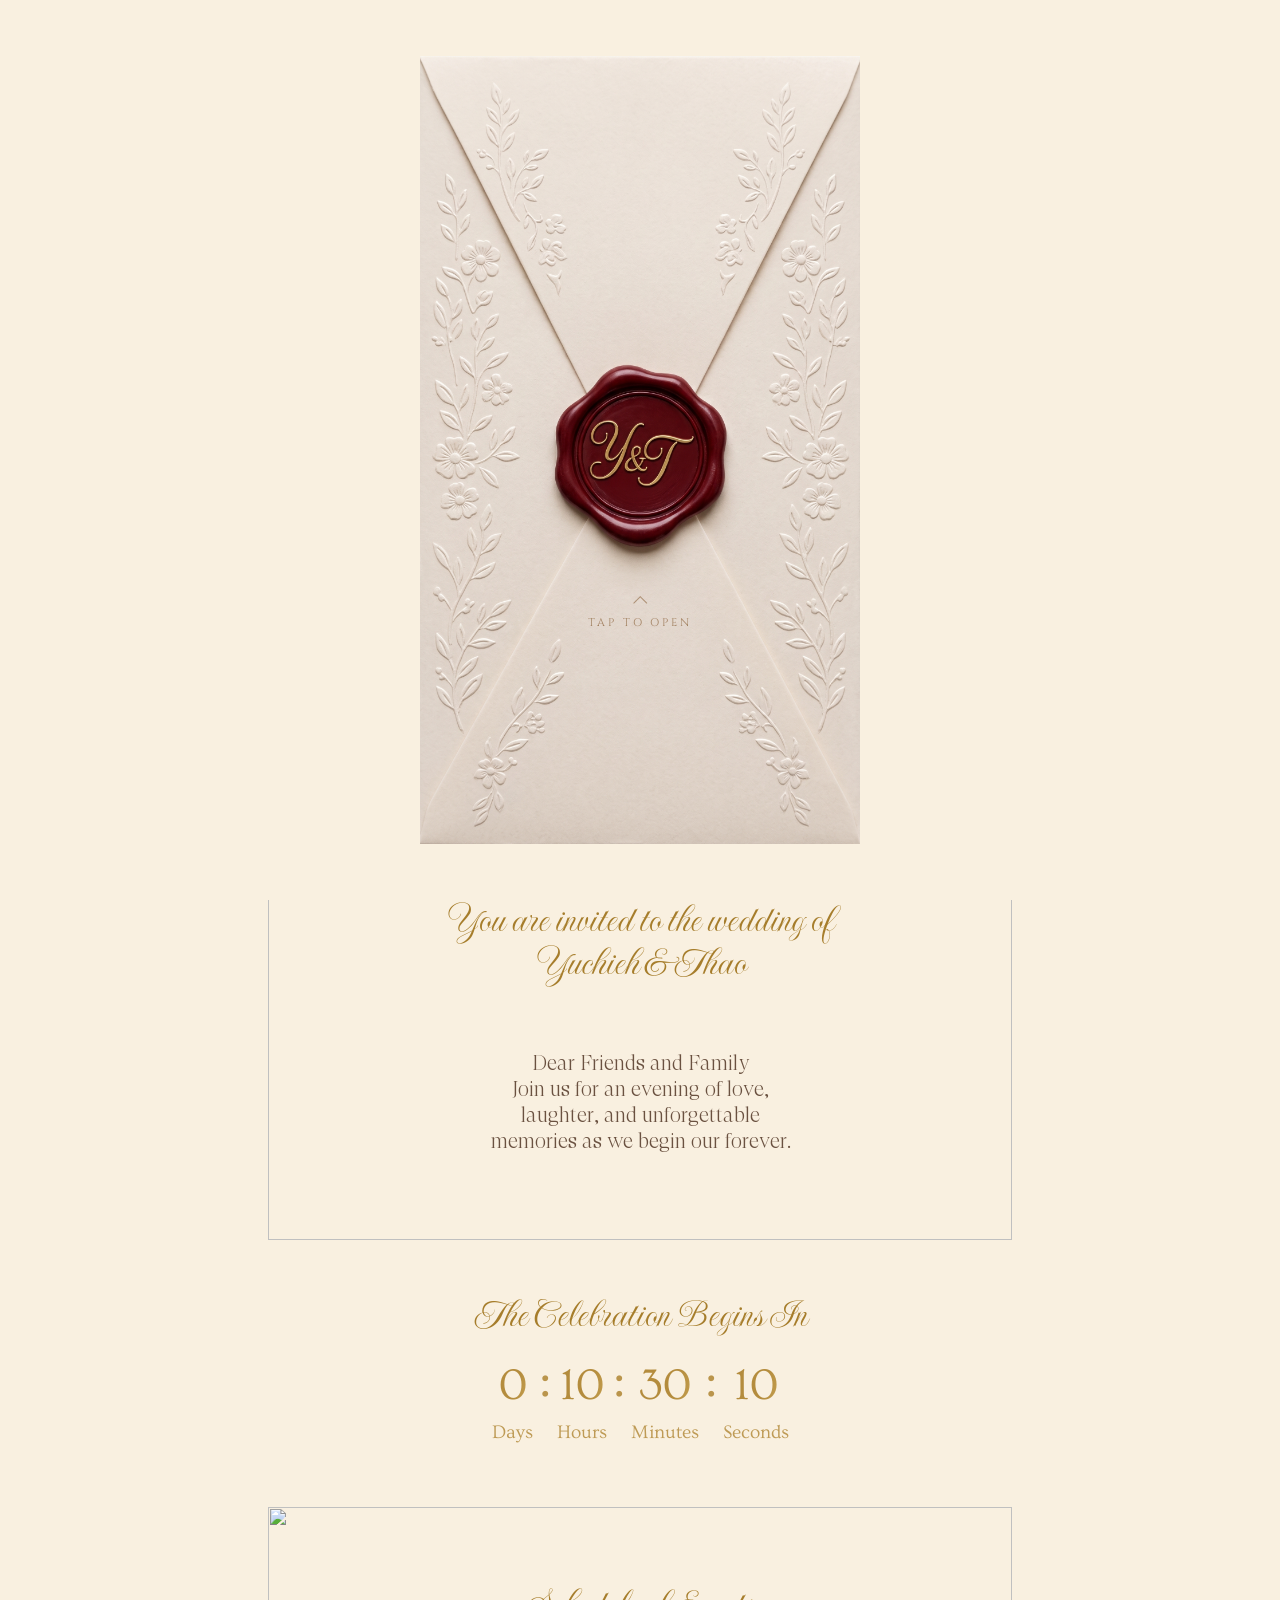
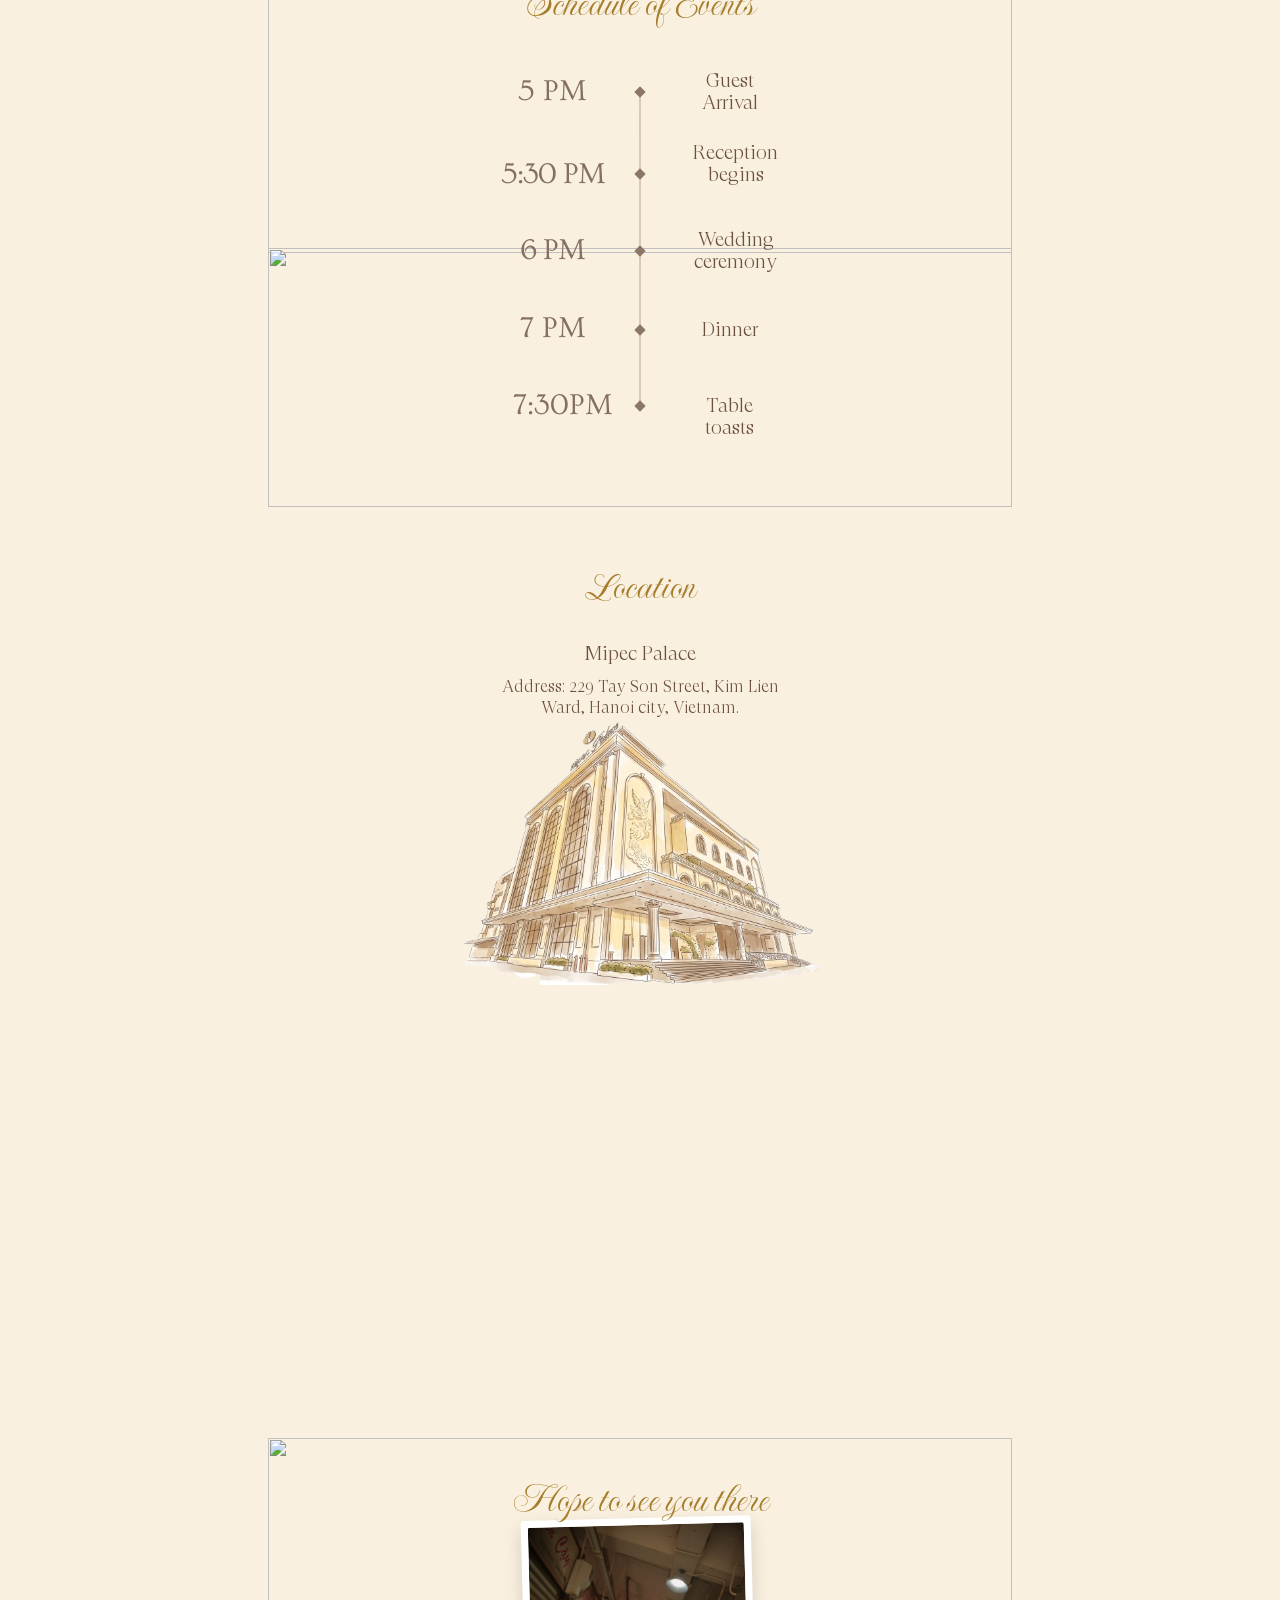
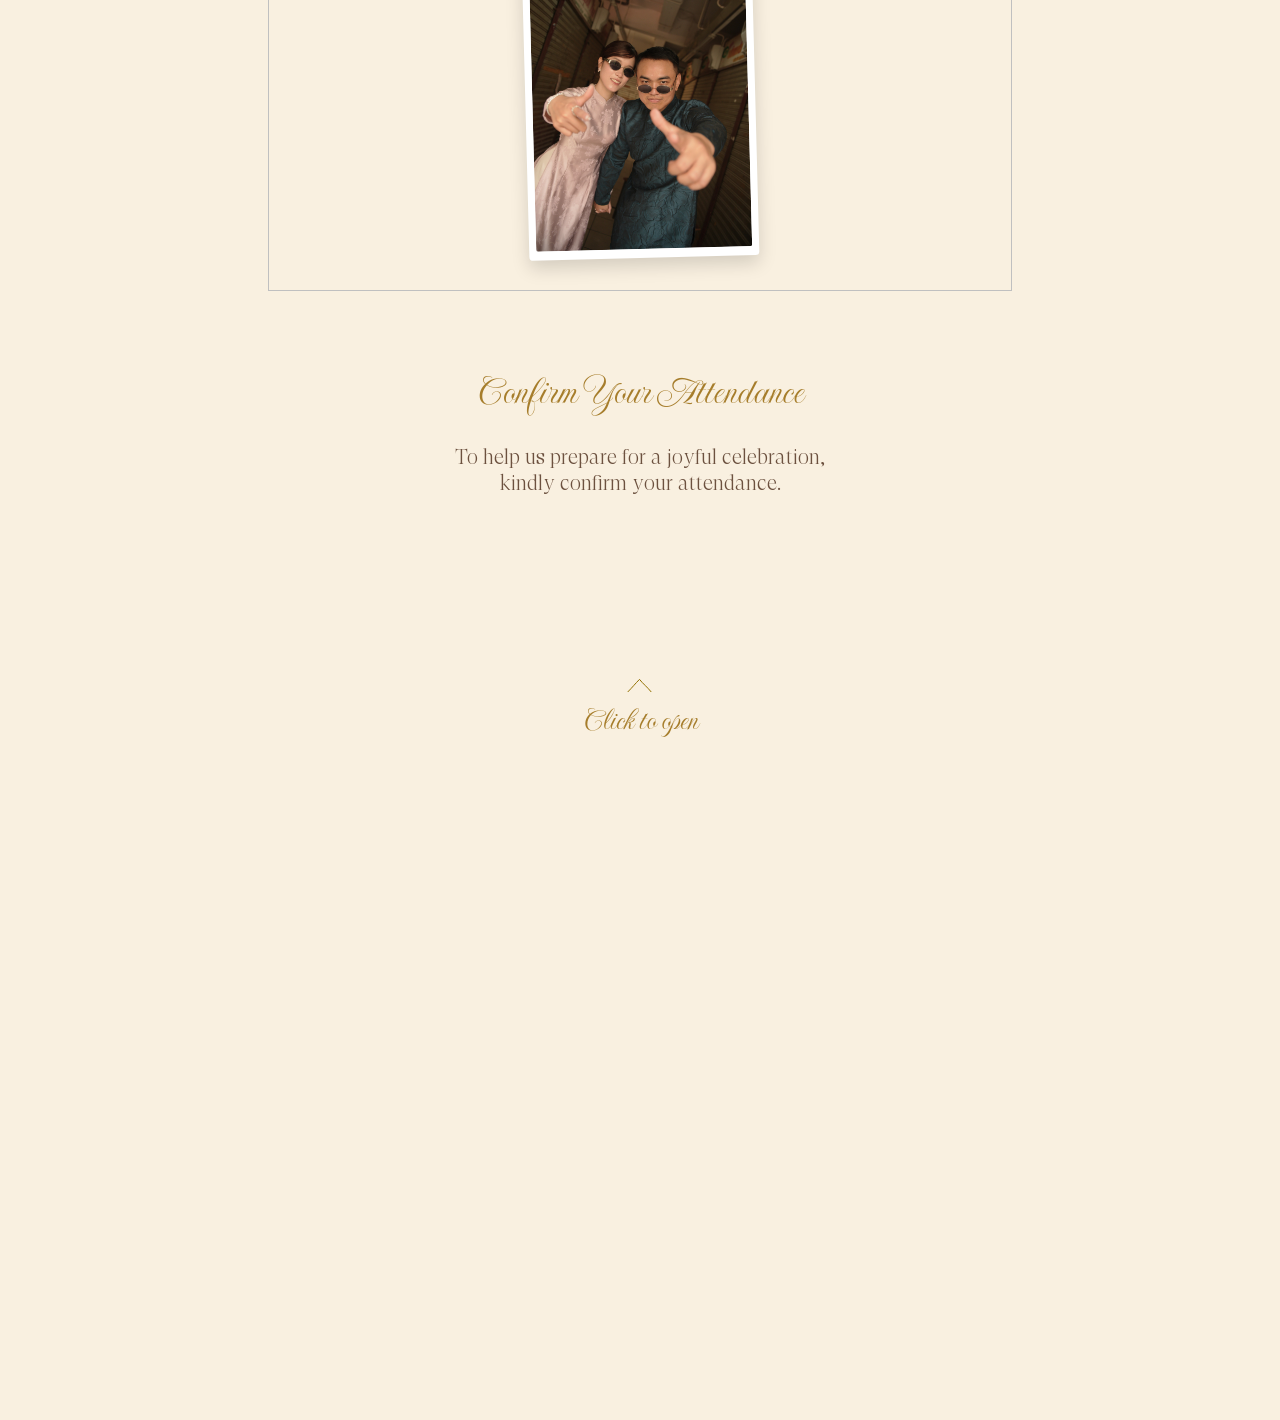
==== commit c230d146: "Update index.html" ====
--- a/webgencyinvitations.com/index.html
+++ b/webgencyinvitations.com/index.html
@@ -1140,6 +1140,10 @@
           #rec4227041103 .tn-elem[data-elem-id="1780748008617000003"] .tn-atom {
             white-space: normal;
             background-size: cover;
+            font-size: 38px !important;
+            /* Chỉnh cỡ chữ nhỏ lại (mặc định PC là 41px, điều chỉnh 24px - 28px tùy thích) */
+            line-height: 1.3 !important;
+            /* Giúp khoảng cách giữa các dòng chữ thoáng hơn */
           }
         }
 
@@ -6122,7 +6126,7 @@
             data-field-left-res-640-value="40" data-field-left-res-960-value="200">
             <div class='tn-atom' field='tn_text_1778524751695000002'>Hope to see you there</div>
           </div>
-          <div class='t396__elem tn-elem my-custom-photo' data-elem-type='image'>
+          <div class='t396__elem tn-elem my-custom-photo-2' data-elem-type='image'>
             <div class='tn-atom'>
               <img class='tn-atom__img t-img' src='images/BON04396.jpg' alt='Our Photo' />
             </div>
@@ -6195,7 +6199,7 @@
         /* ========================================================
         1. THU NGẮN CHIỀU CAO ẢNH POLAROID (NẰM GỌN TRONG KHUNG)
         ======================================================== */
-        #rec2487446183 .my-custom-photo {
+        #rec2487446183 .my-custom-photo-2 {
           position: absolute !important;
           top: 100px !important;
           /* Đẩy nhẹ lên gần dòng chữ */
@@ -6209,7 +6213,7 @@
           transition: transform 0.3s ease;
         }
 
-        #rec2487446183 .my-custom-photo .tn-atom {
+        #rec2487446183 .my-custom-photo-2 .tn-atom {
           width: 100% !important;
           height: 100% !important;
           padding: 7px 7px 9px 7px !important;
@@ -6219,7 +6223,7 @@
           box-sizing: border-box !important;
         }
 
-        #rec2487446183 .my-custom-photo .tn-atom__img {
+        #rec2487446183 .my-custom-photo-2 .tn-atom__img {
           width: 100% !important;
           height: 100% !important;
           object-fit: cover !important;
@@ -6227,7 +6231,7 @@
           border-radius: 2px !important;
         }
 
-        #rec2487446183 .my-custom-photo:hover {
+        #rec2487446183 .my-custom-photo-2:hover {
           transform: translateX(-50%) rotate(5deg) scale(1.03) !important;
         }
 
@@ -6247,10 +6251,30 @@
             top: 50px !important;
           }
 
-          #rec2487446183 .my-custom-photo {
-            top: 100px !important;
-            width: 220px !important;
-            height: 295px !important;
+          .my-custom-photo-2 {
+            width: 280px !important;
+            /* Điều chỉnh độ rộng khung ảnh vừa vặn màn hình */
+            height: auto !important;
+            /* Tự động co giãn chiều cao theo tỉ lệ */
+            left: calc(50% - 140px) !important;
+            /* Căn giữa màn hình (140px = 50% của width 280px) */
+            top: 960px !important;
+            /* Tọa độ top phù hợp để nằm ngay dưới chữ "Hope to see you there" */
+            display: block !important;
+          }
+
+          /* Đảm bảo thẻ img bên trong co giãn 100% theo khung chứa */
+          .my-custom-photo-2 .tn-atom {
+            width: 100% !important;
+            height: 100% !important;
+          }
+
+          .my-custom-photo-2 img.tn-atom__img {
+            width: 100% !important;
+            height: auto !important;
+            object-fit: cover;
+            /* Giúp ảnh lấp đầy khung viền mà không bị méo */
+            display: block;
           }
         }
 
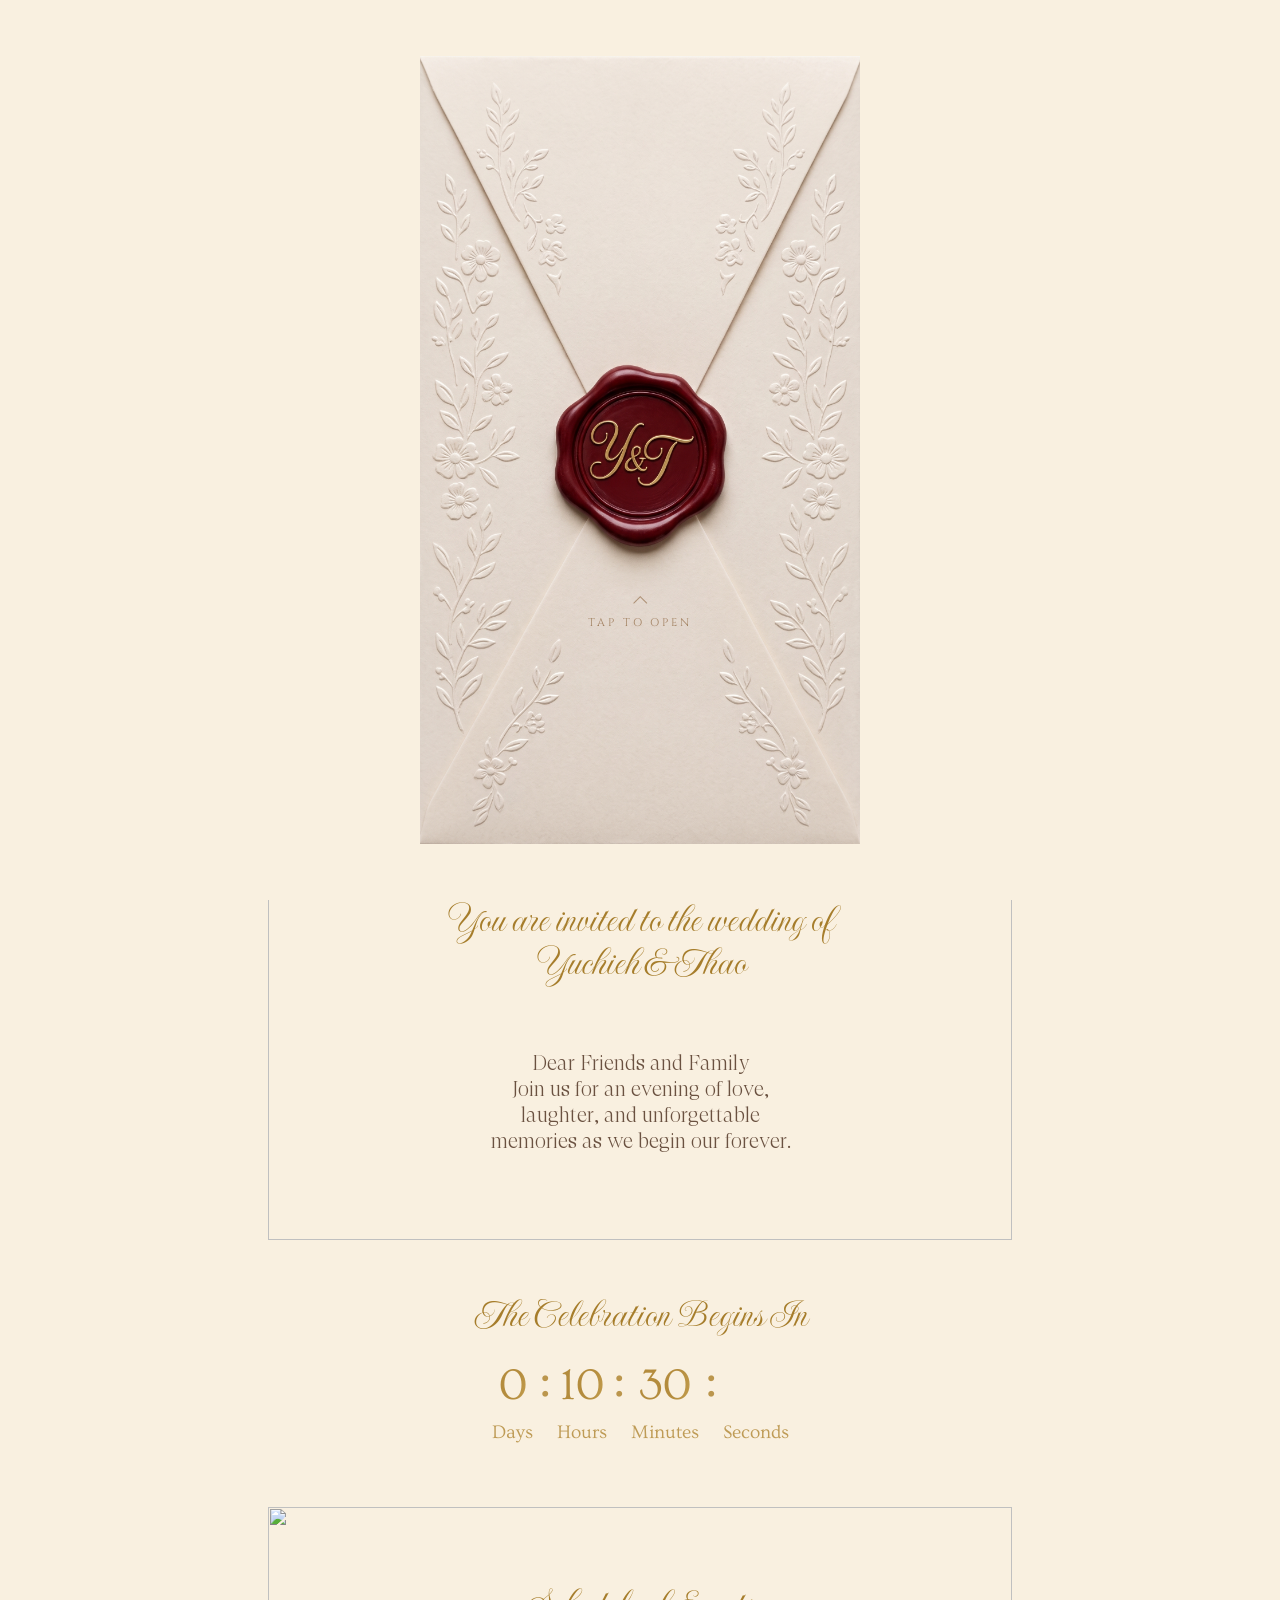
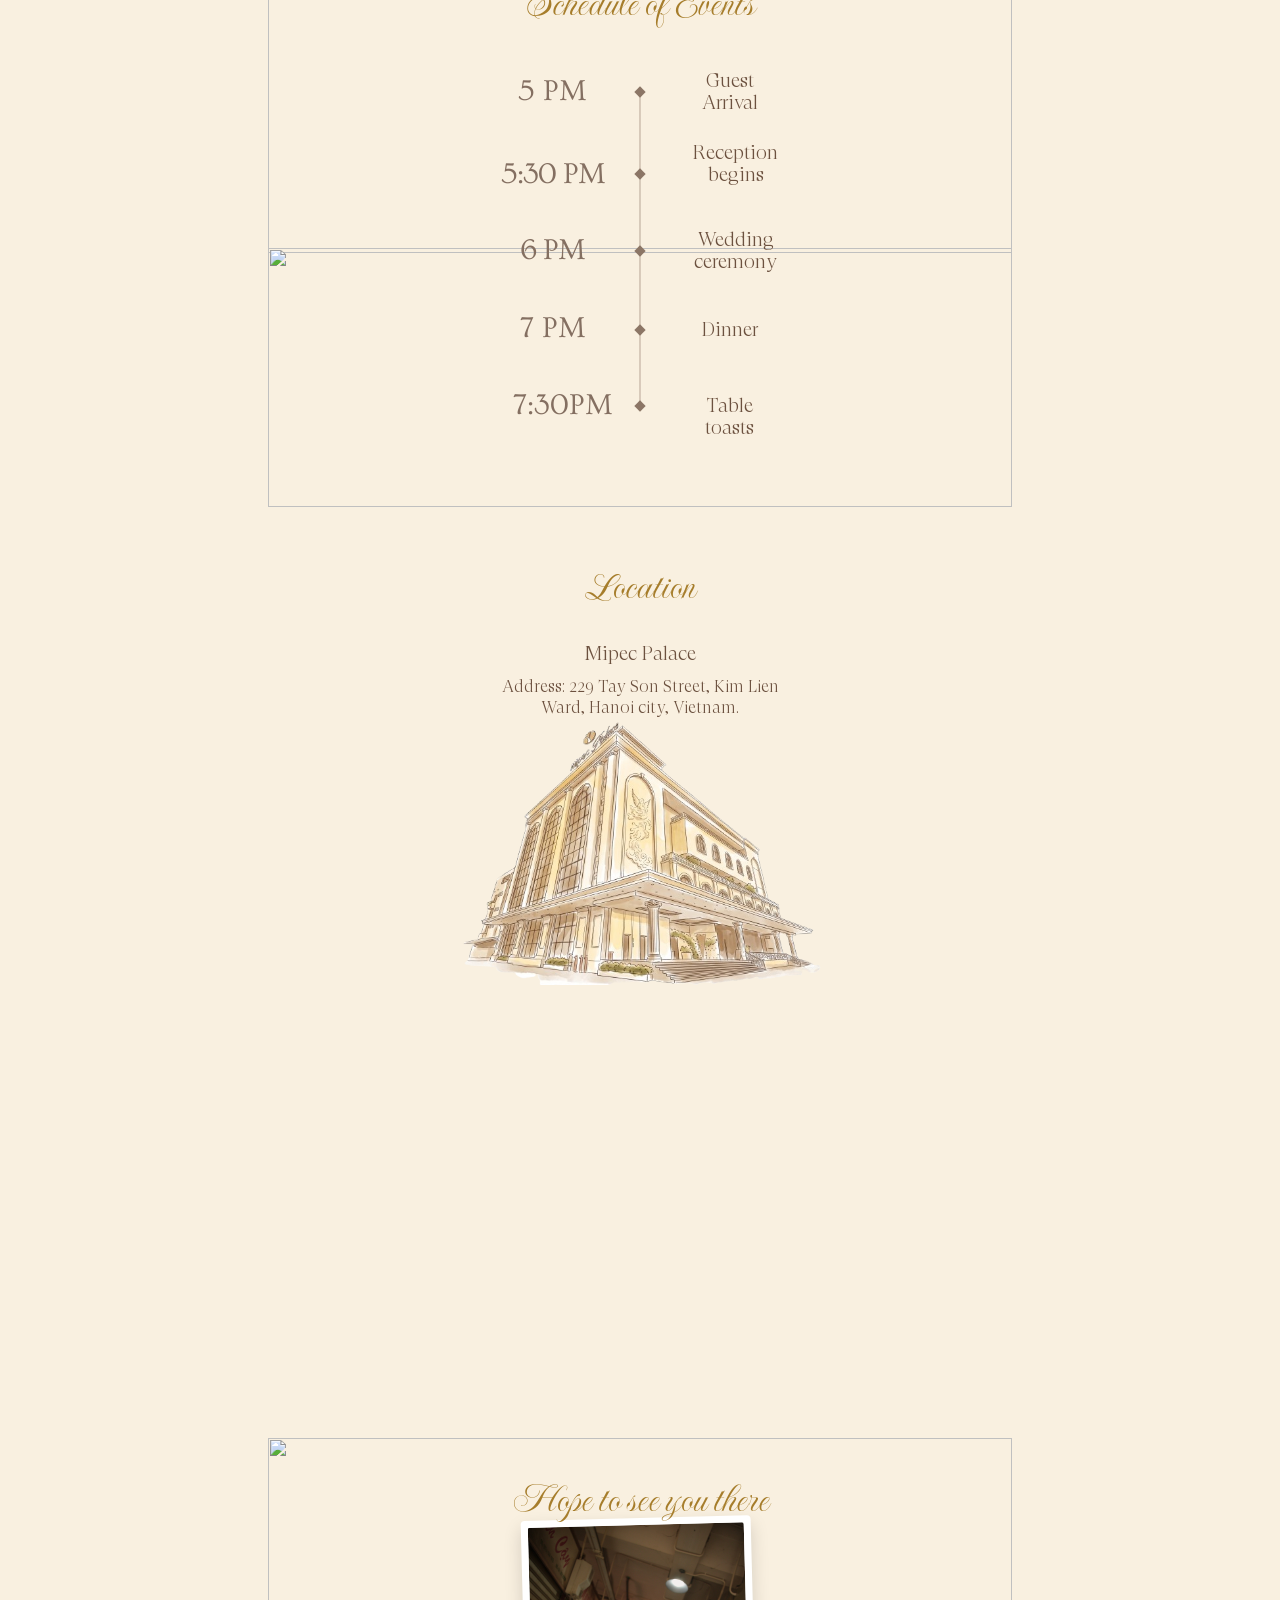
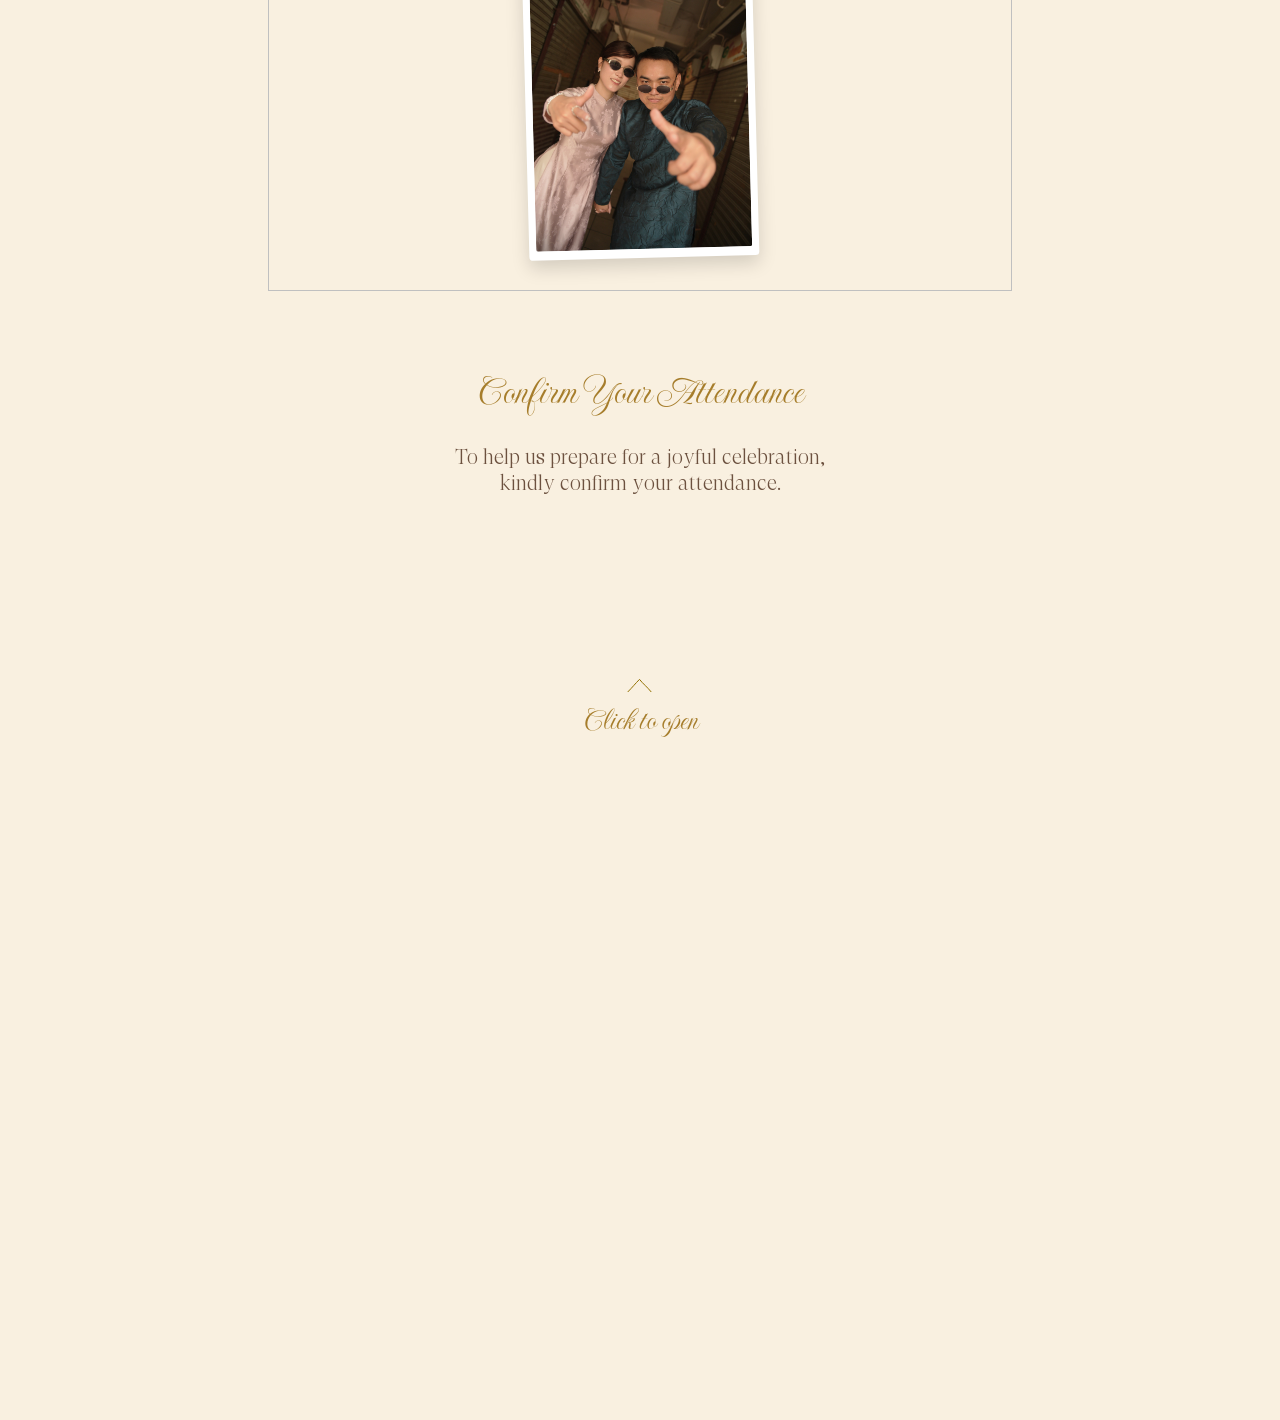
==== commit d8a580f3: "Update index.html" ====
--- a/webgencyinvitations.com/index.html
+++ b/webgencyinvitations.com/index.html
@@ -6126,7 +6126,7 @@
             data-field-left-res-640-value="40" data-field-left-res-960-value="200">
             <div class='tn-atom' field='tn_text_1778524751695000002'>Hope to see you there</div>
           </div>
-          <div class='t396__elem tn-elem my-custom-photo-2' data-elem-type='image'>
+          <div class='t396__elem tn-elem my-custom-photo-2' data-elem-id='my-photo-2' data-elem-type='image'>
             <div class='tn-atom'>
               <img class='tn-atom__img t-img' src='images/BON04396.jpg' alt='Our Photo' />
             </div>
@@ -6275,6 +6275,39 @@
             object-fit: cover;
             /* Giúp ảnh lấp đầy khung viền mà không bị méo */
             display: block;
+          }
+        }
+
+        @media screen and (max-width: 767px) {
+
+          /* Ghi đè khung chứa ảnh */
+          div.t396__elem.my-custom-photo-2 {
+            display: block !important;
+            position: absolute !important;
+            width: 280px !important;
+            /* Chiều rộng hiển thị trên mobile */
+            height: auto !important;
+            left: 50% !important;
+            /* Căn giữa màn hình */
+            transform: translateX(-50%) !important;
+            top: 960px !important;
+            /* Khoảng cách từ trên xuống (điều chỉnh tăng/giảm nếu cần) */
+            z-index: 99 !important;
+          }
+
+          /* Ép thẻ chứa bên trong tràn đủ khung */
+          div.t396__elem.my-custom-photo-2 .tn-atom {
+            width: 100% !important;
+            height: 100% !important;
+          }
+
+          /* Ép thẻ <img> co giãn vừa vặn, không vỡ tỉ lệ */
+          div.t396__elem.my-custom-photo-2 img.tn-atom__img {
+            width: 100% !important;
+            height: auto !important;
+            max-width: 100% !important;
+            object-fit: contain !important;
+            display: block !important;
           }
         }
 
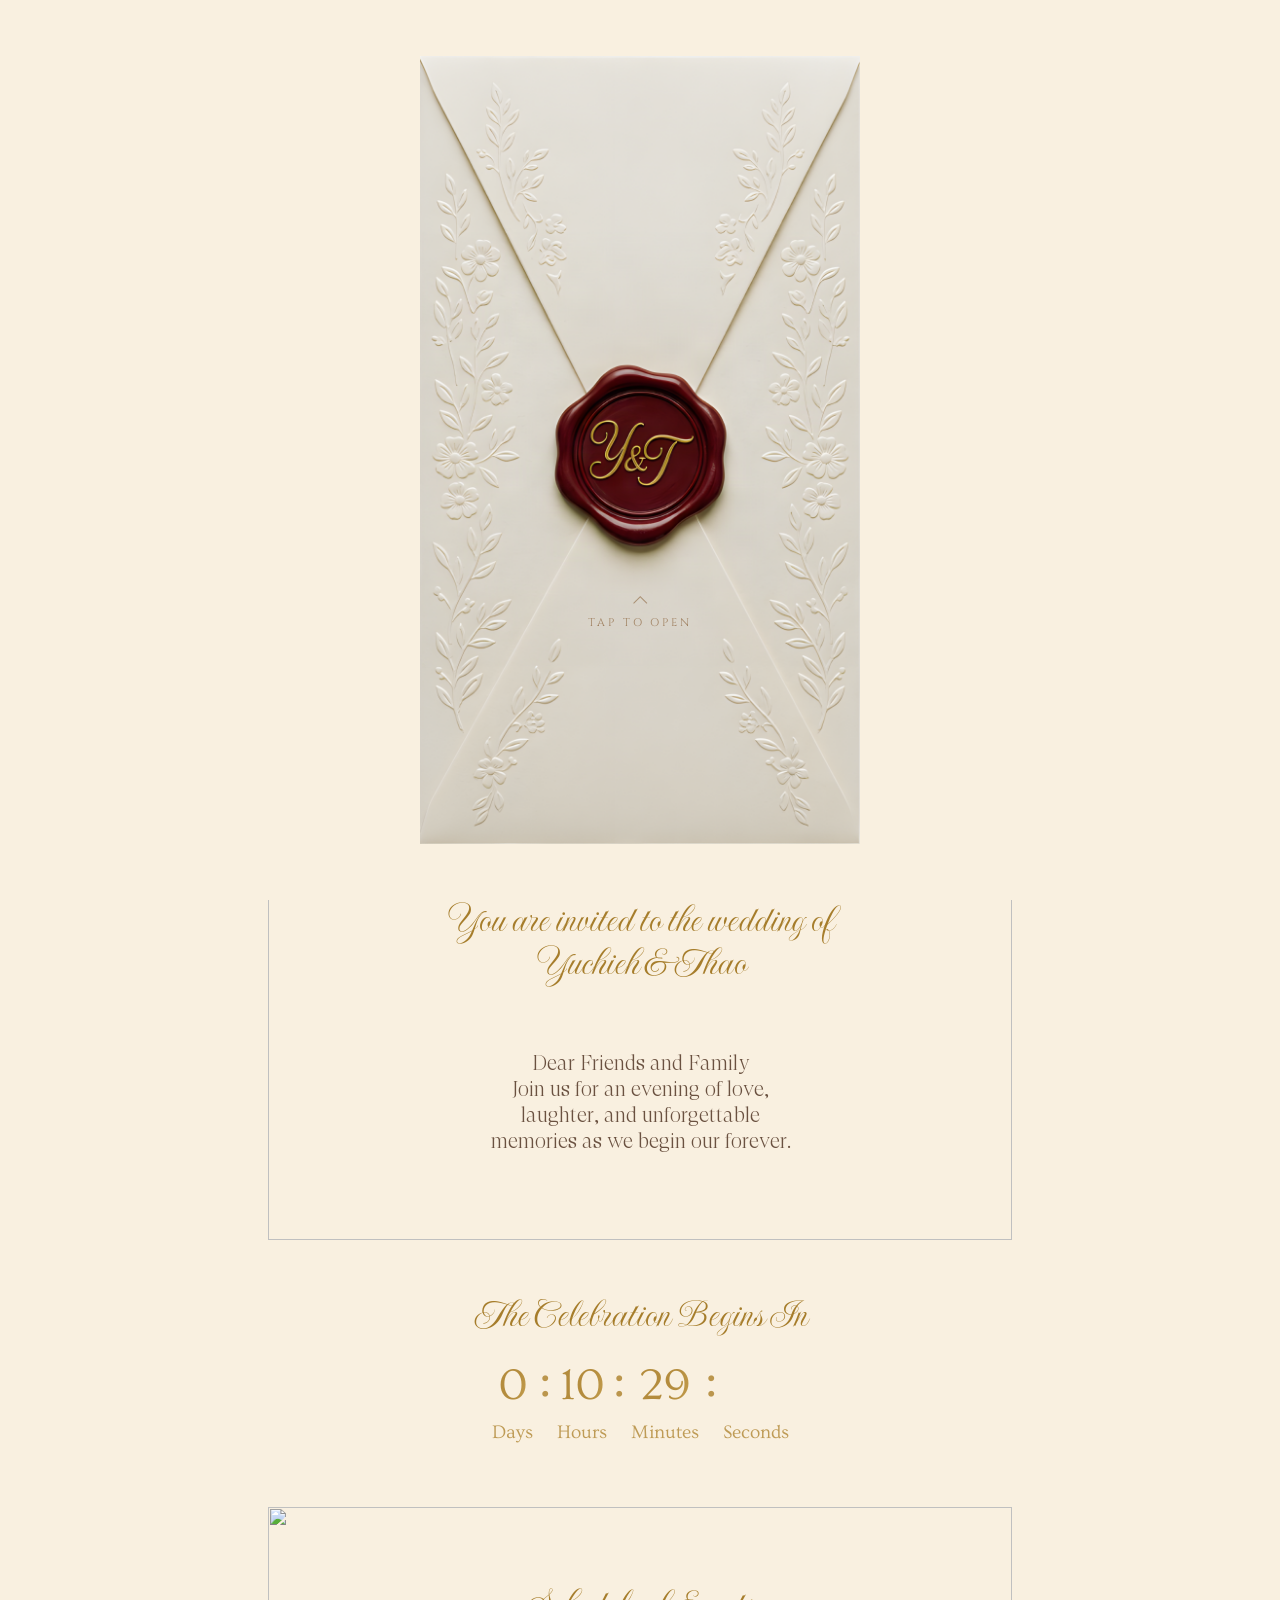
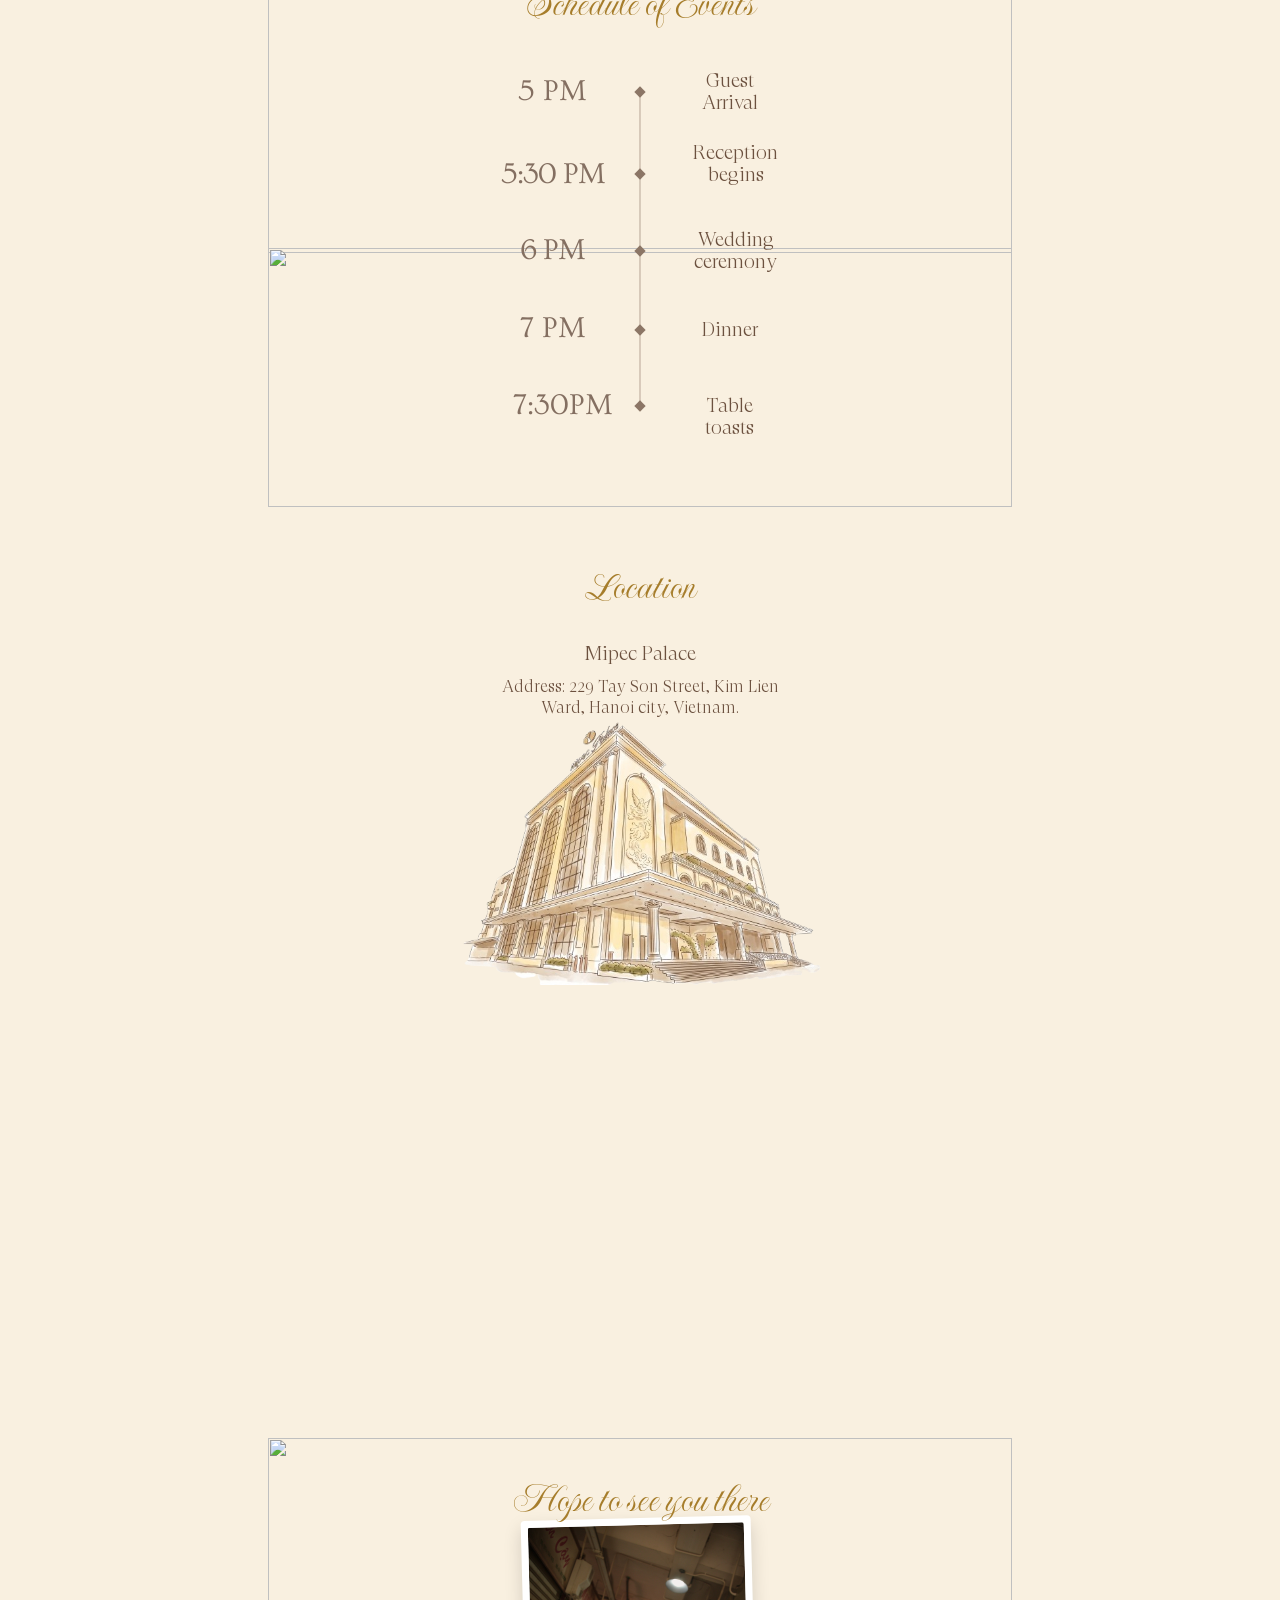
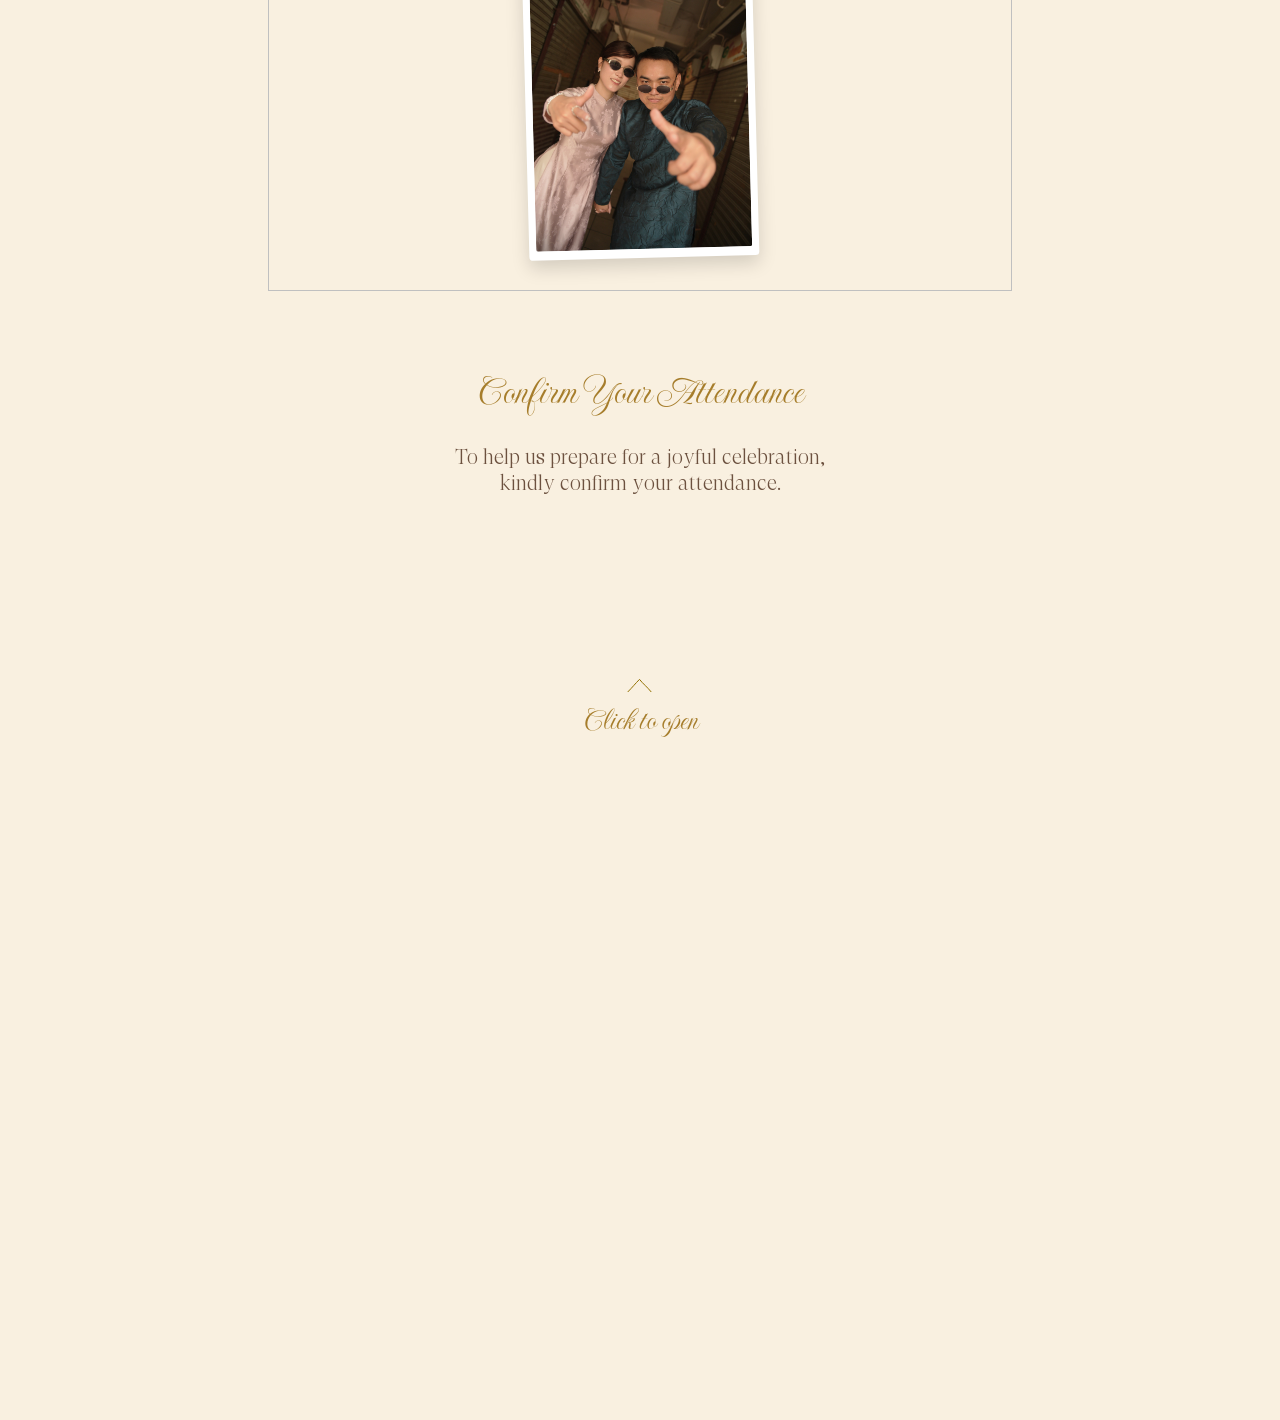
==== commit 7a12152f: "update" ====
--- a/webgencyinvitations.com/index.html
+++ b/webgencyinvitations.com/index.html
@@ -234,13 +234,13 @@
                 src="https://pub-4dc8201144ca418fb604349c73e8c724.r2.dev/Forever%20and%20Ever%20and%20Always%20(The%20Wedding%20Song)%20-%20Ryan%20Mack%20(1).mp3"
                 type="audio/mp3">
             </audio> <!-- Envelope overlay -->
-            <div id="weiOverlay"> <img id="weiImg" src="images/Y&T.png" alt="Open your invitation" draggable="false">
+            <div id="weiOverlay"> <img id="weiImg" src="images/Y_T.png" alt="Open your invitation" draggable="false">
               <div id="weiTapWrap">
                 <div class="wei-chevron"></div>
                 <div id="weiTapLabel">Tap to open</div>
               </div>
             </div> <!-- Video -->
-            <div id="weiVideoWrap"> <video id="weiVideo" src="images/Y&T.mp4" muted playsinline preload="auto"></video>
+            <div id="weiVideoWrap"> <video id="weiVideo" src="images/Y_T.mp4" muted playsinline preload="auto"></video>
             </div> <!-- Floating play/pause button -->
             <div id="weiAudioBtn"> <svg id="weiIconPause" xmlns="http://www.w3.org/2000/svg" viewBox="0 0 24 24"
                 style="display:block">
@@ -6278,39 +6278,6 @@
           }
         }
 
-        @media screen and (max-width: 767px) {
-
-          /* Ghi đè khung chứa ảnh */
-          div.t396__elem.my-custom-photo-2 {
-            display: block !important;
-            position: absolute !important;
-            width: 280px !important;
-            /* Chiều rộng hiển thị trên mobile */
-            height: auto !important;
-            left: 50% !important;
-            /* Căn giữa màn hình */
-            transform: translateX(-50%) !important;
-            top: 960px !important;
-            /* Khoảng cách từ trên xuống (điều chỉnh tăng/giảm nếu cần) */
-            z-index: 99 !important;
-          }
-
-          /* Ép thẻ chứa bên trong tràn đủ khung */
-          div.t396__elem.my-custom-photo-2 .tn-atom {
-            width: 100% !important;
-            height: 100% !important;
-          }
-
-          /* Ép thẻ <img> co giãn vừa vặn, không vỡ tỉ lệ */
-          div.t396__elem.my-custom-photo-2 img.tn-atom__img {
-            width: 100% !important;
-            height: auto !important;
-            max-width: 100% !important;
-            object-fit: contain !important;
-            display: block !important;
-          }
-        }
-
         #rec2487446223 .t396__artboard {
           height: 438px;
           background-color: #f9f0e0;
@@ -6377,6 +6344,42 @@
 
           #rec2487446223 .t396__carrier {
             background-attachment: scroll;
+          }
+
+          .t396__elem.my-custom-photo-2 {
+            width: 90% !important;
+            /* Co giãn theo tỷ lệ độ rộng màn hình di động */
+            max-width: 320px !important;
+            /* Giới hạn độ rộng tối đa */
+            height: auto !important;
+            /* Tự động tính chiều cao để không xé/bị cắt */
+            left: 50% !important;
+            /* Căn giữa màn hình */
+            transform: translateX(-50%) rotate(-1.5deg) !important;
+            top: 30px !important;
+            /* Điều chỉnh khoảng cách top phù hợp với khung */
+            display: block !important;
+            position: relative !important;
+            /* Tránh bị tràn ngoài khung cha */
+          }
+
+          /* Khung thẻ tn-atom bao quanh hình ảnh */
+          .my-custom-photo-2 .tn-atom {
+            width: 100% !important;
+            height: auto !important;
+            padding: 8px !important;
+            /* Tạo viền trắng xung quanh phong cách Polaroid */
+            box-sizing: border-box !important;
+          }
+
+          /* Thẻ hình ảnh chính */
+          .my-custom-photo-2 img.tn-atom__img {
+            width: 100% !important;
+            height: auto !important;
+            /* Giữ đúng tỉ lệ gốc của ảnh */
+            object-fit: contain !important;
+            /* Hiển thị trọn vẹn toàn bộ bức ảnh, không cắt góc */
+            display: block !important;
           }
         }
 
@@ -7727,6 +7730,41 @@
     }, true);
   </script>
 
+  <style>
+    @media screen and (max-width: 767px) {
+
+      /* Ghi đè khung chứa ảnh */
+      div.t396__elem.my-custom-photo-2 {
+        display: block !important;
+        position: absolute !important;
+        width: 280px !important;
+        /* Chiều rộng hiển thị trên mobile */
+        height: auto !important;
+        left: 50% !important;
+        /* Căn giữa màn hình */
+        transform: translateX(-50%) !important;
+        top: 960px !important;
+        /* Khoảng cách từ trên xuống (điều chỉnh tăng/giảm nếu cần) */
+        z-index: 99 !important;
+      }
+
+      /* Ép thẻ chứa bên trong tràn đủ khung */
+      div.t396__elem.my-custom-photo-2 .tn-atom {
+        width: 100% !important;
+        height: 100% !important;
+      }
+
+      /* Ép thẻ <img> co giãn vừa vặn, không vỡ tỉ lệ */
+      div.t396__elem.my-custom-photo-2 img.tn-atom__img {
+        width: 100% !important;
+        height: auto !important;
+        max-width: 100% !important;
+        object-fit: contain !important;
+        display: block !important;
+      }
+    }
+  </style>
+
 </body>
 
 </html>
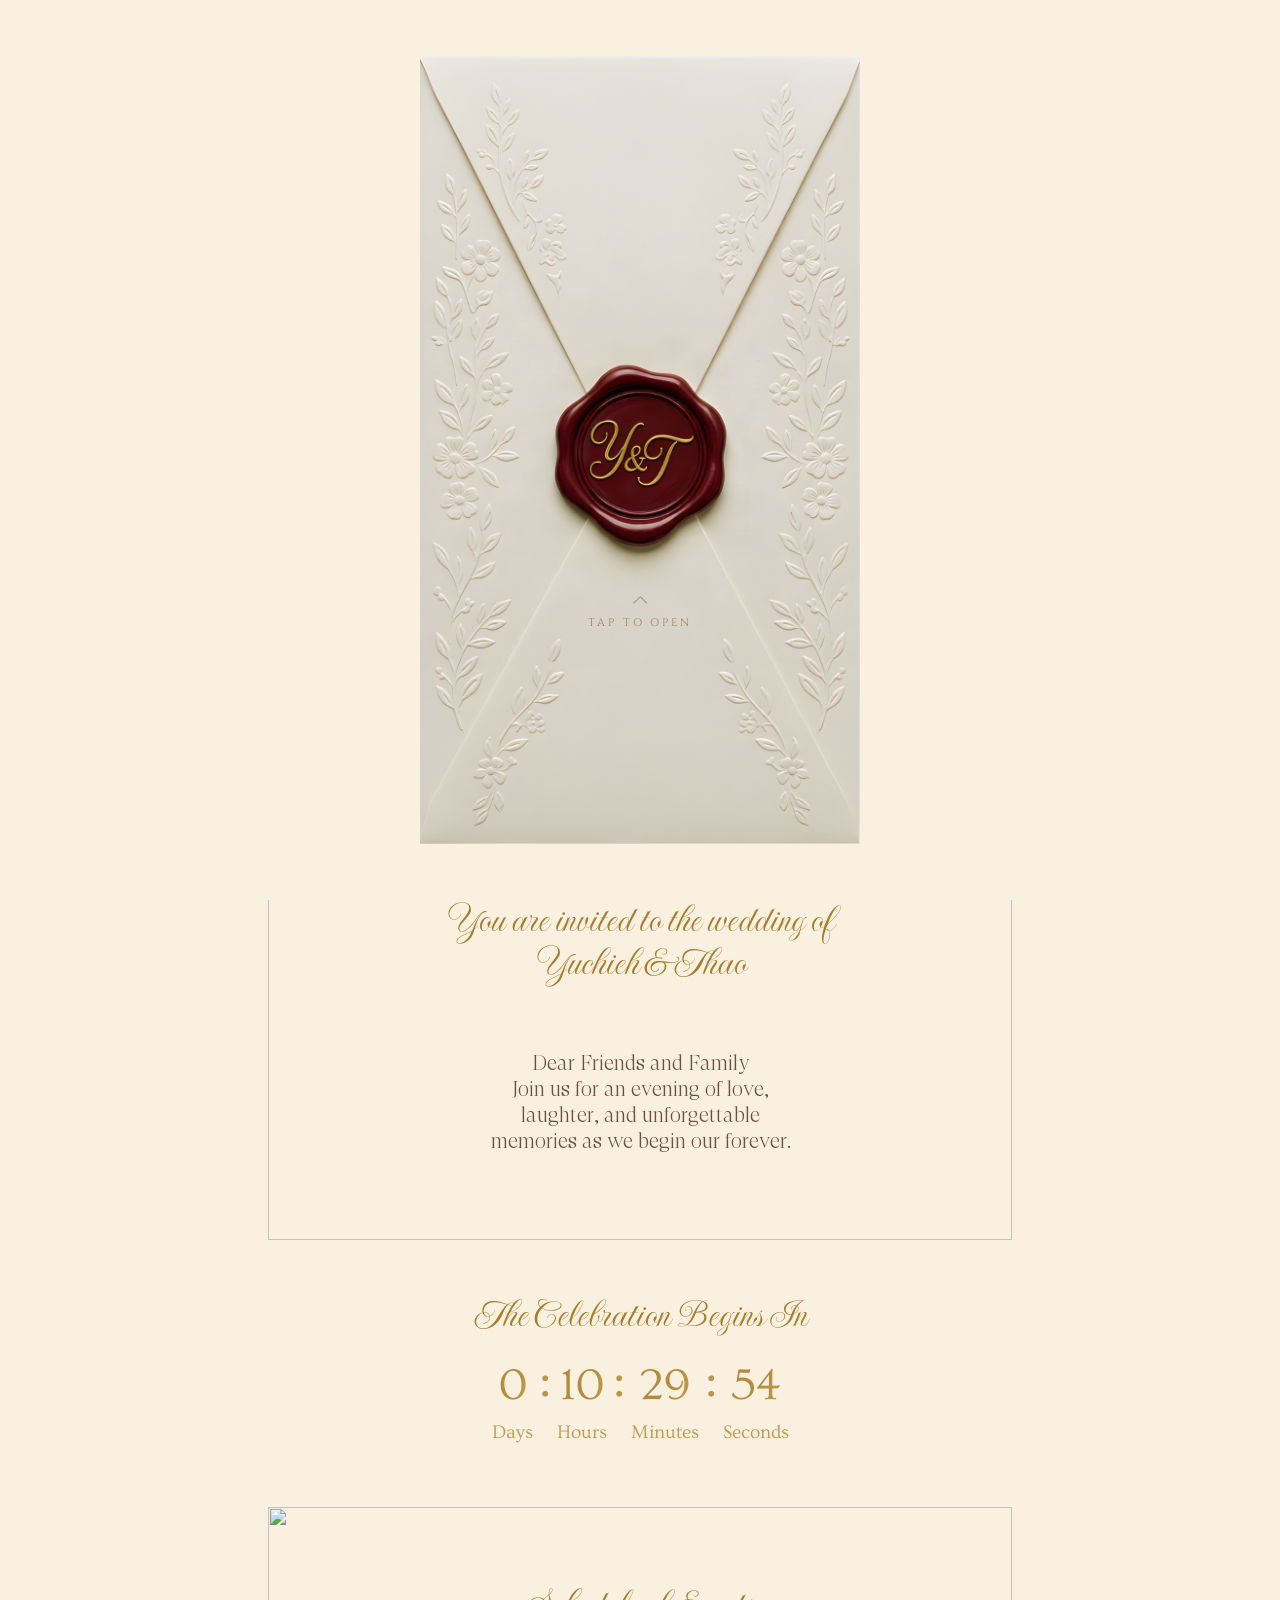
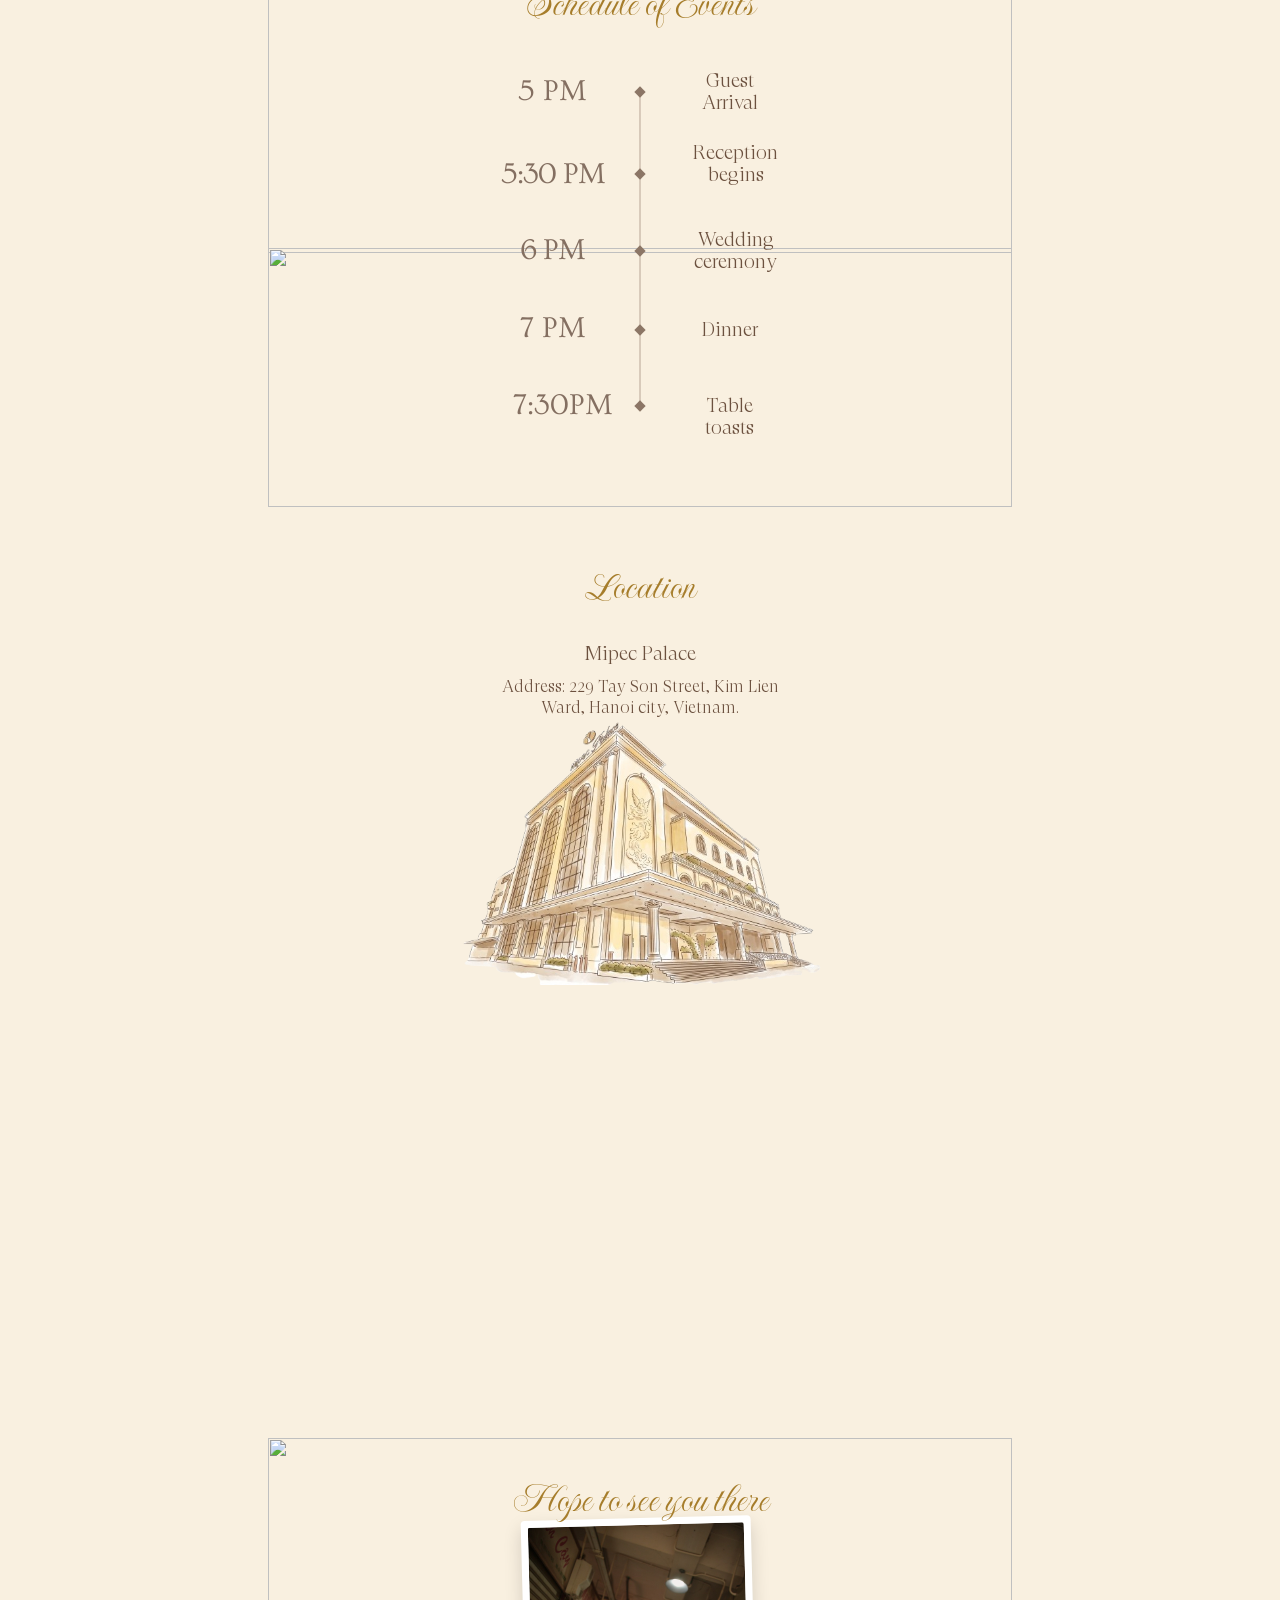
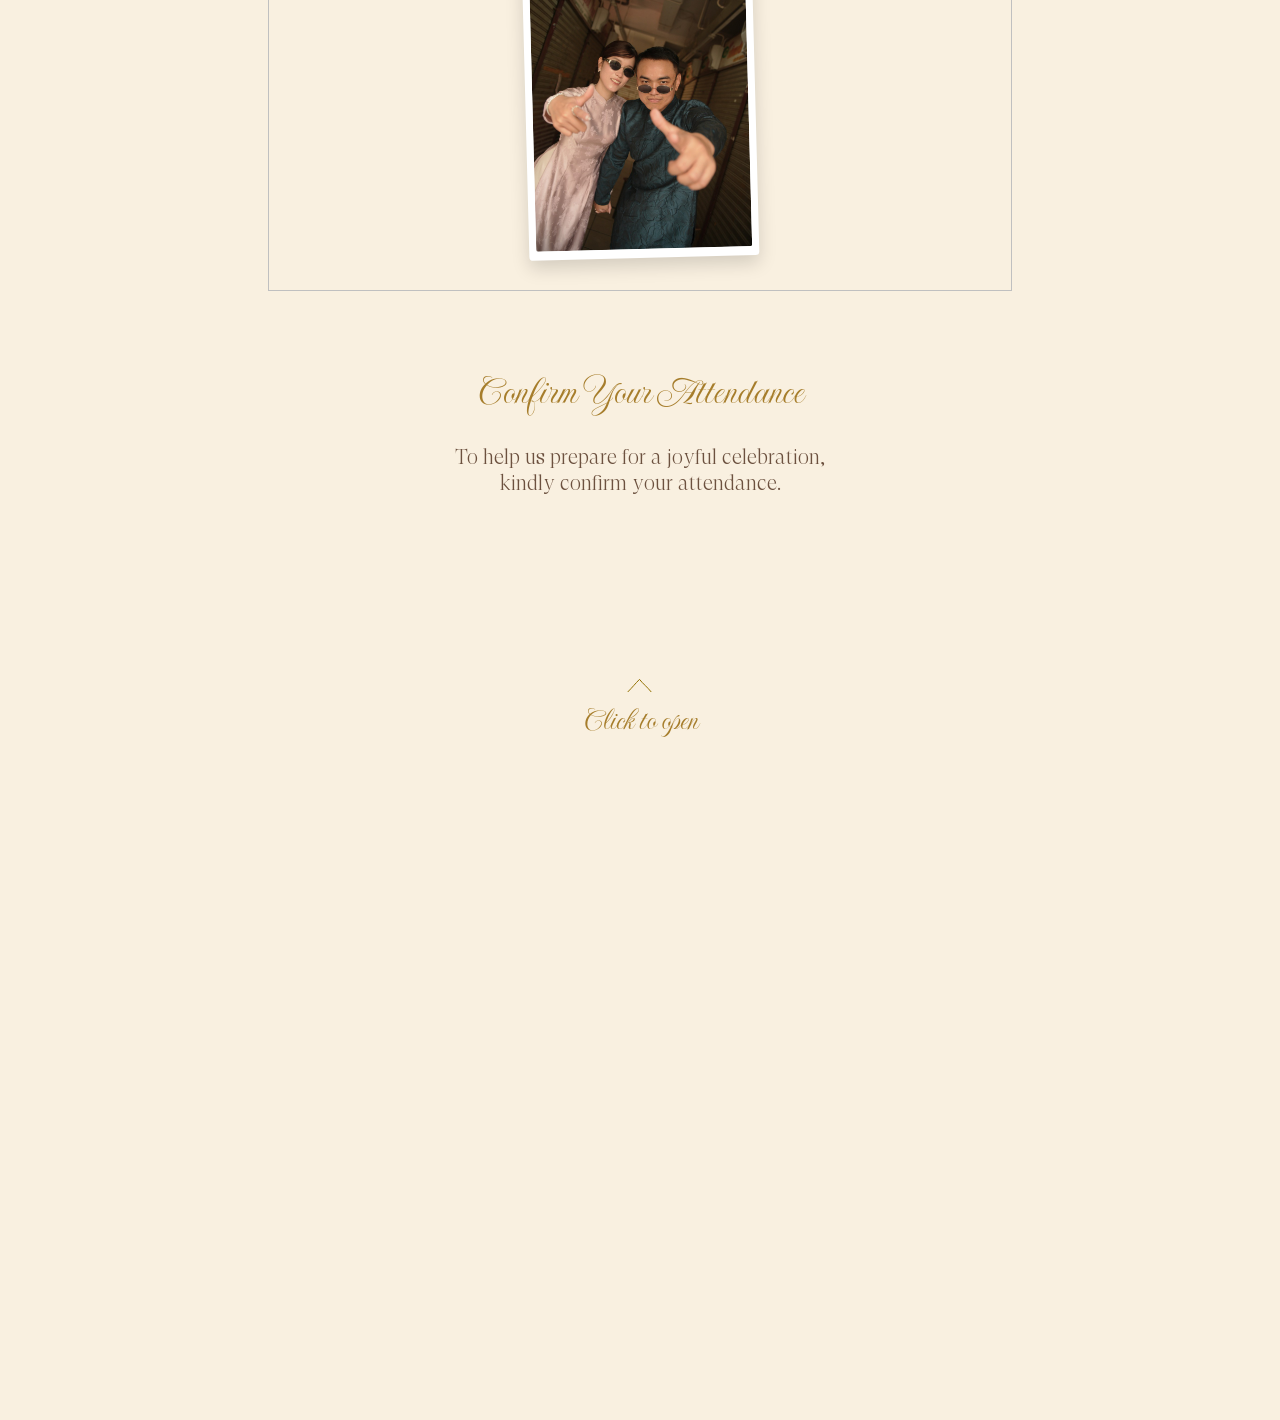
==== commit a7ec713a: "update" ====
--- a/webgencyinvitations.com/index.html
+++ b/webgencyinvitations.com/index.html
@@ -6128,7 +6128,7 @@
           </div>
           <div class='t396__elem tn-elem my-custom-photo-2' data-elem-id='my-photo-2' data-elem-type='image'>
             <div class='tn-atom'>
-              <img class='tn-atom__img t-img' src='images/BON04396.jpg' alt='Our Photo' />
+              <img class='tn-atom__img t-img' src='images/BON04396_1.jpg' alt='Our Photo' />
             </div>
           </div>
           <div class='t396__elem tn-elem tn-elem__24874461831780166531595' data-elem-id='1780166531595'
@@ -6263,18 +6263,22 @@
             display: block !important;
           }
 
-          /* Đảm bảo thẻ img bên trong co giãn 100% theo khung chứa */
-          .my-custom-photo-2 .tn-atom {
-            width: 100% !important;
-            height: 100% !important;
-          }
-
+          .my-custom-photo-2 {
+            width: 75% !important;
+            /* Co độ rộng vừa phải so với màn hình */
+            max-width: 280px !important;
+            /* Giới hạn độ rộng tối đa */
+            margin: 0 auto !important;
+          }
+
+          /* Thẻ ảnh bên trong */
           .my-custom-photo-2 img.tn-atom__img {
             width: 100% !important;
             height: auto !important;
-            object-fit: cover;
-            /* Giúp ảnh lấp đầy khung viền mà không bị méo */
-            display: block;
+            max-height: 45vh !important;
+            /* Chiều cao tối đa chỉ chiếm 45% màn hình điện thoại */
+            object-fit: contain !important;
+            /* Giữ trọn vẹn 100% hình ảnh không bị cắt góc */
           }
         }
 
@@ -6344,42 +6348,6 @@
 
           #rec2487446223 .t396__carrier {
             background-attachment: scroll;
-          }
-
-          .t396__elem.my-custom-photo-2 {
-            width: 90% !important;
-            /* Co giãn theo tỷ lệ độ rộng màn hình di động */
-            max-width: 320px !important;
-            /* Giới hạn độ rộng tối đa */
-            height: auto !important;
-            /* Tự động tính chiều cao để không xé/bị cắt */
-            left: 50% !important;
-            /* Căn giữa màn hình */
-            transform: translateX(-50%) rotate(-1.5deg) !important;
-            top: 30px !important;
-            /* Điều chỉnh khoảng cách top phù hợp với khung */
-            display: block !important;
-            position: relative !important;
-            /* Tránh bị tràn ngoài khung cha */
-          }
-
-          /* Khung thẻ tn-atom bao quanh hình ảnh */
-          .my-custom-photo-2 .tn-atom {
-            width: 100% !important;
-            height: auto !important;
-            padding: 8px !important;
-            /* Tạo viền trắng xung quanh phong cách Polaroid */
-            box-sizing: border-box !important;
-          }
-
-          /* Thẻ hình ảnh chính */
-          .my-custom-photo-2 img.tn-atom__img {
-            width: 100% !important;
-            height: auto !important;
-            /* Giữ đúng tỉ lệ gốc của ảnh */
-            object-fit: contain !important;
-            /* Hiển thị trọn vẹn toàn bộ bức ảnh, không cắt góc */
-            display: block !important;
           }
         }
 
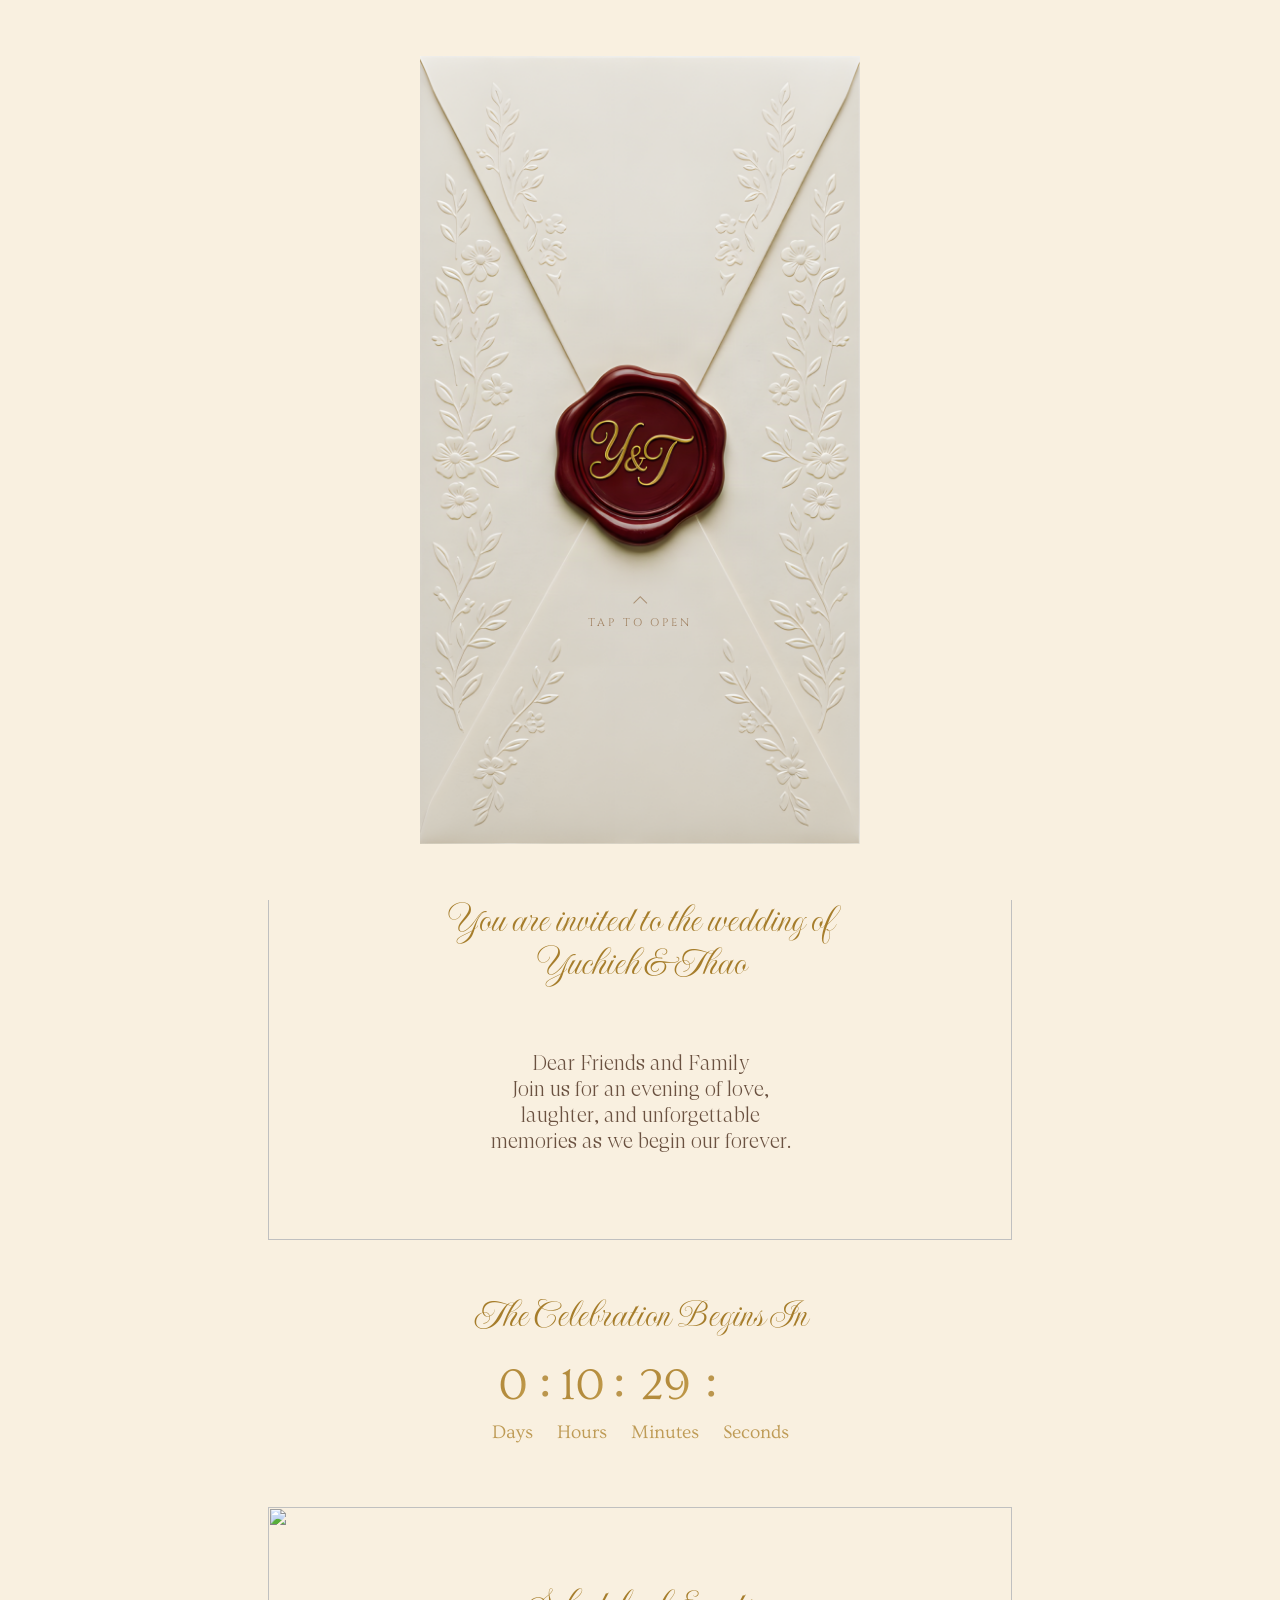
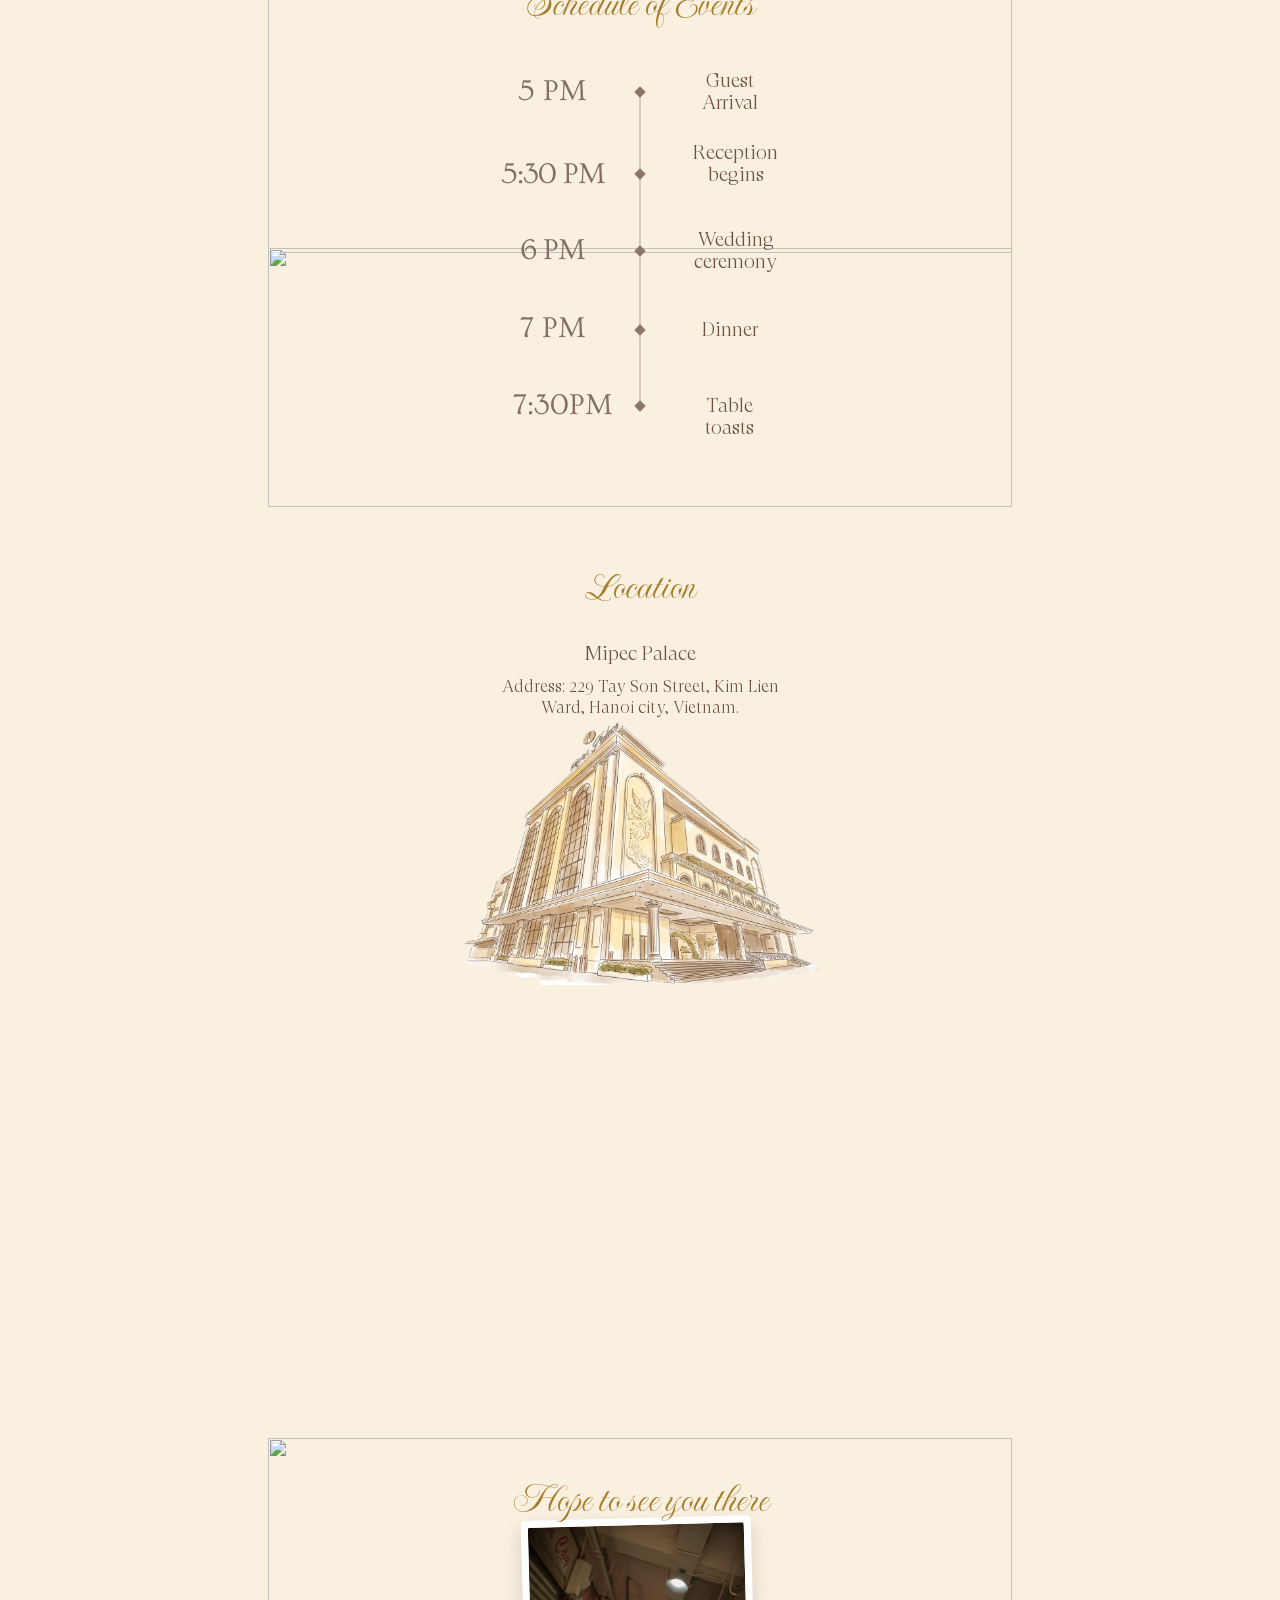
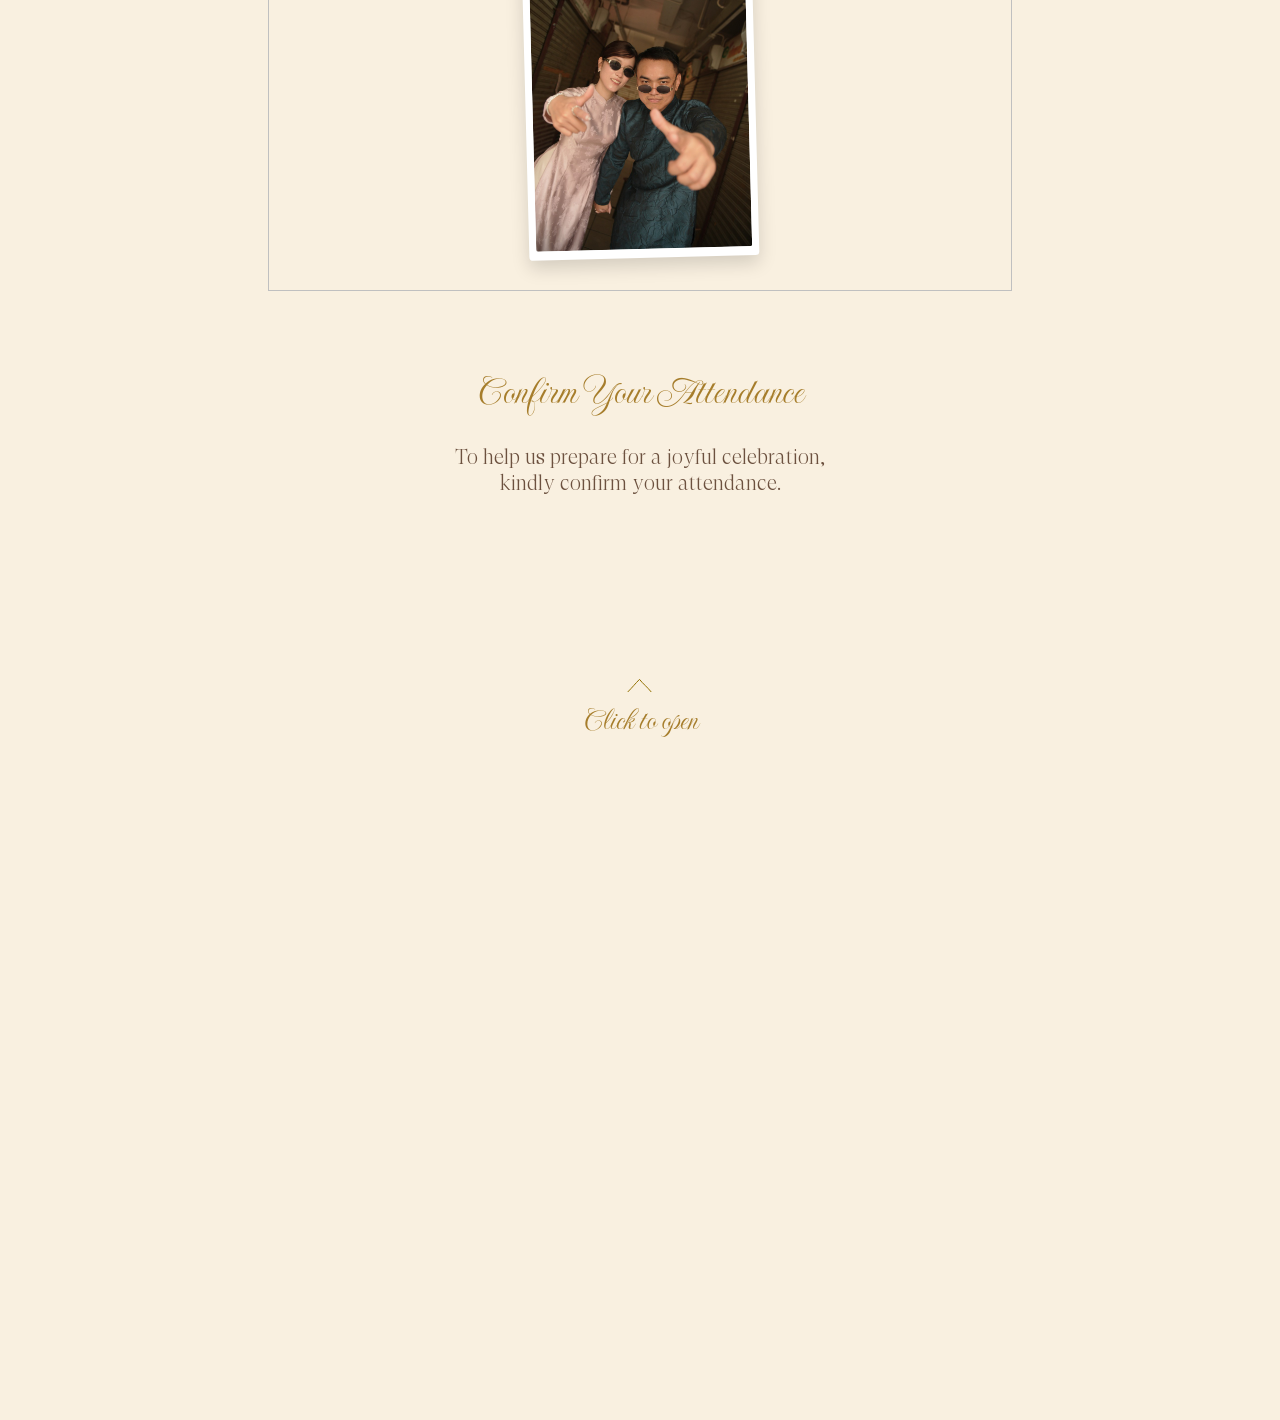
==== commit 0c3548aa: "Update index.html" ====
--- a/webgencyinvitations.com/index.html
+++ b/webgencyinvitations.com/index.html
@@ -6827,7 +6827,7 @@
             <div class="t702__wrapper">
               <div class="t702__text-wrapper t-align_center">
                 <div class="t702__title t-title t-title_xxs" id="popuptitle_2487446233">Confirm Your Attendance</div>
-                <div class="t702__descr t-descr t-descr_xs">Please RSVP before December 06</div>
+                <div class="t702__descr t-descr t-descr_xs">Please RSVP before November 30</div>
               </div>
               <form id="form2487446233" name='form2487446233' role="form" action='#' method='POST'
                 data-formactiontype="0" data-inputbox=".t-input-group" class="t-form t-form_inputs-total_5 "
@@ -6885,18 +6885,6 @@
                         style="color:#4f4f4f;border:1px solid #c9c9c9;border-radius:5px;font-family:'newtemplate';font-weight:400;">
                     </div>
                     <div class="t-input-error" aria-live="polite" id="error_5828866651121"></div>
-                  </div>
-                  <div class="t-input-group t-input-group_in " data-input-lid="1778524368230" data-field-type="in"
-                    data-field-name="A Song That Gets You Dancing"> <label for='input_1778524368230'
-                      class="t-input-title t-descr t-descr_md" id="field-title_1778524368230" data-redactor-toolbar="no"
-                      field="li_title__1778524368230" style="font-weight:400;font-family:'newtemplate';">A Song
-                      That Gets You Dancing</label>
-                    <div class="t-input-block " style="border-radius:5px;"> <input type="text"
-                        name="A Song That Gets You Dancing" id="input_1778524368230" class="t-input js-tilda-rule"
-                        value="" aria-describedby="error_1778524368230"
-                        style="color:#4f4f4f;border:1px solid #c9c9c9;border-radius:5px;font-family:'newtemplate';font-weight:400;">
-                    </div>
-                    <div class="t-input-error" aria-live="polite" id="error_1778524368230"></div>
                   </div>
                   <div class="t-input-group t-input-group_in " data-input-lid="1778524398300" data-field-type="in"
                     data-field-name="Children Attending"> <label for='input_1778524398300'
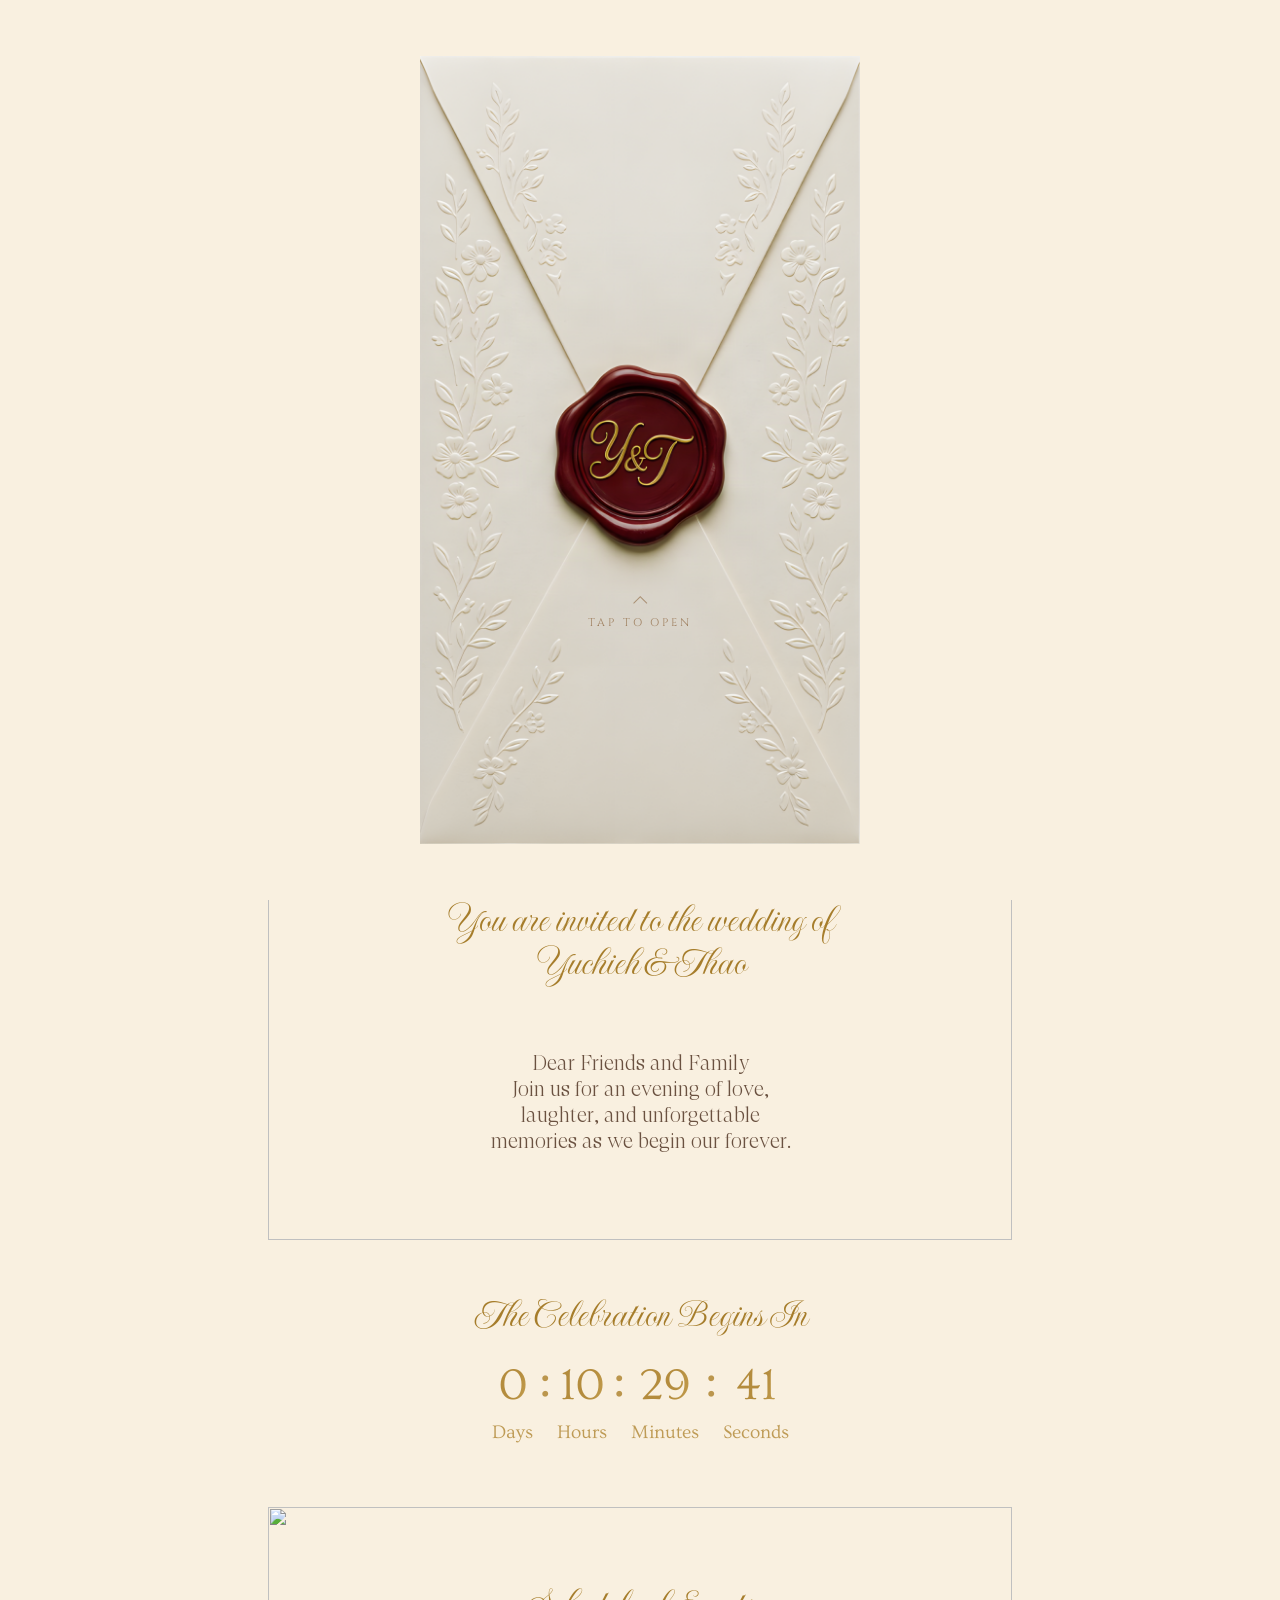
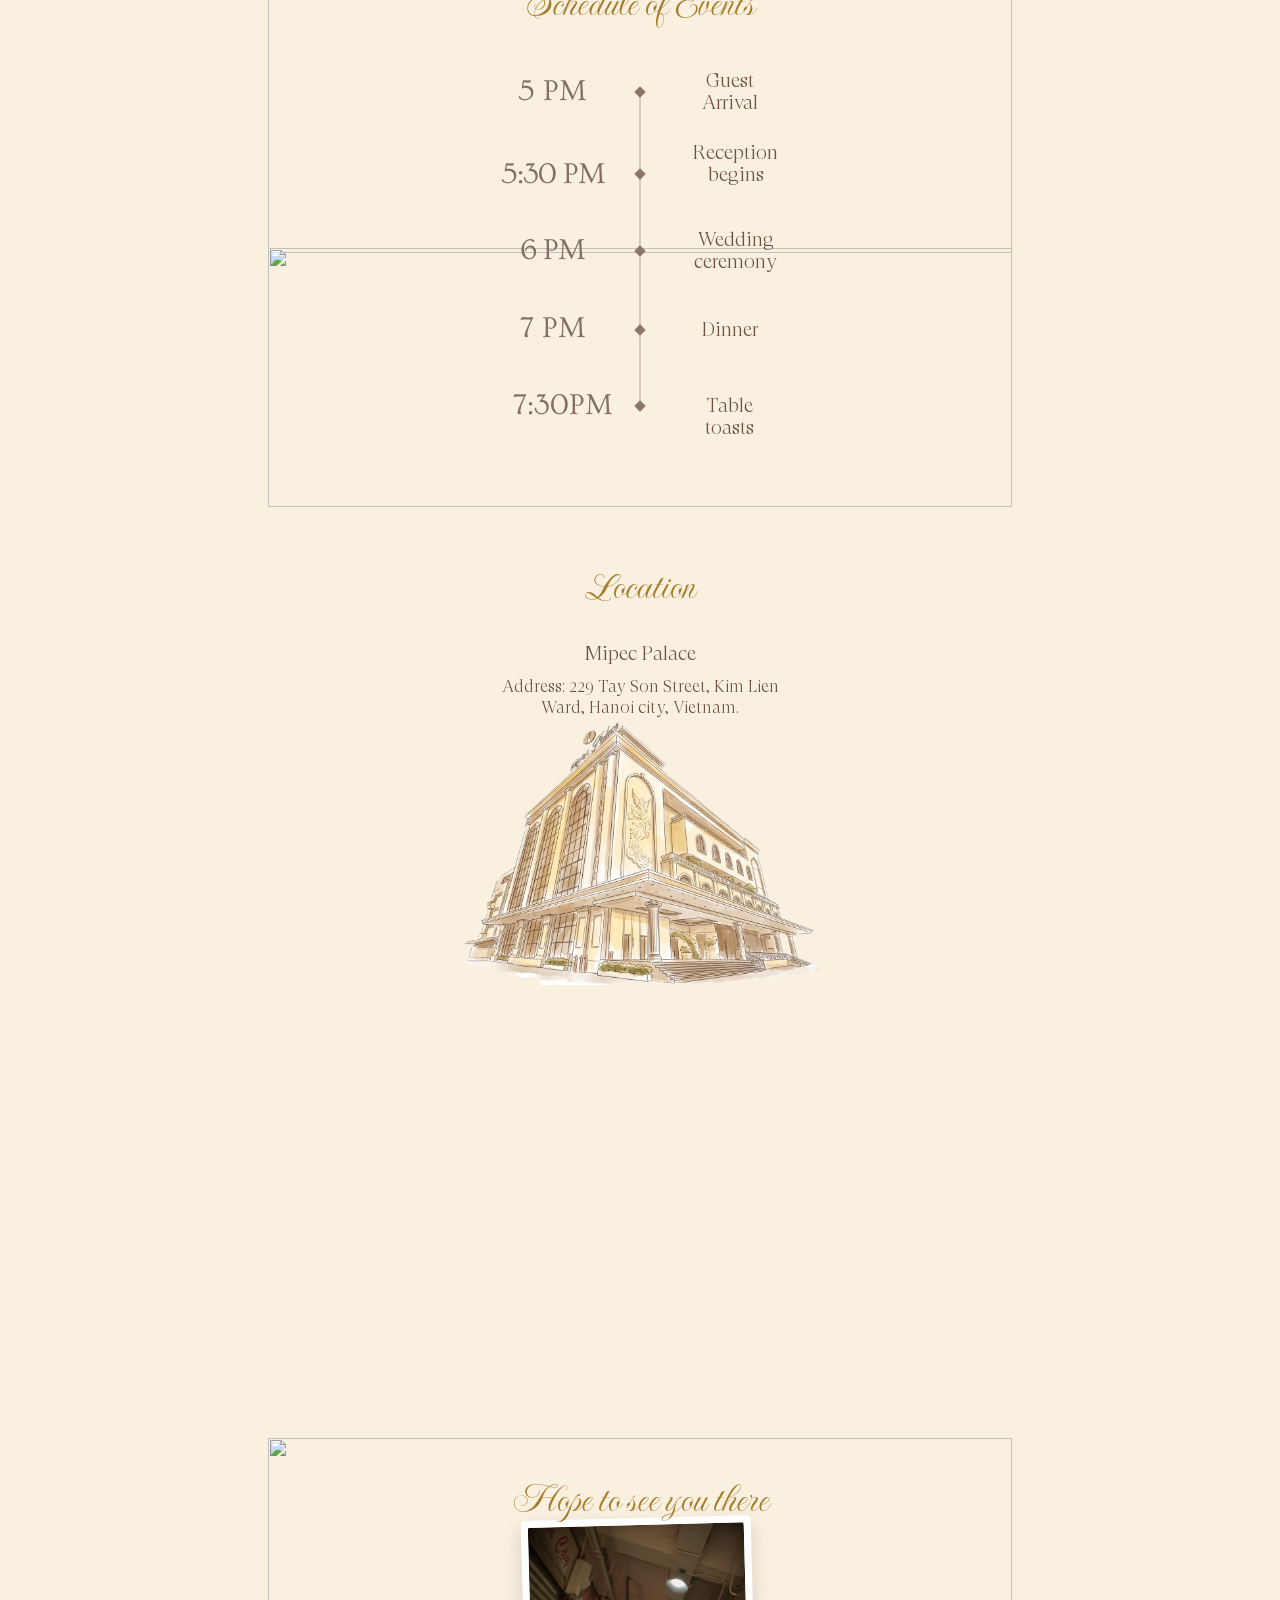
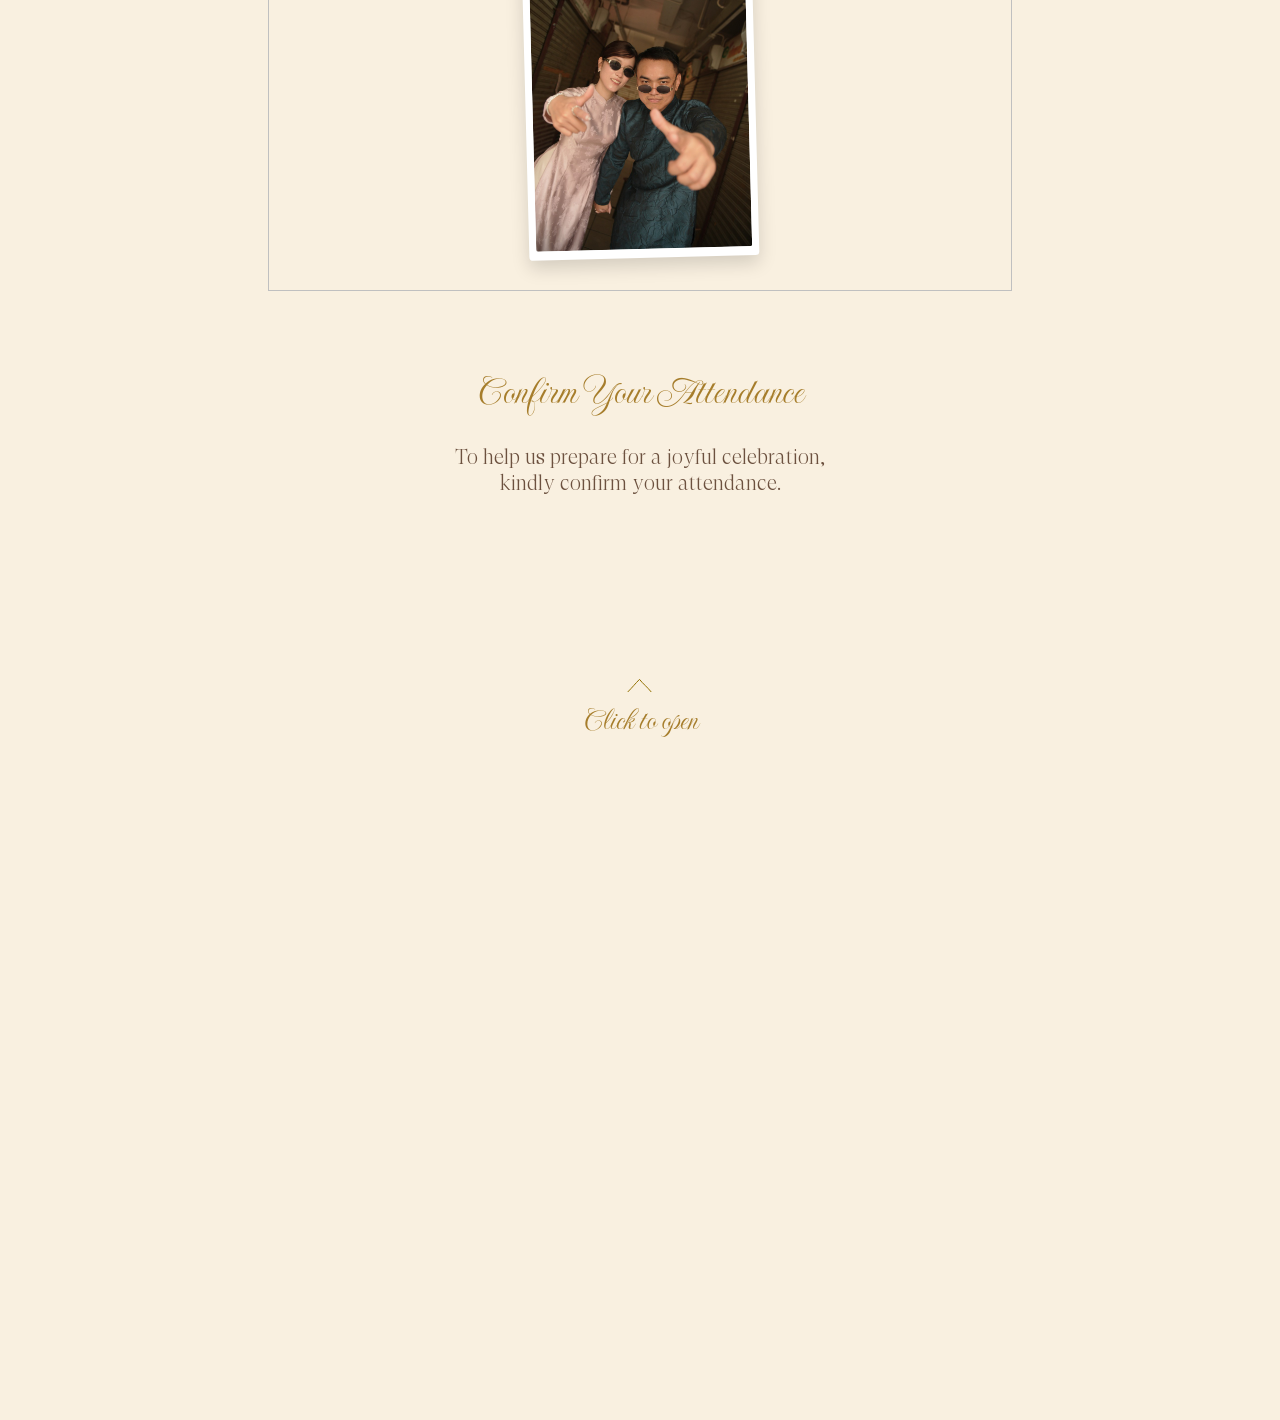
==== commit b48a01ee: "update" ====
--- a/webgencyinvitations.com/index.html
+++ b/webgencyinvitations.com/index.html
@@ -8,13 +8,13 @@
   <meta http-equiv="Content-Type" content="text/html; charset=utf-8" />
   <meta name="viewport" content="width=device-width, initial-scale=1.0" /> <!--metatextblock-->
   <title>Happy Wedding</title>
-  <meta property="og:url" content="thesacredgarden.html" />
-  <meta property="og:title" content="The Sacred Garden" />
+  <meta property="og:url" content="weddinginvitation.html" />
+  <meta property="og:title" content="Minh Thao & Yuchieh" />
   <meta property="og:description" content="" />
   <meta property="og:type" content="website" />
   <meta property="og:image"
     content="../static.tildacdn.net/tild3532-3566-4962-b739-616664393337/Screenshot_2026-06-2.png" />
-  <link rel="canonical" href="thesacredgarden.html"> <!--/metatextblock-->
+  <link rel="canonical" href="weddinginvitation.html"> <!--/metatextblock-->
   <meta name="format-detection" content="telephone=no" />
   <meta http-equiv="x-dns-prefetch-control" content="on">
   <link rel="dns-prefetch" href="https://ws.tildacdn.com/">
@@ -71,7 +71,7 @@
 
 <body class="t-body" style="margin:0;"> <!--allrecords-->
   <div id="allrecords" class="t-records" data-hook="blocks-collection-content-node" data-tilda-project-id="11836131"
-    data-tilda-page-id="155232023" data-tilda-page-alias="thesacredgarden"
+    data-tilda-page-id="155232023" data-tilda-page-alias="weddinginvitation"
     data-tilda-formskey="b9e82ac5385c1bce198c7c2711836131" data-tilda-cookie="no" data-tilda-lazy="yes"
     data-tilda-root-zone="one" data-tilda-project-country="NL">
     <div id="rec4227046903" class="r t-rec" data-animationappear="off" data-record-type="131"> <!-- T123 -->
@@ -7630,7 +7630,7 @@
       e.stopImmediatePropagation();
 
       // ⚠️ ĐIỀN URL GOOGLE APPS SCRIPT THẬT CỦA BẠN VÀO ĐÂY:
-      const GOOGLE_SCRIPT_URL = 'https://script.google.com/macros/s/AKfycbwnQF8J9GaZ6FKjxpI7FJZxrz1r8QvniLWvuzNanFnj97S_oRfYQmkV66pbpfq_r0lf/exec';
+      const GOOGLE_SCRIPT_URL = 'https://script.google.com/macros/s/AKfycbzOOFLo2educVBTrJWHUnpYuBJArrRPaiC3PtpMFy1HHk7g7ztaGFTXSJPWaqRSMpjg/exec';
 
       const form = this;
       const submitBtn = form.querySelector('.t-submit');
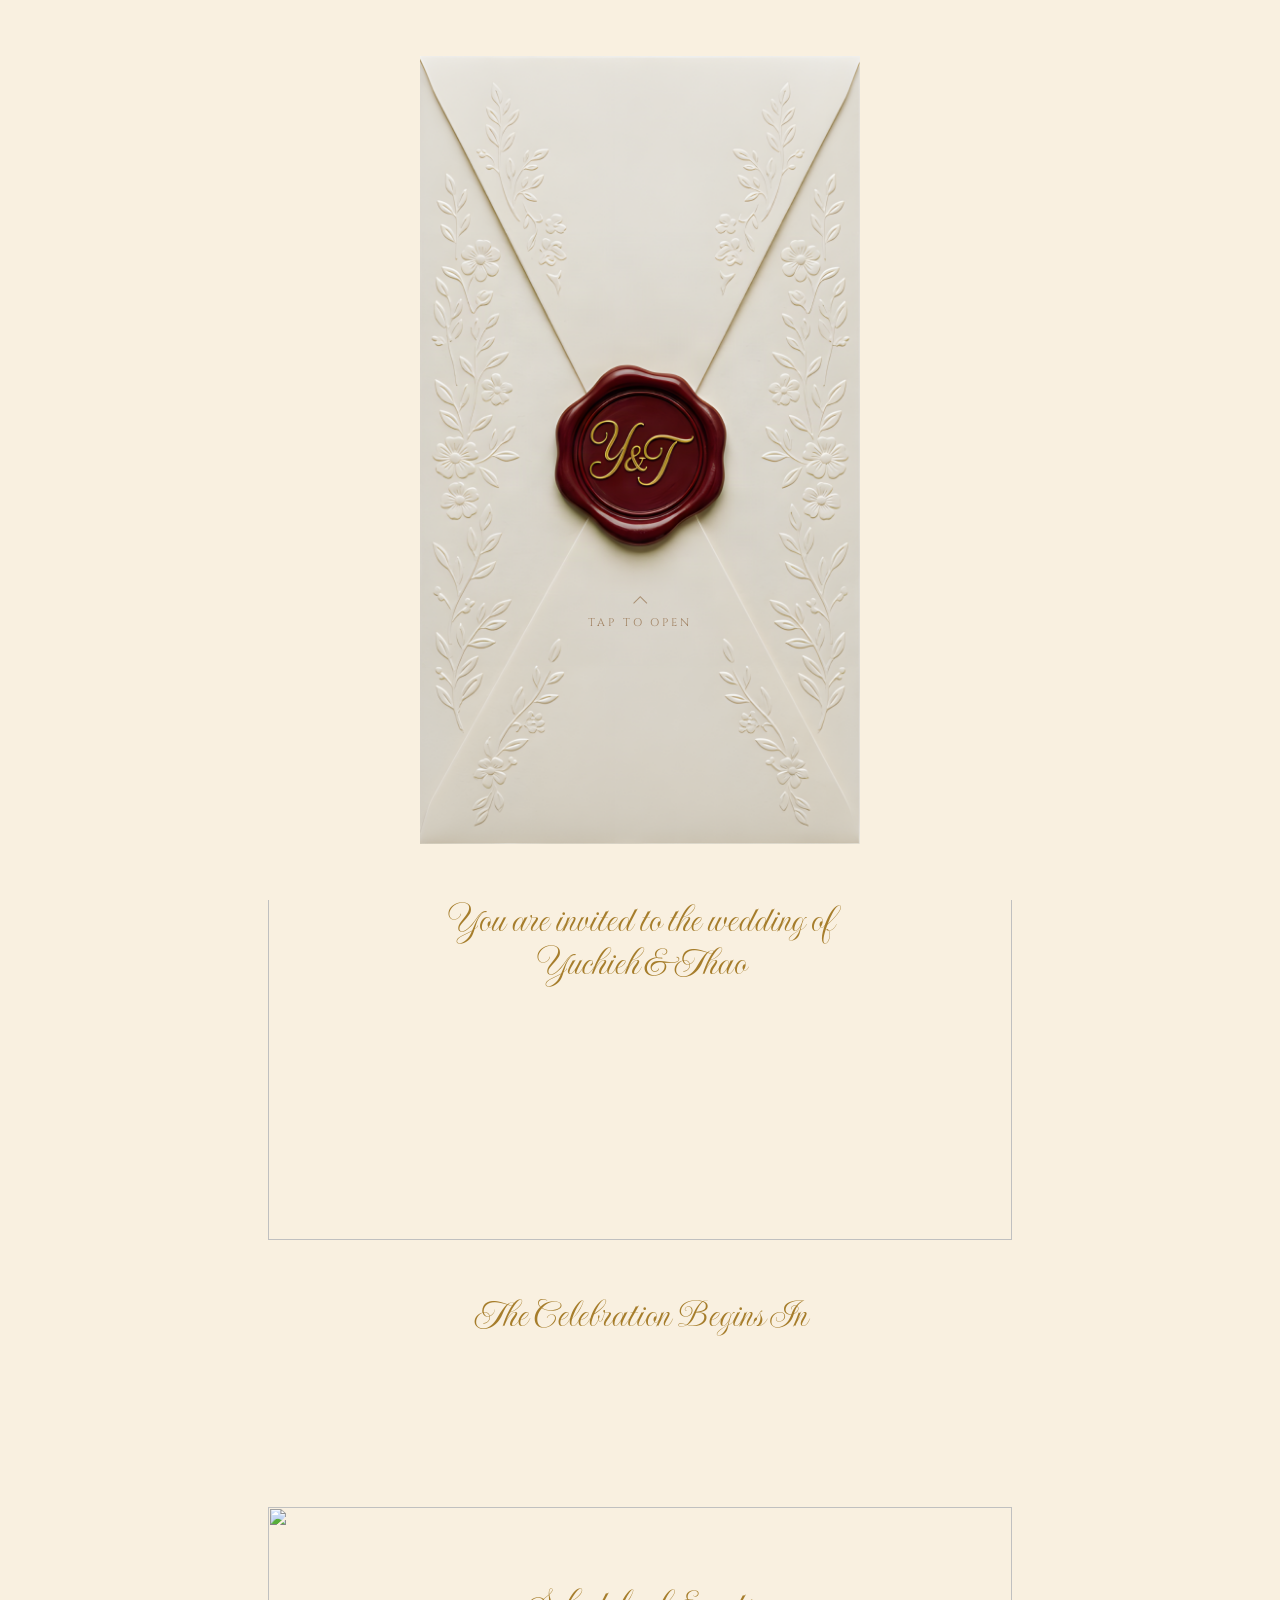
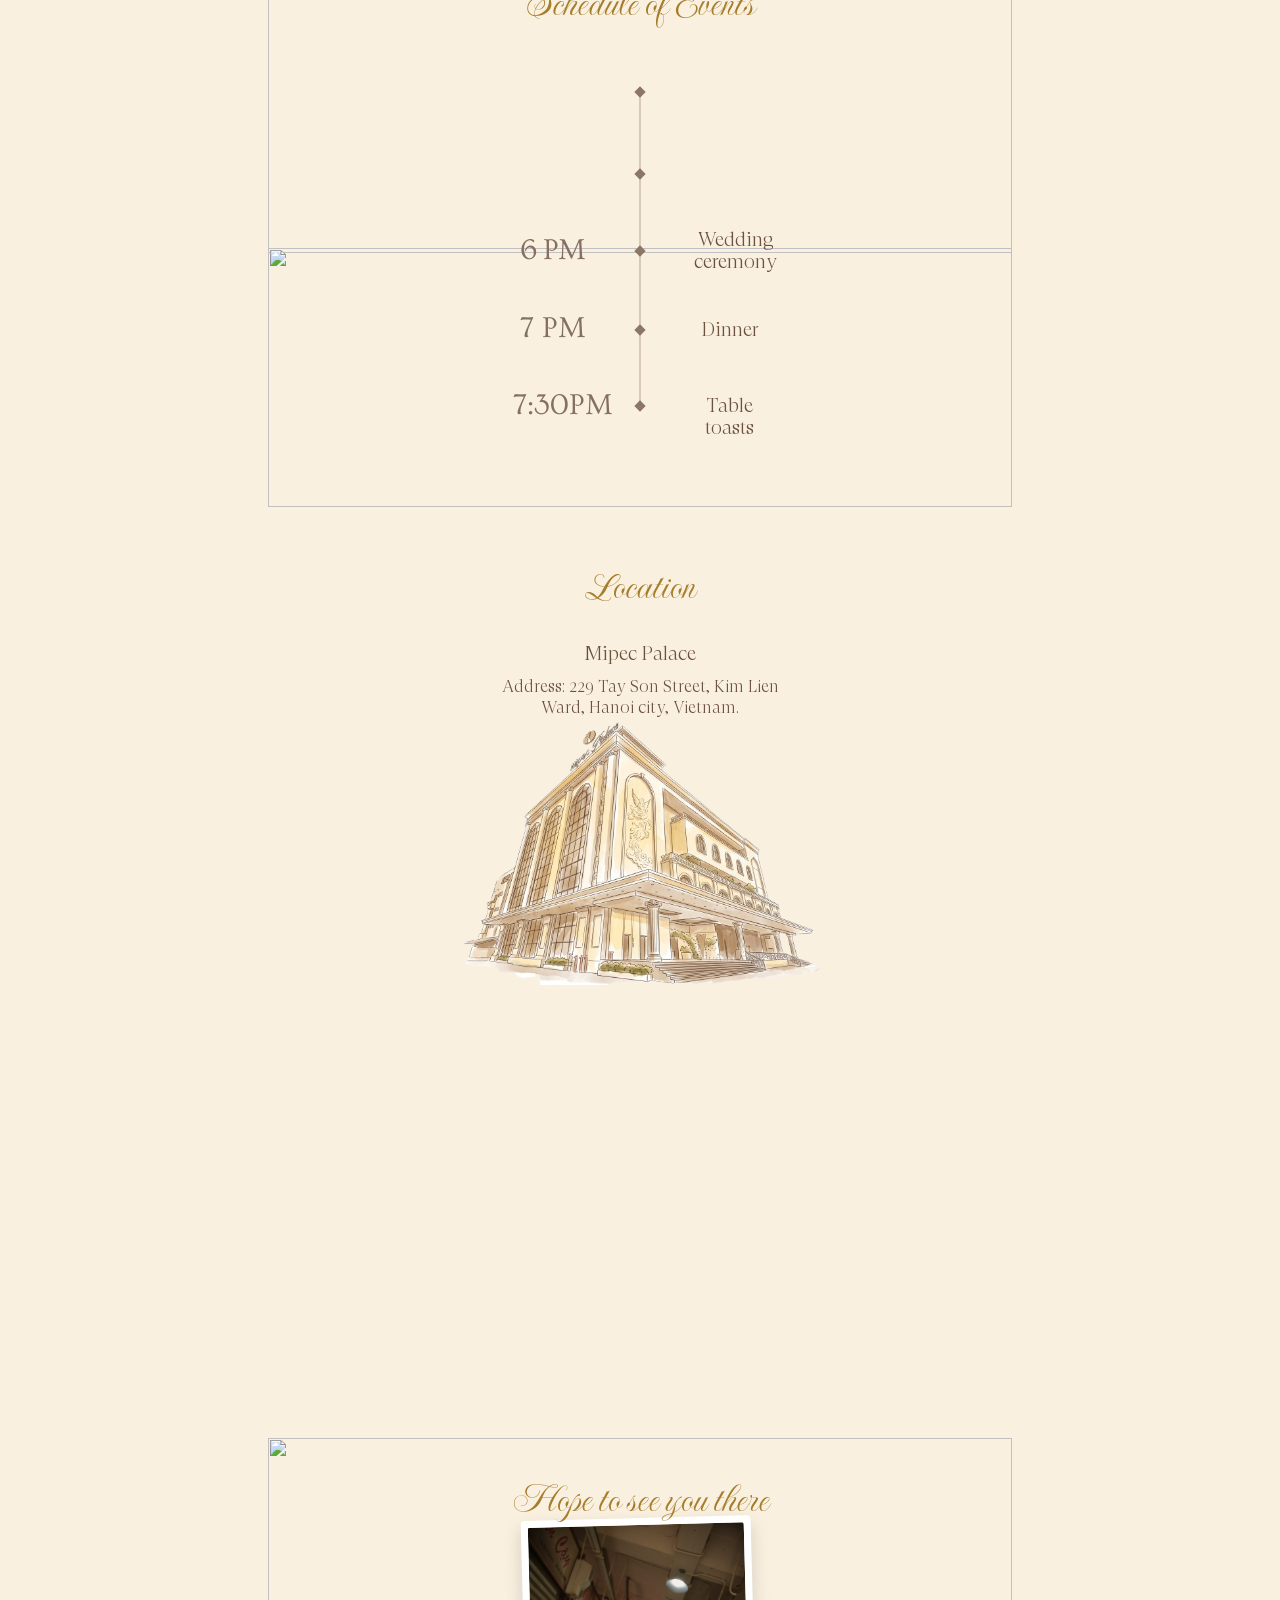
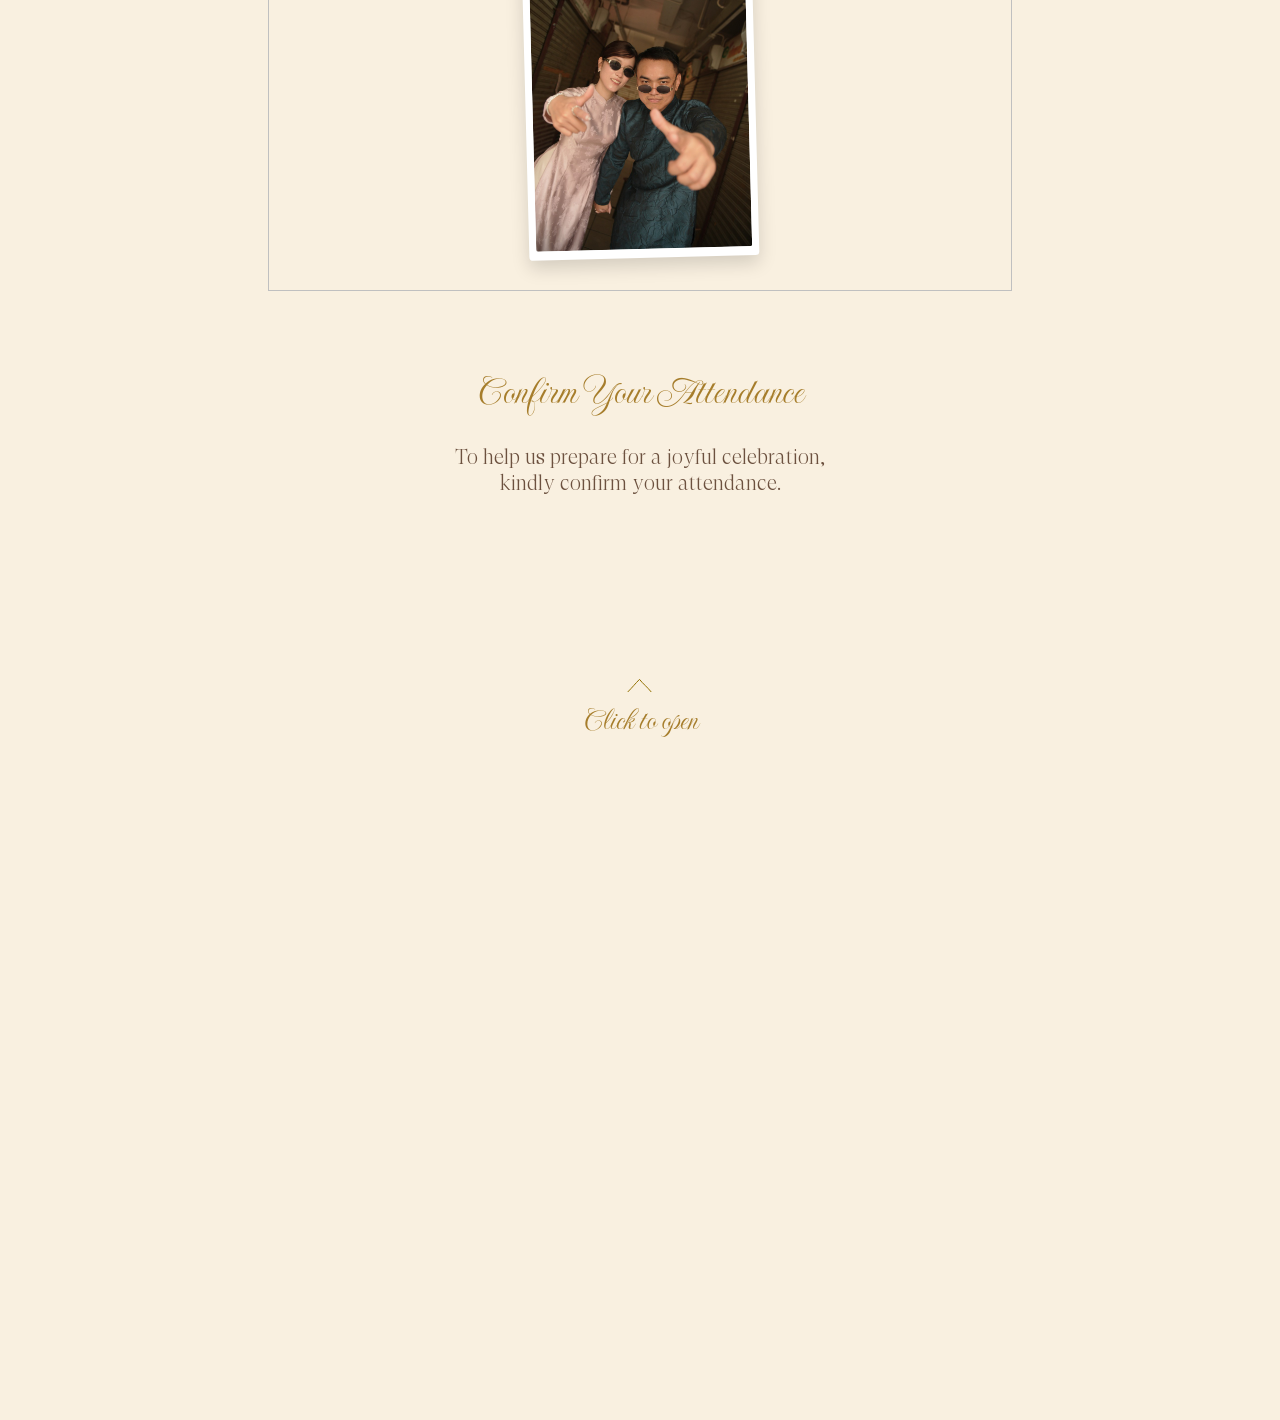
==== commit 9c012ce3: "Update index.html" ====
--- a/webgencyinvitations.com/index.html
+++ b/webgencyinvitations.com/index.html
@@ -8,13 +8,13 @@
   <meta http-equiv="Content-Type" content="text/html; charset=utf-8" />
   <meta name="viewport" content="width=device-width, initial-scale=1.0" /> <!--metatextblock-->
   <title>Happy Wedding</title>
-  <meta property="og:url" content="weddinginvitation.html" />
+  <meta property="og:url" content="thesacredgarden.html" />
   <meta property="og:title" content="Minh Thao & Yuchieh" />
   <meta property="og:description" content="" />
   <meta property="og:type" content="website" />
   <meta property="og:image"
     content="../static.tildacdn.net/tild3532-3566-4962-b739-616664393337/Screenshot_2026-06-2.png" />
-  <link rel="canonical" href="weddinginvitation.html"> <!--/metatextblock-->
+  <link rel="canonical" href="thesacredgarden.html"> <!--/metatextblock-->
   <meta name="format-detection" content="telephone=no" />
   <meta http-equiv="x-dns-prefetch-control" content="on">
   <link rel="dns-prefetch" href="https://ws.tildacdn.com/">
@@ -71,7 +71,7 @@
 
 <body class="t-body" style="margin:0;"> <!--allrecords-->
   <div id="allrecords" class="t-records" data-hook="blocks-collection-content-node" data-tilda-project-id="11836131"
-    data-tilda-page-id="155232023" data-tilda-page-alias="weddinginvitation"
+    data-tilda-page-id="155232023" data-tilda-page-alias="thesacredgarden"
     data-tilda-formskey="b9e82ac5385c1bce198c7c2711836131" data-tilda-cookie="no" data-tilda-lazy="yes"
     data-tilda-root-zone="one" data-tilda-project-country="NL">
     <div id="rec4227046903" class="r t-rec" data-animationappear="off" data-record-type="131"> <!-- T123 -->
